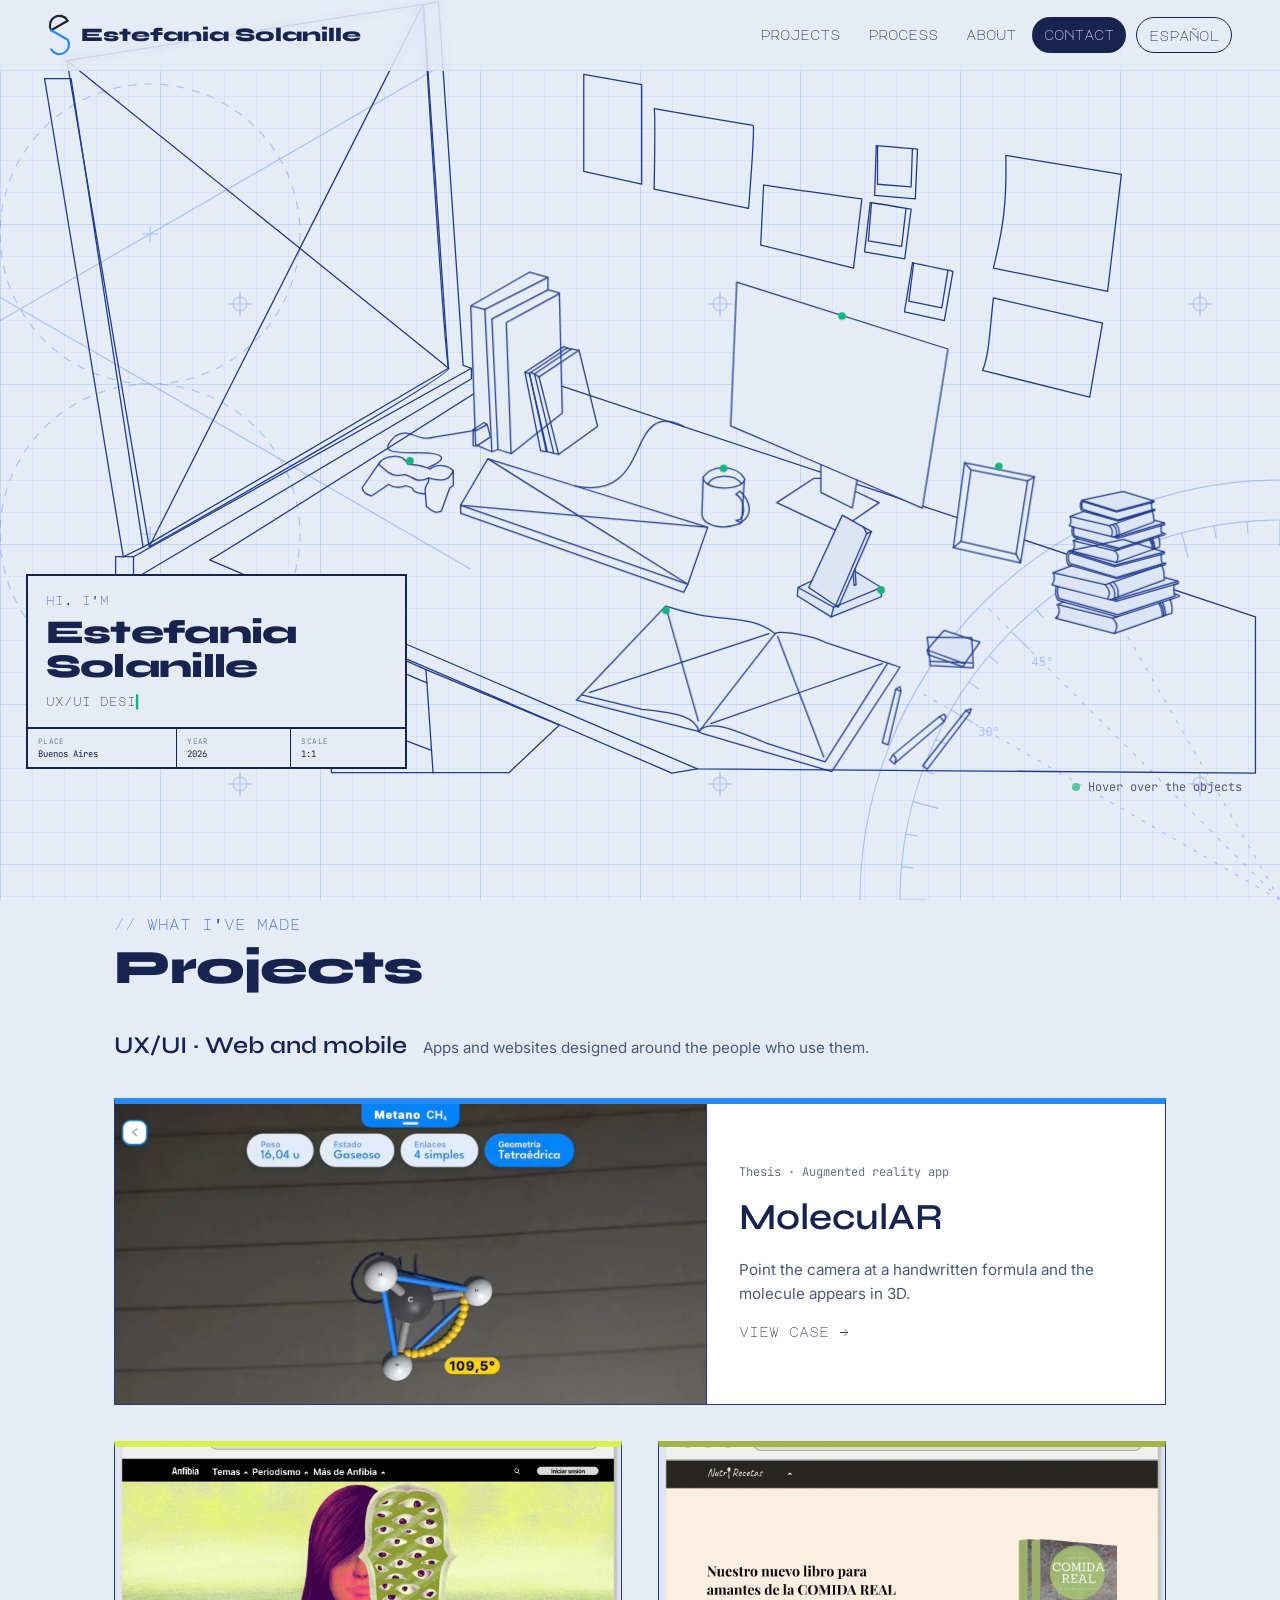
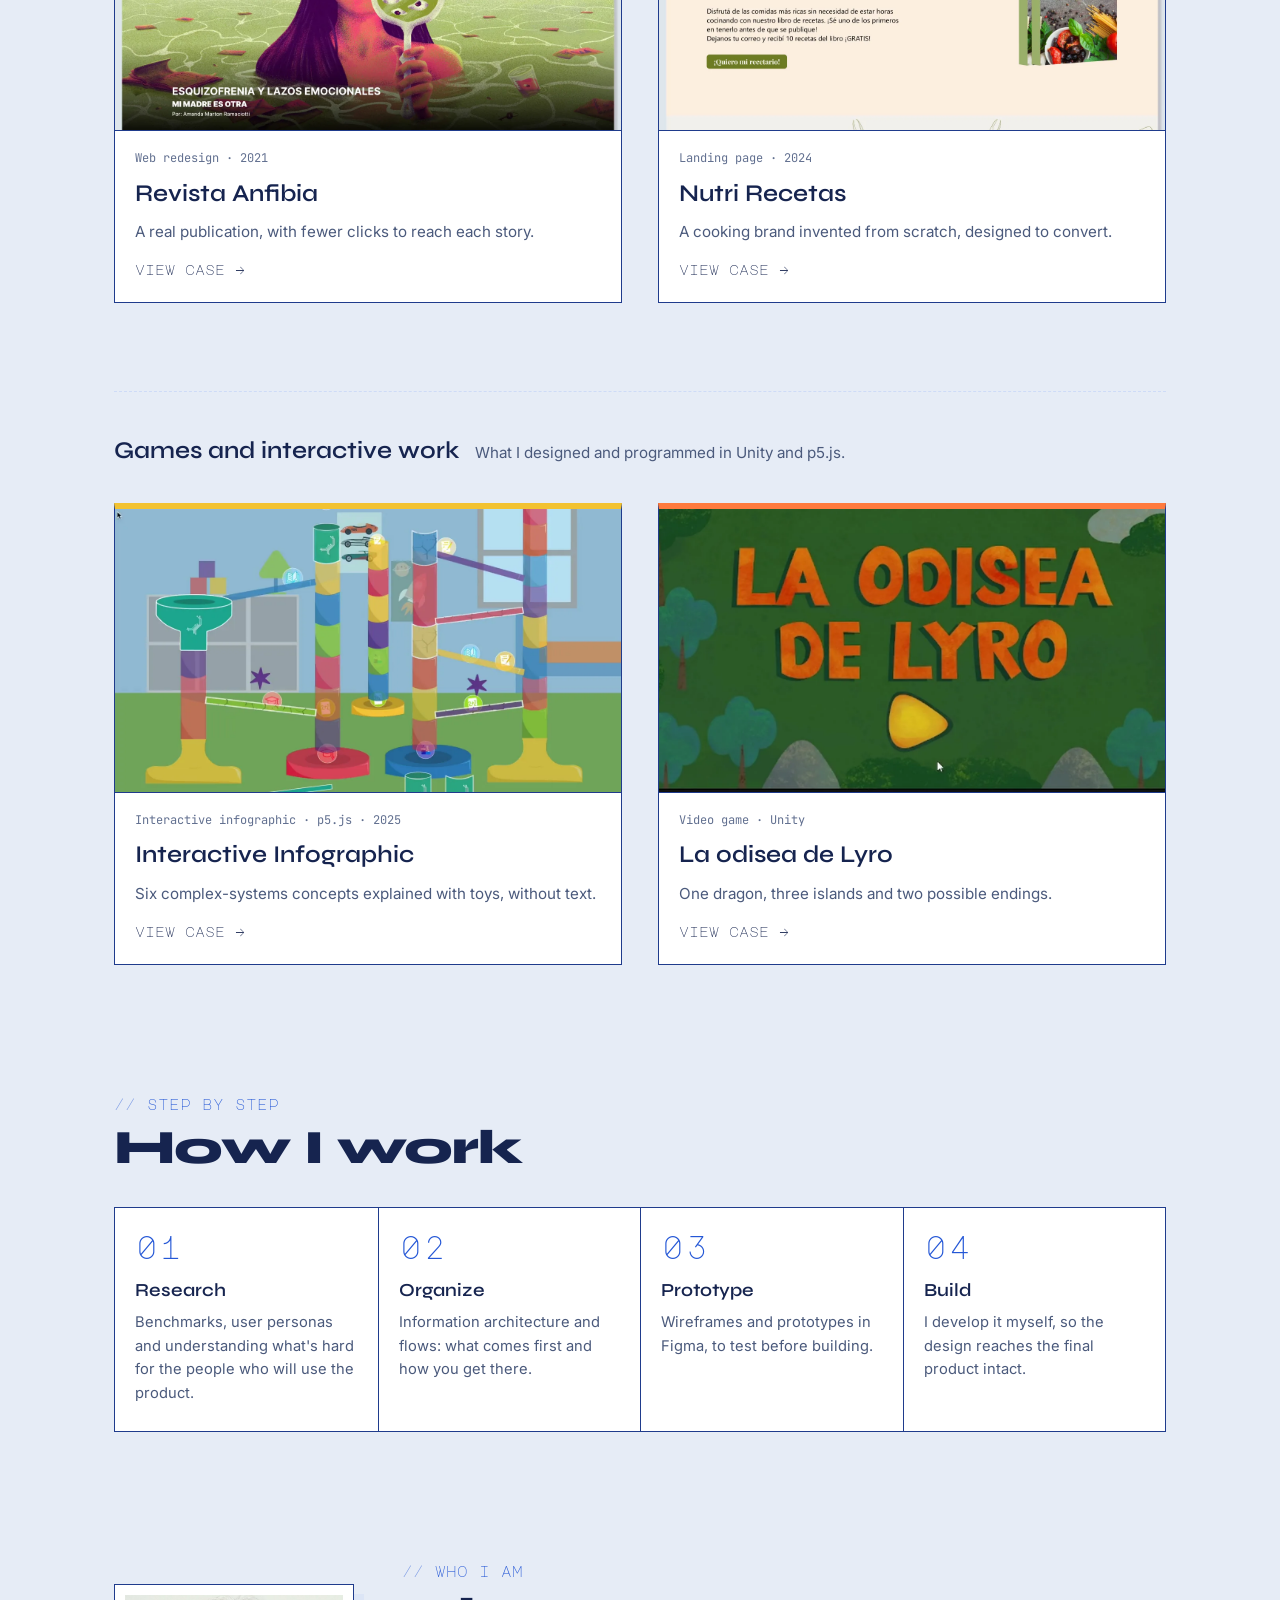
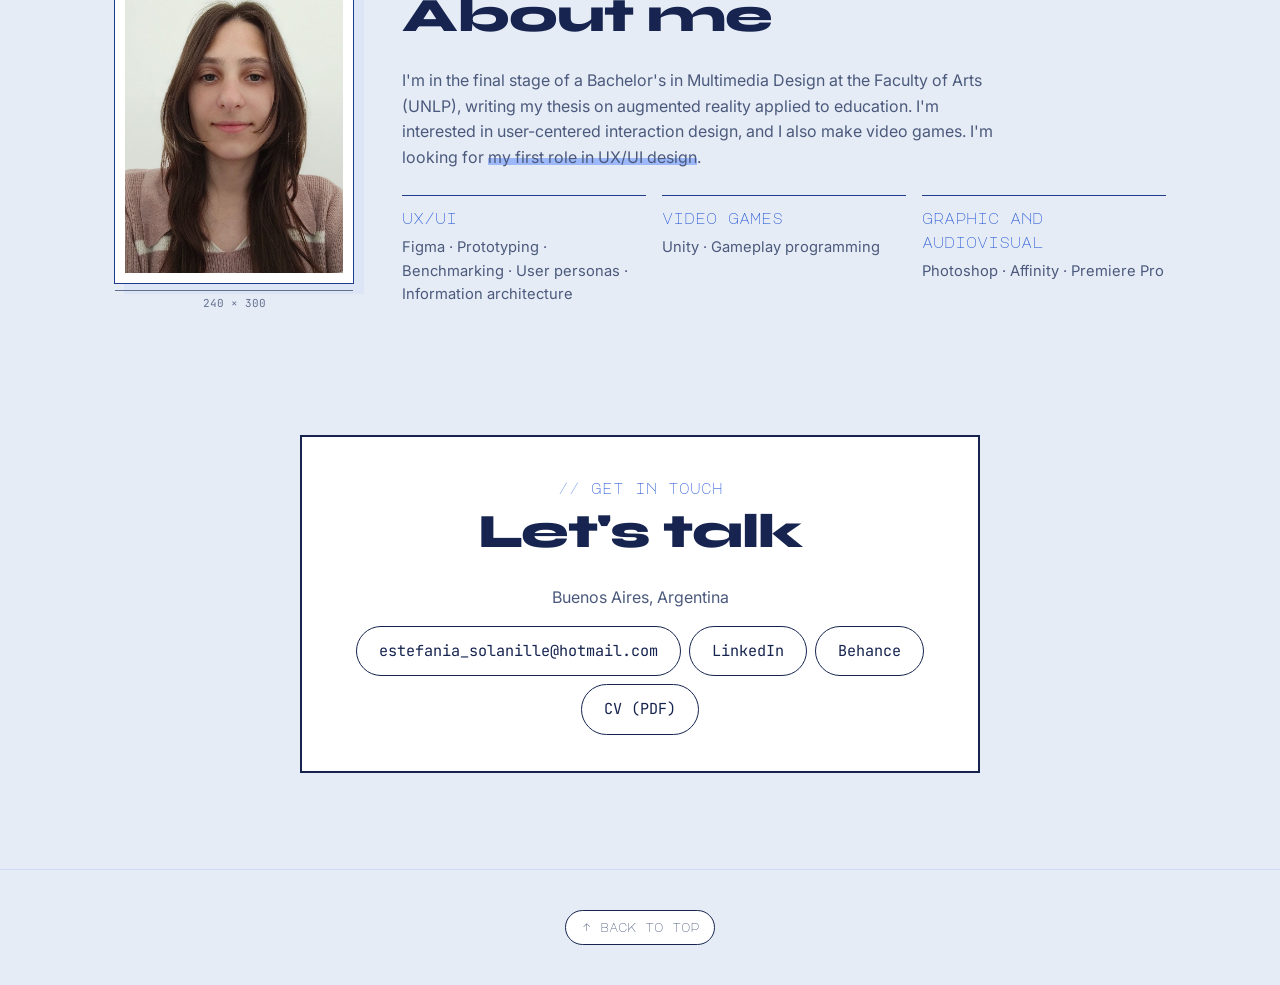
==== en/index.html @ 99b63581 "Rótulo de la portada: año en lugar de número de hoja Co-Authored-By: Claude Opus 5.5 <noreply@anthro" ====
<!doctype html>
<html lang="en">
<head>
  <meta charset="utf-8">
  <meta name="viewport" content="width=device-width, initial-scale=1">
  <title>Estefania Solanille · Portfolio</title>
  <meta name="description" content="Portfolio of Estefania Solanille: UX/UI design for web, mobile and video games. Buenos Aires, Argentina.">
  <link rel="alternate" hreflang="es" href="https://estefaniasolanille.github.io/">
  <link rel="alternate" hreflang="en" href="https://estefaniasolanille.github.io/en/">
  <link rel="icon" type="image/svg+xml" href="../img/favicon.svg">
  <link rel="icon" type="image/png" sizes="32x32" href="../img/favicon-32.png">
  <link rel="apple-touch-icon" href="../img/apple-touch-icon.png">
  <meta property="og:type" content="website">
  <meta property="og:url" content="https://estefaniasolanille.github.io/en/">
  <meta property="og:title" content="Estefania Solanille · Portfolio">
  <meta property="og:description" content="Portfolio of Estefania Solanille: UX/UI design for web, mobile and video games. Buenos Aires, Argentina.">
  <meta property="og:image" content="https://estefaniasolanille.github.io/img/og-portada.jpg">
  <meta property="og:image:width" content="1200">
  <meta property="og:image:height" content="630">
  <meta property="og:locale" content="en_US">
  <meta name="twitter:card" content="summary_large_image">
  <script>document.documentElement.classList.add('js')</script>
  <link rel="preconnect" href="https://fonts.googleapis.com">
  <link rel="preconnect" href="https://fonts.gstatic.com" crossorigin>
  <link href="https://fonts.googleapis.com/css2?family=Inter:wght@400;500;700&family=JetBrains+Mono&family=Major+Mono+Display&family=Syne:wght@600;800&display=swap" rel="stylesheet">
  <link rel="stylesheet" href="../css/styles.css?v=62">
</head>
<body class="page-home">

  <header class="topbar">
    <a href="#inicio" class="logo" aria-label="Estefania Solanille · Home"><svg class="logo-mark" viewBox="14 4 72 132" aria-hidden="true"><path class="guides" d="M20 40a30 30 0 1 0 60 0a30 30 0 1 0 -60 0 M20 100a30 30 0 1 0 60 0a30 30 0 1 0 -60 0 M11.89 62.00L88.11 18.00 M11.89 48.00L88.11 92.00 M6 10H94M6 40H94M6 70H94M6 100H94M6 130H94 M20 0V140M50 0V140M80 0V140"/><path class="lm e" pathLength="1" d="M75.98 25.00A30 30 0 1 0 24.02 55.00L75.98 25.00"/><path class="lm s" pathLength="1" d="M24.02 55.00L75.98 85.00A30 30 0 1 1 24.02 115.00"/></svg><span class="logo-full">Estefania Solanille</span></a>
    <nav aria-label="Sections">
      <a href="#proyectos">Projects</a>
      <a href="#proceso">Process</a>
      <a href="#sobre-mi">About</a>
      <a href="#contacto">Contact</a>
      <a class="lang" href="../index.html" hreflang="es" lang="es">Español</a>
    </nav>
  </header>

  <section id="inicio" class="hero">
    <div class="stage">
      <svg class="desk" viewBox="0 0 1920 1080" style="--done:2643ms" role="group" aria-label="Line drawing of my desk"><defs><clipPath id="clip-monitor-0"><polygon points="1110.5,319 1440.5,423.5 1400.5,672 1298.5,628.2 1242,604 1101,543.5"/></clipPath><clipPath id="clip-telefono-0"><polygon points="1275.5,683 1313.5,712 1265,824.3 1227.88,785.5"/></clipPath><clipPath id="clip-marco-0"><polygon points="1476.5,612.5 1565,629.5 1547,744 1461,724"/></clipPath><clipPath id="clip-cuaderno-0"><polygon points="999.5,825 1170.5,868 1051.5,1021 868,963.57"/></clipPath><clipPath id="clip-cuaderno-1"><polygon points="1170.5,868 1346.5,914.2 1248.5,1068.5 1051.5,1021"/></clipPath></defs><g class="part"><path class="ln" style="--n:0" pathLength="1" d="M625 924.5L454.262 848.5V872L465.652 982L477.5 1085.5H636"/><path class="ln" style="--n:1" pathLength="1" d="M636 1085.5H754.5L833.5 1011L625 924.5"/><path class="ln" style="--n:2" pathLength="1" d="M625 924.5L626.401 945L633.609 1050.5L636 1085.5"/><path class="ln" style="--n:3" pathLength="1" d="M593.5 1035.5L520.5 1002.5L465.652 982"/><path class="ln" style="--n:4" pathLength="1" d="M520.5 1002.5C512.684 1009.29 517.35 1014.24 533 1024L588 1047L593.5 1035.5"/><path class="ln" style="--n:5" pathLength="1" d="M593.5 1035.5L633.609 1050.5"/><path class="ln" style="--n:6" pathLength="1" d="M454.262 872L626.401 945"/><path class="ln" style="--n:7" pathLength="1" d="M183 733L70.5 1H29L152 748"/><path class="ln" style="--n:8" pathLength="1" d="M152 748L183 733L660 453.5L621 -114.5L644.5 -119.5L683 449L696 453.5V470L168 783.5L140 776V748H152Z"/><path class="ln" style="--n:9" pathLength="1" d="M152 748H168"/><path class="ln" style="--n:10" pathLength="1" d="M168 748V783.5"/><path class="ln" style="--n:11" pathLength="1" d="M168 748L696 453.5"/><path class="ln" style="--n:12" pathLength="1" d="M1049 1079.5L1921 1086V842L759.5 455.5C606 553 296.6 749 287 753L1049 1079.5Z"/><path class="ln" style="--n:13" pathLength="1" d="M1049 1079.5L1009 1086L287 775.5"/><path class="ln" style="--n:14" pathLength="1" d="M660.5 453.5C655.7 443.5 631.833 70.3333 620.5 -115L64 -27C68.8 8.6 151.667 494.167 192.5 732.5C350.5 643.667 665.3 463.5 660.5 453.5Z"/><path class="ln" style="--n:15" pathLength="1" d="M64 -27L427.987 266.203"/><path class="ln" style="--n:16" pathLength="1" d="M192.5 732.5L427.987 266.203"/><path class="ln" style="--n:17" pathLength="1" d="M660.5 453.5L427.987 266.203"/><path class="ln" style="--n:18" pathLength="1" d="M620.5 -115L427.987 266.203"/></g><g class="part"><path class="ln" style="--n:19" pathLength="1" d="M1385 110.31C1366.37 108.718 1339.05 106.465 1330.5 106.063C1329.63 106.022 1328.95 106 1328.5 106L1326 183.5L1389.5 189L1393 111C1390.62 110.793 1387.91 110.56 1385 110.31Z"/><path class="ln" style="--n:20" pathLength="1" d="M1328.5 106L1330.5 106.063"/><path class="ln" style="--n:21" pathLength="1" d="M1330.5 106.063V166L1383 170L1385 110.31"/><path class="ln" style="--n:22" pathLength="1" d="M1375.08 203.652C1356.65 200.526 1329.61 196.023 1321.12 194.915C1320.26 194.803 1319.59 194.725 1319.13 194.688L1310.24 271.716L1373.07 282.444L1383 205C1380.64 204.596 1377.97 204.141 1375.08 203.652Z"/><path class="ln" style="--n:23" pathLength="1" d="M1319.13 194.688L1321.12 194.915"/><path class="ln" style="--n:24" pathLength="1" d="M1321.12 194.915L1316.17 254.648L1368.16 262.972L1375.08 203.652"/><path class="ln" style="--n:25" pathLength="1" d="M1440.54 300.326C1422.28 296.347 1395.48 290.592 1387.05 289.091C1386.19 288.938 1385.52 288.829 1385.07 288.771L1372.6 365.302L1434.87 378.94L1448.39 302.041C1446.05 301.528 1443.4 300.949 1440.54 300.326Z"/><path class="ln" style="--n:26" pathLength="1" d="M1385.07 288.771L1387.05 289.091"/><path class="ln" style="--n:27" pathLength="1" d="M1387.05 289.091L1379.32 348.528L1430.87 359.26L1440.54 300.326"/><path class="ln" style="--n:28" pathLength="1" d="M1531 121C1532.39 192.084 1527.92 230.567 1511.5 297L1690 333.5L1711.5 150.5L1531 121Z"/><path class="ln" style="--n:29" pathLength="1" d="M1511.5 343.5L1682 383L1662 498.5L1494.5 457C1504.74 433.821 1505.97 394.323 1511.5 343.5Z"/><path class="ln" style="--n:30" pathLength="1" d="M1152.5 167C1157.3 168.2 1256.83 182.167 1306 189L1293 297L1148 261L1152.5 167Z"/><path class="ln" style="--n:31" pathLength="1" d="M981.5 48C983.1 51.6 982.167 133.167 981.5 173.5L1129 203.652C1132.5 160.435 1138.8 74 1136 74C1133.2 74 1031.83 56.6667 981.5 48Z"/><path class="ln" style="--n:32" pathLength="1" d="M871.5 146L962 166V10.5L871.5 -5.5V146Z"/></g><g class="part"><path class="paper" d="M786.5 303.5L815.5 311.5V331C822.333 332.5 835.5 335.8 833.5 337L838 523.5L758 587L737.5 580.5L728 584L702.5 573L695 356L786.5 303.5Z"/><path class="ln" style="--n:33" pathLength="1" d="M695 356L717 361.5"/><path class="ln" style="--n:34" pathLength="1" d="M737.5 580.5L728 584L702.5 573L695 356L786.5 303.5L815.5 311.5V331"/><path class="ln" style="--n:35" pathLength="1" d="M717 361.5L815.5 311.5"/><path class="ln" style="--n:36" pathLength="1" d="M717 361.5L728 584"/><path class="ln" style="--n:37" pathLength="1" d="M737.5 580.5L728 376.5L815.5 331"/><path class="ln" style="--n:38" pathLength="1" d="M833.5 337L838 523.5L758 587L737.5 580.5"/><path class="ln" style="--n:39" pathLength="1" d="M815.5 331C822.333 332.5 835.5 335.8 833.5 337"/><path class="ln" style="--n:40" pathLength="1" d="M833.5 337C831.5 338.2 777.333 367.5 750.5 382L758 587"/><path class="ln" style="--n:41" pathLength="1" d="M779.5 460L786.5 461.5"/><path class="ln" style="--n:42" pathLength="1" d="M845.5 422L788 460.496"/><path class="ln" style="--n:43" pathLength="1" d="M845.5 422L852 423.5"/><path class="ln" style="--n:44" pathLength="1" d="M786.5 461.5L788 460.496"/><path class="ln" style="--n:45" pathLength="1" d="M788 460.496L794.5 462.5"/><path class="ln" style="--n:46" pathLength="1" d="M794.5 462.5L852 423.5"/><path class="ln" style="--n:47" pathLength="1" d="M794.5 462.5L801.5 467"/><path class="ln" style="--n:48" pathLength="1" d="M864 425.5L801.5 467"/></g><a class="obj" href="index.html#proyectos" aria-label="Web projects"><path class="paper" d="M1101 543.5L1110.5 319L1440.5 423.5L1400.5 672L1298.5 628.237L1295.5 645.75L1333 663.5L1268.5 708L1173 663.5L1230.5 625.75H1242.01V604L1101 543.5Z"/><g class="sk" clip-path="url(#clip-monitor-0)"><g transform="matrix(0.95376 0.30202 -0.04222 0.99778 1110.5 319)"><path style="--k:0" pathLength="1" d="M10 10H336V30H10Z"/><path style="--k:1" pathLength="1" d="M17 20a3 3 0 1 0 6 0a3 3 0 1 0 -6 0M27 20a3 3 0 1 0 6 0a3 3 0 1 0 -6 0M37 20a3 3 0 1 0 6 0a3 3 0 1 0 -6 0"/><path style="--k:2" pathLength="1" d="M20 44H66"/><path style="--k:3" pathLength="1" d="M236 44H262M272 44H298M308 44H326"/><path style="--k:4" pathLength="1" d="M20 56H326V136H20Z"/><path style="--k:5" pathLength="1" d="M172 88a14 14 0 1 0 28 0a14 14 0 1 0 -28 0"/><path style="--k:6" pathLength="1" d="M164 136C166 112 206 112 208 136"/><path style="--k:7" pathLength="1" d="M32 104H112M32 114H96M32 124H80"/><path style="--k:8" pathLength="1" d="M20 148H118V210H20Z"/><path style="--k:9" pathLength="1" d="M124 148H222V210H124Z"/><path style="--k:10" pathLength="1" d="M228 148H326V210H228Z"/><path style="--k:11" pathLength="1" d="M28 196H96M132 196H200M236 196H304"/></g></g><path class="ln" style="--n:49" pathLength="1" d="M1298.5 628.237L1242.01 604L1101 543.5L1110.5 319L1440.5 423.5L1400.5 672L1298.5 628.237Z"/><path class="ln" style="--n:50" pathLength="1" d="M1242.01 604V625.75"/><path class="ln" style="--n:51" pathLength="1" d="M1298.5 628.237L1295.5 645.75"/><path class="ln" style="--n:52" pathLength="1" d="M1242.01 625.75V647.5L1291 672L1295.5 645.75"/><path class="ln" style="--n:53" pathLength="1" d="M1242.01 625.75H1230.5L1173 663.5L1268.5 708L1333 663.5L1295.5 645.75"/><rect class="hit" x="1093.0" y="311.0" width="355.5" height="405.0"/><circle class="dot" cx="1275" cy="372" r="6"/><g class="tag"><path class="lead-line" d="M1275 372 L1000 300"/><rect class="tag-bg" x="902" y="281" width="197" height="38" rx="19"/><text x="1000" y="306" text-anchor="middle">Web projects</text></g></a><g class="part"><path class="ln" style="--n:54" pathLength="1" d="M786.5 461.5L813 584L804 582.5L779.5 460L840 420L845.5 422"/><path class="ln" style="--n:55" pathLength="1" d="M852 423.5L864 425.5L893 544.5L832 588L824.5 586.5L814.5 584L786.5 461.5"/><path class="ln" style="--n:56" pathLength="1" d="M794.5 462.5L824.5 586.5"/><path class="ln" style="--n:57" pathLength="1" d="M801.5 467L832 588"/><path class="ln" style="--n:58" pathLength="1" d="M857.5 637.364L721.5 595L679 667.5V680L1027.5 803.5L1034 791L1065 702L857.5 637.364Z"/><path class="ln" style="--n:59" pathLength="1" d="M721.5 595L863.366 683.978"/><path class="ln" style="--n:60" pathLength="1" d="M679 667.5L1034 791"/><path class="ln" style="--n:61" pathLength="1" d="M679 667.5L863.366 683.978"/><path class="ln" style="--n:62" pathLength="1" d="M1034 791L863.366 683.978"/><path class="ln" style="--n:63" pathLength="1" d="M1065 702L863.366 683.978"/><path class="ln" style="--n:64" pathLength="1" d="M857.5 637.364C982.587 663.815 934 498.5 1028 544.5"/></g><a class="obj" href="lyro.html" aria-label="Games"><path class="ln" style="--n:65" pathLength="1" d="M550.5 603.5L525 640.5C527.8 648.562 531.758 650.596 540 653L566.5 635C576.273 640.961 582.271 640.782 593.5 637L603 640.5C605.647 647.086 611.219 648.663 624 650"/><path class="ln" style="--n:66" pathLength="1" d="M550.5 603.5L566.5 616.5C575.579 622.531 581.416 621.802 592 619.5L600.5 623"/><path class="ln" style="--n:67" pathLength="1" d="M629 625V630.5C624.358 637.442 622.247 641.456 624 650L625.5 669.5C638.835 681.195 642.463 679.519 648.847 676.571L649 676.5L662 640.5L667.5 637V613.5C660 605.5 643 602 631.5 611C629.927 610.358 628.433 609.761 627 609.206C616.17 605.017 608.79 603.292 596.5 603.5C588.5 584.5 558 590 550.5 603.5"/><path class="ln" style="--n:68" pathLength="1" d="M601.5 623.5C612.735 630.607 618.665 629.689 629 625C653.666 631.581 661.169 627.994 667.5 613.5"/><path class="ln" style="--n:69" pathLength="1" d="M627 609.206C659.638 596.154 657 585.5 613.5 585.5C568.282 586.315 551.322 583.765 577.5 559C600.5 545.5 609.906 569.404 638.5 561L698.5 551.233"/><path class="ln" style="--n:70" pathLength="1" d="M698.5 549.5L704 550.5L720.5 541.5"/><path class="ln" style="--n:71" pathLength="1" d="M698.5 551.233V549.5L715.5 538.5L720.5 541.5L725.5 561L704 575L698.5 574.5V551.233Z"/><path class="ln" style="--n:72" pathLength="1" d="M698.5 551.233L703 550.5"/><rect class="hit" x="517.0" y="530.5" width="216.5" height="158.69500000000005"/><circle class="dot" cx="600" cy="598" r="6"/><g class="tag"><path class="lead-line" d="M600 598 L560 505"/><rect class="tag-bg" x="507" y="486" width="106" height="38" rx="19"/><text x="560" y="511" text-anchor="middle">Games</text></g></a><a class="obj" href="index.html#contacto" aria-label="Contact"><path class="ln" style="--n:73" pathLength="1" d="M1118.06 693.63L1118 694.556C1117.33 695.389 1115.5 697.056 1113.5 697.056C1086 707.056 1058 699.056 1056 682.556L1058 623.556C1072.5 602.556 1112 605.056 1122.5 626.056C1122.56 626.82 1122.51 627.556 1122.35 628.265"/><path class="ln" style="--n:74" pathLength="1" d="M1122.35 628.265C1121.86 630.52 1120.31 632.491 1118 634.157C1107.05 642.057 1079.02 643.071 1065.5 634.78C1061.07 632.065 1058.2 628.352 1058 623.556"/><path class="ln" style="--n:75" pathLength="1" d="M1122.5 626.056L1122.35 628.265"/><path class="ln" style="--n:76" pathLength="1" d="M1118.06 693.63L1118.57 685.828"/><path class="ln" style="--n:77" pathLength="1" d="M1118.06 693.63C1117.56 693.946 1117.04 694.254 1116.5 694.556L1109 691.056C1113.36 691.9 1116.57 689.656 1118.57 685.828"/><path class="ln" style="--n:78" pathLength="1" d="M1118.06 693.63C1134.47 683.348 1132.47 666.039 1120.83 651.419"/><path class="ln" style="--n:79" pathLength="1" d="M1118.57 685.828L1119.91 665.542"/><path class="ln" style="--n:80" pathLength="1" d="M1118.57 685.828C1121.25 680.703 1121.75 672.737 1119.91 665.542"/><path class="ln" style="--n:81" pathLength="1" d="M1119.91 665.542L1120.83 651.419"/><path class="ln" style="--n:82" pathLength="1" d="M1119.91 665.542C1118.24 659.014 1114.64 653.119 1109 650.556L1115.5 645.556C1117.45 647.442 1119.23 649.405 1120.83 651.419"/><path class="ln" style="--n:83" pathLength="1" d="M1120.83 651.419L1122.35 628.265"/><path class="ln" style="--n:84" pathLength="1" d="M1065.5 634.78C1070 620.056 1106.5 616.556 1118 634.157"/><rect class="hit" x="1048.0" y="594.556" width="94.47000000000003" height="120.5"/><circle class="dot" cx="1090" cy="610" r="6"/><g class="tag"><path class="lead-line" d="M1090 610 L1090 555"/><rect class="tag-bg" x="1024" y="536" width="132" height="38" rx="19"/><text x="1090" y="561" text-anchor="middle">Contact</text></g></a><a class="obj" href="molecular.html" aria-label="Mobile work"><path class="tint" d="M1275.5 683L1307.5 700.934L1321 708.5L1295.33 767L1295.6 770.971L1336.5 796V810.5L1258 842L1205 809L1206.5 796L1227.88 785.5L1275.5 683Z"/><g class="sk" clip-path="url(#clip-telefono-0)"><g transform="matrix(0.42142 -0.90708 0.68741 0.71852 1227.88 785.5)"><g transform="matrix(0.1091 0.2386 -0.2386 0.1091 84.07 -23.33)"><path style="--k:0;stroke-width:9" pathLength="1" d="M154.813 168.779C151.637 176.715 150.368 183.679 150.358 193.699C150.353 199.326 152.896 204.683 155.114 209.286C157.126 213.462 161.471 215.825 165.12 218.047C168.275 219.97 171.649 220.289 175.765 219.187C191.625 214.942 198.978 194.591 202.341 185.186C203.703 181.375 203.462 177.068 202.99 172.785C202.014 163.94 196.5 151.299 175.513 151.299L175.384 151.299C172.031 151.298 169.581 151.298 167.817 152.391C164.862 155.386 162.492 158.276 159.847 161.281C158.369 163.342 156.618 166.489 154.813 172.594"/><path style="--k:1;stroke-width:9" pathLength="1" d="M201.5 133.781C202.759 128.726 205.945 119.816 220.516 93.0359C224.06 86.4397 225.634 82.9771 226.602 80.7211C227.57 78.4651 227.885 77.5208 228.209 77.5017"/><path style="--k:2;stroke-width:9" pathLength="1" d="M150.703 242.236C147.971 246.085 143.557 254.873 139.262 272.529C137.986 277.158 136.657 280.484 135.193 283.637C133.729 286.79 132.171 289.669 131.5 292.828"/><path style="--k:3;stroke-width:15" pathLength="1" d="M7.5 289.502C7.5 289.097 7.5 288.692 13.0157 276.536C18.5314 264.379 29.5629 240.484 35.4579 227.365C41.3529 214.245 41.7771 212.625 43.5 208.502"/><path style="--k:4;stroke-width:15" pathLength="1" d="M58.5 174.872C59.0203 170.679 61.1172 165.444 64.5305 157.561C66.2771 153.528 67.9439 147.321 70.5689 140.368C74.7706 127.629 80.5567 113.937 82.7994 108.805C83.1975 107.614 83.4577 106.574 83.7257 105.502"/><path style="--k:5;stroke-width:15" pathLength="1" d="M99.7413 76.8624C102.179 72.1853 106.281 64.2364 111.786 54.5934C116.502 46.0006 125.121 29.8969 129.84 20.8546C134.56 11.8123 135.119 10.3193 136.5 7.50175"/></g></g></g><path class="ln" style="--n:85" pathLength="1" d="M1313.5 712C1312.33 708.778 1309.5 702.055 1307.5 700.934L1275.5 683L1227.88 785.5"/><path class="ln" style="--n:86" pathLength="1" d="M1294.01 770L1295.33 767L1321 708.5L1307.5 700.934"/><path class="ln" style="--n:87" pathLength="1" d="M1321 708.5L1313.5 712"/><path class="ln" style="--n:88" pathLength="1" d="M1313.5 712L1265 824.304"/><path class="ln" style="--n:89" pathLength="1" d="M1265 824.304L1223 796L1227.88 785.5"/><path class="ln" style="--n:90" pathLength="1" d="M1265 824.304L1266.33 825.199"/><path class="ln" style="--n:91" pathLength="1" d="M1295.6 770.971L1336.5 796V810.5L1258 842L1205 809L1206.5 796L1227.88 785.5"/><path class="ln" style="--n:92" pathLength="1" d="M1336.5 796L1270.56 823.437"/><path class="ln" style="--n:93" pathLength="1" d="M1258 842L1262 827"/><path class="ln" style="--n:94" pathLength="1" d="M1262 827L1206.5 796"/><path class="ln" style="--n:95" pathLength="1" d="M1262 827L1266.33 825.199"/><path class="ln" style="--n:96" pathLength="1" d="M1295.6 770.971L1294.01 770"/><path class="ln" style="--n:97" pathLength="1" d="M1295.6 770.971L1297 791.5L1294.01 793L1292.26 774"/><path class="ln" style="--n:98" pathLength="1" d="M1295.6 770.971L1295.33 767"/><path class="ln" style="--n:99" pathLength="1" d="M1270.56 823.437L1292.26 774L1294.01 770"/><path class="ln" style="--n:100" pathLength="1" d="M1270.56 823.437L1269 827L1266.33 825.199"/><path class="ln" style="--n:101" pathLength="1" d="M1270.56 823.437L1266.33 825.199"/><rect class="hit" x="1197.0" y="675.0" width="147.5" height="175.0"/><circle class="dot" cx="1336" cy="800" r="6"/><g class="tag"><path class="lead-line" d="M1336 800 L1455 818"/><rect class="tag-bg" x="1344" y="799" width="223" height="38" rx="19"/><text x="1455" y="824" text-anchor="middle">Mobile work</text></g></a><a class="obj" href="index.html#sobre-mi" aria-label="About me"><path class="paper" d="M1466.5 601L1575.5 623L1554 757.5L1449 734L1466.5 601Z"/><g class="sk" clip-path="url(#clip-marco-0)"><g transform="matrix(0.98333 0.18889 -0.13839 0.99554 1476.5 612.5)"><g transform="matrix(0.2535 0 0 0.2535 26.75 7.84)"><path style="--k:0;stroke-width:9" pathLength="1" d="M127.09 62.5a60.5 60.5 0 1 0 -121 0a60.5 60.5 0 1 0 121 0"/><path style="--k:1;stroke-width:9" pathLength="1" d="M68.59 124V199"/><path style="--k:2;stroke-width:9" pathLength="1" d="M1.59 199H141.59"/><path style="--k:3;stroke-width:9" pathLength="1" d="M68.59 199V290.5"/><path style="--k:4;stroke-width:9" pathLength="1" d="M68.59 290.5L141.59 378.5"/><path style="--k:5;stroke-width:9" pathLength="1" d="M68.59 290.5L1.59 378.5"/></g></g></g><path class="ln" style="--n:102" pathLength="1" d="M1476.5 612.5L1565 629.5"/><path class="ln" style="--n:103" pathLength="1" d="M1476.5 612.5L1461 724"/><path class="ln" style="--n:104" pathLength="1" d="M1476.5 612.5L1466.5 601"/><path class="ln" style="--n:105" pathLength="1" d="M1565 629.5L1547 744"/><path class="ln" style="--n:106" pathLength="1" d="M1565 629.5L1575.5 623"/><path class="ln" style="--n:107" pathLength="1" d="M1547 744L1461 724"/><path class="ln" style="--n:108" pathLength="1" d="M1547 744L1554 757.5"/><path class="ln" style="--n:109" pathLength="1" d="M1461 724L1449 734"/><path class="ln" style="--n:110" pathLength="1" d="M1554 757.5L1575.5 623L1466.5 601L1449 734L1554 757.5Z"/><rect class="hit" x="1441.0" y="593.0" width="142.5" height="172.5"/><circle class="dot" cx="1520" cy="607" r="6"/><g class="tag"><path class="lead-line" d="M1520 607 L1520 555"/><rect class="tag-bg" x="1454" y="536" width="132" height="38" rx="19"/><text x="1520" y="561" text-anchor="middle">About me</text></g></a><g class="part"><path class="tint" d="M1700.66 868L1608.53 843.962L1612.67 839.34L1611.29 843.038C1615.32 834.592 1615.73 830.087 1611.29 822.698L1620.97 818.538L1612.67 815.764C1607.51 808.681 1607.61 803.023 1609.91 794.038L1603 791.726C1607.15 786.642 1607.78 779.976 1604.84 772.774L1633.86 762.141L1629.26 761.217C1627.88 760.292 1622.86 748.754 1629.26 739.028L1714.48 721L1778.51 740.415V743.189L1773.9 744.399C1773.06 750.807 1773.31 754.049 1775.74 758.883L1780.35 757.519V760.292L1775.08 761.789C1778.15 768.565 1778.59 772.743 1778.51 780.17L1800.16 786.179V789.877L1794.17 791.726C1792.87 796.519 1793.31 799.769 1794.17 805.594L1802 808.368V810.217L1788.18 814.84C1790.98 824.066 1791.98 828.986 1790.02 836.104L1780.35 839.556L1777.59 840.543L1775.74 841.201L1700.66 868Z"/><path class="tint" d="M1703.61 757L1634.17 738.849L1637.29 735.359L1636.25 738.151C1639.29 731.774 1639.6 728.372 1636.25 722.792L1643.54 719.651L1637.29 717.557C1633.4 712.208 1633.47 707.935 1635.21 701.151L1630 699.406C1633.12 695.566 1633.61 690.533 1631.39 685.094L1653.26 677.066L1649.79 676.368C1648.75 675.67 1644.97 666.957 1649.79 659.613L1714.03 646L1762.29 660.66V662.755L1758.82 663.669C1758.18 668.507 1758.38 670.955 1760.21 674.606L1763.68 673.576V675.67L1759.71 676.8C1762.02 681.917 1762.36 685.072 1762.29 690.679L1778.61 695.217V698.009L1774.1 699.406C1773.12 703.025 1773.45 705.479 1774.1 709.877L1780 711.972V713.368L1769.58 716.859C1771.69 723.826 1772.45 727.541 1770.97 732.915L1763.68 735.522L1761.6 736.267L1760.21 736.764L1703.61 757Z"/><path class="ln" style="--n:111" pathLength="1" d="M1775.74 841.201L1700.66 868L1608.53 843.962L1612.67 839.34L1611.29 843.038C1615.32 834.592 1615.73 830.087 1611.29 822.698L1620.97 818.538"/><path class="ln" style="--n:112" pathLength="1" d="M1700.66 868C1706 857.893 1705.99 852.564 1697.89 843.962"/><path class="ln" style="--n:113" pathLength="1" d="M1788.18 814.84C1790.98 824.066 1791.98 828.986 1790.02 836.104L1780.35 839.556"/><path class="ln" style="--n:114" pathLength="1" d="M1788.18 814.84L1802 810.217V808.368L1794.17 805.594"/><path class="ln" style="--n:115" pathLength="1" d="M1772.06 820.04L1775.74 818.851L1788.18 814.84"/><path class="ln" style="--n:116" pathLength="1" d="M1697.89 843.962L1611.29 822.698"/><path class="ln" style="--n:117" pathLength="1" d="M1697.89 843.962L1705.06 841.651"/><path class="ln" style="--n:118" pathLength="1" d="M1620.97 818.538L1705.06 841.651"/><path class="ln" style="--n:119" pathLength="1" d="M1620.97 818.538L1612.67 815.764C1607.51 808.681 1607.61 803.023 1609.91 794.038"/><path class="ln" style="--n:120" pathLength="1" d="M1705.06 841.651L1769.75 820.783"/><path class="ln" style="--n:121" pathLength="1" d="M1612.67 794.731C1610.9 801.468 1611.07 805.441 1614.06 812.991L1706.19 838.415L1795.55 809.292L1794.17 805.594C1793.31 799.769 1792.87 796.519 1794.17 791.726L1800.16 789.877V786.179L1778.51 780.17"/><path class="ln" style="--n:122" pathLength="1" d="M1694.21 815.186L1703.88 817.613L1800.16 789.877"/><path class="ln" style="--n:123" pathLength="1" d="M1800.16 786.179L1702.5 814.84"/><path class="ln" style="--n:124" pathLength="1" d="M1702.5 814.84L1703.88 817.613"/><path class="ln" style="--n:125" pathLength="1" d="M1702.5 814.84L1698.81 813.5"/><path class="ln" style="--n:126" pathLength="1" d="M1633.86 762.141L1604.84 772.774C1607.78 779.976 1607.15 786.642 1603 791.726L1609.91 794.038"/><path class="ln" style="--n:127" pathLength="1" d="M1609.91 794.038L1612.67 794.731"/><path class="ln" style="--n:128" pathLength="1" d="M1775.08 761.789C1778.15 768.566 1778.59 772.743 1778.51 780.17V784.33L1706.19 810.802"/><path class="ln" style="--n:129" pathLength="1" d="M1612.67 794.731L1690.06 814.146L1694.21 815.186"/><path class="ln" style="--n:130" pathLength="1" d="M1706.19 810.802L1701.12 812.657L1698.81 813.5L1694.21 815.186"/><path class="ln" style="--n:131" pathLength="1" d="M1775.08 761.789C1775 761.6 1774.91 761.41 1774.82 761.217L1764.2 764.881"/><path class="ln" style="--n:132" pathLength="1" d="M1775.08 761.789L1764.2 764.881"/><path class="ln" style="--n:133" pathLength="1" d="M1773.9 744.399L1701.12 763.528L1631.1 741.802C1627.53 748.095 1627.69 751.746 1631.1 758.443L1703.88 780.17L1775.74 758.883L1780.35 757.519V760.292L1775.08 761.789"/><path class="ln" style="--n:134" pathLength="1" d="M1690.06 814.146C1694.61 804.744 1693.26 799.893 1686.38 791.726"/><path class="ln" style="--n:135" pathLength="1" d="M1686.38 791.726L1604.84 772.774"/><path class="ln" style="--n:136" pathLength="1" d="M1698.81 787.436L1693.08 789.415L1686.38 791.726"/><path class="ln" style="--n:137" pathLength="1" d="M1773.9 744.399L1778.51 743.189V740.415L1714.48 721L1629.26 739.028C1622.86 748.754 1627.88 760.292 1629.26 761.217L1633.86 762.141L1703.88 782.019L1764.2 764.881"/><path class="ln" style="--n:138" pathLength="1" d="M1764.2 764.881L1698.81 787.436"/><path class="ln" style="--n:139" pathLength="1" d="M1778.51 740.415L1701.12 761.217L1629.26 739.028"/><path class="ln" style="--n:140" pathLength="1" d="M1775.74 758.883C1773.31 754.049 1773.06 750.807 1773.9 744.399"/><path class="ln" style="--n:141" pathLength="1" d="M1693.08 789.415C1699.86 796.156 1702.41 800.739 1701.12 812.657"/><path class="ln" style="--n:142" pathLength="1" d="M1698.81 787.436C1706.15 794.94 1707.57 800.13 1706.19 810.802"/><path class="ln" style="--n:143" pathLength="1" d="M1772.06 820.04C1777.13 827.07 1778.45 831.522 1777.59 840.543"/><path class="ln" style="--n:144" pathLength="1" d="M1772.06 820.04L1769.75 820.783"/><path class="ln" style="--n:145" pathLength="1" d="M1775.74 841.201L1777.59 840.543L1780.35 839.556"/><path class="ln" style="--n:146" pathLength="1" d="M1775.74 818.851C1779.19 826.627 1781.06 830.998 1780.35 839.556"/><path class="ln" style="--n:147" pathLength="1" d="M1769.75 820.783C1774.22 828.029 1775.68 832.464 1775.74 841.201"/><path class="ln" style="--n:148" pathLength="1" d="M1760.21 736.764L1703.61 757L1634.17 738.849L1637.29 735.359L1636.25 738.151C1639.29 731.774 1639.6 728.372 1636.25 722.792L1643.54 719.651"/><path class="ln" style="--n:149" pathLength="1" d="M1703.61 757C1707.64 749.368 1707.63 745.345 1701.53 738.849"/><path class="ln" style="--n:150" pathLength="1" d="M1761.6 736.267L1763.68 735.522L1770.97 732.915C1772.45 727.541 1771.69 723.826 1769.58 716.859"/><path class="ln" style="--n:151" pathLength="1" d="M1769.58 716.859L1780 713.368V711.972L1774.1 709.877"/><path class="ln" style="--n:152" pathLength="1" d="M1769.58 716.859L1760.21 719.888"/><path class="ln" style="--n:153" pathLength="1" d="M1701.53 738.849L1636.25 722.792"/><path class="ln" style="--n:154" pathLength="1" d="M1701.53 738.849L1706.93 737.104"/><path class="ln" style="--n:155" pathLength="1" d="M1643.54 719.651L1706.93 737.104"/><path class="ln" style="--n:156" pathLength="1" d="M1643.54 719.651L1637.29 717.557C1633.4 712.208 1633.47 707.935 1635.21 701.151"/><path class="ln" style="--n:157" pathLength="1" d="M1706.93 737.104L1755.69 721.346"/><path class="ln" style="--n:158" pathLength="1" d="M1637.29 701.675C1635.95 706.762 1636.08 709.762 1638.33 715.462L1707.78 734.66L1775.14 712.67L1774.1 709.877C1773.45 705.479 1773.12 703.025 1774.1 699.406L1778.61 698.009V695.217L1762.29 690.679"/><path class="ln" style="--n:159" pathLength="1" d="M1695.63 716.335L1698.75 717.12L1706.04 718.953L1778.61 698.009"/><path class="ln" style="--n:160" pathLength="1" d="M1778.61 695.217L1705 716.859"/><path class="ln" style="--n:161" pathLength="1" d="M1705 716.859L1706.04 718.953"/><path class="ln" style="--n:162" pathLength="1" d="M1705 716.859L1702.22 715.847"/><path class="ln" style="--n:163" pathLength="1" d="M1653.26 677.066L1631.39 685.094C1633.61 690.533 1633.13 695.566 1630 699.406L1635.21 701.151"/><path class="ln" style="--n:164" pathLength="1" d="M1695.63 716.335L1637.29 701.675L1635.21 701.151"/><path class="ln" style="--n:165" pathLength="1" d="M1759.71 676.8C1762.02 681.917 1762.36 685.072 1762.29 690.679V693.821L1707.78 713.81"/><path class="ln" style="--n:166" pathLength="1" d="M1707.78 713.81L1703.96 715.211L1702.22 715.847L1698.75 717.12"/><path class="ln" style="--n:167" pathLength="1" d="M1759.71 676.8C1759.65 676.657 1759.58 676.513 1759.51 676.368L1751.51 679.134"/><path class="ln" style="--n:168" pathLength="1" d="M1759.71 676.8L1751.51 679.134"/><path class="ln" style="--n:169" pathLength="1" d="M1759.71 676.8L1763.68 675.67V673.576L1760.21 674.606"/><path class="ln" style="--n:170" pathLength="1" d="M1695.63 716.335C1699.05 709.235 1698.04 705.572 1692.85 699.406"/><path class="ln" style="--n:171" pathLength="1" d="M1692.85 699.406L1631.39 685.094"/><path class="ln" style="--n:172" pathLength="1" d="M1692.85 699.406L1697.9 697.66"/><path class="ln" style="--n:173" pathLength="1" d="M1760.21 674.606L1706.04 690.679L1651.18 674.274C1648.61 669.216 1648.49 666.46 1651.18 661.708L1703.96 678.113L1758.82 663.669L1762.29 662.755V660.66L1714.03 646L1649.79 659.613C1644.97 666.957 1648.75 675.67 1649.79 676.368L1653.26 677.066L1706.04 692.075L1751.51 679.134"/><path class="ln" style="--n:174" pathLength="1" d="M1697.9 697.66L1702.22 696.166L1751.51 679.134"/><path class="ln" style="--n:175" pathLength="1" d="M1762.29 660.66L1703.96 676.368L1649.79 659.613"/><path class="ln" style="--n:176" pathLength="1" d="M1760.21 674.606C1758.38 670.955 1758.18 668.507 1758.82 663.669"/><path class="ln" style="--n:177" pathLength="1" d="M1697.9 697.66C1703.01 702.751 1704.93 706.211 1703.96 715.211"/><path class="ln" style="--n:178" pathLength="1" d="M1702.22 696.166C1707.75 701.832 1708.82 705.751 1707.78 713.81"/><path class="ln" style="--n:179" pathLength="1" d="M1757.43 720.785C1761.25 726.094 1762.25 729.456 1761.6 736.267"/><path class="ln" style="--n:180" pathLength="1" d="M1755.69 721.346L1757.43 720.785L1760.21 719.888"/><path class="ln" style="--n:181" pathLength="1" d="M1761.6 736.267L1760.21 736.764"/><path class="ln" style="--n:182" pathLength="1" d="M1760.21 719.888C1762.81 725.759 1764.22 729.06 1763.68 735.522"/><path class="ln" style="--n:183" pathLength="1" d="M1755.69 721.346C1759.06 726.818 1760.16 730.166 1760.21 736.764"/></g><a class="obj" href="index.html#proceso" aria-label="How I work"><g class="sk" clip-path="url(#clip-cuaderno-0)"><g transform="matrix(0.97159 0.24432 -0.68848 0.72550 999.5 825)"><path style="--k:0" pathLength="1" d="M22 18H86V150H22Z"/><path style="--k:1" pathLength="1" d="M22 34H86"/><path style="--k:2" pathLength="1" d="M30 42H78V74H30Z"/><path style="--k:3" pathLength="1" d="M30 42L78 74M78 42L30 74"/><path style="--k:4" pathLength="1" d="M30 84H74M30 92H66M30 100H70"/><path style="--k:5" pathLength="1" d="M34 124H74V136H34Z"/><path style="--k:6" pathLength="1" d="M94 84H118M112 78L118 84L112 90"/><path style="--k:7" pathLength="1" d="M126 40H162V130H126Z"/><path style="--k:8" pathLength="1" d="M126 52H162"/><path style="--k:9" pathLength="1" d="M132 62H156V86H132Z"/><path style="--k:10" pathLength="1" d="M132 96H154M132 104H148"/></g></g><g class="sk" clip-path="url(#clip-cuaderno-1)"><g transform="matrix(1.00000 0.26250 -0.62304 0.80105 1170.5 868)"><path style="--k:0" pathLength="1" d="M18 20H72V48H18Z"/><path style="--k:1" pathLength="1" d="M24 30H62M24 38H52"/><path style="--k:2" pathLength="1" d="M72 34C92 34 100 50 104 66M97 62L104 66L106 59"/><path style="--k:3" pathLength="1" d="M84 70H150V98H84Z"/><path style="--k:4" pathLength="1" d="M90 80H140M90 88H124"/><path style="--k:5" pathLength="1" d="M117 98V122M111 116L117 122L123 116"/><path style="--k:6" pathLength="1" d="M86 124H148V154H86Z"/><path style="--k:7" pathLength="1" d="M92 134H136M92 142H120"/><path style="--k:8" pathLength="1" d="M18 112C26 106 32 118 40 112C48 106 54 118 62 112"/><path style="--k:9" pathLength="1" d="M18 128C26 122 32 134 40 128C48 122 54 134 62 128"/></g></g><path class="ln" style="--n:184" pathLength="1" d="M1051.5 1021L860 972L868 963.57L999.5 825C1084.5 854 1128.5 835 1170.5 868"/><path class="ln" style="--n:185" pathLength="1" d="M1170.5 868L1051.5 1021"/><path class="ln" style="--n:186" pathLength="1" d="M1051.5 1021L1056 1024L1259 1083.5L1365.5 920.5L1346.5 914.167L1248.5 881.5C1228.1 871.388 1179.04 862.564 1170.5 868"/><path class="ln" style="--n:187" pathLength="1" d="M1051.5 1021C1065.89 1002.94 1096.33 1013.76 1157.5 1039.5L1248.5 1068.5L1346.5 914.167"/><path class="ln" style="--n:188" pathLength="1" d="M1051.5 1021C1046.45 999.433 1024 992.652 962 986.5L868 963.57"/><path class="ln x" style="--n:189" pathLength="1" d="M1174.5 872.5L1208.05 960.337"/><path class="ln x" style="--n:190" pathLength="1" d="M1208.05 960.337L1246.5 1061"/><path class="ln x" style="--n:191" pathLength="1" d="M1208.05 960.337L1070 1008.5"/><path class="ln x" style="--n:192" pathLength="1" d="M1208.05 960.337L1338 915"/><path class="ln x" style="--n:193" pathLength="1" d="M1001.5 832.5L1024.36 912.737"/><path class="ln x" style="--n:194" pathLength="1" d="M1024.36 912.737L1050.5 1004.5"/><path class="ln x" style="--n:195" pathLength="1" d="M1024.36 912.737L880 960"/><path class="ln x" style="--n:196" pathLength="1" d="M1024.36 912.737L1161 868"/><rect class="hit" x="852.0" y="817.0" width="521.5" height="274.5"/><circle class="dot" cx="1000" cy="832" r="6"/><g class="tag"><path class="lead-line" d="M1000 832 L880 790"/><rect class="tag-bg" x="788" y="771" width="184" height="38" rx="19"/><text x="880" y="796" text-anchor="middle">How I work</text></g></a><g class="part"><path class="tint" d="M1410.08 891.101L1408 873.5L1425.16 873.747L1434.5 863L1468.94 874.377L1477.5 874.5L1477.67 877.263L1490.5 881.5L1478.96 897.605L1480 914V921.5L1412.5 918V911.5L1411.33 901.633L1409.5 901L1408 893.5L1410.08 891.101Z"/><path class="ln" style="--n:197" pathLength="1" d="M1410.08 891.101L1408 873.5L1425.16 873.747"/><path class="ln" style="--n:198" pathLength="1" d="M1410.08 891.101L1410.48 894.41"/><path class="ln" style="--n:199" pathLength="1" d="M1410.08 891.101L1425.16 873.747"/><path class="ln" style="--n:200" pathLength="1" d="M1411.33 901.633L1409.5 901L1408 893.5L1410.08 891.101"/><path class="ln" style="--n:201" pathLength="1" d="M1410.48 894.41L1411.33 901.633"/><path class="ln" style="--n:202" pathLength="1" d="M1410.48 894.41L1408 893.5"/><path class="ln" style="--n:203" pathLength="1" d="M1410.48 894.41L1461.96 913.332"/><path class="ln" style="--n:204" pathLength="1" d="M1411.33 901.633L1412.5 911.5"/><path class="ln" style="--n:205" pathLength="1" d="M1411.33 901.633L1443.18 912.636"/><path class="ln" style="--n:206" pathLength="1" d="M1478.96 897.605L1480 914V921.5L1412.5 918V911.5"/><path class="ln" style="--n:207" pathLength="1" d="M1412.5 911.5L1443.18 912.636"/><path class="ln" style="--n:208" pathLength="1" d="M1480 914L1467.55 913.539"/><path class="ln" style="--n:209" pathLength="1" d="M1467.55 913.539L1461.96 913.332"/><path class="ln" style="--n:210" pathLength="1" d="M1467.55 913.539L1466.5 915"/><path class="ln" style="--n:211" pathLength="1" d="M1467.55 913.539L1478.96 897.605"/><path class="ln" style="--n:212" pathLength="1" d="M1461.96 913.332L1443.18 912.636"/><path class="ln" style="--n:213" pathLength="1" d="M1461.96 913.332L1466.5 915"/><path class="ln" style="--n:214" pathLength="1" d="M1443.18 912.636L1464.5 920L1466.5 915"/><path class="ln" style="--n:215" pathLength="1" d="M1478.96 897.605L1477.67 877.263"/><path class="ln" style="--n:216" pathLength="1" d="M1478.96 897.605L1490.5 881.5L1477.67 877.263"/><path class="ln" style="--n:217" pathLength="1" d="M1477.67 877.263L1477.5 874.5L1468.94 874.377"/><path class="ln" style="--n:218" pathLength="1" d="M1477.67 877.263L1468.94 874.377"/><path class="ln" style="--n:219" pathLength="1" d="M1468.94 874.377L1425.16 873.747"/><path class="ln" style="--n:220" pathLength="1" d="M1468.94 874.377L1434.5 863L1425.16 873.747"/></g><g class="part"><path class="ln" style="--n:221" pathLength="1" d="M1474.5 992.5L1477 985.5L1468.5 988.5L1401 1074.5L1408 1080L1474.5 992.5Z"/><path class="ln" style="--n:222" pathLength="1" d="M1468.5 988.5L1474.5 992.5"/><path class="ln" style="--n:223" pathLength="1" d="M1357.5 1072L1349.5 1065.5L1354.5 1057.5L1427.5 997.5L1434.5 994L1437.5 997.5L1434.5 1005.5C1409.33 1026.67 1358.7 1069.3 1357.5 1070.5C1360.58 1064.05 1359.35 1061.39 1354.5 1057.5"/><path class="ln" style="--n:224" pathLength="1" d="M1434.5 1005.5L1427.5 997.5"/><path class="ln" style="--n:225" pathLength="1" d="M1359 955L1367 958"/><path class="ln" style="--n:226" pathLength="1" d="M1367 958L1347 1042L1338 1038.5L1359 955L1365.5 951L1367 958Z"/></g></svg>
      <div class="name-card">
        <div class="name-main">
          <p class="hello">Hi, I'm</p>
          <h1>Estefania Solanille</h1>
          <p class="role">UX/UI Design · Web &amp; Mobile</p>
        </div>
        <div class="cells" aria-hidden="true">
          <span><b>PLACE</b>Buenos Aires</span>
          <span><b>YEAR</b>2026</span>
          <span><b>SCALE</b>1:1</span>
        </div>
      </div>
      <p class="hint">Hover over the objects</p>
    </div>
  </section>

  <main>

    <section id="proyectos" class="section">
      <p class="eyebrow label">What I've made</p>
      <h2>Projects</h2>

      <div class="group-head">
        <h3>UX/UI · Web and mobile</h3>
        <p>Apps and websites designed around the people who use them.</p>
      </div>
      <div class="projects">
        <a class="project featured reveal" href="molecular.html">
          <div class="project-img"><img src="../img/molecular/app-geometria.webp" alt="" loading="lazy"></div>
          <div class="project-body">
            <p class="tag">Thesis · Augmented reality app</p>
            <h3>MoleculAR</h3>
            <p>Point the camera at a handwritten formula and the molecule appears in 3D.</p>
            <span class="more">View case →</span>
          </div>
        </a>
        <a class="project reveal" href="anfibia.html">
          <div class="project-img"><img src="../img/proyectos/anfibia-home.webp" alt="" loading="lazy"></div>
          <div class="project-body">
            <p class="tag">Web redesign · 2021</p>
            <h3>Revista Anfibia</h3>
            <p>A real publication, with fewer clicks to reach each story.</p>
            <span class="more">View case →</span>
          </div>
        </a>
        <a class="project reveal" href="nutri-recetas.html">
          <div class="project-img"><img src="../img/proyectos/nutri-home.webp" alt="" loading="lazy"></div>
          <div class="project-body">
            <p class="tag">Landing page · 2024</p>
            <h3>Nutri Recetas</h3>
            <p>A cooking brand invented from scratch, designed to convert.</p>
            <span class="more">View case →</span>
          </div>
        </a>
      </div>

      <div class="group-head">
        <h3>Games and interactive work</h3>
        <p>What I designed and programmed in Unity and p5.js.</p>
      </div>
      <div class="projects">
        <a class="project reveal" href="infografia.html">
          <div class="project-img"><img src="../img/proyectos/juegos-sin-texto-poster.webp" alt="" loading="lazy"></div>
          <div class="project-body">
            <p class="tag">Interactive infographic · p5.js · 2025</p>
            <h3>Interactive Infographic</h3>
            <p>Six complex-systems concepts explained with toys, without text.</p>
            <span class="more">View case →</span>
          </div>
        </a>
        <a class="project reveal" href="lyro.html">
          <div class="project-img"><img src="../img/lyro/portada.webp" alt="" loading="lazy"></div>
          <div class="project-body">
            <p class="tag">Video game · Unity</p>
            <h3>La odisea de Lyro</h3>
            <p>One dragon, three islands and two possible endings.</p>
            <span class="more">View case →</span>
          </div>
        </a>
      </div>
    </section>

    <section id="proceso" class="section">
      <p class="eyebrow label">Step by step</p>
      <h2>How I work</h2>
      <ol class="process">
        <li class="reveal"><span>01</span><h3>Research</h3><p>Benchmarks, user personas and understanding what's hard for the people who will use the product.</p></li>
        <li class="reveal"><span>02</span><h3>Organize</h3><p>Information architecture and flows: what comes first and how you get there.</p></li>
        <li class="reveal"><span>03</span><h3>Prototype</h3><p>Wireframes and prototypes in Figma, to test before building.</p></li>
        <li class="reveal"><span>04</span><h3>Build</h3><p>I develop it myself, so the design reaches the final product intact.</p></li>
      </ol>
    </section>

    <section id="sobre-mi" class="section about reveal">
      <div class="photo"><img src="../img/foto.jpg?v=2" alt="Photo of Estefania Solanille" loading="lazy"></div>
      <div>
        <p class="eyebrow label">Who I am</p>
        <h2>About me</h2>
        <p class="lead">I'm in the final stage of a Bachelor's in Multimedia Design at the Faculty of Arts (UNLP), writing my thesis on augmented reality applied to education. I'm interested in user-centered interaction design, and I also make video games. I'm looking for <span class="mark">my first role in UX/UI design</span>.</p>
        <div class="skill-groups">
          <div><h3>UX/UI</h3><p>Figma · Prototyping · Benchmarking · User personas · Information architecture</p></div>
          <div><h3>Video games</h3><p>Unity · Gameplay programming</p></div>
          <div><h3>Graphic and audiovisual</h3><p>Photoshop · Affinity · Premiere Pro</p></div>
        </div>
      </div>
    </section>

    <section id="contacto" class="section contact reveal">
      <div class="contact-note">
        <p class="eyebrow label">Get in touch</p>
        <h2>Let's talk</h2>
        <p class="lead center">Buenos Aires, Argentina</p>
        <div class="links big">
          <a href="mailto:estefania_solanille@hotmail.com">estefania_solanille@hotmail.com</a>
          <a href="https://linkedin.com/in/estefania-solanille" target="_blank" rel="noopener">LinkedIn</a>
          <a href="https://behance.net/maddisonalexrose" target="_blank" rel="noopener">Behance</a>
          <a href="../cv-estefania-solanille.pdf" target="_blank" rel="noopener">CV (PDF)</a>
        </div>
      </div>
    </section>
  </main>

  <footer>
    <a class="to-top" href="#">↑ Back to top</a>
  </footer>

  <script src="../js/main.js?v=50"></script>
</body>
</html>
---- css/styles.css ----
:root {
  --paper: #E6ECF6;
  --surface: #FFFFFF;
  --ink: #16244F;
  --line-ink: #1F3B8C;
  --muted: #4B5A7C;
  --soft: #627090;
  --accent: #2F6BFF;
  --accent-ink: #2457D6;
  --on-accent: #FFFFFF;
  --green: #14B57D;
  --tint: #DCE5F6;
  --grid: rgba(47, 107, 255, .07);
  --grid-major: rgba(47, 107, 255, .13);
  --rule: 1.5px solid var(--line-ink);
  --mat: rgba(47, 107, 255, .32);
  --font-title: "Syne", "Inter", sans-serif;
  --font-deco: "Major Mono Display", "JetBrains Mono", monospace;
  --font-mono: "JetBrains Mono", ui-monospace, monospace;
  --font-body: "Inter", system-ui, sans-serif;
}
.theme-molecular { --accent: #278BFB; --accent-ink: #1A66CF; --on-accent: #FFFFFF; }
.theme-anfibia { --accent: #D7F04A; --accent-ink: #4E5C00; --on-accent: #111111; }
.theme-nutri { --accent: #A3B547; --accent-ink: #55661A; --on-accent: #161A06; }
.theme-juegos { --accent: #F2C230; --accent-ink: #8A6400; --on-accent: #1A1405; }
.theme-lyro { --accent: #FF7A3D; --accent-ink: #C2461A; --on-accent: #1A0E08; }
.page-case {
  --grid: color-mix(in srgb, var(--accent) 11%, transparent);
  --grid-major: color-mix(in srgb, var(--accent) 22%, transparent);
  --mat: color-mix(in srgb, var(--accent-ink) 34%, transparent);
  --paper: color-mix(in srgb, var(--accent) 9%, #E9EDF3);
}
* { box-sizing: border-box; }
html { scroll-behavior: smooth; scroll-padding-top: 72px; }
body {
  margin: 0;
  background-color: var(--paper);
  background-image:
    linear-gradient(var(--grid-major) 1px, transparent 1px),
    linear-gradient(90deg, var(--grid-major) 1px, transparent 1px),
    linear-gradient(var(--grid) 1px, transparent 1px),
    linear-gradient(90deg, var(--grid) 1px, transparent 1px);
  background-size: 160px 160px, 160px 160px, 32px 32px, 32px 32px;
  background-position: 0 64px;
  background-attachment: fixed;
  color: var(--ink);
  font-family: var(--font-body);
  line-height: 1.6;
  animation: page-in .5s ease both;
}
body::before {
  content: ""; position: fixed; inset: 64px 0 0 0; z-index: -1; pointer-events: none;
  background: var(--mat);
  -webkit-mask: url("data:image/svg+xml,%3Csvg%20xmlns%3D%27http%3A%2F%2Fwww.w3.org%2F2000%2Fsvg%27%20width%3D%27900%27%20height%3D%27900%27%3E%3Cg%20fill%3D%27none%27%20stroke%3D%27black%27%3E%3Cpath%20stroke-dasharray%3D%278%208%27%20stroke-width%3D%271.2%27%20d%3D%27M0.0%20170.0a150%20150%200%201%200%20300%200a150%20150%200%201%200%20-300%200M0.0%20470.0a150%20150%200%201%200%20300%200a150%20150%200%201%200%20-300%200%27%2F%3E%3Cpath%20stroke-width%3D%271.2%27%20d%3D%27M-170.4%20355.0L470.4%20-15.0M-170.4%20135.0L470.4%20505.0%27%2F%3E%3Cpath%20stroke-width%3D%271.2%27%20d%3D%27M142%20170h16M150%20162v16M142%20470h16M150%20462v16%27%2F%3E%3C%2Fg%3E%3C%2Fsvg%3E") 0 0 no-repeat, url("data:image/svg+xml,%3Csvg%20xmlns%3D%27http%3A%2F%2Fwww.w3.org%2F2000%2Fsvg%27%20width%3D%27560%27%20height%3D%27560%27%3E%3Cg%20fill%3D%27none%27%20stroke%3D%27black%27%20stroke-width%3D%271.2%27%3E%3Cpath%20d%3D%27M180%20560A380%20380%200%200%201%20560%20180M140%20560A420%20420%200%200%201%20560%20140%27%2F%3E%3Cpath%20d%3D%27M180.0%20560.0L206.0%20560.0%20M181.4%20526.9L193.4%20527.9%20M185.8%20494.0L197.6%20496.1%20M192.9%20461.6L218.1%20468.4%20M202.9%20430.0L214.2%20434.1%20M215.6%20399.4L226.5%20404.5%20M230.9%20370.0L253.4%20383.0%20M248.7%20342.0L258.6%20348.9%20M268.9%20315.7L278.1%20323.5%20M291.3%20291.3L309.7%20309.7%20M315.7%20268.9L323.5%20278.1%20M342.0%20248.7L348.9%20258.6%20M370.0%20230.9L383.0%20253.4%20M399.4%20215.6L404.5%20226.5%20M430.0%20202.9L434.1%20214.2%20M461.6%20192.9L468.4%20218.1%20M494.0%20185.8L496.1%20197.6%20M526.9%20181.4L527.9%20193.4%20M560.0%20180.0L560.0%20206.0%27%2F%3E%3Cpath%20stroke-dasharray%3D%274%208%27%20d%3D%27M560%20560L196.3%20350.0M560%20560L263.0%20263.0M560%20560L350.0%20196.3%27%2F%3E%3C%2Fg%3E%3Cg%20font-family%3D%27monospace%27%20font-size%3D%2712%27%20fill%3D%27black%27%3E%3Ctext%20x%3D%27269.0%27%20y%3D%27396.0%27%20text-anchor%3D%27middle%27%3E30%C2%B0%3C%2Ftext%3E%3Ctext%20x%3D%27322.4%27%20y%3D%27326.4%27%20text-anchor%3D%27middle%27%3E45%C2%B0%3C%2Ftext%3E%3Ctext%20x%3D%27392.0%27%20y%3D%27273.0%27%20text-anchor%3D%27middle%27%3E60%C2%B0%3C%2Ftext%3E%3C%2Fg%3E%3C%2Fsvg%3E") 100% 100% no-repeat, url("data:image/svg+xml,%3Csvg%20xmlns%3D%27http%3A%2F%2Fwww.w3.org%2F2000%2Fsvg%27%20width%3D%27480%27%20height%3D%27480%27%3E%3Cg%20fill%3D%27none%27%20stroke%3D%27black%27%20stroke-width%3D%271.2%27%3E%3Cpath%20d%3D%27M240%20228v24M228%20240h24%27%2F%3E%3Cpath%20d%3D%27M233.0%20240.0a7%207%200%201%200%2014%200a7%207%200%201%200%20-14%200%27%2F%3E%3C%2Fg%3E%3C%2Fsvg%3E") 0 0 / 480px 480px repeat;
  mask: url("data:image/svg+xml,%3Csvg%20xmlns%3D%27http%3A%2F%2Fwww.w3.org%2F2000%2Fsvg%27%20width%3D%27900%27%20height%3D%27900%27%3E%3Cg%20fill%3D%27none%27%20stroke%3D%27black%27%3E%3Cpath%20stroke-dasharray%3D%278%208%27%20stroke-width%3D%271.2%27%20d%3D%27M0.0%20170.0a150%20150%200%201%200%20300%200a150%20150%200%201%200%20-300%200M0.0%20470.0a150%20150%200%201%200%20300%200a150%20150%200%201%200%20-300%200%27%2F%3E%3Cpath%20stroke-width%3D%271.2%27%20d%3D%27M-170.4%20355.0L470.4%20-15.0M-170.4%20135.0L470.4%20505.0%27%2F%3E%3Cpath%20stroke-width%3D%271.2%27%20d%3D%27M142%20170h16M150%20162v16M142%20470h16M150%20462v16%27%2F%3E%3C%2Fg%3E%3C%2Fsvg%3E") 0 0 no-repeat, url("data:image/svg+xml,%3Csvg%20xmlns%3D%27http%3A%2F%2Fwww.w3.org%2F2000%2Fsvg%27%20width%3D%27560%27%20height%3D%27560%27%3E%3Cg%20fill%3D%27none%27%20stroke%3D%27black%27%20stroke-width%3D%271.2%27%3E%3Cpath%20d%3D%27M180%20560A380%20380%200%200%201%20560%20180M140%20560A420%20420%200%200%201%20560%20140%27%2F%3E%3Cpath%20d%3D%27M180.0%20560.0L206.0%20560.0%20M181.4%20526.9L193.4%20527.9%20M185.8%20494.0L197.6%20496.1%20M192.9%20461.6L218.1%20468.4%20M202.9%20430.0L214.2%20434.1%20M215.6%20399.4L226.5%20404.5%20M230.9%20370.0L253.4%20383.0%20M248.7%20342.0L258.6%20348.9%20M268.9%20315.7L278.1%20323.5%20M291.3%20291.3L309.7%20309.7%20M315.7%20268.9L323.5%20278.1%20M342.0%20248.7L348.9%20258.6%20M370.0%20230.9L383.0%20253.4%20M399.4%20215.6L404.5%20226.5%20M430.0%20202.9L434.1%20214.2%20M461.6%20192.9L468.4%20218.1%20M494.0%20185.8L496.1%20197.6%20M526.9%20181.4L527.9%20193.4%20M560.0%20180.0L560.0%20206.0%27%2F%3E%3Cpath%20stroke-dasharray%3D%274%208%27%20d%3D%27M560%20560L196.3%20350.0M560%20560L263.0%20263.0M560%20560L350.0%20196.3%27%2F%3E%3C%2Fg%3E%3Cg%20font-family%3D%27monospace%27%20font-size%3D%2712%27%20fill%3D%27black%27%3E%3Ctext%20x%3D%27269.0%27%20y%3D%27396.0%27%20text-anchor%3D%27middle%27%3E30%C2%B0%3C%2Ftext%3E%3Ctext%20x%3D%27322.4%27%20y%3D%27326.4%27%20text-anchor%3D%27middle%27%3E45%C2%B0%3C%2Ftext%3E%3Ctext%20x%3D%27392.0%27%20y%3D%27273.0%27%20text-anchor%3D%27middle%27%3E60%C2%B0%3C%2Ftext%3E%3C%2Fg%3E%3C%2Fsvg%3E") 100% 100% no-repeat, url("data:image/svg+xml,%3Csvg%20xmlns%3D%27http%3A%2F%2Fwww.w3.org%2F2000%2Fsvg%27%20width%3D%27480%27%20height%3D%27480%27%3E%3Cg%20fill%3D%27none%27%20stroke%3D%27black%27%20stroke-width%3D%271.2%27%3E%3Cpath%20d%3D%27M240%20228v24M228%20240h24%27%2F%3E%3Cpath%20d%3D%27M233.0%20240.0a7%207%200%201%200%2014%200a7%207%200%201%200%20-14%200%27%2F%3E%3C%2Fg%3E%3C%2Fsvg%3E") 0 0 / 480px 480px repeat;
}
@keyframes page-in { from { opacity: 0; } to { opacity: 1; } }
@view-transition { navigation: auto; }
@keyframes blink { 50% { opacity: 0; } }
@keyframes fade { to { opacity: 1; } }
a { color: inherit; }
::selection { background: var(--accent); color: var(--on-accent); }

.topbar {
  position: fixed; inset: 0 0 auto 0; z-index: 100;
  display: flex; align-items: center; justify-content: space-between; gap: 16px;
  padding: 14px clamp(16px, 4vw, 48px);
  background: color-mix(in srgb, var(--paper) 86%, transparent);
  backdrop-filter: blur(6px);
  border-bottom: 1px solid var(--grid-major);
}
.logo { display: inline-flex; align-items: center; gap: 10px; font-family: var(--font-title); font-weight: 800; font-size: 1.2rem; text-decoration: none; color: var(--ink); }
.logo-mark { height: 42px; width: auto; flex: none; overflow: visible; }
.logo-mark .lm { fill: none; stroke-width: 7; stroke-linecap: round; stroke-linejoin: round; stroke-dasharray: 1; stroke-dashoffset: 1; animation: draw 1s cubic-bezier(.6, 0, .3, 1) .2s forwards; }
.logo-mark .e { stroke: #1C2536; }
.logo-mark .s { stroke: #268BFB; animation-delay: .9s; }
.logo-mark .guides { fill: none; stroke: var(--ink); stroke-width: 1px; vector-effect: non-scaling-stroke; opacity: 0; transition: opacity .3s; }
.logo:hover .guides, .logo:focus-visible .guides { opacity: .35; }
.topbar nav { display: flex; gap: 4px; flex-wrap: wrap; justify-content: flex-end; }
.topbar nav a {
  text-decoration: none; font-family: var(--font-deco); font-size: .88rem; text-transform: lowercase;
  padding: 6px 12px; border-radius: 999px; transition: background .2s, color .2s;
}
.topbar nav a:hover, .topbar nav a.active { background: var(--ink); color: var(--paper); }
.topbar nav a.lang { margin-left: 6px; border: 1px solid var(--ink); }
.read-progress {
  position: absolute; left: 0; bottom: -1px; width: 100%; height: 3px;
  background: var(--accent); transform: scaleX(0); transform-origin: left; pointer-events: none;
}

main { max-width: 1100px; margin: 0 auto; padding: 0 24px; }
.section { padding: 104px 0 24px; }
.eyebrow {
  margin: 0; font-family: var(--font-deco); font-size: .9rem; text-transform: lowercase; color: var(--accent-ink);
}
.eyebrow::before { content: "// "; opacity: .6; }
h2 {
  font-family: var(--font-title); font-weight: 800; font-size: clamp(2rem, 4.2vw, 3rem);
  margin: .15em 0 .7em; line-height: 1.05; letter-spacing: -.02em;
}
h3 { margin: 0 0 .3em; font-size: 1.15rem; }
.lead { color: var(--muted); max-width: 60ch; margin-top: -.4em; }
.center { margin-left: auto; margin-right: auto; }
.links { display: flex; flex-wrap: wrap; gap: 8px; margin-top: 12px; }
.links a {
  text-decoration: none; font-family: var(--font-mono); font-size: .85rem;
  padding: 8px 16px; border-radius: 999px; border: 1.5px solid var(--ink); background: var(--surface);
  transition: background .2s, color .2s, transform .2s;
}
.links a:hover { background: var(--ink); color: var(--paper); transform: translateY(-2px); }
.links.big a { font-size: .95rem; padding: 12px 22px; }
.mark {
  --mark: color-mix(in srgb, var(--accent) 40%, transparent);
  background: linear-gradient(transparent 55%, var(--mark) 55% 92%, transparent 92%) no-repeat 0 0 / 0% 100%;
  -webkit-box-decoration-break: clone; box-decoration-break: clone;
  transition: background-size 1s cubic-bezier(.6, 0, .2, 1) .25s;
}
.mark.on { background-size: 100% 100%; }
.typing::after { content: "▍"; font-weight: 400; color: var(--green); animation: blink 1s steps(1) infinite; }
.js .reveal { opacity: 0; transform: translateY(28px); transition: opacity .7s ease, transform .7s cubic-bezier(.2, .7, .2, 1); }
.js .reveal.in { opacity: 1; transform: none; }
.process .reveal:nth-child(2), .projects .reveal:nth-child(3) { transition-delay: .1s; }
.process .reveal:nth-child(3) { transition-delay: .2s; }
.process .reveal:nth-child(4) { transition-delay: .3s; }

.hero { position: relative; padding: 78px clamp(8px, 2vw, 32px) 40px; }
.stage { position: relative; margin: 0 auto; width: min(100%, calc((100vh - 120px) * 16 / 9)); aspect-ratio: 16 / 9; }
.desk { position: absolute; inset: 0; width: 100%; height: 100%; overflow: visible; }
.desk .ln {
  fill: none; stroke: var(--line-ink); stroke-width: 2; stroke-linecap: round; stroke-linejoin: round;
  stroke-dasharray: 1; stroke-dashoffset: 1;
  animation: draw 1.2s cubic-bezier(.6, 0, .3, 1) forwards; animation-delay: calc(var(--n) * 9ms);
  transition: stroke .25s, stroke-width .25s, opacity .3s;
}
@keyframes draw { to { stroke-dashoffset: 0; } }
.desk .paper, .desk .tint { opacity: 0; animation: fade .6s ease forwards; animation-delay: var(--done); transition: fill .25s; }
.desk .paper { fill: var(--paper); }
.desk .tint { fill: var(--tint); }
.desk .hit { fill: transparent; }
.desk .obj { cursor: pointer; outline: none; }
.desk .sk path {
  fill: none; stroke: var(--green); stroke-width: 2.4; stroke-linecap: round; stroke-linejoin: round;
  stroke-dasharray: 1; stroke-dashoffset: 1; transition: stroke-dashoffset .5s ease;
}
.desk .obj:hover .sk path, .desk .obj:focus-visible .sk path { stroke-dashoffset: 0; transition-delay: calc(var(--k) * 45ms); }
.desk .tag { opacity: 0; transform: translateY(6px); transition: opacity .25s, transform .25s; pointer-events: none; }
.desk .lead-line { stroke: var(--green); stroke-width: 2; stroke-dasharray: 6 6; fill: none; }
.desk .tag-bg { fill: var(--green); }
.desk .tag text { fill: #FFFFFF; font-family: var(--font-deco); font-size: 24px; text-transform: lowercase; }
.desk .dot {
  fill: var(--green); opacity: 0; transform-box: fill-box; transform-origin: center;
  animation: fade .4s ease forwards, pulse 2.4s ease-in-out infinite;
  animation-delay: calc(var(--done) + .4s), calc(var(--done) + .8s);
}
@keyframes pulse { 0%, 100% { transform: scale(1); } 50% { transform: scale(1.8); } }
.desk .obj:hover .ln, .desk .obj:focus-visible .ln { stroke: var(--green); stroke-width: 3; }
.desk .obj:hover .tint, .desk .obj:focus-visible .tint { fill: #CDEFE2; }
.desk .obj:hover .x, .desk .obj:focus-visible .x { opacity: 0; }
.desk .obj:hover .tag, .desk .obj:focus-visible .tag { opacity: 1; transform: none; }
.name-card {
  position: absolute; left: 0; bottom: 0; width: 31%;
  background: var(--paper); border: 2px solid var(--ink);
  opacity: 0; animation: fade .5s ease forwards .3s;
}
.name-main { padding: clamp(10px, 1.2vw, 18px) clamp(12px, 1.4vw, 20px); }
.name-card .hello { margin: 0 0 6px; font-family: var(--font-deco); font-size: clamp(11px, .9vw, 13px); color: var(--accent-ink); text-transform: lowercase; }
.name-card h1 { margin: 0; font-family: var(--font-title); font-weight: 800; font-size: clamp(22px, 2.6vw, 42px); line-height: 1; letter-spacing: -.02em; }
.name-card .role { margin: 10px 0 0; font-family: var(--font-deco); font-size: clamp(11px, .9vw, 14px); text-transform: lowercase; }
.name-card .role.empty { visibility: hidden; }
.cells { display: grid; grid-template-columns: 1.3fr 1fr 1fr; border-top: 2px solid var(--ink); font-family: var(--font-mono); font-size: clamp(9px, .7vw, 11px); }
.cells span { padding: 6px 10px; border-left: 1px solid var(--ink); }
.cells span:first-child { border-left: 0; }
.cells b { display: block; font-weight: 400; opacity: .55; font-size: .85em; letter-spacing: .06em; }
.hint { position: absolute; right: 1%; bottom: -28px; margin: 0; font-family: var(--font-mono); font-size: 12px; opacity: .7; }
.hint::before { content: ""; display: inline-block; width: 8px; height: 8px; margin-right: 8px; border-radius: 50%; background: var(--green); }

.group-head { display: flex; align-items: baseline; flex-wrap: wrap; gap: 4px 16px; margin: 0 0 32px; }
.group-head h3 { font-family: var(--font-title); font-weight: 600; font-size: 1.5rem; margin: 0; }
.group-head p { margin: 0; color: var(--muted); font-size: .95rem; }
.projects + .group-head { margin-top: 88px; padding-top: 40px; border-top: 1.5px dashed var(--grid-major); }
.projects { display: grid; grid-template-columns: 1fr 1fr; gap: 36px; }
.project {
  --c: var(--accent);
  position: relative; display: flex; flex-direction: column; text-decoration: none;
  background: var(--surface); border: var(--rule); border-top: 6px solid var(--c);
  transition: transform .25s, box-shadow .25s;
}
.project[href="molecular.html"] { --c: #278BFB; }
.project[href="anfibia.html"] { --c: #D7F04A; }
.project[href="nutri-recetas.html"] { --c: #A3B547; }
.project[href="infografia.html"] { --c: #F2C230; }
.project[href="lyro.html"] { --c: #FF7A3D; }
.project:hover, .project:focus-visible { transform: translate(-5px, -5px); box-shadow: 10px 10px 0 var(--c); outline: none; }
.project-img { aspect-ratio: 16 / 9; overflow: hidden; border-bottom: var(--rule); }
.project-img img { width: 100%; height: 100%; object-fit: cover; display: block; transition: transform .6s ease; }
.project:hover .project-img img { transform: scale(1.05); }
.project-body { padding: 18px 20px 20px; }
.project-body h3 { font-family: var(--font-title); font-weight: 600; font-size: 1.5rem; margin-bottom: .3em; }
.project-body p { color: var(--muted); margin: 0 0 .8em; font-size: .95rem; }
.project-body .tag { font-family: var(--font-mono); font-size: .75rem; color: var(--soft); margin-bottom: .5em; }
.more { font-family: var(--font-deco); font-size: .85rem; text-transform: lowercase; }
.project:hover .more { color: var(--accent-ink); }
.project.featured { grid-column: 1 / -1; flex-direction: row; }
.project.featured .project-img { flex: 1.5; aspect-ratio: auto; min-height: 300px; border-bottom: 0; border-right: var(--rule); }
.project.featured .project-body { flex: 1; align-self: center; padding: 24px 32px; }
.project.featured h3 { font-size: 2.3rem; }

.process {
  list-style: none; padding: 0; margin: 0; display: grid; grid-template-columns: repeat(4, 1fr);
  border: var(--rule); background: var(--surface);
}
.process li { padding: 22px 20px 26px; border-left: var(--rule); transition: background .25s; }
.process li:first-child { border-left: 0; }
.js .process li { transition: opacity .7s ease, transform .7s cubic-bezier(.2, .7, .2, 1), background .25s; }
.process li:hover { background: color-mix(in srgb, var(--green) 8%, var(--surface)); }
.process span { display: block; font-family: var(--font-deco); font-size: 2rem; color: var(--accent-ink); line-height: 1; margin-bottom: 14px; }
.process li:hover span { color: var(--green); }
.process h3 { font-family: var(--font-title); font-weight: 600; }
.process p { color: var(--muted); margin: 0; font-size: .92rem; }

.about { display: grid; grid-template-columns: 240px 1fr; gap: 48px; align-items: center; }
.photo { position: relative; aspect-ratio: 4 / 5; padding: 10px; background: var(--surface); border: var(--rule); box-shadow: 10px 10px 0 var(--tint); }
.photo img { display: block; width: 100%; height: 100%; object-fit: cover; }
.photo::after {
  content: "240 × 300"; position: absolute; left: 0; right: 0; bottom: -30px; text-align: center;
  font-family: var(--font-mono); font-size: 11px; color: var(--soft);
  border-top: 1px solid var(--soft); padding-top: 4px;
}
.skill-groups { display: grid; grid-template-columns: repeat(auto-fit, minmax(200px, 1fr)); gap: 16px; margin-top: 24px; }
.skill-groups > div { border-top: var(--rule); padding-top: 10px; }
.skill-groups h3 { margin-bottom: .4em; font-family: var(--font-deco); font-size: .95rem; font-weight: 400; text-transform: lowercase; color: var(--accent-ink); }
.skill-groups p { margin: 0; color: var(--muted); font-size: .92rem; }

.contact { padding-bottom: 96px; }
.contact-note { max-width: 680px; margin: 0 auto; background: var(--surface); border: 2px solid var(--ink); padding: 40px 32px 36px; text-align: center; }
.contact .links { justify-content: center; }
footer {
  display: flex; flex-direction: column; align-items: center; gap: 14px;
  padding: 40px 16px; border-top: 1px solid var(--grid-major); color: var(--muted); font-size: .8rem;
}
footer .to-top {
  padding: .5em 1.2em; border: 1.5px solid var(--ink); border-radius: 999px; background: var(--surface);
  font-family: var(--font-deco); text-transform: lowercase; text-decoration: none; transition: background .2s, color .2s;
}
footer .to-top:hover { background: var(--ink); color: var(--paper); }

.page-case { padding-bottom: 84px; }
.page-case main { padding-top: 96px; }
.page-case footer { padding-bottom: 104px; }
.case-page { max-width: 1000px; }
.back {
  display: inline-block; margin-bottom: 28px; text-decoration: none;
  font-family: var(--font-deco); font-size: .9rem; text-transform: lowercase; color: var(--muted); transition: color .2s, transform .2s;
}
.back:hover { color: var(--accent-ink); transform: translateX(-4px); }
.case-head { margin-bottom: 48px; }
.case-head h1 {
  font-family: var(--font-title); font-weight: 800; font-size: clamp(2.8rem, 7.5vw, 5rem);
  line-height: .95; letter-spacing: -.03em; margin: .2em 0 .35em;
}
.case-head h1::after { content: ""; display: block; width: 72px; height: 8px; margin-top: 18px; background: var(--accent); }
.case-head .lead { font-size: 1.1rem; margin: 0 0 32px; }
.case-head .lead a, .case-head dd a { color: var(--accent-ink); text-decoration-color: var(--accent); text-decoration-thickness: 2px; }
.ficha { max-width: 680px; background: var(--surface); border: 2px solid var(--ink); }
.ficha-title {
  margin: 0; padding: 10px 16px; border-bottom: 2px solid var(--ink); background: var(--accent); color: var(--on-accent);
  font-family: var(--font-deco); font-size: .95rem; text-transform: lowercase;
}
.ficha-fields { margin: 0; }
.ficha-fields div { display: flex; border-bottom: 1px solid var(--grid-major); }
.ficha-fields dt {
  flex: 0 0 120px; padding: 8px 16px; border-right: 1px solid var(--grid-major);
  font-family: var(--font-mono); font-size: .75rem; color: var(--soft); text-transform: uppercase; letter-spacing: .06em;
}
.ficha-fields dd { margin: 0; padding: 7px 16px; font-weight: 500; font-size: .95rem; }
.ficha-checks { display: flex; flex-wrap: wrap; align-items: center; gap: 4px 18px; padding: 8px 16px 8px 0; border-bottom: 1px solid var(--grid-major); }
.ficha-checks:last-child { border-bottom: 0; }
.ficha-label {
  flex: 0 0 120px; align-self: stretch; padding-left: 16px; display: flex; align-items: center;
  font-family: var(--font-mono); font-size: .75rem; color: var(--soft); text-transform: uppercase; letter-spacing: .06em;
}
.check { font-size: .92rem; white-space: nowrap; }
.check:not(.on) { color: var(--soft); }
.check::before {
  content: ""; display: inline-block; width: 14px; height: 14px; margin-right: 7px; vertical-align: -2px;
  border: 1.5px solid currentColor; font-size: 12px; line-height: 11px; text-align: center; font-weight: 800;
}
.check.on::before { content: "✓"; background: var(--accent); color: var(--on-accent); border-color: var(--ink); }
.case-page > figure, .case-page > section, .case-page > .case-grid, .case-page > .bento { margin-bottom: 56px; }
.case-block { max-width: 70ch; }
.case-block h2 { font-size: clamp(1.6rem, 3vw, 2.1rem); margin-bottom: .5em; }
.case-block p { color: var(--muted); }
.case-block strong { color: var(--ink); }
figure { margin: 0; }
figcaption { color: var(--muted); font-size: .85rem; margin-top: 8px; }
figcaption strong { color: var(--ink); }
.case-page figure > figcaption { font-family: var(--font-mono); font-size: .78rem; }
.rounded, .demo-video, .gallery img, .concept-grid img {
  width: 100%; height: auto; display: block; border: var(--rule); background: var(--surface);
}
.demo-video { background: #000; }
.taped { position: relative; }
.case-page > .taped::before {
  content: ""; position: absolute; top: -9px; left: -9px; width: 18px; height: 18px;
  border-top: 2px solid var(--accent-ink); border-left: 2px solid var(--accent-ink);
}
.case-page > .taped::after {
  content: ""; position: absolute; bottom: 22px; right: -9px; width: 18px; height: 18px;
  border-bottom: 2px solid var(--accent-ink); border-right: 2px solid var(--accent-ink);
}
.gallery-title { font-family: var(--font-title); font-weight: 600; font-size: 1.5rem; margin: 8px 0 4px; }
.gallery-title.sub { font-size: 1.15rem; margin-top: 8px; }
.gallery-lead { color: var(--muted); margin: 0 0 16px; }
.gallery { display: grid; gap: 20px; margin-bottom: 36px; }
.gallery figure { display: grid; gap: 8px; }
.gallery.three { grid-template-columns: repeat(3, 1fr); }
.case-grid { display: grid; grid-template-columns: repeat(auto-fit, minmax(240px, 1fr)); gap: 20px; margin-top: 8px; }
.case-grid article { border-top: 4px solid var(--accent); padding-top: 14px; }
.case-grid h3 { font-family: var(--font-title); font-weight: 600; }
.case-grid p { color: var(--muted); font-size: .95rem; margin: 0; }
.concept-grid { display: grid; grid-template-columns: repeat(3, 1fr); gap: 24px; counter-reset: concepto; }
.concept-grid figure { counter-increment: concepto; }
.concept-grid img { aspect-ratio: 3 / 2; object-fit: cover; }
.concept-grid figcaption { margin-top: 10px; display: grid; gap: 4px; }
.concept-grid figcaption strong { font-size: .95rem; line-height: 1.3; }
.concept-grid figcaption strong::before { content: counter(concepto, decimal-leading-zero) " "; font-family: var(--font-mono); color: var(--accent-ink); }
.concept-grid figcaption span { font-size: .85rem; }
.bento { display: grid; grid-template-columns: 1fr 1.5fr; border: var(--rule); background: var(--surface); }
.bento-text { padding: 28px; align-self: start; }
.bento-text h2, .bento-text h3 { font-family: var(--font-title); font-weight: 600; margin: 0 0 .5em; }
.bento-text h2 { font-size: 1.6rem; }
.bento-text p, .bento-text li { color: var(--muted); font-size: .95rem; }
.bento-text strong { color: var(--ink); }
.bento-text ul { padding-left: 1.1em; margin: 0; }
.bento-text li { margin-bottom: .6em; }
.bento-text li::marker { color: var(--accent-ink); }
.shuffle {
  position: relative; isolation: isolate; min-height: 440px; overflow: hidden; cursor: pointer;
  display: grid; place-items: center; border-left: var(--rule);
  background:
    linear-gradient(var(--grid-major) 1px, transparent 1px) 0 0 / 24px 24px,
    linear-gradient(90deg, var(--grid-major) 1px, transparent 1px) 0 0 / 24px 24px,
    var(--paper);
}
.shuffle-card { position: absolute; margin: 0; width: 78%; height: 78%; display: grid; place-items: center; transition: transform .6s cubic-bezier(.3, .7, .2, 1), filter .6s ease; }
.shuffle-card img { max-width: 100%; max-height: 100%; width: auto; height: auto; display: block; border: var(--rule); box-shadow: 8px 8px 0 color-mix(in srgb, var(--ink) 15%, transparent); }
.shuffle-label {
  position: absolute; left: 16px; bottom: 14px; z-index: 50; padding: 4px 12px; border: 1.5px solid var(--ink); border-radius: 999px;
  background: var(--accent); color: var(--on-accent); font-family: var(--font-mono); font-size: .75rem;
}
.shuffle-dots { position: absolute; right: 16px; bottom: 20px; z-index: 50; display: flex; gap: 6px; }
.shuffle-dots span { width: 9px; height: 9px; border: 1.5px solid var(--ink); background: var(--surface); transition: background .3s; }
.shuffle-dots span.on { background: var(--accent); }
.postit {
  float: right; width: 210px; margin: 4px 0 16px 28px; padding: 14px 16px;
  border: 1.5px dashed var(--accent-ink); background: color-mix(in srgb, var(--accent) 14%, var(--surface));
  font-family: var(--font-mono); font-size: .85rem; line-height: 1.4; color: var(--ink);
}
.postit::before { content: "nota"; display: block; margin-bottom: 4px; font-family: var(--font-deco); color: var(--accent-ink); font-size: .8rem; }
.bento-text .postit { float: none; display: inline-block; margin: 18px 0 0; }
.drawings { display: grid; grid-template-columns: 1fr 1fr; gap: 32px 28px; margin: 12px 0 56px; }
.drawings .wide { grid-column: 1 / -1; }
.wireframes { grid-template-columns: 1fr 1fr 2fr; }
.wireframes .tall { grid-row: span 2; }
.sheet { align-self: start; padding: 14px 14px 10px; background: var(--surface); border: var(--rule); }
.sheet img { display: block; width: 100%; height: auto; }
.sheet figcaption { margin-top: 10px; font-family: var(--font-mono); font-size: .78rem; text-align: center; }
.theme-lyro .sheet { background: #EFE5D3; }
.theme-lyro .sheet img { mix-blend-mode: multiply; }
.compare { --pos: 50%; position: relative; aspect-ratio: 1330 / 596; overflow: hidden; border: var(--rule); background: var(--surface); }
.compare img { position: absolute; inset: 0; width: 100%; height: 100%; object-fit: cover; display: block; }
.compare-before { clip-path: inset(0 calc(100% - var(--pos)) 0 0); }
.compare::before {
  content: ""; position: absolute; top: 0; bottom: 0; left: var(--pos); z-index: 2; width: 2px;
  translate: -50% 0; background: var(--ink); pointer-events: none;
}
.compare::after {
  content: "‹ ›"; position: absolute; top: 50%; left: var(--pos); z-index: 3;
  display: grid; place-items: center; width: 44px; height: 44px; translate: -50% -50%;
  border-radius: 50%; border: 2px solid var(--ink); background: var(--accent); color: var(--on-accent);
  font-weight: 700; letter-spacing: .1em; pointer-events: none;
}
.compare input[type="range"] { position: absolute; inset: 0; z-index: 4; width: 100%; height: 100%; margin: 0; opacity: 0; cursor: ew-resize; }
.compare:has(input:focus-visible)::after { outline: 3px solid var(--green); outline-offset: 2px; }
.compare-tag {
  position: absolute; bottom: 14px; z-index: 2; padding: .3em .8em; border: 1.5px solid var(--ink); border-radius: 999px;
  background: var(--surface); font-family: var(--font-mono); font-size: .72rem;
}
.compare-tag.before { left: 14px; }
.compare-tag.after { right: 14px; }
.next-project {
  display: flex; align-items: center; gap: 28px; margin: 72px 0 96px; padding: 28px 32px;
  background: var(--surface); border: 2px solid var(--ink); text-decoration: none;
  transition: transform .25s, box-shadow .25s;
}
.next-project:hover { transform: translate(-5px, -5px); box-shadow: 10px 10px 0 var(--accent); }
.next-text { display: flex; flex-direction: column; gap: 6px; }
.next-text span { font-family: var(--font-deco); font-size: .85rem; text-transform: lowercase; color: var(--soft); }
.next-text strong { font-family: var(--font-title); font-weight: 600; font-size: clamp(1.6rem, 4vw, 2.4rem); line-height: 1.05; }
.game-case {
  position: relative; flex: 0 0 auto; width: 118px; aspect-ratio: 135 / 190;
  padding: 24px 6px 6px; border: var(--rule); background: var(--paper);
  transition: transform .4s cubic-bezier(.3, .7, .2, 1);
}
.game-case img { display: block; width: 100%; height: 100%; object-fit: cover; }
.game-case-band {
  position: absolute; top: 0; left: 0; right: 0; height: 20px; display: grid; place-items: center;
  border-bottom: var(--rule); background: var(--accent); color: var(--on-accent);
  font-family: var(--font-mono); font-size: .6rem; letter-spacing: .1em; text-transform: uppercase;
}
.next-project:hover .game-case { transform: translateY(-6px) rotate(-4deg); }
.dock {
  position: fixed; left: 50%; bottom: 18px; z-index: 100; transform: translateX(-50%);
  display: flex; align-items: center; gap: 6px; padding: 6px;
  background: color-mix(in srgb, var(--paper) 88%, transparent); backdrop-filter: blur(10px);
  border: 1.5px solid var(--ink); border-radius: 999px;
  box-shadow: 6px 6px 0 color-mix(in srgb, var(--ink) 14%, transparent);
}
.dock a {
  display: inline-flex; align-items: center; gap: 7px; height: 38px; padding: 0 14px;
  border-radius: 999px; text-decoration: none; white-space: nowrap;
  font-family: var(--font-mono); font-size: .78rem; color: var(--ink);
  transition: transform .2s, background .2s;
}
.dock a:hover, .dock a:focus-visible { transform: translateY(-3px); background: color-mix(in srgb, var(--ink) 8%, transparent); }
.dock .round { width: 38px; padding: 0; justify-content: center; border: 1px solid color-mix(in srgb, var(--ink) 25%, transparent); }
.dock svg { width: 18px; height: 18px; }
.dock .sep { width: 1px; height: 24px; margin: 0 4px; background: color-mix(in srgb, var(--ink) 25%, transparent); }
.dock .proj::before { content: ""; width: 10px; height: 10px; border-radius: 50%; border: 1px solid var(--ink); background: var(--c); }
.dock .proj[aria-current="page"] { background: var(--c); color: #12161F; box-shadow: inset 0 0 0 1.5px var(--ink); }

@media (hover: none) {
  .desk .tag { opacity: 1; transform: none; }
  .hint { display: none; }
}
@media (max-width: 760px) {
  .topbar { padding: 10px 16px; }
  .topbar nav { min-width: 0; flex-wrap: nowrap; overflow-x: auto; scrollbar-width: none; justify-content: flex-start; }
  .topbar nav a { white-space: nowrap; font-size: .8rem; padding: 6px 8px; }
  .topbar nav a.lang { order: -1; margin: 0 6px 0 0; }
  .logo-full { display: none; }
  .logo-mark { height: 32px; }
  main { padding: 0 16px; }
  .section { padding-top: 72px; }
  .hero { padding: 64px 8px 24px; }
  .stage { width: 100%; aspect-ratio: auto; display: flex; flex-direction: column; }
  .desk { position: relative; inset: auto; height: auto; aspect-ratio: 16 / 9; overflow: hidden; }
  .desk .tag text { font-size: 34px; }
  .name-card { position: relative; width: auto; margin-top: 20px; }
  .projects, .bento { grid-template-columns: 1fr; }
  h2 { font-size: clamp(1.7rem, 9vw, 2.4rem); }
  .case-head h1 { font-size: clamp(2rem, 10.5vw, 3rem); }
  .project.featured h3, .project-body h3 { font-size: 1.45rem; }
  .group-head h3 { font-size: 1.2rem; }
  .contact-note h2 { font-size: 7vw; }
  .next-text { min-width: 0; }
  .next-text strong { font-size: clamp(1.1rem, 6vw, 1.4rem); overflow-wrap: break-word; }
  .projects { gap: 32px; }
  .project.featured { flex-direction: column; }
  .project.featured .project-img { aspect-ratio: 16 / 9; min-height: 0; border-right: 0; border-bottom: var(--rule); }
  .project.featured .project-body { padding: 18px 20px 20px; }
  .projects + .group-head { margin-top: 64px; padding-top: 32px; }
  .process { grid-template-columns: repeat(2, minmax(0, 1fr)); }
  .process li { padding: 18px 14px 20px; }
  .process h3 { font-size: 1rem; }
  .process li:nth-child(3) { border-left: 0; }
  .process li:nth-child(n+3) { border-top: var(--rule); }
  .about { grid-template-columns: 1fr; gap: 20px; }
  .photo { width: 170px; margin-bottom: 30px; }
  .contact-note { padding: 32px 18px 28px; }
  .links.big a { font-size: .8rem; padding: 10px 14px; max-width: 100%; overflow-wrap: anywhere; }
  .page-case main { padding-top: 80px; }
  .gallery.three { grid-template-columns: 1fr; }
  .concept-grid { grid-template-columns: 1fr 1fr; gap: 14px; }
  .shuffle { min-height: 300px; border-left: 0; border-top: var(--rule); }
  .postit { float: none; display: block; width: auto; max-width: 280px; margin: 12px 0 20px; }
  .ficha-fields div, .ficha-checks { flex-wrap: wrap; }
  .ficha-fields dt, .ficha-label { flex-basis: 100%; border-right: 0; padding: 6px 16px 0; }
  .ficha-fields dd { padding: 0 16px 8px; }
  .ficha-checks { padding: 0 16px 10px 0; }
  .ficha-checks .check:first-of-type { margin-left: 16px; }
  .drawings { grid-template-columns: 1fr; gap: 28px; }
  .wireframes { grid-template-columns: 1fr 1fr; }
  .wireframes .tall { grid-row: auto; }
  .wireframes .sheet:not(.tall) { grid-column: 1 / -1; }
  .compare::after { width: 36px; height: 36px; }
  .next-project { gap: 18px; margin: 48px 0 64px; padding: 20px; }
  .game-case { width: 84px; }
  .dock { bottom: 10px; gap: 4px; padding: 5px; }
  .dock .proj span { display: none; }
  .dock .proj { width: 36px; padding: 0; justify-content: center; }
  .dock a { height: 36px; }
  .dock .round { width: 36px; }
}
@media (prefers-reduced-motion: reduce) {
  html { scroll-behavior: auto; }
  body { animation: none; }
  .js .reveal { transform: none; transition: opacity .7s ease; }
  .project:hover, .project:focus-visible, .next-project:hover { transform: none; }
  .project:hover .project-img img, .next-project:hover .game-case { transform: none; }
  .desk .ln, .desk .paper, .desk .tint, .desk .dot, .name-card, .logo-mark .lm { animation: none; stroke-dashoffset: 0; opacity: 1; }
  .mark { transition: none; }
}
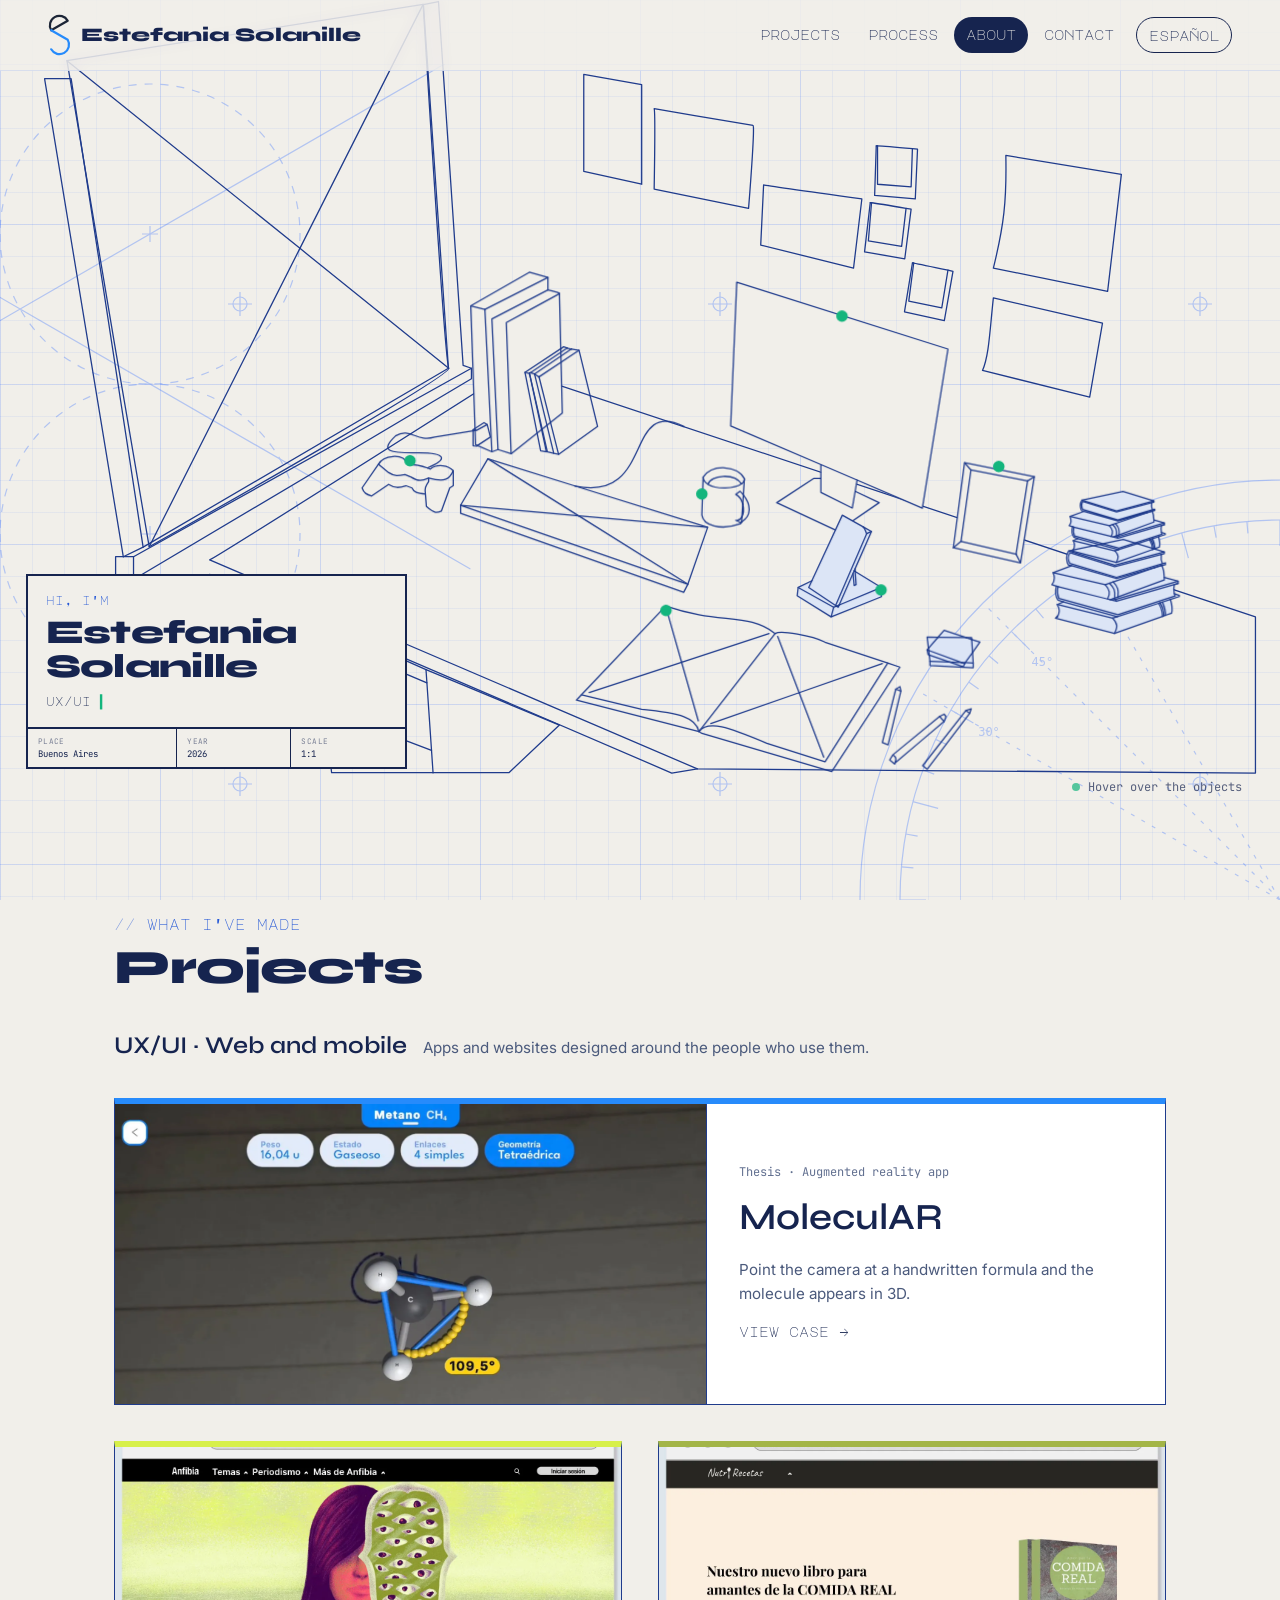
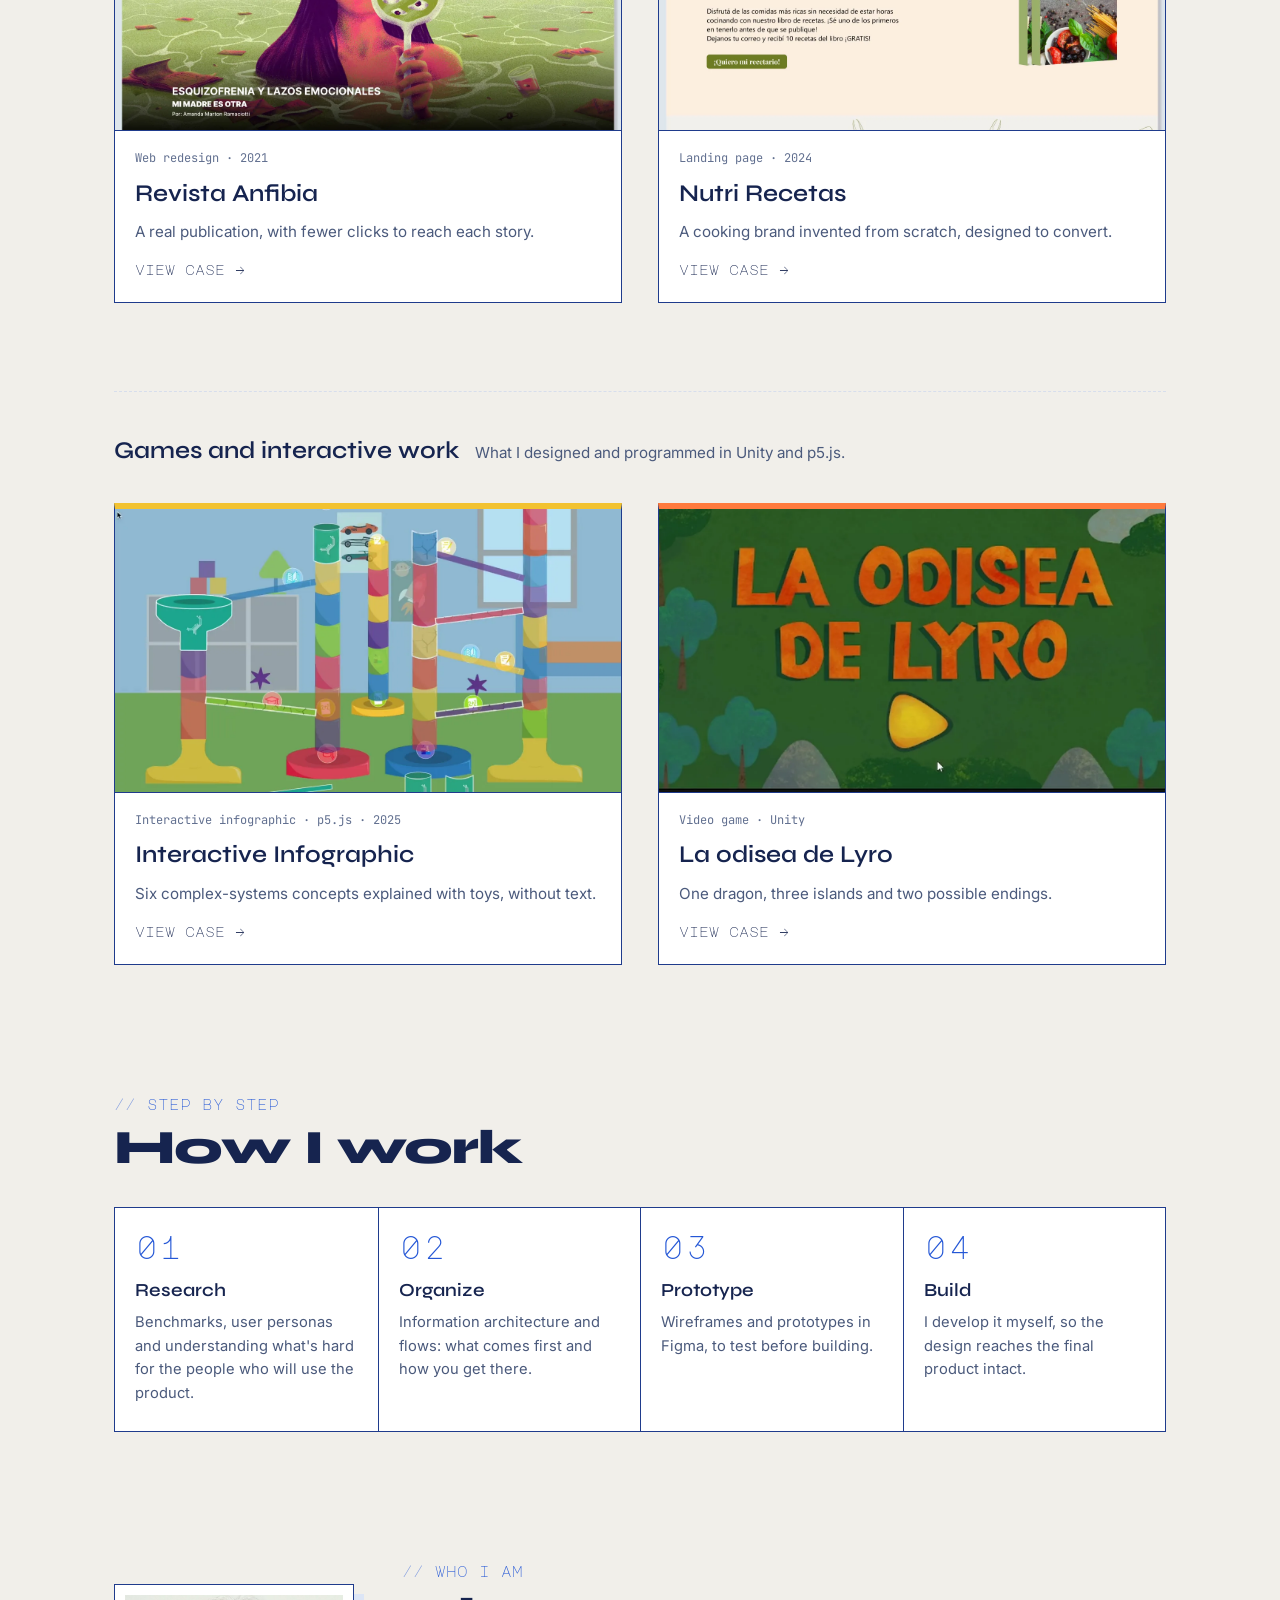
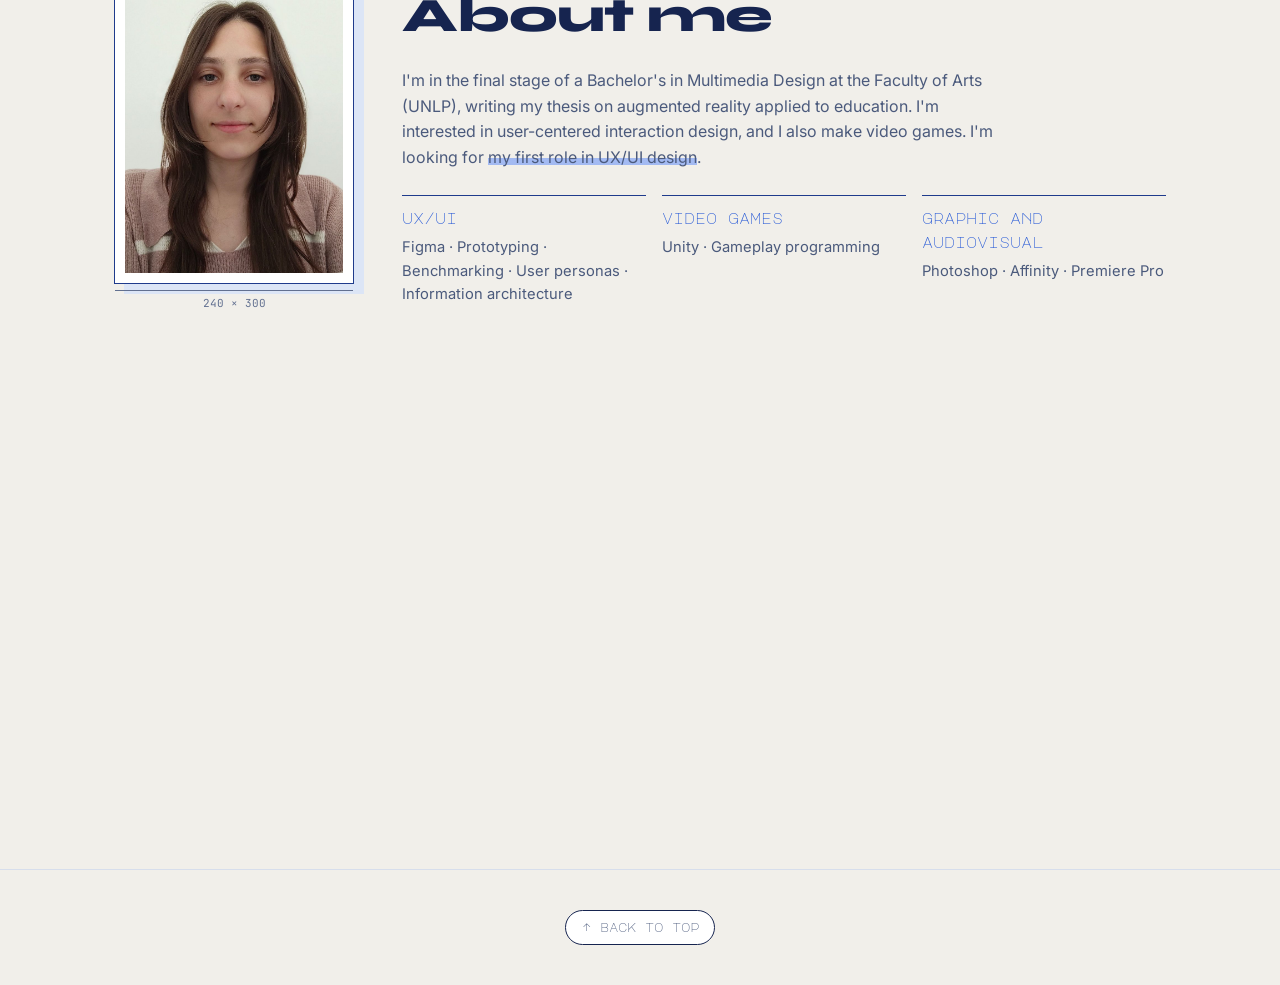
==== commit 201a0dad: "Fondo off-white, puntos con onda, glitch en lo tocable y dibujos en taza y joystick Co-Authored-By: " ====
--- a/en/index.html
+++ b/en/index.html
@@ -23,7 +23,7 @@
   <link rel="preconnect" href="https://fonts.googleapis.com">
   <link rel="preconnect" href="https://fonts.gstatic.com" crossorigin>
   <link href="https://fonts.googleapis.com/css2?family=Inter:wght@400;500;700&family=JetBrains+Mono&family=Major+Mono+Display&family=Syne:wght@600;800&display=swap" rel="stylesheet">
-  <link rel="stylesheet" href="../css/styles.css?v=62">
+  <link rel="stylesheet" href="../css/styles.css?v=63">
 </head>
 <body class="page-home">
 
@@ -40,7 +40,7 @@
 
   <section id="inicio" class="hero">
     <div class="stage">
-      <svg class="desk" viewBox="0 0 1920 1080" style="--done:2643ms" role="group" aria-label="Line drawing of my desk"><defs><clipPath id="clip-monitor-0"><polygon points="1110.5,319 1440.5,423.5 1400.5,672 1298.5,628.2 1242,604 1101,543.5"/></clipPath><clipPath id="clip-telefono-0"><polygon points="1275.5,683 1313.5,712 1265,824.3 1227.88,785.5"/></clipPath><clipPath id="clip-marco-0"><polygon points="1476.5,612.5 1565,629.5 1547,744 1461,724"/></clipPath><clipPath id="clip-cuaderno-0"><polygon points="999.5,825 1170.5,868 1051.5,1021 868,963.57"/></clipPath><clipPath id="clip-cuaderno-1"><polygon points="1170.5,868 1346.5,914.2 1248.5,1068.5 1051.5,1021"/></clipPath></defs><g class="part"><path class="ln" style="--n:0" pathLength="1" d="M625 924.5L454.262 848.5V872L465.652 982L477.5 1085.5H636"/><path class="ln" style="--n:1" pathLength="1" d="M636 1085.5H754.5L833.5 1011L625 924.5"/><path class="ln" style="--n:2" pathLength="1" d="M625 924.5L626.401 945L633.609 1050.5L636 1085.5"/><path class="ln" style="--n:3" pathLength="1" d="M593.5 1035.5L520.5 1002.5L465.652 982"/><path class="ln" style="--n:4" pathLength="1" d="M520.5 1002.5C512.684 1009.29 517.35 1014.24 533 1024L588 1047L593.5 1035.5"/><path class="ln" style="--n:5" pathLength="1" d="M593.5 1035.5L633.609 1050.5"/><path class="ln" style="--n:6" pathLength="1" d="M454.262 872L626.401 945"/><path class="ln" style="--n:7" pathLength="1" d="M183 733L70.5 1H29L152 748"/><path class="ln" style="--n:8" pathLength="1" d="M152 748L183 733L660 453.5L621 -114.5L644.5 -119.5L683 449L696 453.5V470L168 783.5L140 776V748H152Z"/><path class="ln" style="--n:9" pathLength="1" d="M152 748H168"/><path class="ln" style="--n:10" pathLength="1" d="M168 748V783.5"/><path class="ln" style="--n:11" pathLength="1" d="M168 748L696 453.5"/><path class="ln" style="--n:12" pathLength="1" d="M1049 1079.5L1921 1086V842L759.5 455.5C606 553 296.6 749 287 753L1049 1079.5Z"/><path class="ln" style="--n:13" pathLength="1" d="M1049 1079.5L1009 1086L287 775.5"/><path class="ln" style="--n:14" pathLength="1" d="M660.5 453.5C655.7 443.5 631.833 70.3333 620.5 -115L64 -27C68.8 8.6 151.667 494.167 192.5 732.5C350.5 643.667 665.3 463.5 660.5 453.5Z"/><path class="ln" style="--n:15" pathLength="1" d="M64 -27L427.987 266.203"/><path class="ln" style="--n:16" pathLength="1" d="M192.5 732.5L427.987 266.203"/><path class="ln" style="--n:17" pathLength="1" d="M660.5 453.5L427.987 266.203"/><path class="ln" style="--n:18" pathLength="1" d="M620.5 -115L427.987 266.203"/></g><g class="part"><path class="ln" style="--n:19" pathLength="1" d="M1385 110.31C1366.37 108.718 1339.05 106.465 1330.5 106.063C1329.63 106.022 1328.95 106 1328.5 106L1326 183.5L1389.5 189L1393 111C1390.62 110.793 1387.91 110.56 1385 110.31Z"/><path class="ln" style="--n:20" pathLength="1" d="M1328.5 106L1330.5 106.063"/><path class="ln" style="--n:21" pathLength="1" d="M1330.5 106.063V166L1383 170L1385 110.31"/><path class="ln" style="--n:22" pathLength="1" d="M1375.08 203.652C1356.65 200.526 1329.61 196.023 1321.12 194.915C1320.26 194.803 1319.59 194.725 1319.13 194.688L1310.24 271.716L1373.07 282.444L1383 205C1380.64 204.596 1377.97 204.141 1375.08 203.652Z"/><path class="ln" style="--n:23" pathLength="1" d="M1319.13 194.688L1321.12 194.915"/><path class="ln" style="--n:24" pathLength="1" d="M1321.12 194.915L1316.17 254.648L1368.16 262.972L1375.08 203.652"/><path class="ln" style="--n:25" pathLength="1" d="M1440.54 300.326C1422.28 296.347 1395.48 290.592 1387.05 289.091C1386.19 288.938 1385.52 288.829 1385.07 288.771L1372.6 365.302L1434.87 378.94L1448.39 302.041C1446.05 301.528 1443.4 300.949 1440.54 300.326Z"/><path class="ln" style="--n:26" pathLength="1" d="M1385.07 288.771L1387.05 289.091"/><path class="ln" style="--n:27" pathLength="1" d="M1387.05 289.091L1379.32 348.528L1430.87 359.26L1440.54 300.326"/><path class="ln" style="--n:28" pathLength="1" d="M1531 121C1532.39 192.084 1527.92 230.567 1511.5 297L1690 333.5L1711.5 150.5L1531 121Z"/><path class="ln" style="--n:29" pathLength="1" d="M1511.5 343.5L1682 383L1662 498.5L1494.5 457C1504.74 433.821 1505.97 394.323 1511.5 343.5Z"/><path class="ln" style="--n:30" pathLength="1" d="M1152.5 167C1157.3 168.2 1256.83 182.167 1306 189L1293 297L1148 261L1152.5 167Z"/><path class="ln" style="--n:31" pathLength="1" d="M981.5 48C983.1 51.6 982.167 133.167 981.5 173.5L1129 203.652C1132.5 160.435 1138.8 74 1136 74C1133.2 74 1031.83 56.6667 981.5 48Z"/><path class="ln" style="--n:32" pathLength="1" d="M871.5 146L962 166V10.5L871.5 -5.5V146Z"/></g><g class="part"><path class="paper" d="M786.5 303.5L815.5 311.5V331C822.333 332.5 835.5 335.8 833.5 337L838 523.5L758 587L737.5 580.5L728 584L702.5 573L695 356L786.5 303.5Z"/><path class="ln" style="--n:33" pathLength="1" d="M695 356L717 361.5"/><path class="ln" style="--n:34" pathLength="1" d="M737.5 580.5L728 584L702.5 573L695 356L786.5 303.5L815.5 311.5V331"/><path class="ln" style="--n:35" pathLength="1" d="M717 361.5L815.5 311.5"/><path class="ln" style="--n:36" pathLength="1" d="M717 361.5L728 584"/><path class="ln" style="--n:37" pathLength="1" d="M737.5 580.5L728 376.5L815.5 331"/><path class="ln" style="--n:38" pathLength="1" d="M833.5 337L838 523.5L758 587L737.5 580.5"/><path class="ln" style="--n:39" pathLength="1" d="M815.5 331C822.333 332.5 835.5 335.8 833.5 337"/><path class="ln" style="--n:40" pathLength="1" d="M833.5 337C831.5 338.2 777.333 367.5 750.5 382L758 587"/><path class="ln" style="--n:41" pathLength="1" d="M779.5 460L786.5 461.5"/><path class="ln" style="--n:42" pathLength="1" d="M845.5 422L788 460.496"/><path class="ln" style="--n:43" pathLength="1" d="M845.5 422L852 423.5"/><path class="ln" style="--n:44" pathLength="1" d="M786.5 461.5L788 460.496"/><path class="ln" style="--n:45" pathLength="1" d="M788 460.496L794.5 462.5"/><path class="ln" style="--n:46" pathLength="1" d="M794.5 462.5L852 423.5"/><path class="ln" style="--n:47" pathLength="1" d="M794.5 462.5L801.5 467"/><path class="ln" style="--n:48" pathLength="1" d="M864 425.5L801.5 467"/></g><a class="obj" href="index.html#proyectos" aria-label="Web projects"><path class="paper" d="M1101 543.5L1110.5 319L1440.5 423.5L1400.5 672L1298.5 628.237L1295.5 645.75L1333 663.5L1268.5 708L1173 663.5L1230.5 625.75H1242.01V604L1101 543.5Z"/><g class="sk" clip-path="url(#clip-monitor-0)"><g transform="matrix(0.95376 0.30202 -0.04222 0.99778 1110.5 319)"><path style="--k:0" pathLength="1" d="M10 10H336V30H10Z"/><path style="--k:1" pathLength="1" d="M17 20a3 3 0 1 0 6 0a3 3 0 1 0 -6 0M27 20a3 3 0 1 0 6 0a3 3 0 1 0 -6 0M37 20a3 3 0 1 0 6 0a3 3 0 1 0 -6 0"/><path style="--k:2" pathLength="1" d="M20 44H66"/><path style="--k:3" pathLength="1" d="M236 44H262M272 44H298M308 44H326"/><path style="--k:4" pathLength="1" d="M20 56H326V136H20Z"/><path style="--k:5" pathLength="1" d="M172 88a14 14 0 1 0 28 0a14 14 0 1 0 -28 0"/><path style="--k:6" pathLength="1" d="M164 136C166 112 206 112 208 136"/><path style="--k:7" pathLength="1" d="M32 104H112M32 114H96M32 124H80"/><path style="--k:8" pathLength="1" d="M20 148H118V210H20Z"/><path style="--k:9" pathLength="1" d="M124 148H222V210H124Z"/><path style="--k:10" pathLength="1" d="M228 148H326V210H228Z"/><path style="--k:11" pathLength="1" d="M28 196H96M132 196H200M236 196H304"/></g></g><path class="ln" style="--n:49" pathLength="1" d="M1298.5 628.237L1242.01 604L1101 543.5L1110.5 319L1440.5 423.5L1400.5 672L1298.5 628.237Z"/><path class="ln" style="--n:50" pathLength="1" d="M1242.01 604V625.75"/><path class="ln" style="--n:51" pathLength="1" d="M1298.5 628.237L1295.5 645.75"/><path class="ln" style="--n:52" pathLength="1" d="M1242.01 625.75V647.5L1291 672L1295.5 645.75"/><path class="ln" style="--n:53" pathLength="1" d="M1242.01 625.75H1230.5L1173 663.5L1268.5 708L1333 663.5L1295.5 645.75"/><rect class="hit" x="1093.0" y="311.0" width="355.5" height="405.0"/><circle class="dot" cx="1275" cy="372" r="6"/><g class="tag"><path class="lead-line" d="M1275 372 L1000 300"/><rect class="tag-bg" x="902" y="281" width="197" height="38" rx="19"/><text x="1000" y="306" text-anchor="middle">Web projects</text></g></a><g class="part"><path class="ln" style="--n:54" pathLength="1" d="M786.5 461.5L813 584L804 582.5L779.5 460L840 420L845.5 422"/><path class="ln" style="--n:55" pathLength="1" d="M852 423.5L864 425.5L893 544.5L832 588L824.5 586.5L814.5 584L786.5 461.5"/><path class="ln" style="--n:56" pathLength="1" d="M794.5 462.5L824.5 586.5"/><path class="ln" style="--n:57" pathLength="1" d="M801.5 467L832 588"/><path class="ln" style="--n:58" pathLength="1" d="M857.5 637.364L721.5 595L679 667.5V680L1027.5 803.5L1034 791L1065 702L857.5 637.364Z"/><path class="ln" style="--n:59" pathLength="1" d="M721.5 595L863.366 683.978"/><path class="ln" style="--n:60" pathLength="1" d="M679 667.5L1034 791"/><path class="ln" style="--n:61" pathLength="1" d="M679 667.5L863.366 683.978"/><path class="ln" style="--n:62" pathLength="1" d="M1034 791L863.366 683.978"/><path class="ln" style="--n:63" pathLength="1" d="M1065 702L863.366 683.978"/><path class="ln" style="--n:64" pathLength="1" d="M857.5 637.364C982.587 663.815 934 498.5 1028 544.5"/></g><a class="obj" href="lyro.html" aria-label="Games"><path class="ln" style="--n:65" pathLength="1" d="M550.5 603.5L525 640.5C527.8 648.562 531.758 650.596 540 653L566.5 635C576.273 640.961 582.271 640.782 593.5 637L603 640.5C605.647 647.086 611.219 648.663 624 650"/><path class="ln" style="--n:66" pathLength="1" d="M550.5 603.5L566.5 616.5C575.579 622.531 581.416 621.802 592 619.5L600.5 623"/><path class="ln" style="--n:67" pathLength="1" d="M629 625V630.5C624.358 637.442 622.247 641.456 624 650L625.5 669.5C638.835 681.195 642.463 679.519 648.847 676.571L649 676.5L662 640.5L667.5 637V613.5C660 605.5 643 602 631.5 611C629.927 610.358 628.433 609.761 627 609.206C616.17 605.017 608.79 603.292 596.5 603.5C588.5 584.5 558 590 550.5 603.5"/><path class="ln" style="--n:68" pathLength="1" d="M601.5 623.5C612.735 630.607 618.665 629.689 629 625C653.666 631.581 661.169 627.994 667.5 613.5"/><path class="ln" style="--n:69" pathLength="1" d="M627 609.206C659.638 596.154 657 585.5 613.5 585.5C568.282 586.315 551.322 583.765 577.5 559C600.5 545.5 609.906 569.404 638.5 561L698.5 551.233"/><path class="ln" style="--n:70" pathLength="1" d="M698.5 549.5L704 550.5L720.5 541.5"/><path class="ln" style="--n:71" pathLength="1" d="M698.5 551.233V549.5L715.5 538.5L720.5 541.5L725.5 561L704 575L698.5 574.5V551.233Z"/><path class="ln" style="--n:72" pathLength="1" d="M698.5 551.233L703 550.5"/><rect class="hit" x="517.0" y="530.5" width="216.5" height="158.69500000000005"/><circle class="dot" cx="600" cy="598" r="6"/><g class="tag"><path class="lead-line" d="M600 598 L560 505"/><rect class="tag-bg" x="507" y="486" width="106" height="38" rx="19"/><text x="560" y="511" text-anchor="middle">Games</text></g></a><a class="obj" href="index.html#contacto" aria-label="Contact"><path class="ln" style="--n:73" pathLength="1" d="M1118.06 693.63L1118 694.556C1117.33 695.389 1115.5 697.056 1113.5 697.056C1086 707.056 1058 699.056 1056 682.556L1058 623.556C1072.5 602.556 1112 605.056 1122.5 626.056C1122.56 626.82 1122.51 627.556 1122.35 628.265"/><path class="ln" style="--n:74" pathLength="1" d="M1122.35 628.265C1121.86 630.52 1120.31 632.491 1118 634.157C1107.05 642.057 1079.02 643.071 1065.5 634.78C1061.07 632.065 1058.2 628.352 1058 623.556"/><path class="ln" style="--n:75" pathLength="1" d="M1122.5 626.056L1122.35 628.265"/><path class="ln" style="--n:76" pathLength="1" d="M1118.06 693.63L1118.57 685.828"/><path class="ln" style="--n:77" pathLength="1" d="M1118.06 693.63C1117.56 693.946 1117.04 694.254 1116.5 694.556L1109 691.056C1113.36 691.9 1116.57 689.656 1118.57 685.828"/><path class="ln" style="--n:78" pathLength="1" d="M1118.06 693.63C1134.47 683.348 1132.47 666.039 1120.83 651.419"/><path class="ln" style="--n:79" pathLength="1" d="M1118.57 685.828L1119.91 665.542"/><path class="ln" style="--n:80" pathLength="1" d="M1118.57 685.828C1121.25 680.703 1121.75 672.737 1119.91 665.542"/><path class="ln" style="--n:81" pathLength="1" d="M1119.91 665.542L1120.83 651.419"/><path class="ln" style="--n:82" pathLength="1" d="M1119.91 665.542C1118.24 659.014 1114.64 653.119 1109 650.556L1115.5 645.556C1117.45 647.442 1119.23 649.405 1120.83 651.419"/><path class="ln" style="--n:83" pathLength="1" d="M1120.83 651.419L1122.35 628.265"/><path class="ln" style="--n:84" pathLength="1" d="M1065.5 634.78C1070 620.056 1106.5 616.556 1118 634.157"/><rect class="hit" x="1048.0" y="594.556" width="94.47000000000003" height="120.5"/><circle class="dot" cx="1090" cy="610" r="6"/><g class="tag"><path class="lead-line" d="M1090 610 L1090 555"/><rect class="tag-bg" x="1024" y="536" width="132" height="38" rx="19"/><text x="1090" y="561" text-anchor="middle">Contact</text></g></a><a class="obj" href="molecular.html" aria-label="Mobile work"><path class="tint" d="M1275.5 683L1307.5 700.934L1321 708.5L1295.33 767L1295.6 770.971L1336.5 796V810.5L1258 842L1205 809L1206.5 796L1227.88 785.5L1275.5 683Z"/><g class="sk" clip-path="url(#clip-telefono-0)"><g transform="matrix(0.42142 -0.90708 0.68741 0.71852 1227.88 785.5)"><g transform="matrix(0.1091 0.2386 -0.2386 0.1091 84.07 -23.33)"><path style="--k:0;stroke-width:9" pathLength="1" d="M154.813 168.779C151.637 176.715 150.368 183.679 150.358 193.699C150.353 199.326 152.896 204.683 155.114 209.286C157.126 213.462 161.471 215.825 165.12 218.047C168.275 219.97 171.649 220.289 175.765 219.187C191.625 214.942 198.978 194.591 202.341 185.186C203.703 181.375 203.462 177.068 202.99 172.785C202.014 163.94 196.5 151.299 175.513 151.299L175.384 151.299C172.031 151.298 169.581 151.298 167.817 152.391C164.862 155.386 162.492 158.276 159.847 161.281C158.369 163.342 156.618 166.489 154.813 172.594"/><path style="--k:1;stroke-width:9" pathLength="1" d="M201.5 133.781C202.759 128.726 205.945 119.816 220.516 93.0359C224.06 86.4397 225.634 82.9771 226.602 80.7211C227.57 78.4651 227.885 77.5208 228.209 77.5017"/><path style="--k:2;stroke-width:9" pathLength="1" d="M150.703 242.236C147.971 246.085 143.557 254.873 139.262 272.529C137.986 277.158 136.657 280.484 135.193 283.637C133.729 286.79 132.171 289.669 131.5 292.828"/><path style="--k:3;stroke-width:15" pathLength="1" d="M7.5 289.502C7.5 289.097 7.5 288.692 13.0157 276.536C18.5314 264.379 29.5629 240.484 35.4579 227.365C41.3529 214.245 41.7771 212.625 43.5 208.502"/><path style="--k:4;stroke-width:15" pathLength="1" d="M58.5 174.872C59.0203 170.679 61.1172 165.444 64.5305 157.561C66.2771 153.528 67.9439 147.321 70.5689 140.368C74.7706 127.629 80.5567 113.937 82.7994 108.805C83.1975 107.614 83.4577 106.574 83.7257 105.502"/><path style="--k:5;stroke-width:15" pathLength="1" d="M99.7413 76.8624C102.179 72.1853 106.281 64.2364 111.786 54.5934C116.502 46.0006 125.121 29.8969 129.84 20.8546C134.56 11.8123 135.119 10.3193 136.5 7.50175"/></g></g></g><path class="ln" style="--n:85" pathLength="1" d="M1313.5 712C1312.33 708.778 1309.5 702.055 1307.5 700.934L1275.5 683L1227.88 785.5"/><path class="ln" style="--n:86" pathLength="1" d="M1294.01 770L1295.33 767L1321 708.5L1307.5 700.934"/><path class="ln" style="--n:87" pathLength="1" d="M1321 708.5L1313.5 712"/><path class="ln" style="--n:88" pathLength="1" d="M1313.5 712L1265 824.304"/><path class="ln" style="--n:89" pathLength="1" d="M1265 824.304L1223 796L1227.88 785.5"/><path class="ln" style="--n:90" pathLength="1" d="M1265 824.304L1266.33 825.199"/><path class="ln" style="--n:91" pathLength="1" d="M1295.6 770.971L1336.5 796V810.5L1258 842L1205 809L1206.5 796L1227.88 785.5"/><path class="ln" style="--n:92" pathLength="1" d="M1336.5 796L1270.56 823.437"/><path class="ln" style="--n:93" pathLength="1" d="M1258 842L1262 827"/><path class="ln" style="--n:94" pathLength="1" d="M1262 827L1206.5 796"/><path class="ln" style="--n:95" pathLength="1" d="M1262 827L1266.33 825.199"/><path class="ln" style="--n:96" pathLength="1" d="M1295.6 770.971L1294.01 770"/><path class="ln" style="--n:97" pathLength="1" d="M1295.6 770.971L1297 791.5L1294.01 793L1292.26 774"/><path class="ln" style="--n:98" pathLength="1" d="M1295.6 770.971L1295.33 767"/><path class="ln" style="--n:99" pathLength="1" d="M1270.56 823.437L1292.26 774L1294.01 770"/><path class="ln" style="--n:100" pathLength="1" d="M1270.56 823.437L1269 827L1266.33 825.199"/><path class="ln" style="--n:101" pathLength="1" d="M1270.56 823.437L1266.33 825.199"/><rect class="hit" x="1197.0" y="675.0" width="147.5" height="175.0"/><circle class="dot" cx="1336" cy="800" r="6"/><g class="tag"><path class="lead-line" d="M1336 800 L1455 818"/><rect class="tag-bg" x="1344" y="799" width="223" height="38" rx="19"/><text x="1455" y="824" text-anchor="middle">Mobile work</text></g></a><a class="obj" href="index.html#sobre-mi" aria-label="About me"><path class="paper" d="M1466.5 601L1575.5 623L1554 757.5L1449 734L1466.5 601Z"/><g class="sk" clip-path="url(#clip-marco-0)"><g transform="matrix(0.98333 0.18889 -0.13839 0.99554 1476.5 612.5)"><g transform="matrix(0.2535 0 0 0.2535 26.75 7.84)"><path style="--k:0;stroke-width:9" pathLength="1" d="M127.09 62.5a60.5 60.5 0 1 0 -121 0a60.5 60.5 0 1 0 121 0"/><path style="--k:1;stroke-width:9" pathLength="1" d="M68.59 124V199"/><path style="--k:2;stroke-width:9" pathLength="1" d="M1.59 199H141.59"/><path style="--k:3;stroke-width:9" pathLength="1" d="M68.59 199V290.5"/><path style="--k:4;stroke-width:9" pathLength="1" d="M68.59 290.5L141.59 378.5"/><path style="--k:5;stroke-width:9" pathLength="1" d="M68.59 290.5L1.59 378.5"/></g></g></g><path class="ln" style="--n:102" pathLength="1" d="M1476.5 612.5L1565 629.5"/><path class="ln" style="--n:103" pathLength="1" d="M1476.5 612.5L1461 724"/><path class="ln" style="--n:104" pathLength="1" d="M1476.5 612.5L1466.5 601"/><path class="ln" style="--n:105" pathLength="1" d="M1565 629.5L1547 744"/><path class="ln" style="--n:106" pathLength="1" d="M1565 629.5L1575.5 623"/><path class="ln" style="--n:107" pathLength="1" d="M1547 744L1461 724"/><path class="ln" style="--n:108" pathLength="1" d="M1547 744L1554 757.5"/><path class="ln" style="--n:109" pathLength="1" d="M1461 724L1449 734"/><path class="ln" style="--n:110" pathLength="1" d="M1554 757.5L1575.5 623L1466.5 601L1449 734L1554 757.5Z"/><rect class="hit" x="1441.0" y="593.0" width="142.5" height="172.5"/><circle class="dot" cx="1520" cy="607" r="6"/><g class="tag"><path class="lead-line" d="M1520 607 L1520 555"/><rect class="tag-bg" x="1454" y="536" width="132" height="38" rx="19"/><text x="1520" y="561" text-anchor="middle">About me</text></g></a><g class="part"><path class="tint" d="M1700.66 868L1608.53 843.962L1612.67 839.34L1611.29 843.038C1615.32 834.592 1615.73 830.087 1611.29 822.698L1620.97 818.538L1612.67 815.764C1607.51 808.681 1607.61 803.023 1609.91 794.038L1603 791.726C1607.15 786.642 1607.78 779.976 1604.84 772.774L1633.86 762.141L1629.26 761.217C1627.88 760.292 1622.86 748.754 1629.26 739.028L1714.48 721L1778.51 740.415V743.189L1773.9 744.399C1773.06 750.807 1773.31 754.049 1775.74 758.883L1780.35 757.519V760.292L1775.08 761.789C1778.15 768.565 1778.59 772.743 1778.51 780.17L1800.16 786.179V789.877L1794.17 791.726C1792.87 796.519 1793.31 799.769 1794.17 805.594L1802 808.368V810.217L1788.18 814.84C1790.98 824.066 1791.98 828.986 1790.02 836.104L1780.35 839.556L1777.59 840.543L1775.74 841.201L1700.66 868Z"/><path class="tint" d="M1703.61 757L1634.17 738.849L1637.29 735.359L1636.25 738.151C1639.29 731.774 1639.6 728.372 1636.25 722.792L1643.54 719.651L1637.29 717.557C1633.4 712.208 1633.47 707.935 1635.21 701.151L1630 699.406C1633.12 695.566 1633.61 690.533 1631.39 685.094L1653.26 677.066L1649.79 676.368C1648.75 675.67 1644.97 666.957 1649.79 659.613L1714.03 646L1762.29 660.66V662.755L1758.82 663.669C1758.18 668.507 1758.38 670.955 1760.21 674.606L1763.68 673.576V675.67L1759.71 676.8C1762.02 681.917 1762.36 685.072 1762.29 690.679L1778.61 695.217V698.009L1774.1 699.406C1773.12 703.025 1773.45 705.479 1774.1 709.877L1780 711.972V713.368L1769.58 716.859C1771.69 723.826 1772.45 727.541 1770.97 732.915L1763.68 735.522L1761.6 736.267L1760.21 736.764L1703.61 757Z"/><path class="ln" style="--n:111" pathLength="1" d="M1775.74 841.201L1700.66 868L1608.53 843.962L1612.67 839.34L1611.29 843.038C1615.32 834.592 1615.73 830.087 1611.29 822.698L1620.97 818.538"/><path class="ln" style="--n:112" pathLength="1" d="M1700.66 868C1706 857.893 1705.99 852.564 1697.89 843.962"/><path class="ln" style="--n:113" pathLength="1" d="M1788.18 814.84C1790.98 824.066 1791.98 828.986 1790.02 836.104L1780.35 839.556"/><path class="ln" style="--n:114" pathLength="1" d="M1788.18 814.84L1802 810.217V808.368L1794.17 805.594"/><path class="ln" style="--n:115" pathLength="1" d="M1772.06 820.04L1775.74 818.851L1788.18 814.84"/><path class="ln" style="--n:116" pathLength="1" d="M1697.89 843.962L1611.29 822.698"/><path class="ln" style="--n:117" pathLength="1" d="M1697.89 843.962L1705.06 841.651"/><path class="ln" style="--n:118" pathLength="1" d="M1620.97 818.538L1705.06 841.651"/><path class="ln" style="--n:119" pathLength="1" d="M1620.97 818.538L1612.67 815.764C1607.51 808.681 1607.61 803.023 1609.91 794.038"/><path class="ln" style="--n:120" pathLength="1" d="M1705.06 841.651L1769.75 820.783"/><path class="ln" style="--n:121" pathLength="1" d="M1612.67 794.731C1610.9 801.468 1611.07 805.441 1614.06 812.991L1706.19 838.415L1795.55 809.292L1794.17 805.594C1793.31 799.769 1792.87 796.519 1794.17 791.726L1800.16 789.877V786.179L1778.51 780.17"/><path class="ln" style="--n:122" pathLength="1" d="M1694.21 815.186L1703.88 817.613L1800.16 789.877"/><path class="ln" style="--n:123" pathLength="1" d="M1800.16 786.179L1702.5 814.84"/><path class="ln" style="--n:124" pathLength="1" d="M1702.5 814.84L1703.88 817.613"/><path class="ln" style="--n:125" pathLength="1" d="M1702.5 814.84L1698.81 813.5"/><path class="ln" style="--n:126" pathLength="1" d="M1633.86 762.141L1604.84 772.774C1607.78 779.976 1607.15 786.642 1603 791.726L1609.91 794.038"/><path class="ln" style="--n:127" pathLength="1" d="M1609.91 794.038L1612.67 794.731"/><path class="ln" style="--n:128" pathLength="1" d="M1775.08 761.789C1778.15 768.566 1778.59 772.743 1778.51 780.17V784.33L1706.19 810.802"/><path class="ln" style="--n:129" pathLength="1" d="M1612.67 794.731L1690.06 814.146L1694.21 815.186"/><path class="ln" style="--n:130" pathLength="1" d="M1706.19 810.802L1701.12 812.657L1698.81 813.5L1694.21 815.186"/><path class="ln" style="--n:131" pathLength="1" d="M1775.08 761.789C1775 761.6 1774.91 761.41 1774.82 761.217L1764.2 764.881"/><path class="ln" style="--n:132" pathLength="1" d="M1775.08 761.789L1764.2 764.881"/><path class="ln" style="--n:133" pathLength="1" d="M1773.9 744.399L1701.12 763.528L1631.1 741.802C1627.53 748.095 1627.69 751.746 1631.1 758.443L1703.88 780.17L1775.74 758.883L1780.35 757.519V760.292L1775.08 761.789"/><path class="ln" style="--n:134" pathLength="1" d="M1690.06 814.146C1694.61 804.744 1693.26 799.893 1686.38 791.726"/><path class="ln" style="--n:135" pathLength="1" d="M1686.38 791.726L1604.84 772.774"/><path class="ln" style="--n:136" pathLength="1" d="M1698.81 787.436L1693.08 789.415L1686.38 791.726"/><path class="ln" style="--n:137" pathLength="1" d="M1773.9 744.399L1778.51 743.189V740.415L1714.48 721L1629.26 739.028C1622.86 748.754 1627.88 760.292 1629.26 761.217L1633.86 762.141L1703.88 782.019L1764.2 764.881"/><path class="ln" style="--n:138" pathLength="1" d="M1764.2 764.881L1698.81 787.436"/><path class="ln" style="--n:139" pathLength="1" d="M1778.51 740.415L1701.12 761.217L1629.26 739.028"/><path class="ln" style="--n:140" pathLength="1" d="M1775.74 758.883C1773.31 754.049 1773.06 750.807 1773.9 744.399"/><path class="ln" style="--n:141" pathLength="1" d="M1693.08 789.415C1699.86 796.156 1702.41 800.739 1701.12 812.657"/><path class="ln" style="--n:142" pathLength="1" d="M1698.81 787.436C1706.15 794.94 1707.57 800.13 1706.19 810.802"/><path class="ln" style="--n:143" pathLength="1" d="M1772.06 820.04C1777.13 827.07 1778.45 831.522 1777.59 840.543"/><path class="ln" style="--n:144" pathLength="1" d="M1772.06 820.04L1769.75 820.783"/><path class="ln" style="--n:145" pathLength="1" d="M1775.74 841.201L1777.59 840.543L1780.35 839.556"/><path class="ln" style="--n:146" pathLength="1" d="M1775.74 818.851C1779.19 826.627 1781.06 830.998 1780.35 839.556"/><path class="ln" style="--n:147" pathLength="1" d="M1769.75 820.783C1774.22 828.029 1775.68 832.464 1775.74 841.201"/><path class="ln" style="--n:148" pathLength="1" d="M1760.21 736.764L1703.61 757L1634.17 738.849L1637.29 735.359L1636.25 738.151C1639.29 731.774 1639.6 728.372 1636.25 722.792L1643.54 719.651"/><path class="ln" style="--n:149" pathLength="1" d="M1703.61 757C1707.64 749.368 1707.63 745.345 1701.53 738.849"/><path class="ln" style="--n:150" pathLength="1" d="M1761.6 736.267L1763.68 735.522L1770.97 732.915C1772.45 727.541 1771.69 723.826 1769.58 716.859"/><path class="ln" style="--n:151" pathLength="1" d="M1769.58 716.859L1780 713.368V711.972L1774.1 709.877"/><path class="ln" style="--n:152" pathLength="1" d="M1769.58 716.859L1760.21 719.888"/><path class="ln" style="--n:153" pathLength="1" d="M1701.53 738.849L1636.25 722.792"/><path class="ln" style="--n:154" pathLength="1" d="M1701.53 738.849L1706.93 737.104"/><path class="ln" style="--n:155" pathLength="1" d="M1643.54 719.651L1706.93 737.104"/><path class="ln" style="--n:156" pathLength="1" d="M1643.54 719.651L1637.29 717.557C1633.4 712.208 1633.47 707.935 1635.21 701.151"/><path class="ln" style="--n:157" pathLength="1" d="M1706.93 737.104L1755.69 721.346"/><path class="ln" style="--n:158" pathLength="1" d="M1637.29 701.675C1635.95 706.762 1636.08 709.762 1638.33 715.462L1707.78 734.66L1775.14 712.67L1774.1 709.877C1773.45 705.479 1773.12 703.025 1774.1 699.406L1778.61 698.009V695.217L1762.29 690.679"/><path class="ln" style="--n:159" pathLength="1" d="M1695.63 716.335L1698.75 717.12L1706.04 718.953L1778.61 698.009"/><path class="ln" style="--n:160" pathLength="1" d="M1778.61 695.217L1705 716.859"/><path class="ln" style="--n:161" pathLength="1" d="M1705 716.859L1706.04 718.953"/><path class="ln" style="--n:162" pathLength="1" d="M1705 716.859L1702.22 715.847"/><path class="ln" style="--n:163" pathLength="1" d="M1653.26 677.066L1631.39 685.094C1633.61 690.533 1633.13 695.566 1630 699.406L1635.21 701.151"/><path class="ln" style="--n:164" pathLength="1" d="M1695.63 716.335L1637.29 701.675L1635.21 701.151"/><path class="ln" style="--n:165" pathLength="1" d="M1759.71 676.8C1762.02 681.917 1762.36 685.072 1762.29 690.679V693.821L1707.78 713.81"/><path class="ln" style="--n:166" pathLength="1" d="M1707.78 713.81L1703.96 715.211L1702.22 715.847L1698.75 717.12"/><path class="ln" style="--n:167" pathLength="1" d="M1759.71 676.8C1759.65 676.657 1759.58 676.513 1759.51 676.368L1751.51 679.134"/><path class="ln" style="--n:168" pathLength="1" d="M1759.71 676.8L1751.51 679.134"/><path class="ln" style="--n:169" pathLength="1" d="M1759.71 676.8L1763.68 675.67V673.576L1760.21 674.606"/><path class="ln" style="--n:170" pathLength="1" d="M1695.63 716.335C1699.05 709.235 1698.04 705.572 1692.85 699.406"/><path class="ln" style="--n:171" pathLength="1" d="M1692.85 699.406L1631.39 685.094"/><path class="ln" style="--n:172" pathLength="1" d="M1692.85 699.406L1697.9 697.66"/><path class="ln" style="--n:173" pathLength="1" d="M1760.21 674.606L1706.04 690.679L1651.18 674.274C1648.61 669.216 1648.49 666.46 1651.18 661.708L1703.96 678.113L1758.82 663.669L1762.29 662.755V660.66L1714.03 646L1649.79 659.613C1644.97 666.957 1648.75 675.67 1649.79 676.368L1653.26 677.066L1706.04 692.075L1751.51 679.134"/><path class="ln" style="--n:174" pathLength="1" d="M1697.9 697.66L1702.22 696.166L1751.51 679.134"/><path class="ln" style="--n:175" pathLength="1" d="M1762.29 660.66L1703.96 676.368L1649.79 659.613"/><path class="ln" style="--n:176" pathLength="1" d="M1760.21 674.606C1758.38 670.955 1758.18 668.507 1758.82 663.669"/><path class="ln" style="--n:177" pathLength="1" d="M1697.9 697.66C1703.01 702.751 1704.93 706.211 1703.96 715.211"/><path class="ln" style="--n:178" pathLength="1" d="M1702.22 696.166C1707.75 701.832 1708.82 705.751 1707.78 713.81"/><path class="ln" style="--n:179" pathLength="1" d="M1757.43 720.785C1761.25 726.094 1762.25 729.456 1761.6 736.267"/><path class="ln" style="--n:180" pathLength="1" d="M1755.69 721.346L1757.43 720.785L1760.21 719.888"/><path class="ln" style="--n:181" pathLength="1" d="M1761.6 736.267L1760.21 736.764"/><path class="ln" style="--n:182" pathLength="1" d="M1760.21 719.888C1762.81 725.759 1764.22 729.06 1763.68 735.522"/><path class="ln" style="--n:183" pathLength="1" d="M1755.69 721.346C1759.06 726.818 1760.16 730.166 1760.21 736.764"/></g><a class="obj" href="index.html#proceso" aria-label="How I work"><g class="sk" clip-path="url(#clip-cuaderno-0)"><g transform="matrix(0.97159 0.24432 -0.68848 0.72550 999.5 825)"><path style="--k:0" pathLength="1" d="M22 18H86V150H22Z"/><path style="--k:1" pathLength="1" d="M22 34H86"/><path style="--k:2" pathLength="1" d="M30 42H78V74H30Z"/><path style="--k:3" pathLength="1" d="M30 42L78 74M78 42L30 74"/><path style="--k:4" pathLength="1" d="M30 84H74M30 92H66M30 100H70"/><path style="--k:5" pathLength="1" d="M34 124H74V136H34Z"/><path style="--k:6" pathLength="1" d="M94 84H118M112 78L118 84L112 90"/><path style="--k:7" pathLength="1" d="M126 40H162V130H126Z"/><path style="--k:8" pathLength="1" d="M126 52H162"/><path style="--k:9" pathLength="1" d="M132 62H156V86H132Z"/><path style="--k:10" pathLength="1" d="M132 96H154M132 104H148"/></g></g><g class="sk" clip-path="url(#clip-cuaderno-1)"><g transform="matrix(1.00000 0.26250 -0.62304 0.80105 1170.5 868)"><path style="--k:0" pathLength="1" d="M18 20H72V48H18Z"/><path style="--k:1" pathLength="1" d="M24 30H62M24 38H52"/><path style="--k:2" pathLength="1" d="M72 34C92 34 100 50 104 66M97 62L104 66L106 59"/><path style="--k:3" pathLength="1" d="M84 70H150V98H84Z"/><path style="--k:4" pathLength="1" d="M90 80H140M90 88H124"/><path style="--k:5" pathLength="1" d="M117 98V122M111 116L117 122L123 116"/><path style="--k:6" pathLength="1" d="M86 124H148V154H86Z"/><path style="--k:7" pathLength="1" d="M92 134H136M92 142H120"/><path style="--k:8" pathLength="1" d="M18 112C26 106 32 118 40 112C48 106 54 118 62 112"/><path style="--k:9" pathLength="1" d="M18 128C26 122 32 134 40 128C48 122 54 134 62 128"/></g></g><path class="ln" style="--n:184" pathLength="1" d="M1051.5 1021L860 972L868 963.57L999.5 825C1084.5 854 1128.5 835 1170.5 868"/><path class="ln" style="--n:185" pathLength="1" d="M1170.5 868L1051.5 1021"/><path class="ln" style="--n:186" pathLength="1" d="M1051.5 1021L1056 1024L1259 1083.5L1365.5 920.5L1346.5 914.167L1248.5 881.5C1228.1 871.388 1179.04 862.564 1170.5 868"/><path class="ln" style="--n:187" pathLength="1" d="M1051.5 1021C1065.89 1002.94 1096.33 1013.76 1157.5 1039.5L1248.5 1068.5L1346.5 914.167"/><path class="ln" style="--n:188" pathLength="1" d="M1051.5 1021C1046.45 999.433 1024 992.652 962 986.5L868 963.57"/><path class="ln x" style="--n:189" pathLength="1" d="M1174.5 872.5L1208.05 960.337"/><path class="ln x" style="--n:190" pathLength="1" d="M1208.05 960.337L1246.5 1061"/><path class="ln x" style="--n:191" pathLength="1" d="M1208.05 960.337L1070 1008.5"/><path class="ln x" style="--n:192" pathLength="1" d="M1208.05 960.337L1338 915"/><path class="ln x" style="--n:193" pathLength="1" d="M1001.5 832.5L1024.36 912.737"/><path class="ln x" style="--n:194" pathLength="1" d="M1024.36 912.737L1050.5 1004.5"/><path class="ln x" style="--n:195" pathLength="1" d="M1024.36 912.737L880 960"/><path class="ln x" style="--n:196" pathLength="1" d="M1024.36 912.737L1161 868"/><rect class="hit" x="852.0" y="817.0" width="521.5" height="274.5"/><circle class="dot" cx="1000" cy="832" r="6"/><g class="tag"><path class="lead-line" d="M1000 832 L880 790"/><rect class="tag-bg" x="788" y="771" width="184" height="38" rx="19"/><text x="880" y="796" text-anchor="middle">How I work</text></g></a><g class="part"><path class="tint" d="M1410.08 891.101L1408 873.5L1425.16 873.747L1434.5 863L1468.94 874.377L1477.5 874.5L1477.67 877.263L1490.5 881.5L1478.96 897.605L1480 914V921.5L1412.5 918V911.5L1411.33 901.633L1409.5 901L1408 893.5L1410.08 891.101Z"/><path class="ln" style="--n:197" pathLength="1" d="M1410.08 891.101L1408 873.5L1425.16 873.747"/><path class="ln" style="--n:198" pathLength="1" d="M1410.08 891.101L1410.48 894.41"/><path class="ln" style="--n:199" pathLength="1" d="M1410.08 891.101L1425.16 873.747"/><path class="ln" style="--n:200" pathLength="1" d="M1411.33 901.633L1409.5 901L1408 893.5L1410.08 891.101"/><path class="ln" style="--n:201" pathLength="1" d="M1410.48 894.41L1411.33 901.633"/><path class="ln" style="--n:202" pathLength="1" d="M1410.48 894.41L1408 893.5"/><path class="ln" style="--n:203" pathLength="1" d="M1410.48 894.41L1461.96 913.332"/><path class="ln" style="--n:204" pathLength="1" d="M1411.33 901.633L1412.5 911.5"/><path class="ln" style="--n:205" pathLength="1" d="M1411.33 901.633L1443.18 912.636"/><path class="ln" style="--n:206" pathLength="1" d="M1478.96 897.605L1480 914V921.5L1412.5 918V911.5"/><path class="ln" style="--n:207" pathLength="1" d="M1412.5 911.5L1443.18 912.636"/><path class="ln" style="--n:208" pathLength="1" d="M1480 914L1467.55 913.539"/><path class="ln" style="--n:209" pathLength="1" d="M1467.55 913.539L1461.96 913.332"/><path class="ln" style="--n:210" pathLength="1" d="M1467.55 913.539L1466.5 915"/><path class="ln" style="--n:211" pathLength="1" d="M1467.55 913.539L1478.96 897.605"/><path class="ln" style="--n:212" pathLength="1" d="M1461.96 913.332L1443.18 912.636"/><path class="ln" style="--n:213" pathLength="1" d="M1461.96 913.332L1466.5 915"/><path class="ln" style="--n:214" pathLength="1" d="M1443.18 912.636L1464.5 920L1466.5 915"/><path class="ln" style="--n:215" pathLength="1" d="M1478.96 897.605L1477.67 877.263"/><path class="ln" style="--n:216" pathLength="1" d="M1478.96 897.605L1490.5 881.5L1477.67 877.263"/><path class="ln" style="--n:217" pathLength="1" d="M1477.67 877.263L1477.5 874.5L1468.94 874.377"/><path class="ln" style="--n:218" pathLength="1" d="M1477.67 877.263L1468.94 874.377"/><path class="ln" style="--n:219" pathLength="1" d="M1468.94 874.377L1425.16 873.747"/><path class="ln" style="--n:220" pathLength="1" d="M1468.94 874.377L1434.5 863L1425.16 873.747"/></g><g class="part"><path class="ln" style="--n:221" pathLength="1" d="M1474.5 992.5L1477 985.5L1468.5 988.5L1401 1074.5L1408 1080L1474.5 992.5Z"/><path class="ln" style="--n:222" pathLength="1" d="M1468.5 988.5L1474.5 992.5"/><path class="ln" style="--n:223" pathLength="1" d="M1357.5 1072L1349.5 1065.5L1354.5 1057.5L1427.5 997.5L1434.5 994L1437.5 997.5L1434.5 1005.5C1409.33 1026.67 1358.7 1069.3 1357.5 1070.5C1360.58 1064.05 1359.35 1061.39 1354.5 1057.5"/><path class="ln" style="--n:224" pathLength="1" d="M1434.5 1005.5L1427.5 997.5"/><path class="ln" style="--n:225" pathLength="1" d="M1359 955L1367 958"/><path class="ln" style="--n:226" pathLength="1" d="M1367 958L1347 1042L1338 1038.5L1359 955L1365.5 951L1367 958Z"/></g></svg>
+      <svg class="desk" viewBox="0 0 1920 1080" style="--done:2643ms" role="group" aria-label="Line drawing of my desk"><defs><clipPath id="clip-monitor-0"><polygon points="1110.5,319 1440.5,423.5 1400.5,672 1298.5,628.2 1242,604 1101,543.5"/></clipPath><clipPath id="clip-telefono-0"><polygon points="1275.5,683 1313.5,712 1265,824.3 1227.88,785.5"/></clipPath><clipPath id="clip-marco-0"><polygon points="1476.5,612.5 1565,629.5 1547,744 1461,724"/></clipPath><clipPath id="clip-cuaderno-0"><polygon points="999.5,825 1170.5,868 1051.5,1021 868,963.57"/></clipPath><clipPath id="clip-cuaderno-1"><polygon points="1170.5,868 1346.5,914.2 1248.5,1068.5 1051.5,1021"/></clipPath></defs><g class="part"><path class="ln" style="--n:0" pathLength="1" d="M625 924.5L454.262 848.5V872L465.652 982L477.5 1085.5H636"/><path class="ln" style="--n:1" pathLength="1" d="M636 1085.5H754.5L833.5 1011L625 924.5"/><path class="ln" style="--n:2" pathLength="1" d="M625 924.5L626.401 945L633.609 1050.5L636 1085.5"/><path class="ln" style="--n:3" pathLength="1" d="M593.5 1035.5L520.5 1002.5L465.652 982"/><path class="ln" style="--n:4" pathLength="1" d="M520.5 1002.5C512.684 1009.29 517.35 1014.24 533 1024L588 1047L593.5 1035.5"/><path class="ln" style="--n:5" pathLength="1" d="M593.5 1035.5L633.609 1050.5"/><path class="ln" style="--n:6" pathLength="1" d="M454.262 872L626.401 945"/><path class="ln" style="--n:7" pathLength="1" d="M183 733L70.5 1H29L152 748"/><path class="ln" style="--n:8" pathLength="1" d="M152 748L183 733L660 453.5L621 -114.5L644.5 -119.5L683 449L696 453.5V470L168 783.5L140 776V748H152Z"/><path class="ln" style="--n:9" pathLength="1" d="M152 748H168"/><path class="ln" style="--n:10" pathLength="1" d="M168 748V783.5"/><path class="ln" style="--n:11" pathLength="1" d="M168 748L696 453.5"/><path class="ln" style="--n:12" pathLength="1" d="M1049 1079.5L1921 1086V842L759.5 455.5C606 553 296.6 749 287 753L1049 1079.5Z"/><path class="ln" style="--n:13" pathLength="1" d="M1049 1079.5L1009 1086L287 775.5"/><path class="ln" style="--n:14" pathLength="1" d="M660.5 453.5C655.7 443.5 631.833 70.3333 620.5 -115L64 -27C68.8 8.6 151.667 494.167 192.5 732.5C350.5 643.667 665.3 463.5 660.5 453.5Z"/><path class="ln" style="--n:15" pathLength="1" d="M64 -27L427.987 266.203"/><path class="ln" style="--n:16" pathLength="1" d="M192.5 732.5L427.987 266.203"/><path class="ln" style="--n:17" pathLength="1" d="M660.5 453.5L427.987 266.203"/><path class="ln" style="--n:18" pathLength="1" d="M620.5 -115L427.987 266.203"/></g><g class="part"><path class="ln" style="--n:19" pathLength="1" d="M1385 110.31C1366.37 108.718 1339.05 106.465 1330.5 106.063C1329.63 106.022 1328.95 106 1328.5 106L1326 183.5L1389.5 189L1393 111C1390.62 110.793 1387.91 110.56 1385 110.31Z"/><path class="ln" style="--n:20" pathLength="1" d="M1328.5 106L1330.5 106.063"/><path class="ln" style="--n:21" pathLength="1" d="M1330.5 106.063V166L1383 170L1385 110.31"/><path class="ln" style="--n:22" pathLength="1" d="M1375.08 203.652C1356.65 200.526 1329.61 196.023 1321.12 194.915C1320.26 194.803 1319.59 194.725 1319.13 194.688L1310.24 271.716L1373.07 282.444L1383 205C1380.64 204.596 1377.97 204.141 1375.08 203.652Z"/><path class="ln" style="--n:23" pathLength="1" d="M1319.13 194.688L1321.12 194.915"/><path class="ln" style="--n:24" pathLength="1" d="M1321.12 194.915L1316.17 254.648L1368.16 262.972L1375.08 203.652"/><path class="ln" style="--n:25" pathLength="1" d="M1440.54 300.326C1422.28 296.347 1395.48 290.592 1387.05 289.091C1386.19 288.938 1385.52 288.829 1385.07 288.771L1372.6 365.302L1434.87 378.94L1448.39 302.041C1446.05 301.528 1443.4 300.949 1440.54 300.326Z"/><path class="ln" style="--n:26" pathLength="1" d="M1385.07 288.771L1387.05 289.091"/><path class="ln" style="--n:27" pathLength="1" d="M1387.05 289.091L1379.32 348.528L1430.87 359.26L1440.54 300.326"/><path class="ln" style="--n:28" pathLength="1" d="M1531 121C1532.39 192.084 1527.92 230.567 1511.5 297L1690 333.5L1711.5 150.5L1531 121Z"/><path class="ln" style="--n:29" pathLength="1" d="M1511.5 343.5L1682 383L1662 498.5L1494.5 457C1504.74 433.821 1505.97 394.323 1511.5 343.5Z"/><path class="ln" style="--n:30" pathLength="1" d="M1152.5 167C1157.3 168.2 1256.83 182.167 1306 189L1293 297L1148 261L1152.5 167Z"/><path class="ln" style="--n:31" pathLength="1" d="M981.5 48C983.1 51.6 982.167 133.167 981.5 173.5L1129 203.652C1132.5 160.435 1138.8 74 1136 74C1133.2 74 1031.83 56.6667 981.5 48Z"/><path class="ln" style="--n:32" pathLength="1" d="M871.5 146L962 166V10.5L871.5 -5.5V146Z"/></g><g class="part"><path class="paper" d="M786.5 303.5L815.5 311.5V331C822.333 332.5 835.5 335.8 833.5 337L838 523.5L758 587L737.5 580.5L728 584L702.5 573L695 356L786.5 303.5Z"/><path class="ln" style="--n:33" pathLength="1" d="M695 356L717 361.5"/><path class="ln" style="--n:34" pathLength="1" d="M737.5 580.5L728 584L702.5 573L695 356L786.5 303.5L815.5 311.5V331"/><path class="ln" style="--n:35" pathLength="1" d="M717 361.5L815.5 311.5"/><path class="ln" style="--n:36" pathLength="1" d="M717 361.5L728 584"/><path class="ln" style="--n:37" pathLength="1" d="M737.5 580.5L728 376.5L815.5 331"/><path class="ln" style="--n:38" pathLength="1" d="M833.5 337L838 523.5L758 587L737.5 580.5"/><path class="ln" style="--n:39" pathLength="1" d="M815.5 331C822.333 332.5 835.5 335.8 833.5 337"/><path class="ln" style="--n:40" pathLength="1" d="M833.5 337C831.5 338.2 777.333 367.5 750.5 382L758 587"/><path class="ln" style="--n:41" pathLength="1" d="M779.5 460L786.5 461.5"/><path class="ln" style="--n:42" pathLength="1" d="M845.5 422L788 460.496"/><path class="ln" style="--n:43" pathLength="1" d="M845.5 422L852 423.5"/><path class="ln" style="--n:44" pathLength="1" d="M786.5 461.5L788 460.496"/><path class="ln" style="--n:45" pathLength="1" d="M788 460.496L794.5 462.5"/><path class="ln" style="--n:46" pathLength="1" d="M794.5 462.5L852 423.5"/><path class="ln" style="--n:47" pathLength="1" d="M794.5 462.5L801.5 467"/><path class="ln" style="--n:48" pathLength="1" d="M864 425.5L801.5 467"/></g><a class="obj" style="--g:0" href="index.html#proyectos" aria-label="Web projects"><path class="paper" d="M1101 543.5L1110.5 319L1440.5 423.5L1400.5 672L1298.5 628.237L1295.5 645.75L1333 663.5L1268.5 708L1173 663.5L1230.5 625.75H1242.01V604L1101 543.5Z"/><g class="sk" clip-path="url(#clip-monitor-0)"><g transform="matrix(0.95376 0.30202 -0.04222 0.99778 1110.5 319)"><path style="--k:0" pathLength="1" d="M10 10H336V30H10Z"/><path style="--k:1" pathLength="1" d="M17 20a3 3 0 1 0 6 0a3 3 0 1 0 -6 0M27 20a3 3 0 1 0 6 0a3 3 0 1 0 -6 0M37 20a3 3 0 1 0 6 0a3 3 0 1 0 -6 0"/><path style="--k:2" pathLength="1" d="M20 44H66"/><path style="--k:3" pathLength="1" d="M236 44H262M272 44H298M308 44H326"/><path style="--k:4" pathLength="1" d="M20 56H326V136H20Z"/><path style="--k:5" pathLength="1" d="M172 88a14 14 0 1 0 28 0a14 14 0 1 0 -28 0"/><path style="--k:6" pathLength="1" d="M164 136C166 112 206 112 208 136"/><path style="--k:7" pathLength="1" d="M32 104H112M32 114H96M32 124H80"/><path style="--k:8" pathLength="1" d="M20 148H118V210H20Z"/><path style="--k:9" pathLength="1" d="M124 148H222V210H124Z"/><path style="--k:10" pathLength="1" d="M228 148H326V210H228Z"/><path style="--k:11" pathLength="1" d="M28 196H96M132 196H200M236 196H304"/></g></g><path class="ln" style="--n:49" pathLength="1" d="M1298.5 628.237L1242.01 604L1101 543.5L1110.5 319L1440.5 423.5L1400.5 672L1298.5 628.237Z"/><path class="ln" style="--n:50" pathLength="1" d="M1242.01 604V625.75"/><path class="ln" style="--n:51" pathLength="1" d="M1298.5 628.237L1295.5 645.75"/><path class="ln" style="--n:52" pathLength="1" d="M1242.01 625.75V647.5L1291 672L1295.5 645.75"/><path class="ln" style="--n:53" pathLength="1" d="M1242.01 625.75H1230.5L1173 663.5L1268.5 708L1333 663.5L1295.5 645.75"/><rect class="hit" x="1093.0" y="311.0" width="355.5" height="405.0"/><circle class="ring" cx="1275" cy="372" r="9"/><circle class="dot" cx="1275" cy="372" r="9"/><g class="tag"><path class="lead-line" d="M1275 372 L1000 300"/><rect class="tag-bg" x="902" y="281" width="197" height="38" rx="19"/><text x="1000" y="306" text-anchor="middle">Web projects</text></g></a><g class="part"><path class="ln" style="--n:54" pathLength="1" d="M786.5 461.5L813 584L804 582.5L779.5 460L840 420L845.5 422"/><path class="ln" style="--n:55" pathLength="1" d="M852 423.5L864 425.5L893 544.5L832 588L824.5 586.5L814.5 584L786.5 461.5"/><path class="ln" style="--n:56" pathLength="1" d="M794.5 462.5L824.5 586.5"/><path class="ln" style="--n:57" pathLength="1" d="M801.5 467L832 588"/><path class="ln" style="--n:58" pathLength="1" d="M857.5 637.364L721.5 595L679 667.5V680L1027.5 803.5L1034 791L1065 702L857.5 637.364Z"/><path class="ln" style="--n:59" pathLength="1" d="M721.5 595L863.366 683.978"/><path class="ln" style="--n:60" pathLength="1" d="M679 667.5L1034 791"/><path class="ln" style="--n:61" pathLength="1" d="M679 667.5L863.366 683.978"/><path class="ln" style="--n:62" pathLength="1" d="M1034 791L863.366 683.978"/><path class="ln" style="--n:63" pathLength="1" d="M1065 702L863.366 683.978"/><path class="ln" style="--n:64" pathLength="1" d="M857.5 637.364C982.587 663.815 934 498.5 1028 544.5"/></g><a class="obj" style="--g:1" href="lyro.html" aria-label="Games"><path class="ln" style="--n:65" pathLength="1" d="M550.5 603.5L525 640.5C527.8 648.562 531.758 650.596 540 653L566.5 635C576.273 640.961 582.271 640.782 593.5 637L603 640.5C605.647 647.086 611.219 648.663 624 650"/><path class="ln" style="--n:66" pathLength="1" d="M550.5 603.5L566.5 616.5C575.579 622.531 581.416 621.802 592 619.5L600.5 623"/><path class="ln" style="--n:67" pathLength="1" d="M629 625V630.5C624.358 637.442 622.247 641.456 624 650L625.5 669.5C638.835 681.195 642.463 679.519 648.847 676.571L649 676.5L662 640.5L667.5 637V613.5C660 605.5 643 602 631.5 611C629.927 610.358 628.433 609.761 627 609.206C616.17 605.017 608.79 603.292 596.5 603.5C588.5 584.5 558 590 550.5 603.5"/><path class="ln" style="--n:68" pathLength="1" d="M601.5 623.5C612.735 630.607 618.665 629.689 629 625C653.666 631.581 661.169 627.994 667.5 613.5"/><path class="ln" style="--n:69" pathLength="1" d="M627 609.206C659.638 596.154 657 585.5 613.5 585.5C568.282 586.315 551.322 583.765 577.5 559C600.5 545.5 609.906 569.404 638.5 561L698.5 551.233"/><path class="ln" style="--n:70" pathLength="1" d="M698.5 549.5L704 550.5L720.5 541.5"/><path class="ln" style="--n:71" pathLength="1" d="M698.5 551.233V549.5L715.5 538.5L720.5 541.5L725.5 561L704 575L698.5 574.5V551.233Z"/><path class="ln" style="--n:72" pathLength="1" d="M698.5 551.233L703 550.5"/><g class="sk"><path style="--k:0" pathLength="1" d="M572 470L588 498H556Z"/><path style="--k:1" pathLength="1" d="M606 478a12 12 0 1 0 24 0a12 12 0 1 0 -24 0"/><path style="--k:2" pathLength="1" d="M646 492L668 514M668 492L646 514"/><path style="--k:3" pathLength="1" d="M590 518H610V538H590Z"/><path style="--k:4" pathLength="1" d="M548 528C552 520 558 520 562 528"/><path style="--k:5" pathLength="1" d="M676 466C680 458 686 458 690 466"/></g><rect class="hit" x="517.0" y="530.5" width="216.5" height="158.69500000000005"/><circle class="ring" cx="600" cy="598" r="9"/><circle class="dot" cx="600" cy="598" r="9"/><g class="tag"><path class="lead-line" d="M600 598 L455 655"/><rect class="tag-bg" x="402" y="636" width="106" height="38" rx="19"/><text x="455" y="661" text-anchor="middle">Games</text></g></a><a class="obj" style="--g:2" href="index.html#contacto" aria-label="Contact"><path class="ln" style="--n:73" pathLength="1" d="M1118.06 693.63L1118 694.556C1117.33 695.389 1115.5 697.056 1113.5 697.056C1086 707.056 1058 699.056 1056 682.556L1058 623.556C1072.5 602.556 1112 605.056 1122.5 626.056C1122.56 626.82 1122.51 627.556 1122.35 628.265"/><path class="ln" style="--n:74" pathLength="1" d="M1122.35 628.265C1121.86 630.52 1120.31 632.491 1118 634.157C1107.05 642.057 1079.02 643.071 1065.5 634.78C1061.07 632.065 1058.2 628.352 1058 623.556"/><path class="ln" style="--n:75" pathLength="1" d="M1122.5 626.056L1122.35 628.265"/><path class="ln" style="--n:76" pathLength="1" d="M1118.06 693.63L1118.57 685.828"/><path class="ln" style="--n:77" pathLength="1" d="M1118.06 693.63C1117.56 693.946 1117.04 694.254 1116.5 694.556L1109 691.056C1113.36 691.9 1116.57 689.656 1118.57 685.828"/><path class="ln" style="--n:78" pathLength="1" d="M1118.06 693.63C1134.47 683.348 1132.47 666.039 1120.83 651.419"/><path class="ln" style="--n:79" pathLength="1" d="M1118.57 685.828L1119.91 665.542"/><path class="ln" style="--n:80" pathLength="1" d="M1118.57 685.828C1121.25 680.703 1121.75 672.737 1119.91 665.542"/><path class="ln" style="--n:81" pathLength="1" d="M1119.91 665.542L1120.83 651.419"/><path class="ln" style="--n:82" pathLength="1" d="M1119.91 665.542C1118.24 659.014 1114.64 653.119 1109 650.556L1115.5 645.556C1117.45 647.442 1119.23 649.405 1120.83 651.419"/><path class="ln" style="--n:83" pathLength="1" d="M1120.83 651.419L1122.35 628.265"/><path class="ln" style="--n:84" pathLength="1" d="M1065.5 634.78C1070 620.056 1106.5 616.556 1118 634.157"/><g class="sk"><path style="--k:0" pathLength="1" d="M1072 604C1062 590 1082 582 1072 568"/><path style="--k:1" pathLength="1" d="M1092 604C1082 588 1102 578 1092 562"/><path style="--k:2" pathLength="1" d="M1112 604C1102 590 1122 582 1112 568"/><path style="--k:3" pathLength="1" d="M1068 520H1116V552H1068Z"/><path style="--k:4" pathLength="1" d="M1068 520L1092 538L1116 520"/></g><rect class="hit" x="1048.0" y="594.556" width="94.47000000000003" height="120.5"/><circle class="ring" cx="1056" cy="650" r="9"/><circle class="dot" cx="1056" cy="650" r="9"/><g class="tag"><path class="lead-line" d="M1056 650 L965 610"/><rect class="tag-bg" x="899" y="591" width="132" height="38" rx="19"/><text x="965" y="616" text-anchor="middle">Contact</text></g></a><a class="obj" style="--g:3" href="molecular.html" aria-label="Mobile work"><path class="tint" d="M1275.5 683L1307.5 700.934L1321 708.5L1295.33 767L1295.6 770.971L1336.5 796V810.5L1258 842L1205 809L1206.5 796L1227.88 785.5L1275.5 683Z"/><g class="sk" clip-path="url(#clip-telefono-0)"><g transform="matrix(0.42142 -0.90708 0.68741 0.71852 1227.88 785.5)"><g transform="matrix(0.1091 0.2386 -0.2386 0.1091 84.07 -23.33)"><path style="--k:0;stroke-width:9" pathLength="1" d="M154.813 168.779C151.637 176.715 150.368 183.679 150.358 193.699C150.353 199.326 152.896 204.683 155.114 209.286C157.126 213.462 161.471 215.825 165.12 218.047C168.275 219.97 171.649 220.289 175.765 219.187C191.625 214.942 198.978 194.591 202.341 185.186C203.703 181.375 203.462 177.068 202.99 172.785C202.014 163.94 196.5 151.299 175.513 151.299L175.384 151.299C172.031 151.298 169.581 151.298 167.817 152.391C164.862 155.386 162.492 158.276 159.847 161.281C158.369 163.342 156.618 166.489 154.813 172.594"/><path style="--k:1;stroke-width:9" pathLength="1" d="M201.5 133.781C202.759 128.726 205.945 119.816 220.516 93.0359C224.06 86.4397 225.634 82.9771 226.602 80.7211C227.57 78.4651 227.885 77.5208 228.209 77.5017"/><path style="--k:2;stroke-width:9" pathLength="1" d="M150.703 242.236C147.971 246.085 143.557 254.873 139.262 272.529C137.986 277.158 136.657 280.484 135.193 283.637C133.729 286.79 132.171 289.669 131.5 292.828"/><path style="--k:3;stroke-width:15" pathLength="1" d="M7.5 289.502C7.5 289.097 7.5 288.692 13.0157 276.536C18.5314 264.379 29.5629 240.484 35.4579 227.365C41.3529 214.245 41.7771 212.625 43.5 208.502"/><path style="--k:4;stroke-width:15" pathLength="1" d="M58.5 174.872C59.0203 170.679 61.1172 165.444 64.5305 157.561C66.2771 153.528 67.9439 147.321 70.5689 140.368C74.7706 127.629 80.5567 113.937 82.7994 108.805C83.1975 107.614 83.4577 106.574 83.7257 105.502"/><path style="--k:5;stroke-width:15" pathLength="1" d="M99.7413 76.8624C102.179 72.1853 106.281 64.2364 111.786 54.5934C116.502 46.0006 125.121 29.8969 129.84 20.8546C134.56 11.8123 135.119 10.3193 136.5 7.50175"/></g></g></g><path class="ln" style="--n:85" pathLength="1" d="M1313.5 712C1312.33 708.778 1309.5 702.055 1307.5 700.934L1275.5 683L1227.88 785.5"/><path class="ln" style="--n:86" pathLength="1" d="M1294.01 770L1295.33 767L1321 708.5L1307.5 700.934"/><path class="ln" style="--n:87" pathLength="1" d="M1321 708.5L1313.5 712"/><path class="ln" style="--n:88" pathLength="1" d="M1313.5 712L1265 824.304"/><path class="ln" style="--n:89" pathLength="1" d="M1265 824.304L1223 796L1227.88 785.5"/><path class="ln" style="--n:90" pathLength="1" d="M1265 824.304L1266.33 825.199"/><path class="ln" style="--n:91" pathLength="1" d="M1295.6 770.971L1336.5 796V810.5L1258 842L1205 809L1206.5 796L1227.88 785.5"/><path class="ln" style="--n:92" pathLength="1" d="M1336.5 796L1270.56 823.437"/><path class="ln" style="--n:93" pathLength="1" d="M1258 842L1262 827"/><path class="ln" style="--n:94" pathLength="1" d="M1262 827L1206.5 796"/><path class="ln" style="--n:95" pathLength="1" d="M1262 827L1266.33 825.199"/><path class="ln" style="--n:96" pathLength="1" d="M1295.6 770.971L1294.01 770"/><path class="ln" style="--n:97" pathLength="1" d="M1295.6 770.971L1297 791.5L1294.01 793L1292.26 774"/><path class="ln" style="--n:98" pathLength="1" d="M1295.6 770.971L1295.33 767"/><path class="ln" style="--n:99" pathLength="1" d="M1270.56 823.437L1292.26 774L1294.01 770"/><path class="ln" style="--n:100" pathLength="1" d="M1270.56 823.437L1269 827L1266.33 825.199"/><path class="ln" style="--n:101" pathLength="1" d="M1270.56 823.437L1266.33 825.199"/><rect class="hit" x="1197.0" y="675.0" width="147.5" height="175.0"/><circle class="ring" cx="1336" cy="800" r="9"/><circle class="dot" cx="1336" cy="800" r="9"/><g class="tag"><path class="lead-line" d="M1336 800 L1455 818"/><rect class="tag-bg" x="1344" y="799" width="223" height="38" rx="19"/><text x="1455" y="824" text-anchor="middle">Mobile work</text></g></a><a class="obj" style="--g:4" href="index.html#sobre-mi" aria-label="About me"><path class="paper" d="M1466.5 601L1575.5 623L1554 757.5L1449 734L1466.5 601Z"/><g class="sk" clip-path="url(#clip-marco-0)"><g transform="matrix(0.98333 0.18889 -0.13839 0.99554 1476.5 612.5)"><g transform="matrix(0.2535 0 0 0.2535 26.75 7.84)"><path style="--k:0;stroke-width:9" pathLength="1" d="M127.09 62.5a60.5 60.5 0 1 0 -121 0a60.5 60.5 0 1 0 121 0"/><path style="--k:1;stroke-width:9" pathLength="1" d="M68.59 124V199"/><path style="--k:2;stroke-width:9" pathLength="1" d="M1.59 199H141.59"/><path style="--k:3;stroke-width:9" pathLength="1" d="M68.59 199V290.5"/><path style="--k:4;stroke-width:9" pathLength="1" d="M68.59 290.5L141.59 378.5"/><path style="--k:5;stroke-width:9" pathLength="1" d="M68.59 290.5L1.59 378.5"/></g></g></g><path class="ln" style="--n:102" pathLength="1" d="M1476.5 612.5L1565 629.5"/><path class="ln" style="--n:103" pathLength="1" d="M1476.5 612.5L1461 724"/><path class="ln" style="--n:104" pathLength="1" d="M1476.5 612.5L1466.5 601"/><path class="ln" style="--n:105" pathLength="1" d="M1565 629.5L1547 744"/><path class="ln" style="--n:106" pathLength="1" d="M1565 629.5L1575.5 623"/><path class="ln" style="--n:107" pathLength="1" d="M1547 744L1461 724"/><path class="ln" style="--n:108" pathLength="1" d="M1547 744L1554 757.5"/><path class="ln" style="--n:109" pathLength="1" d="M1461 724L1449 734"/><path class="ln" style="--n:110" pathLength="1" d="M1554 757.5L1575.5 623L1466.5 601L1449 734L1554 757.5Z"/><rect class="hit" x="1441.0" y="593.0" width="142.5" height="172.5"/><circle class="ring" cx="1520" cy="607" r="9"/><circle class="dot" cx="1520" cy="607" r="9"/><g class="tag"><path class="lead-line" d="M1520 607 L1520 555"/><rect class="tag-bg" x="1454" y="536" width="132" height="38" rx="19"/><text x="1520" y="561" text-anchor="middle">About me</text></g></a><g class="part"><path class="tint" d="M1700.66 868L1608.53 843.962L1612.67 839.34L1611.29 843.038C1615.32 834.592 1615.73 830.087 1611.29 822.698L1620.97 818.538L1612.67 815.764C1607.51 808.681 1607.61 803.023 1609.91 794.038L1603 791.726C1607.15 786.642 1607.78 779.976 1604.84 772.774L1633.86 762.141L1629.26 761.217C1627.88 760.292 1622.86 748.754 1629.26 739.028L1714.48 721L1778.51 740.415V743.189L1773.9 744.399C1773.06 750.807 1773.31 754.049 1775.74 758.883L1780.35 757.519V760.292L1775.08 761.789C1778.15 768.565 1778.59 772.743 1778.51 780.17L1800.16 786.179V789.877L1794.17 791.726C1792.87 796.519 1793.31 799.769 1794.17 805.594L1802 808.368V810.217L1788.18 814.84C1790.98 824.066 1791.98 828.986 1790.02 836.104L1780.35 839.556L1777.59 840.543L1775.74 841.201L1700.66 868Z"/><path class="tint" d="M1703.61 757L1634.17 738.849L1637.29 735.359L1636.25 738.151C1639.29 731.774 1639.6 728.372 1636.25 722.792L1643.54 719.651L1637.29 717.557C1633.4 712.208 1633.47 707.935 1635.21 701.151L1630 699.406C1633.12 695.566 1633.61 690.533 1631.39 685.094L1653.26 677.066L1649.79 676.368C1648.75 675.67 1644.97 666.957 1649.79 659.613L1714.03 646L1762.29 660.66V662.755L1758.82 663.669C1758.18 668.507 1758.38 670.955 1760.21 674.606L1763.68 673.576V675.67L1759.71 676.8C1762.02 681.917 1762.36 685.072 1762.29 690.679L1778.61 695.217V698.009L1774.1 699.406C1773.12 703.025 1773.45 705.479 1774.1 709.877L1780 711.972V713.368L1769.58 716.859C1771.69 723.826 1772.45 727.541 1770.97 732.915L1763.68 735.522L1761.6 736.267L1760.21 736.764L1703.61 757Z"/><path class="ln" style="--n:111" pathLength="1" d="M1775.74 841.201L1700.66 868L1608.53 843.962L1612.67 839.34L1611.29 843.038C1615.32 834.592 1615.73 830.087 1611.29 822.698L1620.97 818.538"/><path class="ln" style="--n:112" pathLength="1" d="M1700.66 868C1706 857.893 1705.99 852.564 1697.89 843.962"/><path class="ln" style="--n:113" pathLength="1" d="M1788.18 814.84C1790.98 824.066 1791.98 828.986 1790.02 836.104L1780.35 839.556"/><path class="ln" style="--n:114" pathLength="1" d="M1788.18 814.84L1802 810.217V808.368L1794.17 805.594"/><path class="ln" style="--n:115" pathLength="1" d="M1772.06 820.04L1775.74 818.851L1788.18 814.84"/><path class="ln" style="--n:116" pathLength="1" d="M1697.89 843.962L1611.29 822.698"/><path class="ln" style="--n:117" pathLength="1" d="M1697.89 843.962L1705.06 841.651"/><path class="ln" style="--n:118" pathLength="1" d="M1620.97 818.538L1705.06 841.651"/><path class="ln" style="--n:119" pathLength="1" d="M1620.97 818.538L1612.67 815.764C1607.51 808.681 1607.61 803.023 1609.91 794.038"/><path class="ln" style="--n:120" pathLength="1" d="M1705.06 841.651L1769.75 820.783"/><path class="ln" style="--n:121" pathLength="1" d="M1612.67 794.731C1610.9 801.468 1611.07 805.441 1614.06 812.991L1706.19 838.415L1795.55 809.292L1794.17 805.594C1793.31 799.769 1792.87 796.519 1794.17 791.726L1800.16 789.877V786.179L1778.51 780.17"/><path class="ln" style="--n:122" pathLength="1" d="M1694.21 815.186L1703.88 817.613L1800.16 789.877"/><path class="ln" style="--n:123" pathLength="1" d="M1800.16 786.179L1702.5 814.84"/><path class="ln" style="--n:124" pathLength="1" d="M1702.5 814.84L1703.88 817.613"/><path class="ln" style="--n:125" pathLength="1" d="M1702.5 814.84L1698.81 813.5"/><path class="ln" style="--n:126" pathLength="1" d="M1633.86 762.141L1604.84 772.774C1607.78 779.976 1607.15 786.642 1603 791.726L1609.91 794.038"/><path class="ln" style="--n:127" pathLength="1" d="M1609.91 794.038L1612.67 794.731"/><path class="ln" style="--n:128" pathLength="1" d="M1775.08 761.789C1778.15 768.566 1778.59 772.743 1778.51 780.17V784.33L1706.19 810.802"/><path class="ln" style="--n:129" pathLength="1" d="M1612.67 794.731L1690.06 814.146L1694.21 815.186"/><path class="ln" style="--n:130" pathLength="1" d="M1706.19 810.802L1701.12 812.657L1698.81 813.5L1694.21 815.186"/><path class="ln" style="--n:131" pathLength="1" d="M1775.08 761.789C1775 761.6 1774.91 761.41 1774.82 761.217L1764.2 764.881"/><path class="ln" style="--n:132" pathLength="1" d="M1775.08 761.789L1764.2 764.881"/><path class="ln" style="--n:133" pathLength="1" d="M1773.9 744.399L1701.12 763.528L1631.1 741.802C1627.53 748.095 1627.69 751.746 1631.1 758.443L1703.88 780.17L1775.74 758.883L1780.35 757.519V760.292L1775.08 761.789"/><path class="ln" style="--n:134" pathLength="1" d="M1690.06 814.146C1694.61 804.744 1693.26 799.893 1686.38 791.726"/><path class="ln" style="--n:135" pathLength="1" d="M1686.38 791.726L1604.84 772.774"/><path class="ln" style="--n:136" pathLength="1" d="M1698.81 787.436L1693.08 789.415L1686.38 791.726"/><path class="ln" style="--n:137" pathLength="1" d="M1773.9 744.399L1778.51 743.189V740.415L1714.48 721L1629.26 739.028C1622.86 748.754 1627.88 760.292 1629.26 761.217L1633.86 762.141L1703.88 782.019L1764.2 764.881"/><path class="ln" style="--n:138" pathLength="1" d="M1764.2 764.881L1698.81 787.436"/><path class="ln" style="--n:139" pathLength="1" d="M1778.51 740.415L1701.12 761.217L1629.26 739.028"/><path class="ln" style="--n:140" pathLength="1" d="M1775.74 758.883C1773.31 754.049 1773.06 750.807 1773.9 744.399"/><path class="ln" style="--n:141" pathLength="1" d="M1693.08 789.415C1699.86 796.156 1702.41 800.739 1701.12 812.657"/><path class="ln" style="--n:142" pathLength="1" d="M1698.81 787.436C1706.15 794.94 1707.57 800.13 1706.19 810.802"/><path class="ln" style="--n:143" pathLength="1" d="M1772.06 820.04C1777.13 827.07 1778.45 831.522 1777.59 840.543"/><path class="ln" style="--n:144" pathLength="1" d="M1772.06 820.04L1769.75 820.783"/><path class="ln" style="--n:145" pathLength="1" d="M1775.74 841.201L1777.59 840.543L1780.35 839.556"/><path class="ln" style="--n:146" pathLength="1" d="M1775.74 818.851C1779.19 826.627 1781.06 830.998 1780.35 839.556"/><path class="ln" style="--n:147" pathLength="1" d="M1769.75 820.783C1774.22 828.029 1775.68 832.464 1775.74 841.201"/><path class="ln" style="--n:148" pathLength="1" d="M1760.21 736.764L1703.61 757L1634.17 738.849L1637.29 735.359L1636.25 738.151C1639.29 731.774 1639.6 728.372 1636.25 722.792L1643.54 719.651"/><path class="ln" style="--n:149" pathLength="1" d="M1703.61 757C1707.64 749.368 1707.63 745.345 1701.53 738.849"/><path class="ln" style="--n:150" pathLength="1" d="M1761.6 736.267L1763.68 735.522L1770.97 732.915C1772.45 727.541 1771.69 723.826 1769.58 716.859"/><path class="ln" style="--n:151" pathLength="1" d="M1769.58 716.859L1780 713.368V711.972L1774.1 709.877"/><path class="ln" style="--n:152" pathLength="1" d="M1769.58 716.859L1760.21 719.888"/><path class="ln" style="--n:153" pathLength="1" d="M1701.53 738.849L1636.25 722.792"/><path class="ln" style="--n:154" pathLength="1" d="M1701.53 738.849L1706.93 737.104"/><path class="ln" style="--n:155" pathLength="1" d="M1643.54 719.651L1706.93 737.104"/><path class="ln" style="--n:156" pathLength="1" d="M1643.54 719.651L1637.29 717.557C1633.4 712.208 1633.47 707.935 1635.21 701.151"/><path class="ln" style="--n:157" pathLength="1" d="M1706.93 737.104L1755.69 721.346"/><path class="ln" style="--n:158" pathLength="1" d="M1637.29 701.675C1635.95 706.762 1636.08 709.762 1638.33 715.462L1707.78 734.66L1775.14 712.67L1774.1 709.877C1773.45 705.479 1773.12 703.025 1774.1 699.406L1778.61 698.009V695.217L1762.29 690.679"/><path class="ln" style="--n:159" pathLength="1" d="M1695.63 716.335L1698.75 717.12L1706.04 718.953L1778.61 698.009"/><path class="ln" style="--n:160" pathLength="1" d="M1778.61 695.217L1705 716.859"/><path class="ln" style="--n:161" pathLength="1" d="M1705 716.859L1706.04 718.953"/><path class="ln" style="--n:162" pathLength="1" d="M1705 716.859L1702.22 715.847"/><path class="ln" style="--n:163" pathLength="1" d="M1653.26 677.066L1631.39 685.094C1633.61 690.533 1633.13 695.566 1630 699.406L1635.21 701.151"/><path class="ln" style="--n:164" pathLength="1" d="M1695.63 716.335L1637.29 701.675L1635.21 701.151"/><path class="ln" style="--n:165" pathLength="1" d="M1759.71 676.8C1762.02 681.917 1762.36 685.072 1762.29 690.679V693.821L1707.78 713.81"/><path class="ln" style="--n:166" pathLength="1" d="M1707.78 713.81L1703.96 715.211L1702.22 715.847L1698.75 717.12"/><path class="ln" style="--n:167" pathLength="1" d="M1759.71 676.8C1759.65 676.657 1759.58 676.513 1759.51 676.368L1751.51 679.134"/><path class="ln" style="--n:168" pathLength="1" d="M1759.71 676.8L1751.51 679.134"/><path class="ln" style="--n:169" pathLength="1" d="M1759.71 676.8L1763.68 675.67V673.576L1760.21 674.606"/><path class="ln" style="--n:170" pathLength="1" d="M1695.63 716.335C1699.05 709.235 1698.04 705.572 1692.85 699.406"/><path class="ln" style="--n:171" pathLength="1" d="M1692.85 699.406L1631.39 685.094"/><path class="ln" style="--n:172" pathLength="1" d="M1692.85 699.406L1697.9 697.66"/><path class="ln" style="--n:173" pathLength="1" d="M1760.21 674.606L1706.04 690.679L1651.18 674.274C1648.61 669.216 1648.49 666.46 1651.18 661.708L1703.96 678.113L1758.82 663.669L1762.29 662.755V660.66L1714.03 646L1649.79 659.613C1644.97 666.957 1648.75 675.67 1649.79 676.368L1653.26 677.066L1706.04 692.075L1751.51 679.134"/><path class="ln" style="--n:174" pathLength="1" d="M1697.9 697.66L1702.22 696.166L1751.51 679.134"/><path class="ln" style="--n:175" pathLength="1" d="M1762.29 660.66L1703.96 676.368L1649.79 659.613"/><path class="ln" style="--n:176" pathLength="1" d="M1760.21 674.606C1758.38 670.955 1758.18 668.507 1758.82 663.669"/><path class="ln" style="--n:177" pathLength="1" d="M1697.9 697.66C1703.01 702.751 1704.93 706.211 1703.96 715.211"/><path class="ln" style="--n:178" pathLength="1" d="M1702.22 696.166C1707.75 701.832 1708.82 705.751 1707.78 713.81"/><path class="ln" style="--n:179" pathLength="1" d="M1757.43 720.785C1761.25 726.094 1762.25 729.456 1761.6 736.267"/><path class="ln" style="--n:180" pathLength="1" d="M1755.69 721.346L1757.43 720.785L1760.21 719.888"/><path class="ln" style="--n:181" pathLength="1" d="M1761.6 736.267L1760.21 736.764"/><path class="ln" style="--n:182" pathLength="1" d="M1760.21 719.888C1762.81 725.759 1764.22 729.06 1763.68 735.522"/><path class="ln" style="--n:183" pathLength="1" d="M1755.69 721.346C1759.06 726.818 1760.16 730.166 1760.21 736.764"/></g><a class="obj" style="--g:5" href="index.html#proceso" aria-label="How I work"><g class="sk" clip-path="url(#clip-cuaderno-0)"><g transform="matrix(0.97159 0.24432 -0.68848 0.72550 999.5 825)"><path style="--k:0" pathLength="1" d="M22 18H86V150H22Z"/><path style="--k:1" pathLength="1" d="M22 34H86"/><path style="--k:2" pathLength="1" d="M30 42H78V74H30Z"/><path style="--k:3" pathLength="1" d="M30 42L78 74M78 42L30 74"/><path style="--k:4" pathLength="1" d="M30 84H74M30 92H66M30 100H70"/><path style="--k:5" pathLength="1" d="M34 124H74V136H34Z"/><path style="--k:6" pathLength="1" d="M94 84H118M112 78L118 84L112 90"/><path style="--k:7" pathLength="1" d="M126 40H162V130H126Z"/><path style="--k:8" pathLength="1" d="M126 52H162"/><path style="--k:9" pathLength="1" d="M132 62H156V86H132Z"/><path style="--k:10" pathLength="1" d="M132 96H154M132 104H148"/></g></g><g class="sk" clip-path="url(#clip-cuaderno-1)"><g transform="matrix(1.00000 0.26250 -0.62304 0.80105 1170.5 868)"><path style="--k:0" pathLength="1" d="M18 20H72V48H18Z"/><path style="--k:1" pathLength="1" d="M24 30H62M24 38H52"/><path style="--k:2" pathLength="1" d="M72 34C92 34 100 50 104 66M97 62L104 66L106 59"/><path style="--k:3" pathLength="1" d="M84 70H150V98H84Z"/><path style="--k:4" pathLength="1" d="M90 80H140M90 88H124"/><path style="--k:5" pathLength="1" d="M117 98V122M111 116L117 122L123 116"/><path style="--k:6" pathLength="1" d="M86 124H148V154H86Z"/><path style="--k:7" pathLength="1" d="M92 134H136M92 142H120"/><path style="--k:8" pathLength="1" d="M18 112C26 106 32 118 40 112C48 106 54 118 62 112"/><path style="--k:9" pathLength="1" d="M18 128C26 122 32 134 40 128C48 122 54 134 62 128"/></g></g><path class="ln" style="--n:184" pathLength="1" d="M1051.5 1021L860 972L868 963.57L999.5 825C1084.5 854 1128.5 835 1170.5 868"/><path class="ln" style="--n:185" pathLength="1" d="M1170.5 868L1051.5 1021"/><path class="ln" style="--n:186" pathLength="1" d="M1051.5 1021L1056 1024L1259 1083.5L1365.5 920.5L1346.5 914.167L1248.5 881.5C1228.1 871.388 1179.04 862.564 1170.5 868"/><path class="ln" style="--n:187" pathLength="1" d="M1051.5 1021C1065.89 1002.94 1096.33 1013.76 1157.5 1039.5L1248.5 1068.5L1346.5 914.167"/><path class="ln" style="--n:188" pathLength="1" d="M1051.5 1021C1046.45 999.433 1024 992.652 962 986.5L868 963.57"/><path class="ln x" style="--n:189" pathLength="1" d="M1174.5 872.5L1208.05 960.337"/><path class="ln x" style="--n:190" pathLength="1" d="M1208.05 960.337L1246.5 1061"/><path class="ln x" style="--n:191" pathLength="1" d="M1208.05 960.337L1070 1008.5"/><path class="ln x" style="--n:192" pathLength="1" d="M1208.05 960.337L1338 915"/><path class="ln x" style="--n:193" pathLength="1" d="M1001.5 832.5L1024.36 912.737"/><path class="ln x" style="--n:194" pathLength="1" d="M1024.36 912.737L1050.5 1004.5"/><path class="ln x" style="--n:195" pathLength="1" d="M1024.36 912.737L880 960"/><path class="ln x" style="--n:196" pathLength="1" d="M1024.36 912.737L1161 868"/><rect class="hit" x="852.0" y="817.0" width="521.5" height="274.5"/><circle class="ring" cx="1000" cy="832" r="9"/><circle class="dot" cx="1000" cy="832" r="9"/><g class="tag"><path class="lead-line" d="M1000 832 L880 790"/><rect class="tag-bg" x="788" y="771" width="184" height="38" rx="19"/><text x="880" y="796" text-anchor="middle">How I work</text></g></a><g class="part"><path class="tint" d="M1410.08 891.101L1408 873.5L1425.16 873.747L1434.5 863L1468.94 874.377L1477.5 874.5L1477.67 877.263L1490.5 881.5L1478.96 897.605L1480 914V921.5L1412.5 918V911.5L1411.33 901.633L1409.5 901L1408 893.5L1410.08 891.101Z"/><path class="ln" style="--n:197" pathLength="1" d="M1410.08 891.101L1408 873.5L1425.16 873.747"/><path class="ln" style="--n:198" pathLength="1" d="M1410.08 891.101L1410.48 894.41"/><path class="ln" style="--n:199" pathLength="1" d="M1410.08 891.101L1425.16 873.747"/><path class="ln" style="--n:200" pathLength="1" d="M1411.33 901.633L1409.5 901L1408 893.5L1410.08 891.101"/><path class="ln" style="--n:201" pathLength="1" d="M1410.48 894.41L1411.33 901.633"/><path class="ln" style="--n:202" pathLength="1" d="M1410.48 894.41L1408 893.5"/><path class="ln" style="--n:203" pathLength="1" d="M1410.48 894.41L1461.96 913.332"/><path class="ln" style="--n:204" pathLength="1" d="M1411.33 901.633L1412.5 911.5"/><path class="ln" style="--n:205" pathLength="1" d="M1411.33 901.633L1443.18 912.636"/><path class="ln" style="--n:206" pathLength="1" d="M1478.96 897.605L1480 914V921.5L1412.5 918V911.5"/><path class="ln" style="--n:207" pathLength="1" d="M1412.5 911.5L1443.18 912.636"/><path class="ln" style="--n:208" pathLength="1" d="M1480 914L1467.55 913.539"/><path class="ln" style="--n:209" pathLength="1" d="M1467.55 913.539L1461.96 913.332"/><path class="ln" style="--n:210" pathLength="1" d="M1467.55 913.539L1466.5 915"/><path class="ln" style="--n:211" pathLength="1" d="M1467.55 913.539L1478.96 897.605"/><path class="ln" style="--n:212" pathLength="1" d="M1461.96 913.332L1443.18 912.636"/><path class="ln" style="--n:213" pathLength="1" d="M1461.96 913.332L1466.5 915"/><path class="ln" style="--n:214" pathLength="1" d="M1443.18 912.636L1464.5 920L1466.5 915"/><path class="ln" style="--n:215" pathLength="1" d="M1478.96 897.605L1477.67 877.263"/><path class="ln" style="--n:216" pathLength="1" d="M1478.96 897.605L1490.5 881.5L1477.67 877.263"/><path class="ln" style="--n:217" pathLength="1" d="M1477.67 877.263L1477.5 874.5L1468.94 874.377"/><path class="ln" style="--n:218" pathLength="1" d="M1477.67 877.263L1468.94 874.377"/><path class="ln" style="--n:219" pathLength="1" d="M1468.94 874.377L1425.16 873.747"/><path class="ln" style="--n:220" pathLength="1" d="M1468.94 874.377L1434.5 863L1425.16 873.747"/></g><g class="part"><path class="ln" style="--n:221" pathLength="1" d="M1474.5 992.5L1477 985.5L1468.5 988.5L1401 1074.5L1408 1080L1474.5 992.5Z"/><path class="ln" style="--n:222" pathLength="1" d="M1468.5 988.5L1474.5 992.5"/><path class="ln" style="--n:223" pathLength="1" d="M1357.5 1072L1349.5 1065.5L1354.5 1057.5L1427.5 997.5L1434.5 994L1437.5 997.5L1434.5 1005.5C1409.33 1026.67 1358.7 1069.3 1357.5 1070.5C1360.58 1064.05 1359.35 1061.39 1354.5 1057.5"/><path class="ln" style="--n:224" pathLength="1" d="M1434.5 1005.5L1427.5 997.5"/><path class="ln" style="--n:225" pathLength="1" d="M1359 955L1367 958"/><path class="ln" style="--n:226" pathLength="1" d="M1367 958L1347 1042L1338 1038.5L1359 955L1365.5 951L1367 958Z"/></g></svg>
       <div class="name-card">
         <div class="name-main">
           <p class="hello">Hi, I'm</p>
--- a/css/styles.css
+++ b/css/styles.css
@@ -1,5 +1,5 @@
 :root {
-  --paper: #E6ECF6;
+  --paper: #F1EFEA;
   --surface: #FFFFFF;
   --ink: #16244F;
   --line-ink: #1F3B8C;
@@ -28,7 +28,7 @@
   --grid: color-mix(in srgb, var(--accent) 11%, transparent);
   --grid-major: color-mix(in srgb, var(--accent) 22%, transparent);
   --mat: color-mix(in srgb, var(--accent-ink) 34%, transparent);
-  --paper: color-mix(in srgb, var(--accent) 9%, #E9EDF3);
+  --paper: color-mix(in srgb, var(--accent) 6%, #F1EFEA);
 }
 * { box-sizing: border-box; }
 html { scroll-behavior: smooth; scroll-padding-top: 72px; }
@@ -147,12 +147,20 @@
 .desk .lead-line { stroke: var(--green); stroke-width: 2; stroke-dasharray: 6 6; fill: none; }
 .desk .tag-bg { fill: var(--green); }
 .desk .tag text { fill: #FFFFFF; font-family: var(--font-deco); font-size: 24px; text-transform: lowercase; }
-.desk .dot {
-  fill: var(--green); opacity: 0; transform-box: fill-box; transform-origin: center;
-  animation: fade .4s ease forwards, pulse 2.4s ease-in-out infinite;
-  animation-delay: calc(var(--done) + .4s), calc(var(--done) + .8s);
-}
-@keyframes pulse { 0%, 100% { transform: scale(1); } 50% { transform: scale(1.8); } }
+.desk .dot { fill: var(--green); opacity: 0; animation: fade .4s ease forwards; animation-delay: calc(var(--done) + .4s); }
+.desk .ring {
+  fill: none; stroke: var(--green); stroke-width: 3; opacity: 0; transform-box: fill-box; transform-origin: center;
+  animation: ripple 2.2s ease-out infinite; animation-delay: calc(var(--done) + .8s);
+}
+@keyframes ripple { 0% { transform: scale(1); opacity: .9; } 100% { transform: scale(3.4); opacity: 0; } }
+.desk .obj { animation: glitch 9s steps(1) infinite; animation-delay: calc(var(--done) + 1.5s + var(--g) * 1.5s); }
+.desk .obj:hover, .desk .obj:focus-visible { animation: none; }
+@keyframes glitch {
+  0%, 96%, 98.6%, 100% { transform: none; filter: none; }
+  96.5% { transform: translate(5px, -3px); filter: drop-shadow(-5px 0 0 #14B57D) drop-shadow(5px 0 0 #2F6BFF); }
+  97.2% { transform: translate(-4px, 2px); filter: drop-shadow(4px 0 0 #2F6BFF); }
+  97.9% { transform: translate(3px, 0); filter: drop-shadow(-3px 0 0 #14B57D); }
+}
 .desk .obj:hover .ln, .desk .obj:focus-visible .ln { stroke: var(--green); stroke-width: 3; }
 .desk .obj:hover .tint, .desk .obj:focus-visible .tint { fill: #CDEFE2; }
 .desk .obj:hover .x, .desk .obj:focus-visible .x { opacity: 0; }
@@ -499,5 +507,6 @@
   .project:hover, .project:focus-visible, .next-project:hover { transform: none; }
   .project:hover .project-img img, .next-project:hover .game-case { transform: none; }
   .desk .ln, .desk .paper, .desk .tint, .desk .dot, .name-card, .logo-mark .lm { animation: none; stroke-dashoffset: 0; opacity: 1; }
+  .desk .obj, .desk .ring { animation: none; }
   .mark { transition: none; }
 }
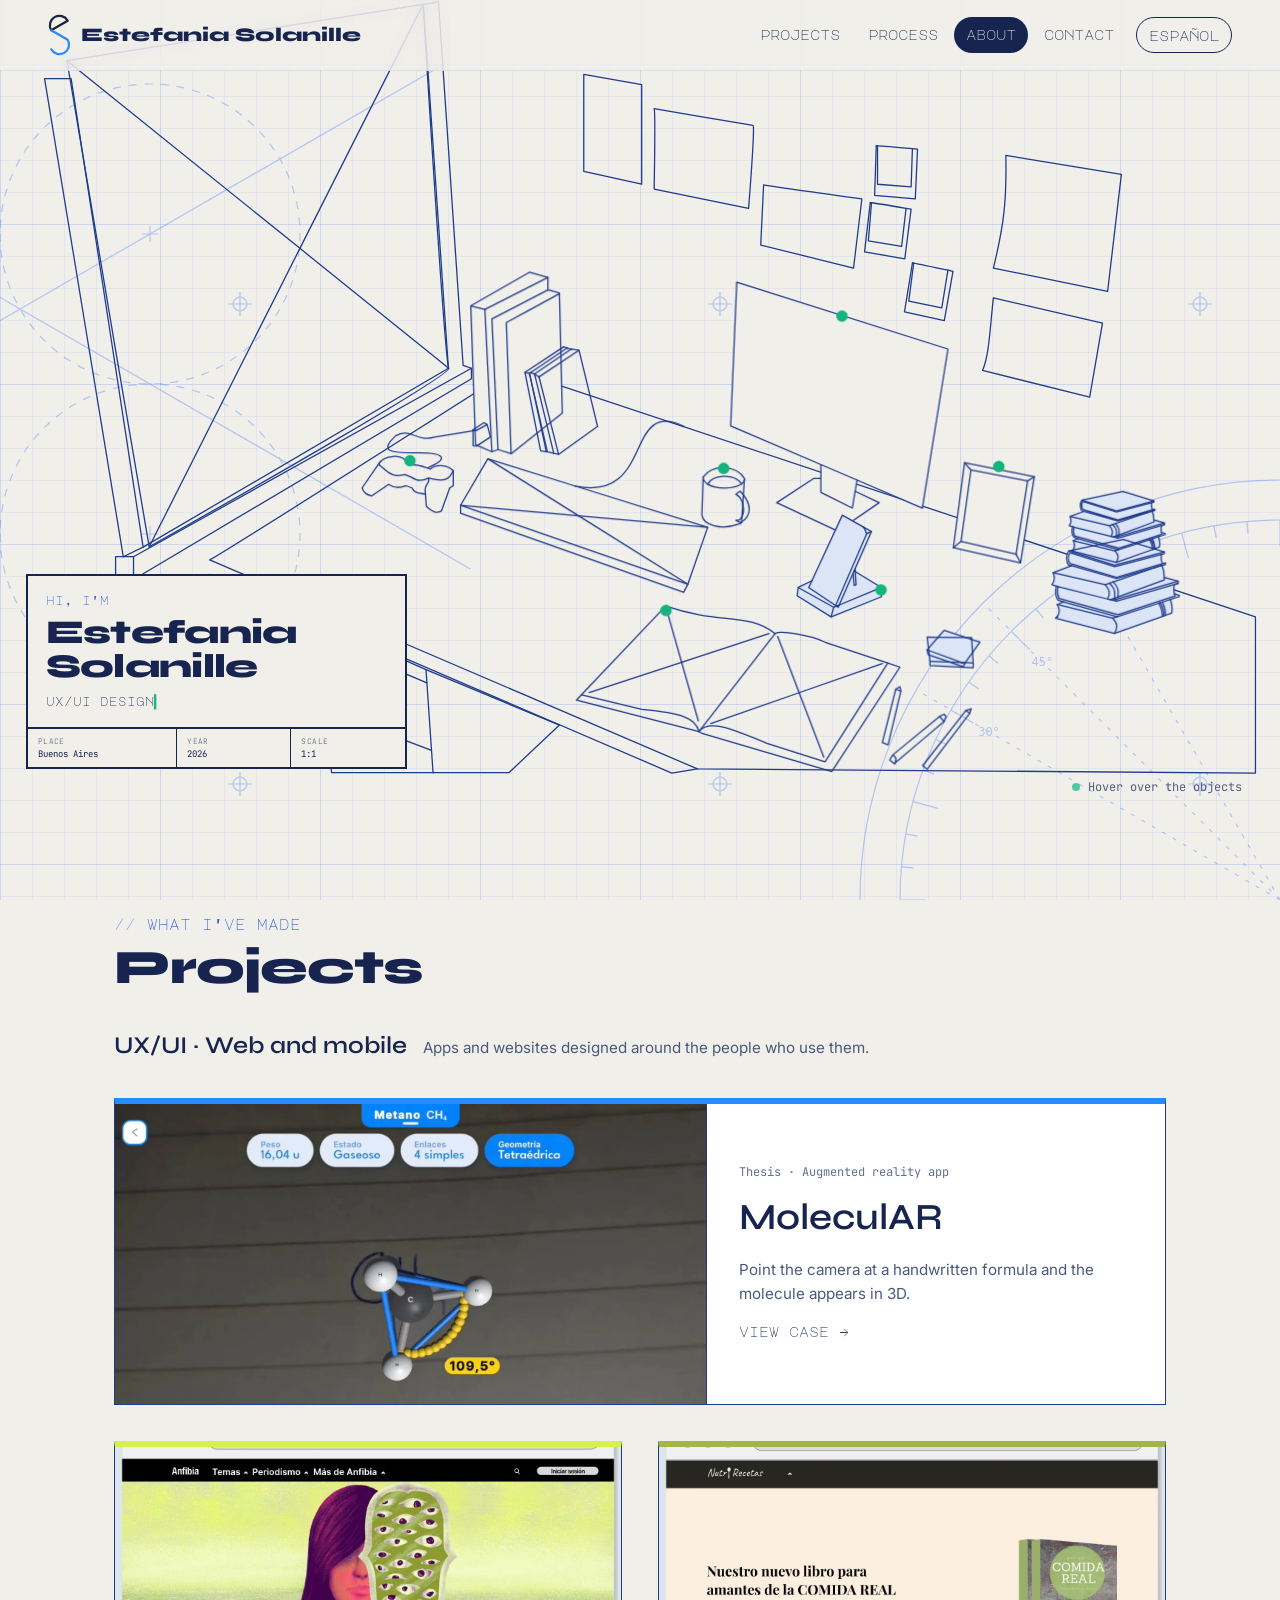
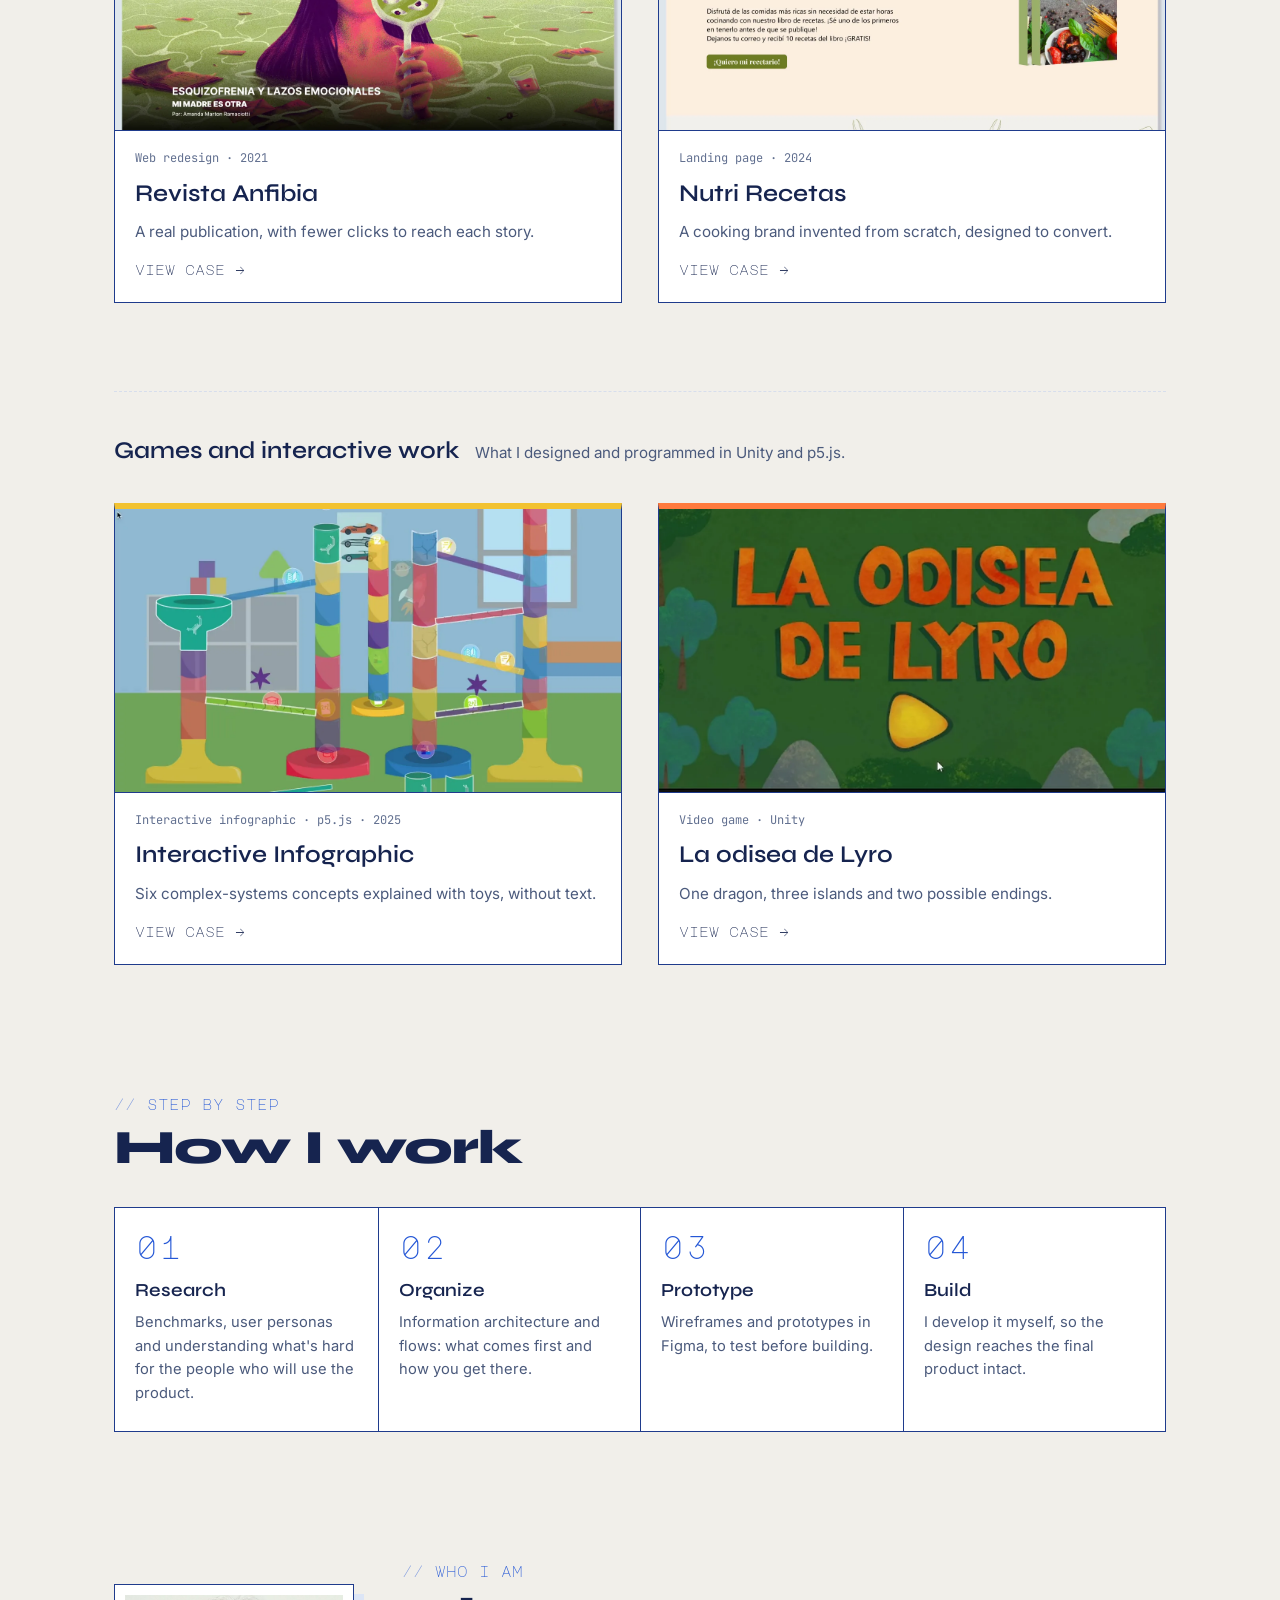
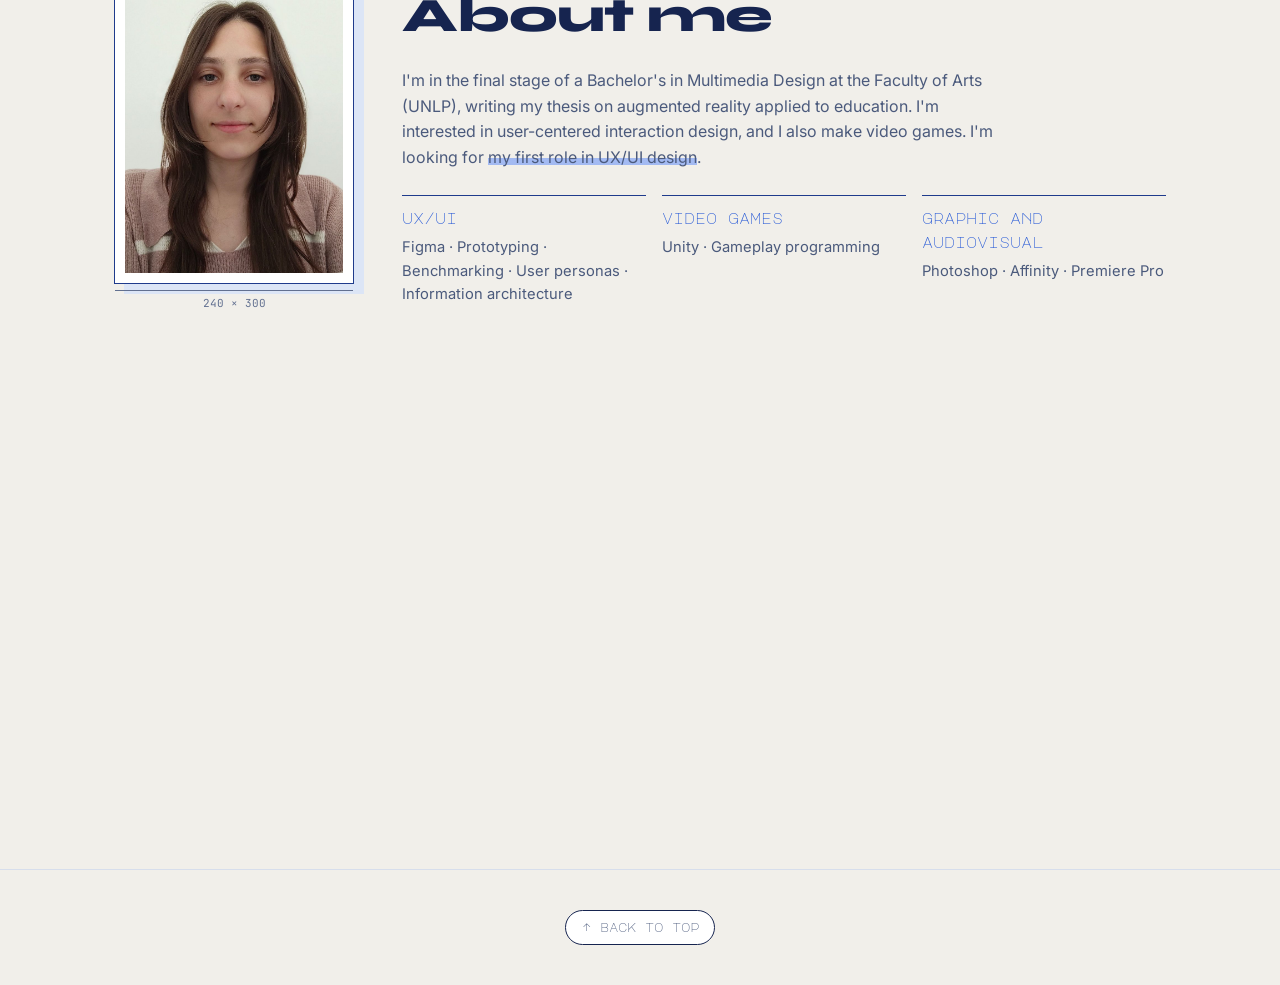
==== commit b02da0b1: "Dibujos de la taza y el joystick adentro de los objetos Co-Authored-By: Claude Opus 5.5 <noreply@ant" ====
--- a/en/index.html
+++ b/en/index.html
@@ -40,7 +40,7 @@
 
   <section id="inicio" class="hero">
     <div class="stage">
-      <svg class="desk" viewBox="0 0 1920 1080" style="--done:2643ms" role="group" aria-label="Line drawing of my desk"><defs><clipPath id="clip-monitor-0"><polygon points="1110.5,319 1440.5,423.5 1400.5,672 1298.5,628.2 1242,604 1101,543.5"/></clipPath><clipPath id="clip-telefono-0"><polygon points="1275.5,683 1313.5,712 1265,824.3 1227.88,785.5"/></clipPath><clipPath id="clip-marco-0"><polygon points="1476.5,612.5 1565,629.5 1547,744 1461,724"/></clipPath><clipPath id="clip-cuaderno-0"><polygon points="999.5,825 1170.5,868 1051.5,1021 868,963.57"/></clipPath><clipPath id="clip-cuaderno-1"><polygon points="1170.5,868 1346.5,914.2 1248.5,1068.5 1051.5,1021"/></clipPath></defs><g class="part"><path class="ln" style="--n:0" pathLength="1" d="M625 924.5L454.262 848.5V872L465.652 982L477.5 1085.5H636"/><path class="ln" style="--n:1" pathLength="1" d="M636 1085.5H754.5L833.5 1011L625 924.5"/><path class="ln" style="--n:2" pathLength="1" d="M625 924.5L626.401 945L633.609 1050.5L636 1085.5"/><path class="ln" style="--n:3" pathLength="1" d="M593.5 1035.5L520.5 1002.5L465.652 982"/><path class="ln" style="--n:4" pathLength="1" d="M520.5 1002.5C512.684 1009.29 517.35 1014.24 533 1024L588 1047L593.5 1035.5"/><path class="ln" style="--n:5" pathLength="1" d="M593.5 1035.5L633.609 1050.5"/><path class="ln" style="--n:6" pathLength="1" d="M454.262 872L626.401 945"/><path class="ln" style="--n:7" pathLength="1" d="M183 733L70.5 1H29L152 748"/><path class="ln" style="--n:8" pathLength="1" d="M152 748L183 733L660 453.5L621 -114.5L644.5 -119.5L683 449L696 453.5V470L168 783.5L140 776V748H152Z"/><path class="ln" style="--n:9" pathLength="1" d="M152 748H168"/><path class="ln" style="--n:10" pathLength="1" d="M168 748V783.5"/><path class="ln" style="--n:11" pathLength="1" d="M168 748L696 453.5"/><path class="ln" style="--n:12" pathLength="1" d="M1049 1079.5L1921 1086V842L759.5 455.5C606 553 296.6 749 287 753L1049 1079.5Z"/><path class="ln" style="--n:13" pathLength="1" d="M1049 1079.5L1009 1086L287 775.5"/><path class="ln" style="--n:14" pathLength="1" d="M660.5 453.5C655.7 443.5 631.833 70.3333 620.5 -115L64 -27C68.8 8.6 151.667 494.167 192.5 732.5C350.5 643.667 665.3 463.5 660.5 453.5Z"/><path class="ln" style="--n:15" pathLength="1" d="M64 -27L427.987 266.203"/><path class="ln" style="--n:16" pathLength="1" d="M192.5 732.5L427.987 266.203"/><path class="ln" style="--n:17" pathLength="1" d="M660.5 453.5L427.987 266.203"/><path class="ln" style="--n:18" pathLength="1" d="M620.5 -115L427.987 266.203"/></g><g class="part"><path class="ln" style="--n:19" pathLength="1" d="M1385 110.31C1366.37 108.718 1339.05 106.465 1330.5 106.063C1329.63 106.022 1328.95 106 1328.5 106L1326 183.5L1389.5 189L1393 111C1390.62 110.793 1387.91 110.56 1385 110.31Z"/><path class="ln" style="--n:20" pathLength="1" d="M1328.5 106L1330.5 106.063"/><path class="ln" style="--n:21" pathLength="1" d="M1330.5 106.063V166L1383 170L1385 110.31"/><path class="ln" style="--n:22" pathLength="1" d="M1375.08 203.652C1356.65 200.526 1329.61 196.023 1321.12 194.915C1320.26 194.803 1319.59 194.725 1319.13 194.688L1310.24 271.716L1373.07 282.444L1383 205C1380.64 204.596 1377.97 204.141 1375.08 203.652Z"/><path class="ln" style="--n:23" pathLength="1" d="M1319.13 194.688L1321.12 194.915"/><path class="ln" style="--n:24" pathLength="1" d="M1321.12 194.915L1316.17 254.648L1368.16 262.972L1375.08 203.652"/><path class="ln" style="--n:25" pathLength="1" d="M1440.54 300.326C1422.28 296.347 1395.48 290.592 1387.05 289.091C1386.19 288.938 1385.52 288.829 1385.07 288.771L1372.6 365.302L1434.87 378.94L1448.39 302.041C1446.05 301.528 1443.4 300.949 1440.54 300.326Z"/><path class="ln" style="--n:26" pathLength="1" d="M1385.07 288.771L1387.05 289.091"/><path class="ln" style="--n:27" pathLength="1" d="M1387.05 289.091L1379.32 348.528L1430.87 359.26L1440.54 300.326"/><path class="ln" style="--n:28" pathLength="1" d="M1531 121C1532.39 192.084 1527.92 230.567 1511.5 297L1690 333.5L1711.5 150.5L1531 121Z"/><path class="ln" style="--n:29" pathLength="1" d="M1511.5 343.5L1682 383L1662 498.5L1494.5 457C1504.74 433.821 1505.97 394.323 1511.5 343.5Z"/><path class="ln" style="--n:30" pathLength="1" d="M1152.5 167C1157.3 168.2 1256.83 182.167 1306 189L1293 297L1148 261L1152.5 167Z"/><path class="ln" style="--n:31" pathLength="1" d="M981.5 48C983.1 51.6 982.167 133.167 981.5 173.5L1129 203.652C1132.5 160.435 1138.8 74 1136 74C1133.2 74 1031.83 56.6667 981.5 48Z"/><path class="ln" style="--n:32" pathLength="1" d="M871.5 146L962 166V10.5L871.5 -5.5V146Z"/></g><g class="part"><path class="paper" d="M786.5 303.5L815.5 311.5V331C822.333 332.5 835.5 335.8 833.5 337L838 523.5L758 587L737.5 580.5L728 584L702.5 573L695 356L786.5 303.5Z"/><path class="ln" style="--n:33" pathLength="1" d="M695 356L717 361.5"/><path class="ln" style="--n:34" pathLength="1" d="M737.5 580.5L728 584L702.5 573L695 356L786.5 303.5L815.5 311.5V331"/><path class="ln" style="--n:35" pathLength="1" d="M717 361.5L815.5 311.5"/><path class="ln" style="--n:36" pathLength="1" d="M717 361.5L728 584"/><path class="ln" style="--n:37" pathLength="1" d="M737.5 580.5L728 376.5L815.5 331"/><path class="ln" style="--n:38" pathLength="1" d="M833.5 337L838 523.5L758 587L737.5 580.5"/><path class="ln" style="--n:39" pathLength="1" d="M815.5 331C822.333 332.5 835.5 335.8 833.5 337"/><path class="ln" style="--n:40" pathLength="1" d="M833.5 337C831.5 338.2 777.333 367.5 750.5 382L758 587"/><path class="ln" style="--n:41" pathLength="1" d="M779.5 460L786.5 461.5"/><path class="ln" style="--n:42" pathLength="1" d="M845.5 422L788 460.496"/><path class="ln" style="--n:43" pathLength="1" d="M845.5 422L852 423.5"/><path class="ln" style="--n:44" pathLength="1" d="M786.5 461.5L788 460.496"/><path class="ln" style="--n:45" pathLength="1" d="M788 460.496L794.5 462.5"/><path class="ln" style="--n:46" pathLength="1" d="M794.5 462.5L852 423.5"/><path class="ln" style="--n:47" pathLength="1" d="M794.5 462.5L801.5 467"/><path class="ln" style="--n:48" pathLength="1" d="M864 425.5L801.5 467"/></g><a class="obj" style="--g:0" href="index.html#proyectos" aria-label="Web projects"><path class="paper" d="M1101 543.5L1110.5 319L1440.5 423.5L1400.5 672L1298.5 628.237L1295.5 645.75L1333 663.5L1268.5 708L1173 663.5L1230.5 625.75H1242.01V604L1101 543.5Z"/><g class="sk" clip-path="url(#clip-monitor-0)"><g transform="matrix(0.95376 0.30202 -0.04222 0.99778 1110.5 319)"><path style="--k:0" pathLength="1" d="M10 10H336V30H10Z"/><path style="--k:1" pathLength="1" d="M17 20a3 3 0 1 0 6 0a3 3 0 1 0 -6 0M27 20a3 3 0 1 0 6 0a3 3 0 1 0 -6 0M37 20a3 3 0 1 0 6 0a3 3 0 1 0 -6 0"/><path style="--k:2" pathLength="1" d="M20 44H66"/><path style="--k:3" pathLength="1" d="M236 44H262M272 44H298M308 44H326"/><path style="--k:4" pathLength="1" d="M20 56H326V136H20Z"/><path style="--k:5" pathLength="1" d="M172 88a14 14 0 1 0 28 0a14 14 0 1 0 -28 0"/><path style="--k:6" pathLength="1" d="M164 136C166 112 206 112 208 136"/><path style="--k:7" pathLength="1" d="M32 104H112M32 114H96M32 124H80"/><path style="--k:8" pathLength="1" d="M20 148H118V210H20Z"/><path style="--k:9" pathLength="1" d="M124 148H222V210H124Z"/><path style="--k:10" pathLength="1" d="M228 148H326V210H228Z"/><path style="--k:11" pathLength="1" d="M28 196H96M132 196H200M236 196H304"/></g></g><path class="ln" style="--n:49" pathLength="1" d="M1298.5 628.237L1242.01 604L1101 543.5L1110.5 319L1440.5 423.5L1400.5 672L1298.5 628.237Z"/><path class="ln" style="--n:50" pathLength="1" d="M1242.01 604V625.75"/><path class="ln" style="--n:51" pathLength="1" d="M1298.5 628.237L1295.5 645.75"/><path class="ln" style="--n:52" pathLength="1" d="M1242.01 625.75V647.5L1291 672L1295.5 645.75"/><path class="ln" style="--n:53" pathLength="1" d="M1242.01 625.75H1230.5L1173 663.5L1268.5 708L1333 663.5L1295.5 645.75"/><rect class="hit" x="1093.0" y="311.0" width="355.5" height="405.0"/><circle class="ring" cx="1275" cy="372" r="9"/><circle class="dot" cx="1275" cy="372" r="9"/><g class="tag"><path class="lead-line" d="M1275 372 L1000 300"/><rect class="tag-bg" x="902" y="281" width="197" height="38" rx="19"/><text x="1000" y="306" text-anchor="middle">Web projects</text></g></a><g class="part"><path class="ln" style="--n:54" pathLength="1" d="M786.5 461.5L813 584L804 582.5L779.5 460L840 420L845.5 422"/><path class="ln" style="--n:55" pathLength="1" d="M852 423.5L864 425.5L893 544.5L832 588L824.5 586.5L814.5 584L786.5 461.5"/><path class="ln" style="--n:56" pathLength="1" d="M794.5 462.5L824.5 586.5"/><path class="ln" style="--n:57" pathLength="1" d="M801.5 467L832 588"/><path class="ln" style="--n:58" pathLength="1" d="M857.5 637.364L721.5 595L679 667.5V680L1027.5 803.5L1034 791L1065 702L857.5 637.364Z"/><path class="ln" style="--n:59" pathLength="1" d="M721.5 595L863.366 683.978"/><path class="ln" style="--n:60" pathLength="1" d="M679 667.5L1034 791"/><path class="ln" style="--n:61" pathLength="1" d="M679 667.5L863.366 683.978"/><path class="ln" style="--n:62" pathLength="1" d="M1034 791L863.366 683.978"/><path class="ln" style="--n:63" pathLength="1" d="M1065 702L863.366 683.978"/><path class="ln" style="--n:64" pathLength="1" d="M857.5 637.364C982.587 663.815 934 498.5 1028 544.5"/></g><a class="obj" style="--g:1" href="lyro.html" aria-label="Games"><path class="ln" style="--n:65" pathLength="1" d="M550.5 603.5L525 640.5C527.8 648.562 531.758 650.596 540 653L566.5 635C576.273 640.961 582.271 640.782 593.5 637L603 640.5C605.647 647.086 611.219 648.663 624 650"/><path class="ln" style="--n:66" pathLength="1" d="M550.5 603.5L566.5 616.5C575.579 622.531 581.416 621.802 592 619.5L600.5 623"/><path class="ln" style="--n:67" pathLength="1" d="M629 625V630.5C624.358 637.442 622.247 641.456 624 650L625.5 669.5C638.835 681.195 642.463 679.519 648.847 676.571L649 676.5L662 640.5L667.5 637V613.5C660 605.5 643 602 631.5 611C629.927 610.358 628.433 609.761 627 609.206C616.17 605.017 608.79 603.292 596.5 603.5C588.5 584.5 558 590 550.5 603.5"/><path class="ln" style="--n:68" pathLength="1" d="M601.5 623.5C612.735 630.607 618.665 629.689 629 625C653.666 631.581 661.169 627.994 667.5 613.5"/><path class="ln" style="--n:69" pathLength="1" d="M627 609.206C659.638 596.154 657 585.5 613.5 585.5C568.282 586.315 551.322 583.765 577.5 559C600.5 545.5 609.906 569.404 638.5 561L698.5 551.233"/><path class="ln" style="--n:70" pathLength="1" d="M698.5 549.5L704 550.5L720.5 541.5"/><path class="ln" style="--n:71" pathLength="1" d="M698.5 551.233V549.5L715.5 538.5L720.5 541.5L725.5 561L704 575L698.5 574.5V551.233Z"/><path class="ln" style="--n:72" pathLength="1" d="M698.5 551.233L703 550.5"/><g class="sk"><path style="--k:0" pathLength="1" d="M572 470L588 498H556Z"/><path style="--k:1" pathLength="1" d="M606 478a12 12 0 1 0 24 0a12 12 0 1 0 -24 0"/><path style="--k:2" pathLength="1" d="M646 492L668 514M668 492L646 514"/><path style="--k:3" pathLength="1" d="M590 518H610V538H590Z"/><path style="--k:4" pathLength="1" d="M548 528C552 520 558 520 562 528"/><path style="--k:5" pathLength="1" d="M676 466C680 458 686 458 690 466"/></g><rect class="hit" x="517.0" y="530.5" width="216.5" height="158.69500000000005"/><circle class="ring" cx="600" cy="598" r="9"/><circle class="dot" cx="600" cy="598" r="9"/><g class="tag"><path class="lead-line" d="M600 598 L455 655"/><rect class="tag-bg" x="402" y="636" width="106" height="38" rx="19"/><text x="455" y="661" text-anchor="middle">Games</text></g></a><a class="obj" style="--g:2" href="index.html#contacto" aria-label="Contact"><path class="ln" style="--n:73" pathLength="1" d="M1118.06 693.63L1118 694.556C1117.33 695.389 1115.5 697.056 1113.5 697.056C1086 707.056 1058 699.056 1056 682.556L1058 623.556C1072.5 602.556 1112 605.056 1122.5 626.056C1122.56 626.82 1122.51 627.556 1122.35 628.265"/><path class="ln" style="--n:74" pathLength="1" d="M1122.35 628.265C1121.86 630.52 1120.31 632.491 1118 634.157C1107.05 642.057 1079.02 643.071 1065.5 634.78C1061.07 632.065 1058.2 628.352 1058 623.556"/><path class="ln" style="--n:75" pathLength="1" d="M1122.5 626.056L1122.35 628.265"/><path class="ln" style="--n:76" pathLength="1" d="M1118.06 693.63L1118.57 685.828"/><path class="ln" style="--n:77" pathLength="1" d="M1118.06 693.63C1117.56 693.946 1117.04 694.254 1116.5 694.556L1109 691.056C1113.36 691.9 1116.57 689.656 1118.57 685.828"/><path class="ln" style="--n:78" pathLength="1" d="M1118.06 693.63C1134.47 683.348 1132.47 666.039 1120.83 651.419"/><path class="ln" style="--n:79" pathLength="1" d="M1118.57 685.828L1119.91 665.542"/><path class="ln" style="--n:80" pathLength="1" d="M1118.57 685.828C1121.25 680.703 1121.75 672.737 1119.91 665.542"/><path class="ln" style="--n:81" pathLength="1" d="M1119.91 665.542L1120.83 651.419"/><path class="ln" style="--n:82" pathLength="1" d="M1119.91 665.542C1118.24 659.014 1114.64 653.119 1109 650.556L1115.5 645.556C1117.45 647.442 1119.23 649.405 1120.83 651.419"/><path class="ln" style="--n:83" pathLength="1" d="M1120.83 651.419L1122.35 628.265"/><path class="ln" style="--n:84" pathLength="1" d="M1065.5 634.78C1070 620.056 1106.5 616.556 1118 634.157"/><g class="sk"><path style="--k:0" pathLength="1" d="M1072 604C1062 590 1082 582 1072 568"/><path style="--k:1" pathLength="1" d="M1092 604C1082 588 1102 578 1092 562"/><path style="--k:2" pathLength="1" d="M1112 604C1102 590 1122 582 1112 568"/><path style="--k:3" pathLength="1" d="M1068 520H1116V552H1068Z"/><path style="--k:4" pathLength="1" d="M1068 520L1092 538L1116 520"/></g><rect class="hit" x="1048.0" y="594.556" width="94.47000000000003" height="120.5"/><circle class="ring" cx="1056" cy="650" r="9"/><circle class="dot" cx="1056" cy="650" r="9"/><g class="tag"><path class="lead-line" d="M1056 650 L965 610"/><rect class="tag-bg" x="899" y="591" width="132" height="38" rx="19"/><text x="965" y="616" text-anchor="middle">Contact</text></g></a><a class="obj" style="--g:3" href="molecular.html" aria-label="Mobile work"><path class="tint" d="M1275.5 683L1307.5 700.934L1321 708.5L1295.33 767L1295.6 770.971L1336.5 796V810.5L1258 842L1205 809L1206.5 796L1227.88 785.5L1275.5 683Z"/><g class="sk" clip-path="url(#clip-telefono-0)"><g transform="matrix(0.42142 -0.90708 0.68741 0.71852 1227.88 785.5)"><g transform="matrix(0.1091 0.2386 -0.2386 0.1091 84.07 -23.33)"><path style="--k:0;stroke-width:9" pathLength="1" d="M154.813 168.779C151.637 176.715 150.368 183.679 150.358 193.699C150.353 199.326 152.896 204.683 155.114 209.286C157.126 213.462 161.471 215.825 165.12 218.047C168.275 219.97 171.649 220.289 175.765 219.187C191.625 214.942 198.978 194.591 202.341 185.186C203.703 181.375 203.462 177.068 202.99 172.785C202.014 163.94 196.5 151.299 175.513 151.299L175.384 151.299C172.031 151.298 169.581 151.298 167.817 152.391C164.862 155.386 162.492 158.276 159.847 161.281C158.369 163.342 156.618 166.489 154.813 172.594"/><path style="--k:1;stroke-width:9" pathLength="1" d="M201.5 133.781C202.759 128.726 205.945 119.816 220.516 93.0359C224.06 86.4397 225.634 82.9771 226.602 80.7211C227.57 78.4651 227.885 77.5208 228.209 77.5017"/><path style="--k:2;stroke-width:9" pathLength="1" d="M150.703 242.236C147.971 246.085 143.557 254.873 139.262 272.529C137.986 277.158 136.657 280.484 135.193 283.637C133.729 286.79 132.171 289.669 131.5 292.828"/><path style="--k:3;stroke-width:15" pathLength="1" d="M7.5 289.502C7.5 289.097 7.5 288.692 13.0157 276.536C18.5314 264.379 29.5629 240.484 35.4579 227.365C41.3529 214.245 41.7771 212.625 43.5 208.502"/><path style="--k:4;stroke-width:15" pathLength="1" d="M58.5 174.872C59.0203 170.679 61.1172 165.444 64.5305 157.561C66.2771 153.528 67.9439 147.321 70.5689 140.368C74.7706 127.629 80.5567 113.937 82.7994 108.805C83.1975 107.614 83.4577 106.574 83.7257 105.502"/><path style="--k:5;stroke-width:15" pathLength="1" d="M99.7413 76.8624C102.179 72.1853 106.281 64.2364 111.786 54.5934C116.502 46.0006 125.121 29.8969 129.84 20.8546C134.56 11.8123 135.119 10.3193 136.5 7.50175"/></g></g></g><path class="ln" style="--n:85" pathLength="1" d="M1313.5 712C1312.33 708.778 1309.5 702.055 1307.5 700.934L1275.5 683L1227.88 785.5"/><path class="ln" style="--n:86" pathLength="1" d="M1294.01 770L1295.33 767L1321 708.5L1307.5 700.934"/><path class="ln" style="--n:87" pathLength="1" d="M1321 708.5L1313.5 712"/><path class="ln" style="--n:88" pathLength="1" d="M1313.5 712L1265 824.304"/><path class="ln" style="--n:89" pathLength="1" d="M1265 824.304L1223 796L1227.88 785.5"/><path class="ln" style="--n:90" pathLength="1" d="M1265 824.304L1266.33 825.199"/><path class="ln" style="--n:91" pathLength="1" d="M1295.6 770.971L1336.5 796V810.5L1258 842L1205 809L1206.5 796L1227.88 785.5"/><path class="ln" style="--n:92" pathLength="1" d="M1336.5 796L1270.56 823.437"/><path class="ln" style="--n:93" pathLength="1" d="M1258 842L1262 827"/><path class="ln" style="--n:94" pathLength="1" d="M1262 827L1206.5 796"/><path class="ln" style="--n:95" pathLength="1" d="M1262 827L1266.33 825.199"/><path class="ln" style="--n:96" pathLength="1" d="M1295.6 770.971L1294.01 770"/><path class="ln" style="--n:97" pathLength="1" d="M1295.6 770.971L1297 791.5L1294.01 793L1292.26 774"/><path class="ln" style="--n:98" pathLength="1" d="M1295.6 770.971L1295.33 767"/><path class="ln" style="--n:99" pathLength="1" d="M1270.56 823.437L1292.26 774L1294.01 770"/><path class="ln" style="--n:100" pathLength="1" d="M1270.56 823.437L1269 827L1266.33 825.199"/><path class="ln" style="--n:101" pathLength="1" d="M1270.56 823.437L1266.33 825.199"/><rect class="hit" x="1197.0" y="675.0" width="147.5" height="175.0"/><circle class="ring" cx="1336" cy="800" r="9"/><circle class="dot" cx="1336" cy="800" r="9"/><g class="tag"><path class="lead-line" d="M1336 800 L1455 818"/><rect class="tag-bg" x="1344" y="799" width="223" height="38" rx="19"/><text x="1455" y="824" text-anchor="middle">Mobile work</text></g></a><a class="obj" style="--g:4" href="index.html#sobre-mi" aria-label="About me"><path class="paper" d="M1466.5 601L1575.5 623L1554 757.5L1449 734L1466.5 601Z"/><g class="sk" clip-path="url(#clip-marco-0)"><g transform="matrix(0.98333 0.18889 -0.13839 0.99554 1476.5 612.5)"><g transform="matrix(0.2535 0 0 0.2535 26.75 7.84)"><path style="--k:0;stroke-width:9" pathLength="1" d="M127.09 62.5a60.5 60.5 0 1 0 -121 0a60.5 60.5 0 1 0 121 0"/><path style="--k:1;stroke-width:9" pathLength="1" d="M68.59 124V199"/><path style="--k:2;stroke-width:9" pathLength="1" d="M1.59 199H141.59"/><path style="--k:3;stroke-width:9" pathLength="1" d="M68.59 199V290.5"/><path style="--k:4;stroke-width:9" pathLength="1" d="M68.59 290.5L141.59 378.5"/><path style="--k:5;stroke-width:9" pathLength="1" d="M68.59 290.5L1.59 378.5"/></g></g></g><path class="ln" style="--n:102" pathLength="1" d="M1476.5 612.5L1565 629.5"/><path class="ln" style="--n:103" pathLength="1" d="M1476.5 612.5L1461 724"/><path class="ln" style="--n:104" pathLength="1" d="M1476.5 612.5L1466.5 601"/><path class="ln" style="--n:105" pathLength="1" d="M1565 629.5L1547 744"/><path class="ln" style="--n:106" pathLength="1" d="M1565 629.5L1575.5 623"/><path class="ln" style="--n:107" pathLength="1" d="M1547 744L1461 724"/><path class="ln" style="--n:108" pathLength="1" d="M1547 744L1554 757.5"/><path class="ln" style="--n:109" pathLength="1" d="M1461 724L1449 734"/><path class="ln" style="--n:110" pathLength="1" d="M1554 757.5L1575.5 623L1466.5 601L1449 734L1554 757.5Z"/><rect class="hit" x="1441.0" y="593.0" width="142.5" height="172.5"/><circle class="ring" cx="1520" cy="607" r="9"/><circle class="dot" cx="1520" cy="607" r="9"/><g class="tag"><path class="lead-line" d="M1520 607 L1520 555"/><rect class="tag-bg" x="1454" y="536" width="132" height="38" rx="19"/><text x="1520" y="561" text-anchor="middle">About me</text></g></a><g class="part"><path class="tint" d="M1700.66 868L1608.53 843.962L1612.67 839.34L1611.29 843.038C1615.32 834.592 1615.73 830.087 1611.29 822.698L1620.97 818.538L1612.67 815.764C1607.51 808.681 1607.61 803.023 1609.91 794.038L1603 791.726C1607.15 786.642 1607.78 779.976 1604.84 772.774L1633.86 762.141L1629.26 761.217C1627.88 760.292 1622.86 748.754 1629.26 739.028L1714.48 721L1778.51 740.415V743.189L1773.9 744.399C1773.06 750.807 1773.31 754.049 1775.74 758.883L1780.35 757.519V760.292L1775.08 761.789C1778.15 768.565 1778.59 772.743 1778.51 780.17L1800.16 786.179V789.877L1794.17 791.726C1792.87 796.519 1793.31 799.769 1794.17 805.594L1802 808.368V810.217L1788.18 814.84C1790.98 824.066 1791.98 828.986 1790.02 836.104L1780.35 839.556L1777.59 840.543L1775.74 841.201L1700.66 868Z"/><path class="tint" d="M1703.61 757L1634.17 738.849L1637.29 735.359L1636.25 738.151C1639.29 731.774 1639.6 728.372 1636.25 722.792L1643.54 719.651L1637.29 717.557C1633.4 712.208 1633.47 707.935 1635.21 701.151L1630 699.406C1633.12 695.566 1633.61 690.533 1631.39 685.094L1653.26 677.066L1649.79 676.368C1648.75 675.67 1644.97 666.957 1649.79 659.613L1714.03 646L1762.29 660.66V662.755L1758.82 663.669C1758.18 668.507 1758.38 670.955 1760.21 674.606L1763.68 673.576V675.67L1759.71 676.8C1762.02 681.917 1762.36 685.072 1762.29 690.679L1778.61 695.217V698.009L1774.1 699.406C1773.12 703.025 1773.45 705.479 1774.1 709.877L1780 711.972V713.368L1769.58 716.859C1771.69 723.826 1772.45 727.541 1770.97 732.915L1763.68 735.522L1761.6 736.267L1760.21 736.764L1703.61 757Z"/><path class="ln" style="--n:111" pathLength="1" d="M1775.74 841.201L1700.66 868L1608.53 843.962L1612.67 839.34L1611.29 843.038C1615.32 834.592 1615.73 830.087 1611.29 822.698L1620.97 818.538"/><path class="ln" style="--n:112" pathLength="1" d="M1700.66 868C1706 857.893 1705.99 852.564 1697.89 843.962"/><path class="ln" style="--n:113" pathLength="1" d="M1788.18 814.84C1790.98 824.066 1791.98 828.986 1790.02 836.104L1780.35 839.556"/><path class="ln" style="--n:114" pathLength="1" d="M1788.18 814.84L1802 810.217V808.368L1794.17 805.594"/><path class="ln" style="--n:115" pathLength="1" d="M1772.06 820.04L1775.74 818.851L1788.18 814.84"/><path class="ln" style="--n:116" pathLength="1" d="M1697.89 843.962L1611.29 822.698"/><path class="ln" style="--n:117" pathLength="1" d="M1697.89 843.962L1705.06 841.651"/><path class="ln" style="--n:118" pathLength="1" d="M1620.97 818.538L1705.06 841.651"/><path class="ln" style="--n:119" pathLength="1" d="M1620.97 818.538L1612.67 815.764C1607.51 808.681 1607.61 803.023 1609.91 794.038"/><path class="ln" style="--n:120" pathLength="1" d="M1705.06 841.651L1769.75 820.783"/><path class="ln" style="--n:121" pathLength="1" d="M1612.67 794.731C1610.9 801.468 1611.07 805.441 1614.06 812.991L1706.19 838.415L1795.55 809.292L1794.17 805.594C1793.31 799.769 1792.87 796.519 1794.17 791.726L1800.16 789.877V786.179L1778.51 780.17"/><path class="ln" style="--n:122" pathLength="1" d="M1694.21 815.186L1703.88 817.613L1800.16 789.877"/><path class="ln" style="--n:123" pathLength="1" d="M1800.16 786.179L1702.5 814.84"/><path class="ln" style="--n:124" pathLength="1" d="M1702.5 814.84L1703.88 817.613"/><path class="ln" style="--n:125" pathLength="1" d="M1702.5 814.84L1698.81 813.5"/><path class="ln" style="--n:126" pathLength="1" d="M1633.86 762.141L1604.84 772.774C1607.78 779.976 1607.15 786.642 1603 791.726L1609.91 794.038"/><path class="ln" style="--n:127" pathLength="1" d="M1609.91 794.038L1612.67 794.731"/><path class="ln" style="--n:128" pathLength="1" d="M1775.08 761.789C1778.15 768.566 1778.59 772.743 1778.51 780.17V784.33L1706.19 810.802"/><path class="ln" style="--n:129" pathLength="1" d="M1612.67 794.731L1690.06 814.146L1694.21 815.186"/><path class="ln" style="--n:130" pathLength="1" d="M1706.19 810.802L1701.12 812.657L1698.81 813.5L1694.21 815.186"/><path class="ln" style="--n:131" pathLength="1" d="M1775.08 761.789C1775 761.6 1774.91 761.41 1774.82 761.217L1764.2 764.881"/><path class="ln" style="--n:132" pathLength="1" d="M1775.08 761.789L1764.2 764.881"/><path class="ln" style="--n:133" pathLength="1" d="M1773.9 744.399L1701.12 763.528L1631.1 741.802C1627.53 748.095 1627.69 751.746 1631.1 758.443L1703.88 780.17L1775.74 758.883L1780.35 757.519V760.292L1775.08 761.789"/><path class="ln" style="--n:134" pathLength="1" d="M1690.06 814.146C1694.61 804.744 1693.26 799.893 1686.38 791.726"/><path class="ln" style="--n:135" pathLength="1" d="M1686.38 791.726L1604.84 772.774"/><path class="ln" style="--n:136" pathLength="1" d="M1698.81 787.436L1693.08 789.415L1686.38 791.726"/><path class="ln" style="--n:137" pathLength="1" d="M1773.9 744.399L1778.51 743.189V740.415L1714.48 721L1629.26 739.028C1622.86 748.754 1627.88 760.292 1629.26 761.217L1633.86 762.141L1703.88 782.019L1764.2 764.881"/><path class="ln" style="--n:138" pathLength="1" d="M1764.2 764.881L1698.81 787.436"/><path class="ln" style="--n:139" pathLength="1" d="M1778.51 740.415L1701.12 761.217L1629.26 739.028"/><path class="ln" style="--n:140" pathLength="1" d="M1775.74 758.883C1773.31 754.049 1773.06 750.807 1773.9 744.399"/><path class="ln" style="--n:141" pathLength="1" d="M1693.08 789.415C1699.86 796.156 1702.41 800.739 1701.12 812.657"/><path class="ln" style="--n:142" pathLength="1" d="M1698.81 787.436C1706.15 794.94 1707.57 800.13 1706.19 810.802"/><path class="ln" style="--n:143" pathLength="1" d="M1772.06 820.04C1777.13 827.07 1778.45 831.522 1777.59 840.543"/><path class="ln" style="--n:144" pathLength="1" d="M1772.06 820.04L1769.75 820.783"/><path class="ln" style="--n:145" pathLength="1" d="M1775.74 841.201L1777.59 840.543L1780.35 839.556"/><path class="ln" style="--n:146" pathLength="1" d="M1775.74 818.851C1779.19 826.627 1781.06 830.998 1780.35 839.556"/><path class="ln" style="--n:147" pathLength="1" d="M1769.75 820.783C1774.22 828.029 1775.68 832.464 1775.74 841.201"/><path class="ln" style="--n:148" pathLength="1" d="M1760.21 736.764L1703.61 757L1634.17 738.849L1637.29 735.359L1636.25 738.151C1639.29 731.774 1639.6 728.372 1636.25 722.792L1643.54 719.651"/><path class="ln" style="--n:149" pathLength="1" d="M1703.61 757C1707.64 749.368 1707.63 745.345 1701.53 738.849"/><path class="ln" style="--n:150" pathLength="1" d="M1761.6 736.267L1763.68 735.522L1770.97 732.915C1772.45 727.541 1771.69 723.826 1769.58 716.859"/><path class="ln" style="--n:151" pathLength="1" d="M1769.58 716.859L1780 713.368V711.972L1774.1 709.877"/><path class="ln" style="--n:152" pathLength="1" d="M1769.58 716.859L1760.21 719.888"/><path class="ln" style="--n:153" pathLength="1" d="M1701.53 738.849L1636.25 722.792"/><path class="ln" style="--n:154" pathLength="1" d="M1701.53 738.849L1706.93 737.104"/><path class="ln" style="--n:155" pathLength="1" d="M1643.54 719.651L1706.93 737.104"/><path class="ln" style="--n:156" pathLength="1" d="M1643.54 719.651L1637.29 717.557C1633.4 712.208 1633.47 707.935 1635.21 701.151"/><path class="ln" style="--n:157" pathLength="1" d="M1706.93 737.104L1755.69 721.346"/><path class="ln" style="--n:158" pathLength="1" d="M1637.29 701.675C1635.95 706.762 1636.08 709.762 1638.33 715.462L1707.78 734.66L1775.14 712.67L1774.1 709.877C1773.45 705.479 1773.12 703.025 1774.1 699.406L1778.61 698.009V695.217L1762.29 690.679"/><path class="ln" style="--n:159" pathLength="1" d="M1695.63 716.335L1698.75 717.12L1706.04 718.953L1778.61 698.009"/><path class="ln" style="--n:160" pathLength="1" d="M1778.61 695.217L1705 716.859"/><path class="ln" style="--n:161" pathLength="1" d="M1705 716.859L1706.04 718.953"/><path class="ln" style="--n:162" pathLength="1" d="M1705 716.859L1702.22 715.847"/><path class="ln" style="--n:163" pathLength="1" d="M1653.26 677.066L1631.39 685.094C1633.61 690.533 1633.13 695.566 1630 699.406L1635.21 701.151"/><path class="ln" style="--n:164" pathLength="1" d="M1695.63 716.335L1637.29 701.675L1635.21 701.151"/><path class="ln" style="--n:165" pathLength="1" d="M1759.71 676.8C1762.02 681.917 1762.36 685.072 1762.29 690.679V693.821L1707.78 713.81"/><path class="ln" style="--n:166" pathLength="1" d="M1707.78 713.81L1703.96 715.211L1702.22 715.847L1698.75 717.12"/><path class="ln" style="--n:167" pathLength="1" d="M1759.71 676.8C1759.65 676.657 1759.58 676.513 1759.51 676.368L1751.51 679.134"/><path class="ln" style="--n:168" pathLength="1" d="M1759.71 676.8L1751.51 679.134"/><path class="ln" style="--n:169" pathLength="1" d="M1759.71 676.8L1763.68 675.67V673.576L1760.21 674.606"/><path class="ln" style="--n:170" pathLength="1" d="M1695.63 716.335C1699.05 709.235 1698.04 705.572 1692.85 699.406"/><path class="ln" style="--n:171" pathLength="1" d="M1692.85 699.406L1631.39 685.094"/><path class="ln" style="--n:172" pathLength="1" d="M1692.85 699.406L1697.9 697.66"/><path class="ln" style="--n:173" pathLength="1" d="M1760.21 674.606L1706.04 690.679L1651.18 674.274C1648.61 669.216 1648.49 666.46 1651.18 661.708L1703.96 678.113L1758.82 663.669L1762.29 662.755V660.66L1714.03 646L1649.79 659.613C1644.97 666.957 1648.75 675.67 1649.79 676.368L1653.26 677.066L1706.04 692.075L1751.51 679.134"/><path class="ln" style="--n:174" pathLength="1" d="M1697.9 697.66L1702.22 696.166L1751.51 679.134"/><path class="ln" style="--n:175" pathLength="1" d="M1762.29 660.66L1703.96 676.368L1649.79 659.613"/><path class="ln" style="--n:176" pathLength="1" d="M1760.21 674.606C1758.38 670.955 1758.18 668.507 1758.82 663.669"/><path class="ln" style="--n:177" pathLength="1" d="M1697.9 697.66C1703.01 702.751 1704.93 706.211 1703.96 715.211"/><path class="ln" style="--n:178" pathLength="1" d="M1702.22 696.166C1707.75 701.832 1708.82 705.751 1707.78 713.81"/><path class="ln" style="--n:179" pathLength="1" d="M1757.43 720.785C1761.25 726.094 1762.25 729.456 1761.6 736.267"/><path class="ln" style="--n:180" pathLength="1" d="M1755.69 721.346L1757.43 720.785L1760.21 719.888"/><path class="ln" style="--n:181" pathLength="1" d="M1761.6 736.267L1760.21 736.764"/><path class="ln" style="--n:182" pathLength="1" d="M1760.21 719.888C1762.81 725.759 1764.22 729.06 1763.68 735.522"/><path class="ln" style="--n:183" pathLength="1" d="M1755.69 721.346C1759.06 726.818 1760.16 730.166 1760.21 736.764"/></g><a class="obj" style="--g:5" href="index.html#proceso" aria-label="How I work"><g class="sk" clip-path="url(#clip-cuaderno-0)"><g transform="matrix(0.97159 0.24432 -0.68848 0.72550 999.5 825)"><path style="--k:0" pathLength="1" d="M22 18H86V150H22Z"/><path style="--k:1" pathLength="1" d="M22 34H86"/><path style="--k:2" pathLength="1" d="M30 42H78V74H30Z"/><path style="--k:3" pathLength="1" d="M30 42L78 74M78 42L30 74"/><path style="--k:4" pathLength="1" d="M30 84H74M30 92H66M30 100H70"/><path style="--k:5" pathLength="1" d="M34 124H74V136H34Z"/><path style="--k:6" pathLength="1" d="M94 84H118M112 78L118 84L112 90"/><path style="--k:7" pathLength="1" d="M126 40H162V130H126Z"/><path style="--k:8" pathLength="1" d="M126 52H162"/><path style="--k:9" pathLength="1" d="M132 62H156V86H132Z"/><path style="--k:10" pathLength="1" d="M132 96H154M132 104H148"/></g></g><g class="sk" clip-path="url(#clip-cuaderno-1)"><g transform="matrix(1.00000 0.26250 -0.62304 0.80105 1170.5 868)"><path style="--k:0" pathLength="1" d="M18 20H72V48H18Z"/><path style="--k:1" pathLength="1" d="M24 30H62M24 38H52"/><path style="--k:2" pathLength="1" d="M72 34C92 34 100 50 104 66M97 62L104 66L106 59"/><path style="--k:3" pathLength="1" d="M84 70H150V98H84Z"/><path style="--k:4" pathLength="1" d="M90 80H140M90 88H124"/><path style="--k:5" pathLength="1" d="M117 98V122M111 116L117 122L123 116"/><path style="--k:6" pathLength="1" d="M86 124H148V154H86Z"/><path style="--k:7" pathLength="1" d="M92 134H136M92 142H120"/><path style="--k:8" pathLength="1" d="M18 112C26 106 32 118 40 112C48 106 54 118 62 112"/><path style="--k:9" pathLength="1" d="M18 128C26 122 32 134 40 128C48 122 54 134 62 128"/></g></g><path class="ln" style="--n:184" pathLength="1" d="M1051.5 1021L860 972L868 963.57L999.5 825C1084.5 854 1128.5 835 1170.5 868"/><path class="ln" style="--n:185" pathLength="1" d="M1170.5 868L1051.5 1021"/><path class="ln" style="--n:186" pathLength="1" d="M1051.5 1021L1056 1024L1259 1083.5L1365.5 920.5L1346.5 914.167L1248.5 881.5C1228.1 871.388 1179.04 862.564 1170.5 868"/><path class="ln" style="--n:187" pathLength="1" d="M1051.5 1021C1065.89 1002.94 1096.33 1013.76 1157.5 1039.5L1248.5 1068.5L1346.5 914.167"/><path class="ln" style="--n:188" pathLength="1" d="M1051.5 1021C1046.45 999.433 1024 992.652 962 986.5L868 963.57"/><path class="ln x" style="--n:189" pathLength="1" d="M1174.5 872.5L1208.05 960.337"/><path class="ln x" style="--n:190" pathLength="1" d="M1208.05 960.337L1246.5 1061"/><path class="ln x" style="--n:191" pathLength="1" d="M1208.05 960.337L1070 1008.5"/><path class="ln x" style="--n:192" pathLength="1" d="M1208.05 960.337L1338 915"/><path class="ln x" style="--n:193" pathLength="1" d="M1001.5 832.5L1024.36 912.737"/><path class="ln x" style="--n:194" pathLength="1" d="M1024.36 912.737L1050.5 1004.5"/><path class="ln x" style="--n:195" pathLength="1" d="M1024.36 912.737L880 960"/><path class="ln x" style="--n:196" pathLength="1" d="M1024.36 912.737L1161 868"/><rect class="hit" x="852.0" y="817.0" width="521.5" height="274.5"/><circle class="ring" cx="1000" cy="832" r="9"/><circle class="dot" cx="1000" cy="832" r="9"/><g class="tag"><path class="lead-line" d="M1000 832 L880 790"/><rect class="tag-bg" x="788" y="771" width="184" height="38" rx="19"/><text x="880" y="796" text-anchor="middle">How I work</text></g></a><g class="part"><path class="tint" d="M1410.08 891.101L1408 873.5L1425.16 873.747L1434.5 863L1468.94 874.377L1477.5 874.5L1477.67 877.263L1490.5 881.5L1478.96 897.605L1480 914V921.5L1412.5 918V911.5L1411.33 901.633L1409.5 901L1408 893.5L1410.08 891.101Z"/><path class="ln" style="--n:197" pathLength="1" d="M1410.08 891.101L1408 873.5L1425.16 873.747"/><path class="ln" style="--n:198" pathLength="1" d="M1410.08 891.101L1410.48 894.41"/><path class="ln" style="--n:199" pathLength="1" d="M1410.08 891.101L1425.16 873.747"/><path class="ln" style="--n:200" pathLength="1" d="M1411.33 901.633L1409.5 901L1408 893.5L1410.08 891.101"/><path class="ln" style="--n:201" pathLength="1" d="M1410.48 894.41L1411.33 901.633"/><path class="ln" style="--n:202" pathLength="1" d="M1410.48 894.41L1408 893.5"/><path class="ln" style="--n:203" pathLength="1" d="M1410.48 894.41L1461.96 913.332"/><path class="ln" style="--n:204" pathLength="1" d="M1411.33 901.633L1412.5 911.5"/><path class="ln" style="--n:205" pathLength="1" d="M1411.33 901.633L1443.18 912.636"/><path class="ln" style="--n:206" pathLength="1" d="M1478.96 897.605L1480 914V921.5L1412.5 918V911.5"/><path class="ln" style="--n:207" pathLength="1" d="M1412.5 911.5L1443.18 912.636"/><path class="ln" style="--n:208" pathLength="1" d="M1480 914L1467.55 913.539"/><path class="ln" style="--n:209" pathLength="1" d="M1467.55 913.539L1461.96 913.332"/><path class="ln" style="--n:210" pathLength="1" d="M1467.55 913.539L1466.5 915"/><path class="ln" style="--n:211" pathLength="1" d="M1467.55 913.539L1478.96 897.605"/><path class="ln" style="--n:212" pathLength="1" d="M1461.96 913.332L1443.18 912.636"/><path class="ln" style="--n:213" pathLength="1" d="M1461.96 913.332L1466.5 915"/><path class="ln" style="--n:214" pathLength="1" d="M1443.18 912.636L1464.5 920L1466.5 915"/><path class="ln" style="--n:215" pathLength="1" d="M1478.96 897.605L1477.67 877.263"/><path class="ln" style="--n:216" pathLength="1" d="M1478.96 897.605L1490.5 881.5L1477.67 877.263"/><path class="ln" style="--n:217" pathLength="1" d="M1477.67 877.263L1477.5 874.5L1468.94 874.377"/><path class="ln" style="--n:218" pathLength="1" d="M1477.67 877.263L1468.94 874.377"/><path class="ln" style="--n:219" pathLength="1" d="M1468.94 874.377L1425.16 873.747"/><path class="ln" style="--n:220" pathLength="1" d="M1468.94 874.377L1434.5 863L1425.16 873.747"/></g><g class="part"><path class="ln" style="--n:221" pathLength="1" d="M1474.5 992.5L1477 985.5L1468.5 988.5L1401 1074.5L1408 1080L1474.5 992.5Z"/><path class="ln" style="--n:222" pathLength="1" d="M1468.5 988.5L1474.5 992.5"/><path class="ln" style="--n:223" pathLength="1" d="M1357.5 1072L1349.5 1065.5L1354.5 1057.5L1427.5 997.5L1434.5 994L1437.5 997.5L1434.5 1005.5C1409.33 1026.67 1358.7 1069.3 1357.5 1070.5C1360.58 1064.05 1359.35 1061.39 1354.5 1057.5"/><path class="ln" style="--n:224" pathLength="1" d="M1434.5 1005.5L1427.5 997.5"/><path class="ln" style="--n:225" pathLength="1" d="M1359 955L1367 958"/><path class="ln" style="--n:226" pathLength="1" d="M1367 958L1347 1042L1338 1038.5L1359 955L1365.5 951L1367 958Z"/></g></svg>
+      <svg class="desk" viewBox="0 0 1920 1080" style="--done:2643ms" role="group" aria-label="Line drawing of my desk"><defs><clipPath id="clip-monitor-0"><polygon points="1110.5,319 1440.5,423.5 1400.5,672 1298.5,628.2 1242,604 1101,543.5"/></clipPath><clipPath id="clip-telefono-0"><polygon points="1275.5,683 1313.5,712 1265,824.3 1227.88,785.5"/></clipPath><clipPath id="clip-marco-0"><polygon points="1476.5,612.5 1565,629.5 1547,744 1461,724"/></clipPath><clipPath id="clip-cuaderno-0"><polygon points="999.5,825 1170.5,868 1051.5,1021 868,963.57"/></clipPath><clipPath id="clip-cuaderno-1"><polygon points="1170.5,868 1346.5,914.2 1248.5,1068.5 1051.5,1021"/></clipPath></defs><g class="part"><path class="ln" style="--n:0" pathLength="1" d="M625 924.5L454.262 848.5V872L465.652 982L477.5 1085.5H636"/><path class="ln" style="--n:1" pathLength="1" d="M636 1085.5H754.5L833.5 1011L625 924.5"/><path class="ln" style="--n:2" pathLength="1" d="M625 924.5L626.401 945L633.609 1050.5L636 1085.5"/><path class="ln" style="--n:3" pathLength="1" d="M593.5 1035.5L520.5 1002.5L465.652 982"/><path class="ln" style="--n:4" pathLength="1" d="M520.5 1002.5C512.684 1009.29 517.35 1014.24 533 1024L588 1047L593.5 1035.5"/><path class="ln" style="--n:5" pathLength="1" d="M593.5 1035.5L633.609 1050.5"/><path class="ln" style="--n:6" pathLength="1" d="M454.262 872L626.401 945"/><path class="ln" style="--n:7" pathLength="1" d="M183 733L70.5 1H29L152 748"/><path class="ln" style="--n:8" pathLength="1" d="M152 748L183 733L660 453.5L621 -114.5L644.5 -119.5L683 449L696 453.5V470L168 783.5L140 776V748H152Z"/><path class="ln" style="--n:9" pathLength="1" d="M152 748H168"/><path class="ln" style="--n:10" pathLength="1" d="M168 748V783.5"/><path class="ln" style="--n:11" pathLength="1" d="M168 748L696 453.5"/><path class="ln" style="--n:12" pathLength="1" d="M1049 1079.5L1921 1086V842L759.5 455.5C606 553 296.6 749 287 753L1049 1079.5Z"/><path class="ln" style="--n:13" pathLength="1" d="M1049 1079.5L1009 1086L287 775.5"/><path class="ln" style="--n:14" pathLength="1" d="M660.5 453.5C655.7 443.5 631.833 70.3333 620.5 -115L64 -27C68.8 8.6 151.667 494.167 192.5 732.5C350.5 643.667 665.3 463.5 660.5 453.5Z"/><path class="ln" style="--n:15" pathLength="1" d="M64 -27L427.987 266.203"/><path class="ln" style="--n:16" pathLength="1" d="M192.5 732.5L427.987 266.203"/><path class="ln" style="--n:17" pathLength="1" d="M660.5 453.5L427.987 266.203"/><path class="ln" style="--n:18" pathLength="1" d="M620.5 -115L427.987 266.203"/></g><g class="part"><path class="ln" style="--n:19" pathLength="1" d="M1385 110.31C1366.37 108.718 1339.05 106.465 1330.5 106.063C1329.63 106.022 1328.95 106 1328.5 106L1326 183.5L1389.5 189L1393 111C1390.62 110.793 1387.91 110.56 1385 110.31Z"/><path class="ln" style="--n:20" pathLength="1" d="M1328.5 106L1330.5 106.063"/><path class="ln" style="--n:21" pathLength="1" d="M1330.5 106.063V166L1383 170L1385 110.31"/><path class="ln" style="--n:22" pathLength="1" d="M1375.08 203.652C1356.65 200.526 1329.61 196.023 1321.12 194.915C1320.26 194.803 1319.59 194.725 1319.13 194.688L1310.24 271.716L1373.07 282.444L1383 205C1380.64 204.596 1377.97 204.141 1375.08 203.652Z"/><path class="ln" style="--n:23" pathLength="1" d="M1319.13 194.688L1321.12 194.915"/><path class="ln" style="--n:24" pathLength="1" d="M1321.12 194.915L1316.17 254.648L1368.16 262.972L1375.08 203.652"/><path class="ln" style="--n:25" pathLength="1" d="M1440.54 300.326C1422.28 296.347 1395.48 290.592 1387.05 289.091C1386.19 288.938 1385.52 288.829 1385.07 288.771L1372.6 365.302L1434.87 378.94L1448.39 302.041C1446.05 301.528 1443.4 300.949 1440.54 300.326Z"/><path class="ln" style="--n:26" pathLength="1" d="M1385.07 288.771L1387.05 289.091"/><path class="ln" style="--n:27" pathLength="1" d="M1387.05 289.091L1379.32 348.528L1430.87 359.26L1440.54 300.326"/><path class="ln" style="--n:28" pathLength="1" d="M1531 121C1532.39 192.084 1527.92 230.567 1511.5 297L1690 333.5L1711.5 150.5L1531 121Z"/><path class="ln" style="--n:29" pathLength="1" d="M1511.5 343.5L1682 383L1662 498.5L1494.5 457C1504.74 433.821 1505.97 394.323 1511.5 343.5Z"/><path class="ln" style="--n:30" pathLength="1" d="M1152.5 167C1157.3 168.2 1256.83 182.167 1306 189L1293 297L1148 261L1152.5 167Z"/><path class="ln" style="--n:31" pathLength="1" d="M981.5 48C983.1 51.6 982.167 133.167 981.5 173.5L1129 203.652C1132.5 160.435 1138.8 74 1136 74C1133.2 74 1031.83 56.6667 981.5 48Z"/><path class="ln" style="--n:32" pathLength="1" d="M871.5 146L962 166V10.5L871.5 -5.5V146Z"/></g><g class="part"><path class="paper" d="M786.5 303.5L815.5 311.5V331C822.333 332.5 835.5 335.8 833.5 337L838 523.5L758 587L737.5 580.5L728 584L702.5 573L695 356L786.5 303.5Z"/><path class="ln" style="--n:33" pathLength="1" d="M695 356L717 361.5"/><path class="ln" style="--n:34" pathLength="1" d="M737.5 580.5L728 584L702.5 573L695 356L786.5 303.5L815.5 311.5V331"/><path class="ln" style="--n:35" pathLength="1" d="M717 361.5L815.5 311.5"/><path class="ln" style="--n:36" pathLength="1" d="M717 361.5L728 584"/><path class="ln" style="--n:37" pathLength="1" d="M737.5 580.5L728 376.5L815.5 331"/><path class="ln" style="--n:38" pathLength="1" d="M833.5 337L838 523.5L758 587L737.5 580.5"/><path class="ln" style="--n:39" pathLength="1" d="M815.5 331C822.333 332.5 835.5 335.8 833.5 337"/><path class="ln" style="--n:40" pathLength="1" d="M833.5 337C831.5 338.2 777.333 367.5 750.5 382L758 587"/><path class="ln" style="--n:41" pathLength="1" d="M779.5 460L786.5 461.5"/><path class="ln" style="--n:42" pathLength="1" d="M845.5 422L788 460.496"/><path class="ln" style="--n:43" pathLength="1" d="M845.5 422L852 423.5"/><path class="ln" style="--n:44" pathLength="1" d="M786.5 461.5L788 460.496"/><path class="ln" style="--n:45" pathLength="1" d="M788 460.496L794.5 462.5"/><path class="ln" style="--n:46" pathLength="1" d="M794.5 462.5L852 423.5"/><path class="ln" style="--n:47" pathLength="1" d="M794.5 462.5L801.5 467"/><path class="ln" style="--n:48" pathLength="1" d="M864 425.5L801.5 467"/></g><a class="obj" style="--g:0" href="index.html#proyectos" aria-label="Web projects"><path class="paper" d="M1101 543.5L1110.5 319L1440.5 423.5L1400.5 672L1298.5 628.237L1295.5 645.75L1333 663.5L1268.5 708L1173 663.5L1230.5 625.75H1242.01V604L1101 543.5Z"/><g class="sk" clip-path="url(#clip-monitor-0)"><g transform="matrix(0.95376 0.30202 -0.04222 0.99778 1110.5 319)"><path style="--k:0" pathLength="1" d="M10 10H336V30H10Z"/><path style="--k:1" pathLength="1" d="M17 20a3 3 0 1 0 6 0a3 3 0 1 0 -6 0M27 20a3 3 0 1 0 6 0a3 3 0 1 0 -6 0M37 20a3 3 0 1 0 6 0a3 3 0 1 0 -6 0"/><path style="--k:2" pathLength="1" d="M20 44H66"/><path style="--k:3" pathLength="1" d="M236 44H262M272 44H298M308 44H326"/><path style="--k:4" pathLength="1" d="M20 56H326V136H20Z"/><path style="--k:5" pathLength="1" d="M172 88a14 14 0 1 0 28 0a14 14 0 1 0 -28 0"/><path style="--k:6" pathLength="1" d="M164 136C166 112 206 112 208 136"/><path style="--k:7" pathLength="1" d="M32 104H112M32 114H96M32 124H80"/><path style="--k:8" pathLength="1" d="M20 148H118V210H20Z"/><path style="--k:9" pathLength="1" d="M124 148H222V210H124Z"/><path style="--k:10" pathLength="1" d="M228 148H326V210H228Z"/><path style="--k:11" pathLength="1" d="M28 196H96M132 196H200M236 196H304"/></g></g><path class="ln" style="--n:49" pathLength="1" d="M1298.5 628.237L1242.01 604L1101 543.5L1110.5 319L1440.5 423.5L1400.5 672L1298.5 628.237Z"/><path class="ln" style="--n:50" pathLength="1" d="M1242.01 604V625.75"/><path class="ln" style="--n:51" pathLength="1" d="M1298.5 628.237L1295.5 645.75"/><path class="ln" style="--n:52" pathLength="1" d="M1242.01 625.75V647.5L1291 672L1295.5 645.75"/><path class="ln" style="--n:53" pathLength="1" d="M1242.01 625.75H1230.5L1173 663.5L1268.5 708L1333 663.5L1295.5 645.75"/><rect class="hit" x="1093.0" y="311.0" width="355.5" height="405.0"/><circle class="ring" cx="1275" cy="372" r="9"/><circle class="dot" cx="1275" cy="372" r="9"/><g class="tag"><path class="lead-line" d="M1275 372 L1000 300"/><rect class="tag-bg" x="902" y="281" width="197" height="38" rx="19"/><text x="1000" y="306" text-anchor="middle">Web projects</text></g></a><g class="part"><path class="ln" style="--n:54" pathLength="1" d="M786.5 461.5L813 584L804 582.5L779.5 460L840 420L845.5 422"/><path class="ln" style="--n:55" pathLength="1" d="M852 423.5L864 425.5L893 544.5L832 588L824.5 586.5L814.5 584L786.5 461.5"/><path class="ln" style="--n:56" pathLength="1" d="M794.5 462.5L824.5 586.5"/><path class="ln" style="--n:57" pathLength="1" d="M801.5 467L832 588"/><path class="ln" style="--n:58" pathLength="1" d="M857.5 637.364L721.5 595L679 667.5V680L1027.5 803.5L1034 791L1065 702L857.5 637.364Z"/><path class="ln" style="--n:59" pathLength="1" d="M721.5 595L863.366 683.978"/><path class="ln" style="--n:60" pathLength="1" d="M679 667.5L1034 791"/><path class="ln" style="--n:61" pathLength="1" d="M679 667.5L863.366 683.978"/><path class="ln" style="--n:62" pathLength="1" d="M1034 791L863.366 683.978"/><path class="ln" style="--n:63" pathLength="1" d="M1065 702L863.366 683.978"/><path class="ln" style="--n:64" pathLength="1" d="M857.5 637.364C982.587 663.815 934 498.5 1028 544.5"/></g><a class="obj" style="--g:1" href="lyro.html" aria-label="Games"><path class="ln" style="--n:65" pathLength="1" d="M550.5 603.5L525 640.5C527.8 648.562 531.758 650.596 540 653L566.5 635C576.273 640.961 582.271 640.782 593.5 637L603 640.5C605.647 647.086 611.219 648.663 624 650"/><path class="ln" style="--n:66" pathLength="1" d="M550.5 603.5L566.5 616.5C575.579 622.531 581.416 621.802 592 619.5L600.5 623"/><path class="ln" style="--n:67" pathLength="1" d="M629 625V630.5C624.358 637.442 622.247 641.456 624 650L625.5 669.5C638.835 681.195 642.463 679.519 648.847 676.571L649 676.5L662 640.5L667.5 637V613.5C660 605.5 643 602 631.5 611C629.927 610.358 628.433 609.761 627 609.206C616.17 605.017 608.79 603.292 596.5 603.5C588.5 584.5 558 590 550.5 603.5"/><path class="ln" style="--n:68" pathLength="1" d="M601.5 623.5C612.735 630.607 618.665 629.689 629 625C653.666 631.581 661.169 627.994 667.5 613.5"/><path class="ln" style="--n:69" pathLength="1" d="M627 609.206C659.638 596.154 657 585.5 613.5 585.5C568.282 586.315 551.322 583.765 577.5 559C600.5 545.5 609.906 569.404 638.5 561L698.5 551.233"/><path class="ln" style="--n:70" pathLength="1" d="M698.5 549.5L704 550.5L720.5 541.5"/><path class="ln" style="--n:71" pathLength="1" d="M698.5 551.233V549.5L715.5 538.5L720.5 541.5L725.5 561L704 575L698.5 574.5V551.233Z"/><path class="ln" style="--n:72" pathLength="1" d="M698.5 551.233L703 550.5"/><g class="sk"><path style="--k:0" pathLength="1" d="M559 612H573M566 605V619"/><path style="--k:1" pathLength="1" d="M648 612L652 619H644Z"/><path style="--k:2" pathLength="1" d="M652 620.5a3 3 0 1 0 6 0a3 3 0 1 0 -6 0"/><path style="--k:3" pathLength="1" d="M645 623.5L651 629.5M651 623.5L645 629.5"/><path style="--k:4" pathLength="1" d="M638.5 617.5H644.5V623.5H638.5Z"/></g><rect class="hit" x="517.0" y="530.5" width="216.5" height="158.69500000000005"/><circle class="ring" cx="600" cy="598" r="9"/><circle class="dot" cx="600" cy="598" r="9"/><g class="tag"><path class="lead-line" d="M600 598 L560 505"/><rect class="tag-bg" x="507" y="486" width="106" height="38" rx="19"/><text x="560" y="511" text-anchor="middle">Games</text></g></a><a class="obj" style="--g:2" href="index.html#contacto" aria-label="Contact"><path class="ln" style="--n:73" pathLength="1" d="M1118.06 693.63L1118 694.556C1117.33 695.389 1115.5 697.056 1113.5 697.056C1086 707.056 1058 699.056 1056 682.556L1058 623.556C1072.5 602.556 1112 605.056 1122.5 626.056C1122.56 626.82 1122.51 627.556 1122.35 628.265"/><path class="ln" style="--n:74" pathLength="1" d="M1122.35 628.265C1121.86 630.52 1120.31 632.491 1118 634.157C1107.05 642.057 1079.02 643.071 1065.5 634.78C1061.07 632.065 1058.2 628.352 1058 623.556"/><path class="ln" style="--n:75" pathLength="1" d="M1122.5 626.056L1122.35 628.265"/><path class="ln" style="--n:76" pathLength="1" d="M1118.06 693.63L1118.57 685.828"/><path class="ln" style="--n:77" pathLength="1" d="M1118.06 693.63C1117.56 693.946 1117.04 694.254 1116.5 694.556L1109 691.056C1113.36 691.9 1116.57 689.656 1118.57 685.828"/><path class="ln" style="--n:78" pathLength="1" d="M1118.06 693.63C1134.47 683.348 1132.47 666.039 1120.83 651.419"/><path class="ln" style="--n:79" pathLength="1" d="M1118.57 685.828L1119.91 665.542"/><path class="ln" style="--n:80" pathLength="1" d="M1118.57 685.828C1121.25 680.703 1121.75 672.737 1119.91 665.542"/><path class="ln" style="--n:81" pathLength="1" d="M1119.91 665.542L1120.83 651.419"/><path class="ln" style="--n:82" pathLength="1" d="M1119.91 665.542C1118.24 659.014 1114.64 653.119 1109 650.556L1115.5 645.556C1117.45 647.442 1119.23 649.405 1120.83 651.419"/><path class="ln" style="--n:83" pathLength="1" d="M1120.83 651.419L1122.35 628.265"/><path class="ln" style="--n:84" pathLength="1" d="M1065.5 634.78C1070 620.056 1106.5 616.556 1118 634.157"/><g class="sk"><path style="--k:0" pathLength="1" d="M1072 652H1104V674H1072Z"/><path style="--k:1" pathLength="1" d="M1072 652L1088 664L1104 652"/></g><rect class="hit" x="1048.0" y="594.556" width="94.47000000000003" height="120.5"/><circle class="ring" cx="1090" cy="610" r="9"/><circle class="dot" cx="1090" cy="610" r="9"/><g class="tag"><path class="lead-line" d="M1090 610 L1090 555"/><rect class="tag-bg" x="1024" y="536" width="132" height="38" rx="19"/><text x="1090" y="561" text-anchor="middle">Contact</text></g></a><a class="obj" style="--g:3" href="molecular.html" aria-label="Mobile work"><path class="tint" d="M1275.5 683L1307.5 700.934L1321 708.5L1295.33 767L1295.6 770.971L1336.5 796V810.5L1258 842L1205 809L1206.5 796L1227.88 785.5L1275.5 683Z"/><g class="sk" clip-path="url(#clip-telefono-0)"><g transform="matrix(0.42142 -0.90708 0.68741 0.71852 1227.88 785.5)"><g transform="matrix(0.1091 0.2386 -0.2386 0.1091 84.07 -23.33)"><path style="--k:0;stroke-width:9" pathLength="1" d="M154.813 168.779C151.637 176.715 150.368 183.679 150.358 193.699C150.353 199.326 152.896 204.683 155.114 209.286C157.126 213.462 161.471 215.825 165.12 218.047C168.275 219.97 171.649 220.289 175.765 219.187C191.625 214.942 198.978 194.591 202.341 185.186C203.703 181.375 203.462 177.068 202.99 172.785C202.014 163.94 196.5 151.299 175.513 151.299L175.384 151.299C172.031 151.298 169.581 151.298 167.817 152.391C164.862 155.386 162.492 158.276 159.847 161.281C158.369 163.342 156.618 166.489 154.813 172.594"/><path style="--k:1;stroke-width:9" pathLength="1" d="M201.5 133.781C202.759 128.726 205.945 119.816 220.516 93.0359C224.06 86.4397 225.634 82.9771 226.602 80.7211C227.57 78.4651 227.885 77.5208 228.209 77.5017"/><path style="--k:2;stroke-width:9" pathLength="1" d="M150.703 242.236C147.971 246.085 143.557 254.873 139.262 272.529C137.986 277.158 136.657 280.484 135.193 283.637C133.729 286.79 132.171 289.669 131.5 292.828"/><path style="--k:3;stroke-width:15" pathLength="1" d="M7.5 289.502C7.5 289.097 7.5 288.692 13.0157 276.536C18.5314 264.379 29.5629 240.484 35.4579 227.365C41.3529 214.245 41.7771 212.625 43.5 208.502"/><path style="--k:4;stroke-width:15" pathLength="1" d="M58.5 174.872C59.0203 170.679 61.1172 165.444 64.5305 157.561C66.2771 153.528 67.9439 147.321 70.5689 140.368C74.7706 127.629 80.5567 113.937 82.7994 108.805C83.1975 107.614 83.4577 106.574 83.7257 105.502"/><path style="--k:5;stroke-width:15" pathLength="1" d="M99.7413 76.8624C102.179 72.1853 106.281 64.2364 111.786 54.5934C116.502 46.0006 125.121 29.8969 129.84 20.8546C134.56 11.8123 135.119 10.3193 136.5 7.50175"/></g></g></g><path class="ln" style="--n:85" pathLength="1" d="M1313.5 712C1312.33 708.778 1309.5 702.055 1307.5 700.934L1275.5 683L1227.88 785.5"/><path class="ln" style="--n:86" pathLength="1" d="M1294.01 770L1295.33 767L1321 708.5L1307.5 700.934"/><path class="ln" style="--n:87" pathLength="1" d="M1321 708.5L1313.5 712"/><path class="ln" style="--n:88" pathLength="1" d="M1313.5 712L1265 824.304"/><path class="ln" style="--n:89" pathLength="1" d="M1265 824.304L1223 796L1227.88 785.5"/><path class="ln" style="--n:90" pathLength="1" d="M1265 824.304L1266.33 825.199"/><path class="ln" style="--n:91" pathLength="1" d="M1295.6 770.971L1336.5 796V810.5L1258 842L1205 809L1206.5 796L1227.88 785.5"/><path class="ln" style="--n:92" pathLength="1" d="M1336.5 796L1270.56 823.437"/><path class="ln" style="--n:93" pathLength="1" d="M1258 842L1262 827"/><path class="ln" style="--n:94" pathLength="1" d="M1262 827L1206.5 796"/><path class="ln" style="--n:95" pathLength="1" d="M1262 827L1266.33 825.199"/><path class="ln" style="--n:96" pathLength="1" d="M1295.6 770.971L1294.01 770"/><path class="ln" style="--n:97" pathLength="1" d="M1295.6 770.971L1297 791.5L1294.01 793L1292.26 774"/><path class="ln" style="--n:98" pathLength="1" d="M1295.6 770.971L1295.33 767"/><path class="ln" style="--n:99" pathLength="1" d="M1270.56 823.437L1292.26 774L1294.01 770"/><path class="ln" style="--n:100" pathLength="1" d="M1270.56 823.437L1269 827L1266.33 825.199"/><path class="ln" style="--n:101" pathLength="1" d="M1270.56 823.437L1266.33 825.199"/><rect class="hit" x="1197.0" y="675.0" width="147.5" height="175.0"/><circle class="ring" cx="1336" cy="800" r="9"/><circle class="dot" cx="1336" cy="800" r="9"/><g class="tag"><path class="lead-line" d="M1336 800 L1455 818"/><rect class="tag-bg" x="1344" y="799" width="223" height="38" rx="19"/><text x="1455" y="824" text-anchor="middle">Mobile work</text></g></a><a class="obj" style="--g:4" href="index.html#sobre-mi" aria-label="About me"><path class="paper" d="M1466.5 601L1575.5 623L1554 757.5L1449 734L1466.5 601Z"/><g class="sk" clip-path="url(#clip-marco-0)"><g transform="matrix(0.98333 0.18889 -0.13839 0.99554 1476.5 612.5)"><g transform="matrix(0.2535 0 0 0.2535 26.75 7.84)"><path style="--k:0;stroke-width:9" pathLength="1" d="M127.09 62.5a60.5 60.5 0 1 0 -121 0a60.5 60.5 0 1 0 121 0"/><path style="--k:1;stroke-width:9" pathLength="1" d="M68.59 124V199"/><path style="--k:2;stroke-width:9" pathLength="1" d="M1.59 199H141.59"/><path style="--k:3;stroke-width:9" pathLength="1" d="M68.59 199V290.5"/><path style="--k:4;stroke-width:9" pathLength="1" d="M68.59 290.5L141.59 378.5"/><path style="--k:5;stroke-width:9" pathLength="1" d="M68.59 290.5L1.59 378.5"/></g></g></g><path class="ln" style="--n:102" pathLength="1" d="M1476.5 612.5L1565 629.5"/><path class="ln" style="--n:103" pathLength="1" d="M1476.5 612.5L1461 724"/><path class="ln" style="--n:104" pathLength="1" d="M1476.5 612.5L1466.5 601"/><path class="ln" style="--n:105" pathLength="1" d="M1565 629.5L1547 744"/><path class="ln" style="--n:106" pathLength="1" d="M1565 629.5L1575.5 623"/><path class="ln" style="--n:107" pathLength="1" d="M1547 744L1461 724"/><path class="ln" style="--n:108" pathLength="1" d="M1547 744L1554 757.5"/><path class="ln" style="--n:109" pathLength="1" d="M1461 724L1449 734"/><path class="ln" style="--n:110" pathLength="1" d="M1554 757.5L1575.5 623L1466.5 601L1449 734L1554 757.5Z"/><rect class="hit" x="1441.0" y="593.0" width="142.5" height="172.5"/><circle class="ring" cx="1520" cy="607" r="9"/><circle class="dot" cx="1520" cy="607" r="9"/><g class="tag"><path class="lead-line" d="M1520 607 L1520 555"/><rect class="tag-bg" x="1454" y="536" width="132" height="38" rx="19"/><text x="1520" y="561" text-anchor="middle">About me</text></g></a><g class="part"><path class="tint" d="M1700.66 868L1608.53 843.962L1612.67 839.34L1611.29 843.038C1615.32 834.592 1615.73 830.087 1611.29 822.698L1620.97 818.538L1612.67 815.764C1607.51 808.681 1607.61 803.023 1609.91 794.038L1603 791.726C1607.15 786.642 1607.78 779.976 1604.84 772.774L1633.86 762.141L1629.26 761.217C1627.88 760.292 1622.86 748.754 1629.26 739.028L1714.48 721L1778.51 740.415V743.189L1773.9 744.399C1773.06 750.807 1773.31 754.049 1775.74 758.883L1780.35 757.519V760.292L1775.08 761.789C1778.15 768.565 1778.59 772.743 1778.51 780.17L1800.16 786.179V789.877L1794.17 791.726C1792.87 796.519 1793.31 799.769 1794.17 805.594L1802 808.368V810.217L1788.18 814.84C1790.98 824.066 1791.98 828.986 1790.02 836.104L1780.35 839.556L1777.59 840.543L1775.74 841.201L1700.66 868Z"/><path class="tint" d="M1703.61 757L1634.17 738.849L1637.29 735.359L1636.25 738.151C1639.29 731.774 1639.6 728.372 1636.25 722.792L1643.54 719.651L1637.29 717.557C1633.4 712.208 1633.47 707.935 1635.21 701.151L1630 699.406C1633.12 695.566 1633.61 690.533 1631.39 685.094L1653.26 677.066L1649.79 676.368C1648.75 675.67 1644.97 666.957 1649.79 659.613L1714.03 646L1762.29 660.66V662.755L1758.82 663.669C1758.18 668.507 1758.38 670.955 1760.21 674.606L1763.68 673.576V675.67L1759.71 676.8C1762.02 681.917 1762.36 685.072 1762.29 690.679L1778.61 695.217V698.009L1774.1 699.406C1773.12 703.025 1773.45 705.479 1774.1 709.877L1780 711.972V713.368L1769.58 716.859C1771.69 723.826 1772.45 727.541 1770.97 732.915L1763.68 735.522L1761.6 736.267L1760.21 736.764L1703.61 757Z"/><path class="ln" style="--n:111" pathLength="1" d="M1775.74 841.201L1700.66 868L1608.53 843.962L1612.67 839.34L1611.29 843.038C1615.32 834.592 1615.73 830.087 1611.29 822.698L1620.97 818.538"/><path class="ln" style="--n:112" pathLength="1" d="M1700.66 868C1706 857.893 1705.99 852.564 1697.89 843.962"/><path class="ln" style="--n:113" pathLength="1" d="M1788.18 814.84C1790.98 824.066 1791.98 828.986 1790.02 836.104L1780.35 839.556"/><path class="ln" style="--n:114" pathLength="1" d="M1788.18 814.84L1802 810.217V808.368L1794.17 805.594"/><path class="ln" style="--n:115" pathLength="1" d="M1772.06 820.04L1775.74 818.851L1788.18 814.84"/><path class="ln" style="--n:116" pathLength="1" d="M1697.89 843.962L1611.29 822.698"/><path class="ln" style="--n:117" pathLength="1" d="M1697.89 843.962L1705.06 841.651"/><path class="ln" style="--n:118" pathLength="1" d="M1620.97 818.538L1705.06 841.651"/><path class="ln" style="--n:119" pathLength="1" d="M1620.97 818.538L1612.67 815.764C1607.51 808.681 1607.61 803.023 1609.91 794.038"/><path class="ln" style="--n:120" pathLength="1" d="M1705.06 841.651L1769.75 820.783"/><path class="ln" style="--n:121" pathLength="1" d="M1612.67 794.731C1610.9 801.468 1611.07 805.441 1614.06 812.991L1706.19 838.415L1795.55 809.292L1794.17 805.594C1793.31 799.769 1792.87 796.519 1794.17 791.726L1800.16 789.877V786.179L1778.51 780.17"/><path class="ln" style="--n:122" pathLength="1" d="M1694.21 815.186L1703.88 817.613L1800.16 789.877"/><path class="ln" style="--n:123" pathLength="1" d="M1800.16 786.179L1702.5 814.84"/><path class="ln" style="--n:124" pathLength="1" d="M1702.5 814.84L1703.88 817.613"/><path class="ln" style="--n:125" pathLength="1" d="M1702.5 814.84L1698.81 813.5"/><path class="ln" style="--n:126" pathLength="1" d="M1633.86 762.141L1604.84 772.774C1607.78 779.976 1607.15 786.642 1603 791.726L1609.91 794.038"/><path class="ln" style="--n:127" pathLength="1" d="M1609.91 794.038L1612.67 794.731"/><path class="ln" style="--n:128" pathLength="1" d="M1775.08 761.789C1778.15 768.566 1778.59 772.743 1778.51 780.17V784.33L1706.19 810.802"/><path class="ln" style="--n:129" pathLength="1" d="M1612.67 794.731L1690.06 814.146L1694.21 815.186"/><path class="ln" style="--n:130" pathLength="1" d="M1706.19 810.802L1701.12 812.657L1698.81 813.5L1694.21 815.186"/><path class="ln" style="--n:131" pathLength="1" d="M1775.08 761.789C1775 761.6 1774.91 761.41 1774.82 761.217L1764.2 764.881"/><path class="ln" style="--n:132" pathLength="1" d="M1775.08 761.789L1764.2 764.881"/><path class="ln" style="--n:133" pathLength="1" d="M1773.9 744.399L1701.12 763.528L1631.1 741.802C1627.53 748.095 1627.69 751.746 1631.1 758.443L1703.88 780.17L1775.74 758.883L1780.35 757.519V760.292L1775.08 761.789"/><path class="ln" style="--n:134" pathLength="1" d="M1690.06 814.146C1694.61 804.744 1693.26 799.893 1686.38 791.726"/><path class="ln" style="--n:135" pathLength="1" d="M1686.38 791.726L1604.84 772.774"/><path class="ln" style="--n:136" pathLength="1" d="M1698.81 787.436L1693.08 789.415L1686.38 791.726"/><path class="ln" style="--n:137" pathLength="1" d="M1773.9 744.399L1778.51 743.189V740.415L1714.48 721L1629.26 739.028C1622.86 748.754 1627.88 760.292 1629.26 761.217L1633.86 762.141L1703.88 782.019L1764.2 764.881"/><path class="ln" style="--n:138" pathLength="1" d="M1764.2 764.881L1698.81 787.436"/><path class="ln" style="--n:139" pathLength="1" d="M1778.51 740.415L1701.12 761.217L1629.26 739.028"/><path class="ln" style="--n:140" pathLength="1" d="M1775.74 758.883C1773.31 754.049 1773.06 750.807 1773.9 744.399"/><path class="ln" style="--n:141" pathLength="1" d="M1693.08 789.415C1699.86 796.156 1702.41 800.739 1701.12 812.657"/><path class="ln" style="--n:142" pathLength="1" d="M1698.81 787.436C1706.15 794.94 1707.57 800.13 1706.19 810.802"/><path class="ln" style="--n:143" pathLength="1" d="M1772.06 820.04C1777.13 827.07 1778.45 831.522 1777.59 840.543"/><path class="ln" style="--n:144" pathLength="1" d="M1772.06 820.04L1769.75 820.783"/><path class="ln" style="--n:145" pathLength="1" d="M1775.74 841.201L1777.59 840.543L1780.35 839.556"/><path class="ln" style="--n:146" pathLength="1" d="M1775.74 818.851C1779.19 826.627 1781.06 830.998 1780.35 839.556"/><path class="ln" style="--n:147" pathLength="1" d="M1769.75 820.783C1774.22 828.029 1775.68 832.464 1775.74 841.201"/><path class="ln" style="--n:148" pathLength="1" d="M1760.21 736.764L1703.61 757L1634.17 738.849L1637.29 735.359L1636.25 738.151C1639.29 731.774 1639.6 728.372 1636.25 722.792L1643.54 719.651"/><path class="ln" style="--n:149" pathLength="1" d="M1703.61 757C1707.64 749.368 1707.63 745.345 1701.53 738.849"/><path class="ln" style="--n:150" pathLength="1" d="M1761.6 736.267L1763.68 735.522L1770.97 732.915C1772.45 727.541 1771.69 723.826 1769.58 716.859"/><path class="ln" style="--n:151" pathLength="1" d="M1769.58 716.859L1780 713.368V711.972L1774.1 709.877"/><path class="ln" style="--n:152" pathLength="1" d="M1769.58 716.859L1760.21 719.888"/><path class="ln" style="--n:153" pathLength="1" d="M1701.53 738.849L1636.25 722.792"/><path class="ln" style="--n:154" pathLength="1" d="M1701.53 738.849L1706.93 737.104"/><path class="ln" style="--n:155" pathLength="1" d="M1643.54 719.651L1706.93 737.104"/><path class="ln" style="--n:156" pathLength="1" d="M1643.54 719.651L1637.29 717.557C1633.4 712.208 1633.47 707.935 1635.21 701.151"/><path class="ln" style="--n:157" pathLength="1" d="M1706.93 737.104L1755.69 721.346"/><path class="ln" style="--n:158" pathLength="1" d="M1637.29 701.675C1635.95 706.762 1636.08 709.762 1638.33 715.462L1707.78 734.66L1775.14 712.67L1774.1 709.877C1773.45 705.479 1773.12 703.025 1774.1 699.406L1778.61 698.009V695.217L1762.29 690.679"/><path class="ln" style="--n:159" pathLength="1" d="M1695.63 716.335L1698.75 717.12L1706.04 718.953L1778.61 698.009"/><path class="ln" style="--n:160" pathLength="1" d="M1778.61 695.217L1705 716.859"/><path class="ln" style="--n:161" pathLength="1" d="M1705 716.859L1706.04 718.953"/><path class="ln" style="--n:162" pathLength="1" d="M1705 716.859L1702.22 715.847"/><path class="ln" style="--n:163" pathLength="1" d="M1653.26 677.066L1631.39 685.094C1633.61 690.533 1633.13 695.566 1630 699.406L1635.21 701.151"/><path class="ln" style="--n:164" pathLength="1" d="M1695.63 716.335L1637.29 701.675L1635.21 701.151"/><path class="ln" style="--n:165" pathLength="1" d="M1759.71 676.8C1762.02 681.917 1762.36 685.072 1762.29 690.679V693.821L1707.78 713.81"/><path class="ln" style="--n:166" pathLength="1" d="M1707.78 713.81L1703.96 715.211L1702.22 715.847L1698.75 717.12"/><path class="ln" style="--n:167" pathLength="1" d="M1759.71 676.8C1759.65 676.657 1759.58 676.513 1759.51 676.368L1751.51 679.134"/><path class="ln" style="--n:168" pathLength="1" d="M1759.71 676.8L1751.51 679.134"/><path class="ln" style="--n:169" pathLength="1" d="M1759.71 676.8L1763.68 675.67V673.576L1760.21 674.606"/><path class="ln" style="--n:170" pathLength="1" d="M1695.63 716.335C1699.05 709.235 1698.04 705.572 1692.85 699.406"/><path class="ln" style="--n:171" pathLength="1" d="M1692.85 699.406L1631.39 685.094"/><path class="ln" style="--n:172" pathLength="1" d="M1692.85 699.406L1697.9 697.66"/><path class="ln" style="--n:173" pathLength="1" d="M1760.21 674.606L1706.04 690.679L1651.18 674.274C1648.61 669.216 1648.49 666.46 1651.18 661.708L1703.96 678.113L1758.82 663.669L1762.29 662.755V660.66L1714.03 646L1649.79 659.613C1644.97 666.957 1648.75 675.67 1649.79 676.368L1653.26 677.066L1706.04 692.075L1751.51 679.134"/><path class="ln" style="--n:174" pathLength="1" d="M1697.9 697.66L1702.22 696.166L1751.51 679.134"/><path class="ln" style="--n:175" pathLength="1" d="M1762.29 660.66L1703.96 676.368L1649.79 659.613"/><path class="ln" style="--n:176" pathLength="1" d="M1760.21 674.606C1758.38 670.955 1758.18 668.507 1758.82 663.669"/><path class="ln" style="--n:177" pathLength="1" d="M1697.9 697.66C1703.01 702.751 1704.93 706.211 1703.96 715.211"/><path class="ln" style="--n:178" pathLength="1" d="M1702.22 696.166C1707.75 701.832 1708.82 705.751 1707.78 713.81"/><path class="ln" style="--n:179" pathLength="1" d="M1757.43 720.785C1761.25 726.094 1762.25 729.456 1761.6 736.267"/><path class="ln" style="--n:180" pathLength="1" d="M1755.69 721.346L1757.43 720.785L1760.21 719.888"/><path class="ln" style="--n:181" pathLength="1" d="M1761.6 736.267L1760.21 736.764"/><path class="ln" style="--n:182" pathLength="1" d="M1760.21 719.888C1762.81 725.759 1764.22 729.06 1763.68 735.522"/><path class="ln" style="--n:183" pathLength="1" d="M1755.69 721.346C1759.06 726.818 1760.16 730.166 1760.21 736.764"/></g><a class="obj" style="--g:5" href="index.html#proceso" aria-label="How I work"><g class="sk" clip-path="url(#clip-cuaderno-0)"><g transform="matrix(0.97159 0.24432 -0.68848 0.72550 999.5 825)"><path style="--k:0" pathLength="1" d="M22 18H86V150H22Z"/><path style="--k:1" pathLength="1" d="M22 34H86"/><path style="--k:2" pathLength="1" d="M30 42H78V74H30Z"/><path style="--k:3" pathLength="1" d="M30 42L78 74M78 42L30 74"/><path style="--k:4" pathLength="1" d="M30 84H74M30 92H66M30 100H70"/><path style="--k:5" pathLength="1" d="M34 124H74V136H34Z"/><path style="--k:6" pathLength="1" d="M94 84H118M112 78L118 84L112 90"/><path style="--k:7" pathLength="1" d="M126 40H162V130H126Z"/><path style="--k:8" pathLength="1" d="M126 52H162"/><path style="--k:9" pathLength="1" d="M132 62H156V86H132Z"/><path style="--k:10" pathLength="1" d="M132 96H154M132 104H148"/></g></g><g class="sk" clip-path="url(#clip-cuaderno-1)"><g transform="matrix(1.00000 0.26250 -0.62304 0.80105 1170.5 868)"><path style="--k:0" pathLength="1" d="M18 20H72V48H18Z"/><path style="--k:1" pathLength="1" d="M24 30H62M24 38H52"/><path style="--k:2" pathLength="1" d="M72 34C92 34 100 50 104 66M97 62L104 66L106 59"/><path style="--k:3" pathLength="1" d="M84 70H150V98H84Z"/><path style="--k:4" pathLength="1" d="M90 80H140M90 88H124"/><path style="--k:5" pathLength="1" d="M117 98V122M111 116L117 122L123 116"/><path style="--k:6" pathLength="1" d="M86 124H148V154H86Z"/><path style="--k:7" pathLength="1" d="M92 134H136M92 142H120"/><path style="--k:8" pathLength="1" d="M18 112C26 106 32 118 40 112C48 106 54 118 62 112"/><path style="--k:9" pathLength="1" d="M18 128C26 122 32 134 40 128C48 122 54 134 62 128"/></g></g><path class="ln" style="--n:184" pathLength="1" d="M1051.5 1021L860 972L868 963.57L999.5 825C1084.5 854 1128.5 835 1170.5 868"/><path class="ln" style="--n:185" pathLength="1" d="M1170.5 868L1051.5 1021"/><path class="ln" style="--n:186" pathLength="1" d="M1051.5 1021L1056 1024L1259 1083.5L1365.5 920.5L1346.5 914.167L1248.5 881.5C1228.1 871.388 1179.04 862.564 1170.5 868"/><path class="ln" style="--n:187" pathLength="1" d="M1051.5 1021C1065.89 1002.94 1096.33 1013.76 1157.5 1039.5L1248.5 1068.5L1346.5 914.167"/><path class="ln" style="--n:188" pathLength="1" d="M1051.5 1021C1046.45 999.433 1024 992.652 962 986.5L868 963.57"/><path class="ln x" style="--n:189" pathLength="1" d="M1174.5 872.5L1208.05 960.337"/><path class="ln x" style="--n:190" pathLength="1" d="M1208.05 960.337L1246.5 1061"/><path class="ln x" style="--n:191" pathLength="1" d="M1208.05 960.337L1070 1008.5"/><path class="ln x" style="--n:192" pathLength="1" d="M1208.05 960.337L1338 915"/><path class="ln x" style="--n:193" pathLength="1" d="M1001.5 832.5L1024.36 912.737"/><path class="ln x" style="--n:194" pathLength="1" d="M1024.36 912.737L1050.5 1004.5"/><path class="ln x" style="--n:195" pathLength="1" d="M1024.36 912.737L880 960"/><path class="ln x" style="--n:196" pathLength="1" d="M1024.36 912.737L1161 868"/><rect class="hit" x="852.0" y="817.0" width="521.5" height="274.5"/><circle class="ring" cx="1000" cy="832" r="9"/><circle class="dot" cx="1000" cy="832" r="9"/><g class="tag"><path class="lead-line" d="M1000 832 L880 790"/><rect class="tag-bg" x="788" y="771" width="184" height="38" rx="19"/><text x="880" y="796" text-anchor="middle">How I work</text></g></a><g class="part"><path class="tint" d="M1410.08 891.101L1408 873.5L1425.16 873.747L1434.5 863L1468.94 874.377L1477.5 874.5L1477.67 877.263L1490.5 881.5L1478.96 897.605L1480 914V921.5L1412.5 918V911.5L1411.33 901.633L1409.5 901L1408 893.5L1410.08 891.101Z"/><path class="ln" style="--n:197" pathLength="1" d="M1410.08 891.101L1408 873.5L1425.16 873.747"/><path class="ln" style="--n:198" pathLength="1" d="M1410.08 891.101L1410.48 894.41"/><path class="ln" style="--n:199" pathLength="1" d="M1410.08 891.101L1425.16 873.747"/><path class="ln" style="--n:200" pathLength="1" d="M1411.33 901.633L1409.5 901L1408 893.5L1410.08 891.101"/><path class="ln" style="--n:201" pathLength="1" d="M1410.48 894.41L1411.33 901.633"/><path class="ln" style="--n:202" pathLength="1" d="M1410.48 894.41L1408 893.5"/><path class="ln" style="--n:203" pathLength="1" d="M1410.48 894.41L1461.96 913.332"/><path class="ln" style="--n:204" pathLength="1" d="M1411.33 901.633L1412.5 911.5"/><path class="ln" style="--n:205" pathLength="1" d="M1411.33 901.633L1443.18 912.636"/><path class="ln" style="--n:206" pathLength="1" d="M1478.96 897.605L1480 914V921.5L1412.5 918V911.5"/><path class="ln" style="--n:207" pathLength="1" d="M1412.5 911.5L1443.18 912.636"/><path class="ln" style="--n:208" pathLength="1" d="M1480 914L1467.55 913.539"/><path class="ln" style="--n:209" pathLength="1" d="M1467.55 913.539L1461.96 913.332"/><path class="ln" style="--n:210" pathLength="1" d="M1467.55 913.539L1466.5 915"/><path class="ln" style="--n:211" pathLength="1" d="M1467.55 913.539L1478.96 897.605"/><path class="ln" style="--n:212" pathLength="1" d="M1461.96 913.332L1443.18 912.636"/><path class="ln" style="--n:213" pathLength="1" d="M1461.96 913.332L1466.5 915"/><path class="ln" style="--n:214" pathLength="1" d="M1443.18 912.636L1464.5 920L1466.5 915"/><path class="ln" style="--n:215" pathLength="1" d="M1478.96 897.605L1477.67 877.263"/><path class="ln" style="--n:216" pathLength="1" d="M1478.96 897.605L1490.5 881.5L1477.67 877.263"/><path class="ln" style="--n:217" pathLength="1" d="M1477.67 877.263L1477.5 874.5L1468.94 874.377"/><path class="ln" style="--n:218" pathLength="1" d="M1477.67 877.263L1468.94 874.377"/><path class="ln" style="--n:219" pathLength="1" d="M1468.94 874.377L1425.16 873.747"/><path class="ln" style="--n:220" pathLength="1" d="M1468.94 874.377L1434.5 863L1425.16 873.747"/></g><g class="part"><path class="ln" style="--n:221" pathLength="1" d="M1474.5 992.5L1477 985.5L1468.5 988.5L1401 1074.5L1408 1080L1474.5 992.5Z"/><path class="ln" style="--n:222" pathLength="1" d="M1468.5 988.5L1474.5 992.5"/><path class="ln" style="--n:223" pathLength="1" d="M1357.5 1072L1349.5 1065.5L1354.5 1057.5L1427.5 997.5L1434.5 994L1437.5 997.5L1434.5 1005.5C1409.33 1026.67 1358.7 1069.3 1357.5 1070.5C1360.58 1064.05 1359.35 1061.39 1354.5 1057.5"/><path class="ln" style="--n:224" pathLength="1" d="M1434.5 1005.5L1427.5 997.5"/><path class="ln" style="--n:225" pathLength="1" d="M1359 955L1367 958"/><path class="ln" style="--n:226" pathLength="1" d="M1367 958L1347 1042L1338 1038.5L1359 955L1365.5 951L1367 958Z"/></g></svg>
       <div class="name-card">
         <div class="name-main">
           <p class="hello">Hi, I'm</p>
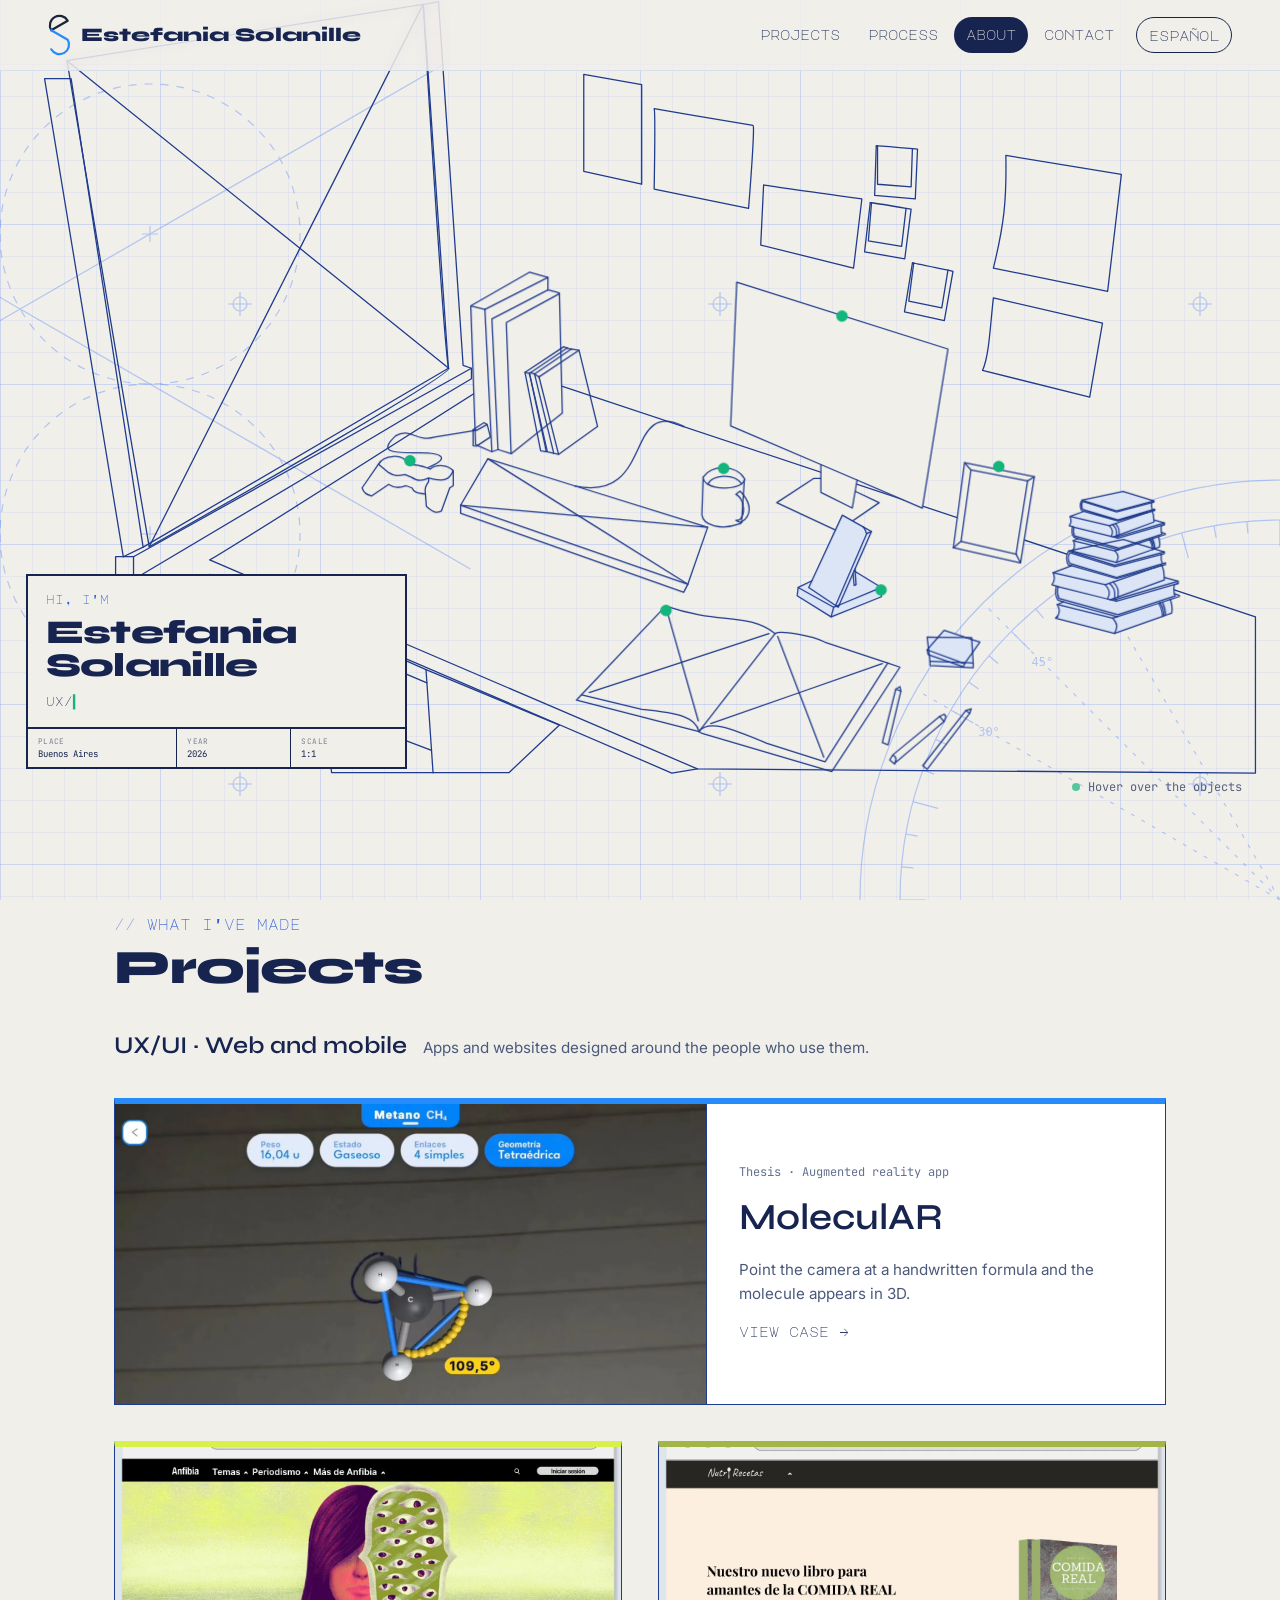
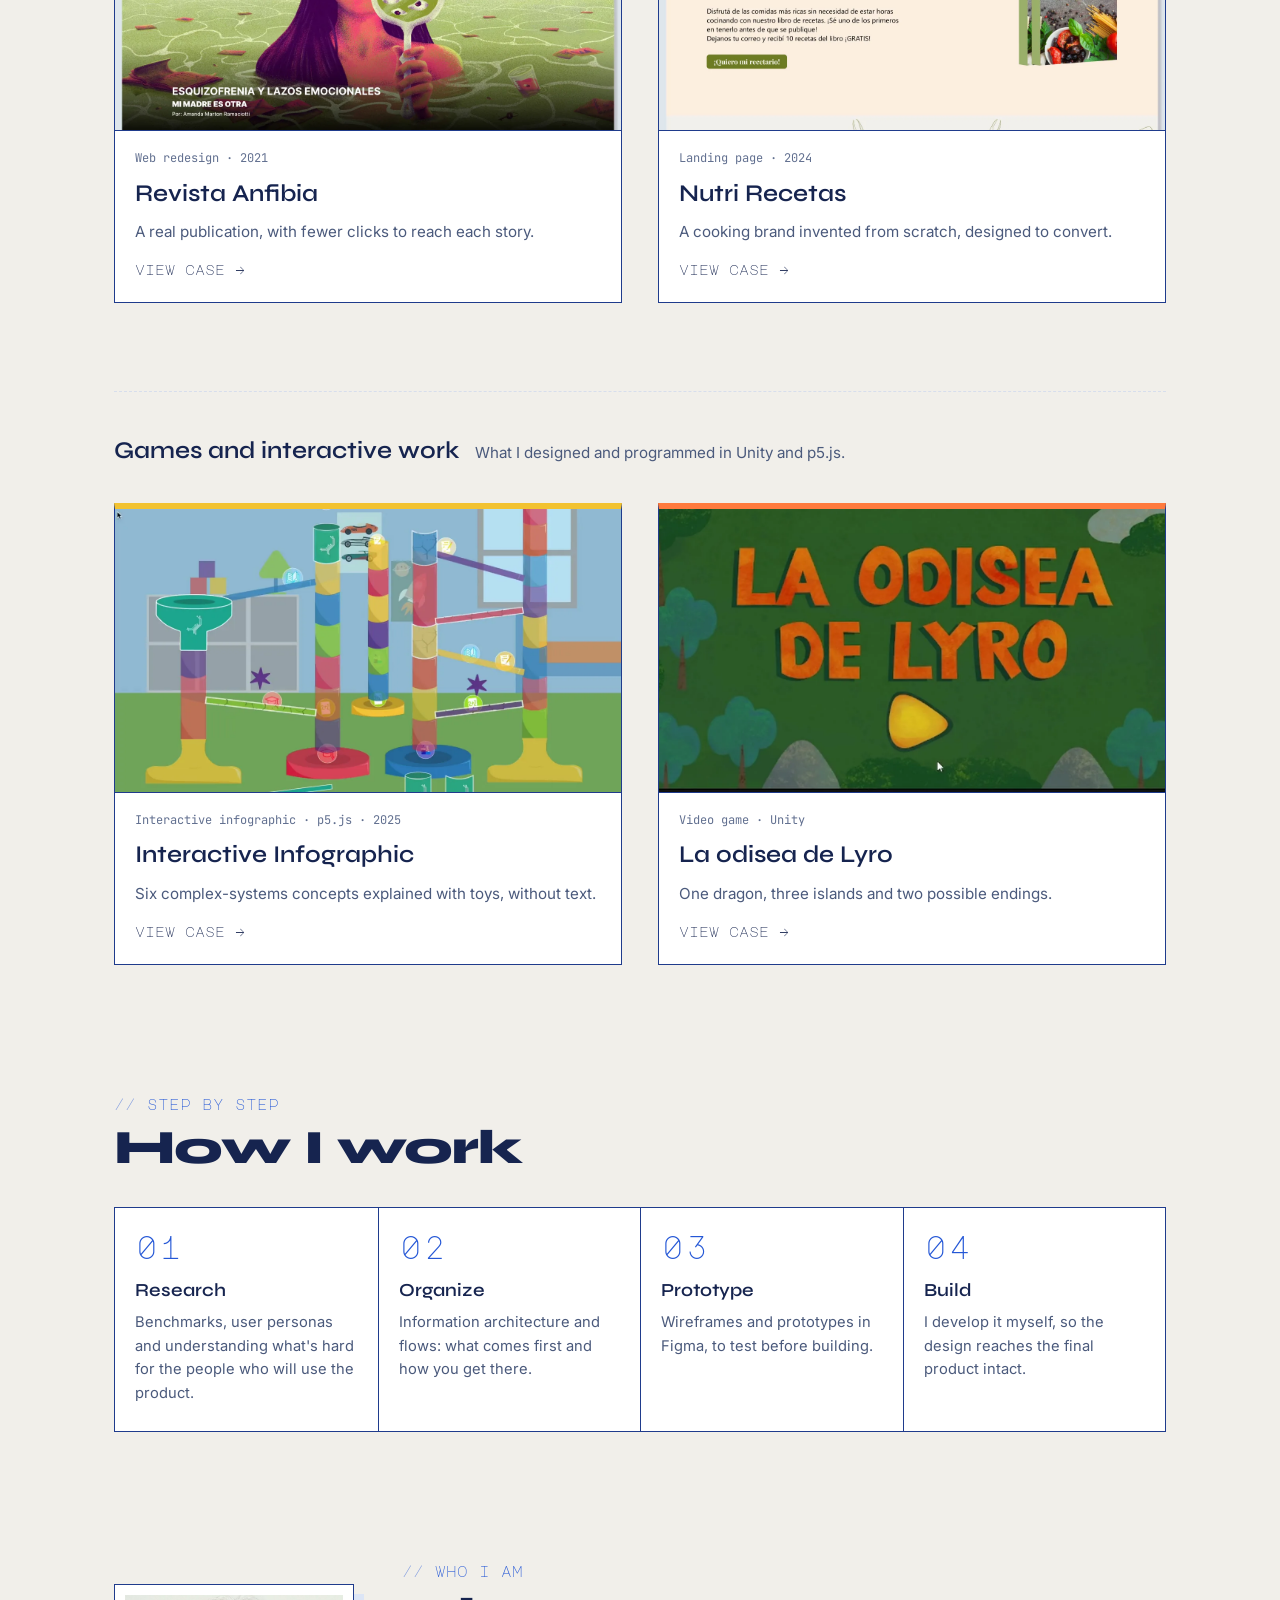
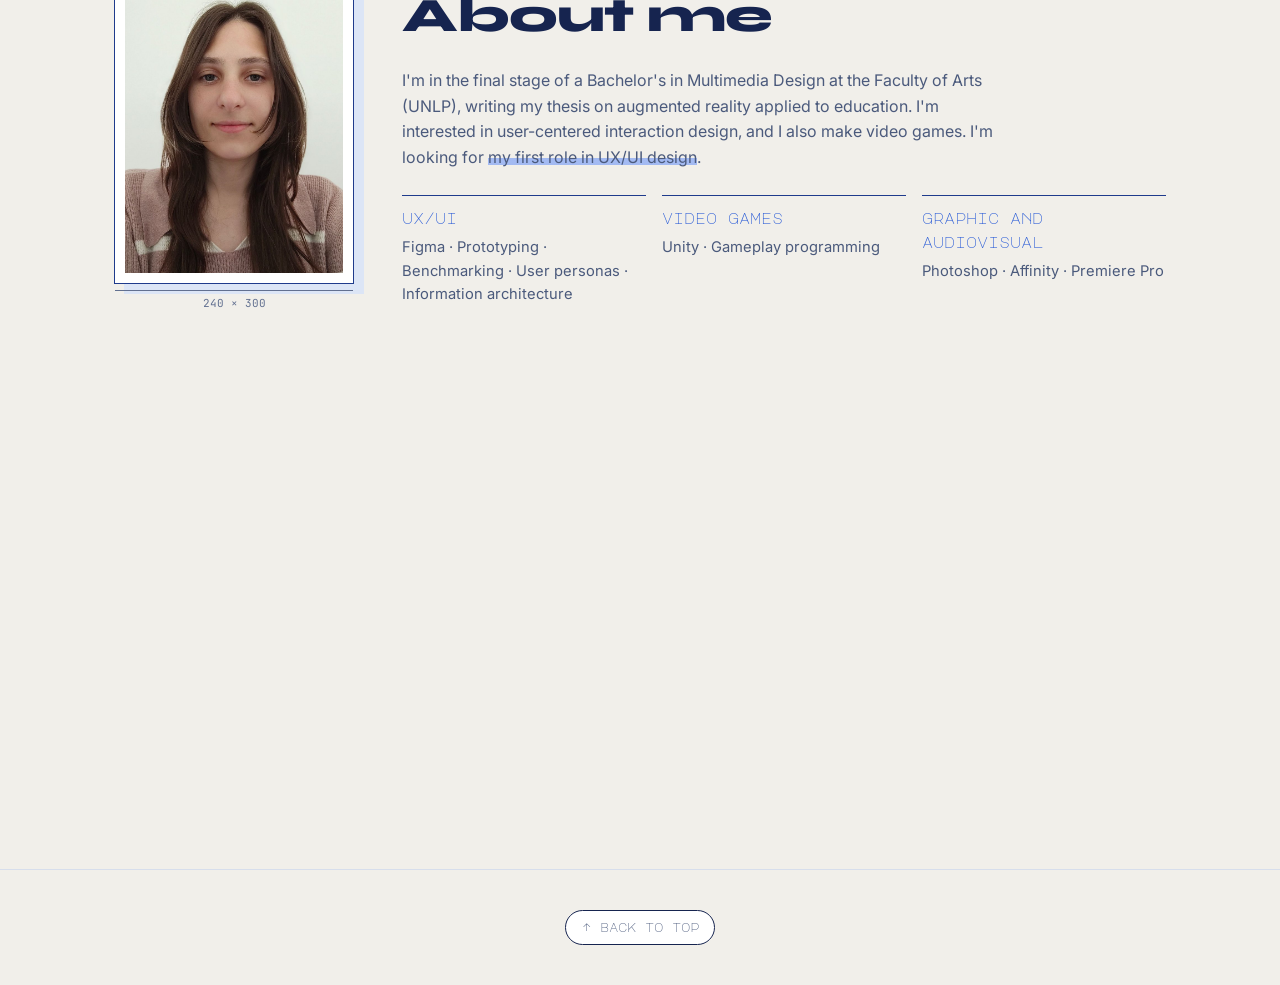
==== commit cd6fe056: "Joystick: cruz y botones mejor ubicados Co-Authored-By: Claude Opus 5.5 <noreply@anthropic.com>" ====
--- a/en/index.html
+++ b/en/index.html
@@ -40,7 +40,7 @@
 
   <section id="inicio" class="hero">
     <div class="stage">
-      <svg class="desk" viewBox="0 0 1920 1080" style="--done:2643ms" role="group" aria-label="Line drawing of my desk"><defs><clipPath id="clip-monitor-0"><polygon points="1110.5,319 1440.5,423.5 1400.5,672 1298.5,628.2 1242,604 1101,543.5"/></clipPath><clipPath id="clip-telefono-0"><polygon points="1275.5,683 1313.5,712 1265,824.3 1227.88,785.5"/></clipPath><clipPath id="clip-marco-0"><polygon points="1476.5,612.5 1565,629.5 1547,744 1461,724"/></clipPath><clipPath id="clip-cuaderno-0"><polygon points="999.5,825 1170.5,868 1051.5,1021 868,963.57"/></clipPath><clipPath id="clip-cuaderno-1"><polygon points="1170.5,868 1346.5,914.2 1248.5,1068.5 1051.5,1021"/></clipPath></defs><g class="part"><path class="ln" style="--n:0" pathLength="1" d="M625 924.5L454.262 848.5V872L465.652 982L477.5 1085.5H636"/><path class="ln" style="--n:1" pathLength="1" d="M636 1085.5H754.5L833.5 1011L625 924.5"/><path class="ln" style="--n:2" pathLength="1" d="M625 924.5L626.401 945L633.609 1050.5L636 1085.5"/><path class="ln" style="--n:3" pathLength="1" d="M593.5 1035.5L520.5 1002.5L465.652 982"/><path class="ln" style="--n:4" pathLength="1" d="M520.5 1002.5C512.684 1009.29 517.35 1014.24 533 1024L588 1047L593.5 1035.5"/><path class="ln" style="--n:5" pathLength="1" d="M593.5 1035.5L633.609 1050.5"/><path class="ln" style="--n:6" pathLength="1" d="M454.262 872L626.401 945"/><path class="ln" style="--n:7" pathLength="1" d="M183 733L70.5 1H29L152 748"/><path class="ln" style="--n:8" pathLength="1" d="M152 748L183 733L660 453.5L621 -114.5L644.5 -119.5L683 449L696 453.5V470L168 783.5L140 776V748H152Z"/><path class="ln" style="--n:9" pathLength="1" d="M152 748H168"/><path class="ln" style="--n:10" pathLength="1" d="M168 748V783.5"/><path class="ln" style="--n:11" pathLength="1" d="M168 748L696 453.5"/><path class="ln" style="--n:12" pathLength="1" d="M1049 1079.5L1921 1086V842L759.5 455.5C606 553 296.6 749 287 753L1049 1079.5Z"/><path class="ln" style="--n:13" pathLength="1" d="M1049 1079.5L1009 1086L287 775.5"/><path class="ln" style="--n:14" pathLength="1" d="M660.5 453.5C655.7 443.5 631.833 70.3333 620.5 -115L64 -27C68.8 8.6 151.667 494.167 192.5 732.5C350.5 643.667 665.3 463.5 660.5 453.5Z"/><path class="ln" style="--n:15" pathLength="1" d="M64 -27L427.987 266.203"/><path class="ln" style="--n:16" pathLength="1" d="M192.5 732.5L427.987 266.203"/><path class="ln" style="--n:17" pathLength="1" d="M660.5 453.5L427.987 266.203"/><path class="ln" style="--n:18" pathLength="1" d="M620.5 -115L427.987 266.203"/></g><g class="part"><path class="ln" style="--n:19" pathLength="1" d="M1385 110.31C1366.37 108.718 1339.05 106.465 1330.5 106.063C1329.63 106.022 1328.95 106 1328.5 106L1326 183.5L1389.5 189L1393 111C1390.62 110.793 1387.91 110.56 1385 110.31Z"/><path class="ln" style="--n:20" pathLength="1" d="M1328.5 106L1330.5 106.063"/><path class="ln" style="--n:21" pathLength="1" d="M1330.5 106.063V166L1383 170L1385 110.31"/><path class="ln" style="--n:22" pathLength="1" d="M1375.08 203.652C1356.65 200.526 1329.61 196.023 1321.12 194.915C1320.26 194.803 1319.59 194.725 1319.13 194.688L1310.24 271.716L1373.07 282.444L1383 205C1380.64 204.596 1377.97 204.141 1375.08 203.652Z"/><path class="ln" style="--n:23" pathLength="1" d="M1319.13 194.688L1321.12 194.915"/><path class="ln" style="--n:24" pathLength="1" d="M1321.12 194.915L1316.17 254.648L1368.16 262.972L1375.08 203.652"/><path class="ln" style="--n:25" pathLength="1" d="M1440.54 300.326C1422.28 296.347 1395.48 290.592 1387.05 289.091C1386.19 288.938 1385.52 288.829 1385.07 288.771L1372.6 365.302L1434.87 378.94L1448.39 302.041C1446.05 301.528 1443.4 300.949 1440.54 300.326Z"/><path class="ln" style="--n:26" pathLength="1" d="M1385.07 288.771L1387.05 289.091"/><path class="ln" style="--n:27" pathLength="1" d="M1387.05 289.091L1379.32 348.528L1430.87 359.26L1440.54 300.326"/><path class="ln" style="--n:28" pathLength="1" d="M1531 121C1532.39 192.084 1527.92 230.567 1511.5 297L1690 333.5L1711.5 150.5L1531 121Z"/><path class="ln" style="--n:29" pathLength="1" d="M1511.5 343.5L1682 383L1662 498.5L1494.5 457C1504.74 433.821 1505.97 394.323 1511.5 343.5Z"/><path class="ln" style="--n:30" pathLength="1" d="M1152.5 167C1157.3 168.2 1256.83 182.167 1306 189L1293 297L1148 261L1152.5 167Z"/><path class="ln" style="--n:31" pathLength="1" d="M981.5 48C983.1 51.6 982.167 133.167 981.5 173.5L1129 203.652C1132.5 160.435 1138.8 74 1136 74C1133.2 74 1031.83 56.6667 981.5 48Z"/><path class="ln" style="--n:32" pathLength="1" d="M871.5 146L962 166V10.5L871.5 -5.5V146Z"/></g><g class="part"><path class="paper" d="M786.5 303.5L815.5 311.5V331C822.333 332.5 835.5 335.8 833.5 337L838 523.5L758 587L737.5 580.5L728 584L702.5 573L695 356L786.5 303.5Z"/><path class="ln" style="--n:33" pathLength="1" d="M695 356L717 361.5"/><path class="ln" style="--n:34" pathLength="1" d="M737.5 580.5L728 584L702.5 573L695 356L786.5 303.5L815.5 311.5V331"/><path class="ln" style="--n:35" pathLength="1" d="M717 361.5L815.5 311.5"/><path class="ln" style="--n:36" pathLength="1" d="M717 361.5L728 584"/><path class="ln" style="--n:37" pathLength="1" d="M737.5 580.5L728 376.5L815.5 331"/><path class="ln" style="--n:38" pathLength="1" d="M833.5 337L838 523.5L758 587L737.5 580.5"/><path class="ln" style="--n:39" pathLength="1" d="M815.5 331C822.333 332.5 835.5 335.8 833.5 337"/><path class="ln" style="--n:40" pathLength="1" d="M833.5 337C831.5 338.2 777.333 367.5 750.5 382L758 587"/><path class="ln" style="--n:41" pathLength="1" d="M779.5 460L786.5 461.5"/><path class="ln" style="--n:42" pathLength="1" d="M845.5 422L788 460.496"/><path class="ln" style="--n:43" pathLength="1" d="M845.5 422L852 423.5"/><path class="ln" style="--n:44" pathLength="1" d="M786.5 461.5L788 460.496"/><path class="ln" style="--n:45" pathLength="1" d="M788 460.496L794.5 462.5"/><path class="ln" style="--n:46" pathLength="1" d="M794.5 462.5L852 423.5"/><path class="ln" style="--n:47" pathLength="1" d="M794.5 462.5L801.5 467"/><path class="ln" style="--n:48" pathLength="1" d="M864 425.5L801.5 467"/></g><a class="obj" style="--g:0" href="index.html#proyectos" aria-label="Web projects"><path class="paper" d="M1101 543.5L1110.5 319L1440.5 423.5L1400.5 672L1298.5 628.237L1295.5 645.75L1333 663.5L1268.5 708L1173 663.5L1230.5 625.75H1242.01V604L1101 543.5Z"/><g class="sk" clip-path="url(#clip-monitor-0)"><g transform="matrix(0.95376 0.30202 -0.04222 0.99778 1110.5 319)"><path style="--k:0" pathLength="1" d="M10 10H336V30H10Z"/><path style="--k:1" pathLength="1" d="M17 20a3 3 0 1 0 6 0a3 3 0 1 0 -6 0M27 20a3 3 0 1 0 6 0a3 3 0 1 0 -6 0M37 20a3 3 0 1 0 6 0a3 3 0 1 0 -6 0"/><path style="--k:2" pathLength="1" d="M20 44H66"/><path style="--k:3" pathLength="1" d="M236 44H262M272 44H298M308 44H326"/><path style="--k:4" pathLength="1" d="M20 56H326V136H20Z"/><path style="--k:5" pathLength="1" d="M172 88a14 14 0 1 0 28 0a14 14 0 1 0 -28 0"/><path style="--k:6" pathLength="1" d="M164 136C166 112 206 112 208 136"/><path style="--k:7" pathLength="1" d="M32 104H112M32 114H96M32 124H80"/><path style="--k:8" pathLength="1" d="M20 148H118V210H20Z"/><path style="--k:9" pathLength="1" d="M124 148H222V210H124Z"/><path style="--k:10" pathLength="1" d="M228 148H326V210H228Z"/><path style="--k:11" pathLength="1" d="M28 196H96M132 196H200M236 196H304"/></g></g><path class="ln" style="--n:49" pathLength="1" d="M1298.5 628.237L1242.01 604L1101 543.5L1110.5 319L1440.5 423.5L1400.5 672L1298.5 628.237Z"/><path class="ln" style="--n:50" pathLength="1" d="M1242.01 604V625.75"/><path class="ln" style="--n:51" pathLength="1" d="M1298.5 628.237L1295.5 645.75"/><path class="ln" style="--n:52" pathLength="1" d="M1242.01 625.75V647.5L1291 672L1295.5 645.75"/><path class="ln" style="--n:53" pathLength="1" d="M1242.01 625.75H1230.5L1173 663.5L1268.5 708L1333 663.5L1295.5 645.75"/><rect class="hit" x="1093.0" y="311.0" width="355.5" height="405.0"/><circle class="ring" cx="1275" cy="372" r="9"/><circle class="dot" cx="1275" cy="372" r="9"/><g class="tag"><path class="lead-line" d="M1275 372 L1000 300"/><rect class="tag-bg" x="902" y="281" width="197" height="38" rx="19"/><text x="1000" y="306" text-anchor="middle">Web projects</text></g></a><g class="part"><path class="ln" style="--n:54" pathLength="1" d="M786.5 461.5L813 584L804 582.5L779.5 460L840 420L845.5 422"/><path class="ln" style="--n:55" pathLength="1" d="M852 423.5L864 425.5L893 544.5L832 588L824.5 586.5L814.5 584L786.5 461.5"/><path class="ln" style="--n:56" pathLength="1" d="M794.5 462.5L824.5 586.5"/><path class="ln" style="--n:57" pathLength="1" d="M801.5 467L832 588"/><path class="ln" style="--n:58" pathLength="1" d="M857.5 637.364L721.5 595L679 667.5V680L1027.5 803.5L1034 791L1065 702L857.5 637.364Z"/><path class="ln" style="--n:59" pathLength="1" d="M721.5 595L863.366 683.978"/><path class="ln" style="--n:60" pathLength="1" d="M679 667.5L1034 791"/><path class="ln" style="--n:61" pathLength="1" d="M679 667.5L863.366 683.978"/><path class="ln" style="--n:62" pathLength="1" d="M1034 791L863.366 683.978"/><path class="ln" style="--n:63" pathLength="1" d="M1065 702L863.366 683.978"/><path class="ln" style="--n:64" pathLength="1" d="M857.5 637.364C982.587 663.815 934 498.5 1028 544.5"/></g><a class="obj" style="--g:1" href="lyro.html" aria-label="Games"><path class="ln" style="--n:65" pathLength="1" d="M550.5 603.5L525 640.5C527.8 648.562 531.758 650.596 540 653L566.5 635C576.273 640.961 582.271 640.782 593.5 637L603 640.5C605.647 647.086 611.219 648.663 624 650"/><path class="ln" style="--n:66" pathLength="1" d="M550.5 603.5L566.5 616.5C575.579 622.531 581.416 621.802 592 619.5L600.5 623"/><path class="ln" style="--n:67" pathLength="1" d="M629 625V630.5C624.358 637.442 622.247 641.456 624 650L625.5 669.5C638.835 681.195 642.463 679.519 648.847 676.571L649 676.5L662 640.5L667.5 637V613.5C660 605.5 643 602 631.5 611C629.927 610.358 628.433 609.761 627 609.206C616.17 605.017 608.79 603.292 596.5 603.5C588.5 584.5 558 590 550.5 603.5"/><path class="ln" style="--n:68" pathLength="1" d="M601.5 623.5C612.735 630.607 618.665 629.689 629 625C653.666 631.581 661.169 627.994 667.5 613.5"/><path class="ln" style="--n:69" pathLength="1" d="M627 609.206C659.638 596.154 657 585.5 613.5 585.5C568.282 586.315 551.322 583.765 577.5 559C600.5 545.5 609.906 569.404 638.5 561L698.5 551.233"/><path class="ln" style="--n:70" pathLength="1" d="M698.5 549.5L704 550.5L720.5 541.5"/><path class="ln" style="--n:71" pathLength="1" d="M698.5 551.233V549.5L715.5 538.5L720.5 541.5L725.5 561L704 575L698.5 574.5V551.233Z"/><path class="ln" style="--n:72" pathLength="1" d="M698.5 551.233L703 550.5"/><g class="sk"><path style="--k:0" pathLength="1" d="M559 612H573M566 605V619"/><path style="--k:1" pathLength="1" d="M648 612L652 619H644Z"/><path style="--k:2" pathLength="1" d="M652 620.5a3 3 0 1 0 6 0a3 3 0 1 0 -6 0"/><path style="--k:3" pathLength="1" d="M645 623.5L651 629.5M651 623.5L645 629.5"/><path style="--k:4" pathLength="1" d="M638.5 617.5H644.5V623.5H638.5Z"/></g><rect class="hit" x="517.0" y="530.5" width="216.5" height="158.69500000000005"/><circle class="ring" cx="600" cy="598" r="9"/><circle class="dot" cx="600" cy="598" r="9"/><g class="tag"><path class="lead-line" d="M600 598 L560 505"/><rect class="tag-bg" x="507" y="486" width="106" height="38" rx="19"/><text x="560" y="511" text-anchor="middle">Games</text></g></a><a class="obj" style="--g:2" href="index.html#contacto" aria-label="Contact"><path class="ln" style="--n:73" pathLength="1" d="M1118.06 693.63L1118 694.556C1117.33 695.389 1115.5 697.056 1113.5 697.056C1086 707.056 1058 699.056 1056 682.556L1058 623.556C1072.5 602.556 1112 605.056 1122.5 626.056C1122.56 626.82 1122.51 627.556 1122.35 628.265"/><path class="ln" style="--n:74" pathLength="1" d="M1122.35 628.265C1121.86 630.52 1120.31 632.491 1118 634.157C1107.05 642.057 1079.02 643.071 1065.5 634.78C1061.07 632.065 1058.2 628.352 1058 623.556"/><path class="ln" style="--n:75" pathLength="1" d="M1122.5 626.056L1122.35 628.265"/><path class="ln" style="--n:76" pathLength="1" d="M1118.06 693.63L1118.57 685.828"/><path class="ln" style="--n:77" pathLength="1" d="M1118.06 693.63C1117.56 693.946 1117.04 694.254 1116.5 694.556L1109 691.056C1113.36 691.9 1116.57 689.656 1118.57 685.828"/><path class="ln" style="--n:78" pathLength="1" d="M1118.06 693.63C1134.47 683.348 1132.47 666.039 1120.83 651.419"/><path class="ln" style="--n:79" pathLength="1" d="M1118.57 685.828L1119.91 665.542"/><path class="ln" style="--n:80" pathLength="1" d="M1118.57 685.828C1121.25 680.703 1121.75 672.737 1119.91 665.542"/><path class="ln" style="--n:81" pathLength="1" d="M1119.91 665.542L1120.83 651.419"/><path class="ln" style="--n:82" pathLength="1" d="M1119.91 665.542C1118.24 659.014 1114.64 653.119 1109 650.556L1115.5 645.556C1117.45 647.442 1119.23 649.405 1120.83 651.419"/><path class="ln" style="--n:83" pathLength="1" d="M1120.83 651.419L1122.35 628.265"/><path class="ln" style="--n:84" pathLength="1" d="M1065.5 634.78C1070 620.056 1106.5 616.556 1118 634.157"/><g class="sk"><path style="--k:0" pathLength="1" d="M1072 652H1104V674H1072Z"/><path style="--k:1" pathLength="1" d="M1072 652L1088 664L1104 652"/></g><rect class="hit" x="1048.0" y="594.556" width="94.47000000000003" height="120.5"/><circle class="ring" cx="1090" cy="610" r="9"/><circle class="dot" cx="1090" cy="610" r="9"/><g class="tag"><path class="lead-line" d="M1090 610 L1090 555"/><rect class="tag-bg" x="1024" y="536" width="132" height="38" rx="19"/><text x="1090" y="561" text-anchor="middle">Contact</text></g></a><a class="obj" style="--g:3" href="molecular.html" aria-label="Mobile work"><path class="tint" d="M1275.5 683L1307.5 700.934L1321 708.5L1295.33 767L1295.6 770.971L1336.5 796V810.5L1258 842L1205 809L1206.5 796L1227.88 785.5L1275.5 683Z"/><g class="sk" clip-path="url(#clip-telefono-0)"><g transform="matrix(0.42142 -0.90708 0.68741 0.71852 1227.88 785.5)"><g transform="matrix(0.1091 0.2386 -0.2386 0.1091 84.07 -23.33)"><path style="--k:0;stroke-width:9" pathLength="1" d="M154.813 168.779C151.637 176.715 150.368 183.679 150.358 193.699C150.353 199.326 152.896 204.683 155.114 209.286C157.126 213.462 161.471 215.825 165.12 218.047C168.275 219.97 171.649 220.289 175.765 219.187C191.625 214.942 198.978 194.591 202.341 185.186C203.703 181.375 203.462 177.068 202.99 172.785C202.014 163.94 196.5 151.299 175.513 151.299L175.384 151.299C172.031 151.298 169.581 151.298 167.817 152.391C164.862 155.386 162.492 158.276 159.847 161.281C158.369 163.342 156.618 166.489 154.813 172.594"/><path style="--k:1;stroke-width:9" pathLength="1" d="M201.5 133.781C202.759 128.726 205.945 119.816 220.516 93.0359C224.06 86.4397 225.634 82.9771 226.602 80.7211C227.57 78.4651 227.885 77.5208 228.209 77.5017"/><path style="--k:2;stroke-width:9" pathLength="1" d="M150.703 242.236C147.971 246.085 143.557 254.873 139.262 272.529C137.986 277.158 136.657 280.484 135.193 283.637C133.729 286.79 132.171 289.669 131.5 292.828"/><path style="--k:3;stroke-width:15" pathLength="1" d="M7.5 289.502C7.5 289.097 7.5 288.692 13.0157 276.536C18.5314 264.379 29.5629 240.484 35.4579 227.365C41.3529 214.245 41.7771 212.625 43.5 208.502"/><path style="--k:4;stroke-width:15" pathLength="1" d="M58.5 174.872C59.0203 170.679 61.1172 165.444 64.5305 157.561C66.2771 153.528 67.9439 147.321 70.5689 140.368C74.7706 127.629 80.5567 113.937 82.7994 108.805C83.1975 107.614 83.4577 106.574 83.7257 105.502"/><path style="--k:5;stroke-width:15" pathLength="1" d="M99.7413 76.8624C102.179 72.1853 106.281 64.2364 111.786 54.5934C116.502 46.0006 125.121 29.8969 129.84 20.8546C134.56 11.8123 135.119 10.3193 136.5 7.50175"/></g></g></g><path class="ln" style="--n:85" pathLength="1" d="M1313.5 712C1312.33 708.778 1309.5 702.055 1307.5 700.934L1275.5 683L1227.88 785.5"/><path class="ln" style="--n:86" pathLength="1" d="M1294.01 770L1295.33 767L1321 708.5L1307.5 700.934"/><path class="ln" style="--n:87" pathLength="1" d="M1321 708.5L1313.5 712"/><path class="ln" style="--n:88" pathLength="1" d="M1313.5 712L1265 824.304"/><path class="ln" style="--n:89" pathLength="1" d="M1265 824.304L1223 796L1227.88 785.5"/><path class="ln" style="--n:90" pathLength="1" d="M1265 824.304L1266.33 825.199"/><path class="ln" style="--n:91" pathLength="1" d="M1295.6 770.971L1336.5 796V810.5L1258 842L1205 809L1206.5 796L1227.88 785.5"/><path class="ln" style="--n:92" pathLength="1" d="M1336.5 796L1270.56 823.437"/><path class="ln" style="--n:93" pathLength="1" d="M1258 842L1262 827"/><path class="ln" style="--n:94" pathLength="1" d="M1262 827L1206.5 796"/><path class="ln" style="--n:95" pathLength="1" d="M1262 827L1266.33 825.199"/><path class="ln" style="--n:96" pathLength="1" d="M1295.6 770.971L1294.01 770"/><path class="ln" style="--n:97" pathLength="1" d="M1295.6 770.971L1297 791.5L1294.01 793L1292.26 774"/><path class="ln" style="--n:98" pathLength="1" d="M1295.6 770.971L1295.33 767"/><path class="ln" style="--n:99" pathLength="1" d="M1270.56 823.437L1292.26 774L1294.01 770"/><path class="ln" style="--n:100" pathLength="1" d="M1270.56 823.437L1269 827L1266.33 825.199"/><path class="ln" style="--n:101" pathLength="1" d="M1270.56 823.437L1266.33 825.199"/><rect class="hit" x="1197.0" y="675.0" width="147.5" height="175.0"/><circle class="ring" cx="1336" cy="800" r="9"/><circle class="dot" cx="1336" cy="800" r="9"/><g class="tag"><path class="lead-line" d="M1336 800 L1455 818"/><rect class="tag-bg" x="1344" y="799" width="223" height="38" rx="19"/><text x="1455" y="824" text-anchor="middle">Mobile work</text></g></a><a class="obj" style="--g:4" href="index.html#sobre-mi" aria-label="About me"><path class="paper" d="M1466.5 601L1575.5 623L1554 757.5L1449 734L1466.5 601Z"/><g class="sk" clip-path="url(#clip-marco-0)"><g transform="matrix(0.98333 0.18889 -0.13839 0.99554 1476.5 612.5)"><g transform="matrix(0.2535 0 0 0.2535 26.75 7.84)"><path style="--k:0;stroke-width:9" pathLength="1" d="M127.09 62.5a60.5 60.5 0 1 0 -121 0a60.5 60.5 0 1 0 121 0"/><path style="--k:1;stroke-width:9" pathLength="1" d="M68.59 124V199"/><path style="--k:2;stroke-width:9" pathLength="1" d="M1.59 199H141.59"/><path style="--k:3;stroke-width:9" pathLength="1" d="M68.59 199V290.5"/><path style="--k:4;stroke-width:9" pathLength="1" d="M68.59 290.5L141.59 378.5"/><path style="--k:5;stroke-width:9" pathLength="1" d="M68.59 290.5L1.59 378.5"/></g></g></g><path class="ln" style="--n:102" pathLength="1" d="M1476.5 612.5L1565 629.5"/><path class="ln" style="--n:103" pathLength="1" d="M1476.5 612.5L1461 724"/><path class="ln" style="--n:104" pathLength="1" d="M1476.5 612.5L1466.5 601"/><path class="ln" style="--n:105" pathLength="1" d="M1565 629.5L1547 744"/><path class="ln" style="--n:106" pathLength="1" d="M1565 629.5L1575.5 623"/><path class="ln" style="--n:107" pathLength="1" d="M1547 744L1461 724"/><path class="ln" style="--n:108" pathLength="1" d="M1547 744L1554 757.5"/><path class="ln" style="--n:109" pathLength="1" d="M1461 724L1449 734"/><path class="ln" style="--n:110" pathLength="1" d="M1554 757.5L1575.5 623L1466.5 601L1449 734L1554 757.5Z"/><rect class="hit" x="1441.0" y="593.0" width="142.5" height="172.5"/><circle class="ring" cx="1520" cy="607" r="9"/><circle class="dot" cx="1520" cy="607" r="9"/><g class="tag"><path class="lead-line" d="M1520 607 L1520 555"/><rect class="tag-bg" x="1454" y="536" width="132" height="38" rx="19"/><text x="1520" y="561" text-anchor="middle">About me</text></g></a><g class="part"><path class="tint" d="M1700.66 868L1608.53 843.962L1612.67 839.34L1611.29 843.038C1615.32 834.592 1615.73 830.087 1611.29 822.698L1620.97 818.538L1612.67 815.764C1607.51 808.681 1607.61 803.023 1609.91 794.038L1603 791.726C1607.15 786.642 1607.78 779.976 1604.84 772.774L1633.86 762.141L1629.26 761.217C1627.88 760.292 1622.86 748.754 1629.26 739.028L1714.48 721L1778.51 740.415V743.189L1773.9 744.399C1773.06 750.807 1773.31 754.049 1775.74 758.883L1780.35 757.519V760.292L1775.08 761.789C1778.15 768.565 1778.59 772.743 1778.51 780.17L1800.16 786.179V789.877L1794.17 791.726C1792.87 796.519 1793.31 799.769 1794.17 805.594L1802 808.368V810.217L1788.18 814.84C1790.98 824.066 1791.98 828.986 1790.02 836.104L1780.35 839.556L1777.59 840.543L1775.74 841.201L1700.66 868Z"/><path class="tint" d="M1703.61 757L1634.17 738.849L1637.29 735.359L1636.25 738.151C1639.29 731.774 1639.6 728.372 1636.25 722.792L1643.54 719.651L1637.29 717.557C1633.4 712.208 1633.47 707.935 1635.21 701.151L1630 699.406C1633.12 695.566 1633.61 690.533 1631.39 685.094L1653.26 677.066L1649.79 676.368C1648.75 675.67 1644.97 666.957 1649.79 659.613L1714.03 646L1762.29 660.66V662.755L1758.82 663.669C1758.18 668.507 1758.38 670.955 1760.21 674.606L1763.68 673.576V675.67L1759.71 676.8C1762.02 681.917 1762.36 685.072 1762.29 690.679L1778.61 695.217V698.009L1774.1 699.406C1773.12 703.025 1773.45 705.479 1774.1 709.877L1780 711.972V713.368L1769.58 716.859C1771.69 723.826 1772.45 727.541 1770.97 732.915L1763.68 735.522L1761.6 736.267L1760.21 736.764L1703.61 757Z"/><path class="ln" style="--n:111" pathLength="1" d="M1775.74 841.201L1700.66 868L1608.53 843.962L1612.67 839.34L1611.29 843.038C1615.32 834.592 1615.73 830.087 1611.29 822.698L1620.97 818.538"/><path class="ln" style="--n:112" pathLength="1" d="M1700.66 868C1706 857.893 1705.99 852.564 1697.89 843.962"/><path class="ln" style="--n:113" pathLength="1" d="M1788.18 814.84C1790.98 824.066 1791.98 828.986 1790.02 836.104L1780.35 839.556"/><path class="ln" style="--n:114" pathLength="1" d="M1788.18 814.84L1802 810.217V808.368L1794.17 805.594"/><path class="ln" style="--n:115" pathLength="1" d="M1772.06 820.04L1775.74 818.851L1788.18 814.84"/><path class="ln" style="--n:116" pathLength="1" d="M1697.89 843.962L1611.29 822.698"/><path class="ln" style="--n:117" pathLength="1" d="M1697.89 843.962L1705.06 841.651"/><path class="ln" style="--n:118" pathLength="1" d="M1620.97 818.538L1705.06 841.651"/><path class="ln" style="--n:119" pathLength="1" d="M1620.97 818.538L1612.67 815.764C1607.51 808.681 1607.61 803.023 1609.91 794.038"/><path class="ln" style="--n:120" pathLength="1" d="M1705.06 841.651L1769.75 820.783"/><path class="ln" style="--n:121" pathLength="1" d="M1612.67 794.731C1610.9 801.468 1611.07 805.441 1614.06 812.991L1706.19 838.415L1795.55 809.292L1794.17 805.594C1793.31 799.769 1792.87 796.519 1794.17 791.726L1800.16 789.877V786.179L1778.51 780.17"/><path class="ln" style="--n:122" pathLength="1" d="M1694.21 815.186L1703.88 817.613L1800.16 789.877"/><path class="ln" style="--n:123" pathLength="1" d="M1800.16 786.179L1702.5 814.84"/><path class="ln" style="--n:124" pathLength="1" d="M1702.5 814.84L1703.88 817.613"/><path class="ln" style="--n:125" pathLength="1" d="M1702.5 814.84L1698.81 813.5"/><path class="ln" style="--n:126" pathLength="1" d="M1633.86 762.141L1604.84 772.774C1607.78 779.976 1607.15 786.642 1603 791.726L1609.91 794.038"/><path class="ln" style="--n:127" pathLength="1" d="M1609.91 794.038L1612.67 794.731"/><path class="ln" style="--n:128" pathLength="1" d="M1775.08 761.789C1778.15 768.566 1778.59 772.743 1778.51 780.17V784.33L1706.19 810.802"/><path class="ln" style="--n:129" pathLength="1" d="M1612.67 794.731L1690.06 814.146L1694.21 815.186"/><path class="ln" style="--n:130" pathLength="1" d="M1706.19 810.802L1701.12 812.657L1698.81 813.5L1694.21 815.186"/><path class="ln" style="--n:131" pathLength="1" d="M1775.08 761.789C1775 761.6 1774.91 761.41 1774.82 761.217L1764.2 764.881"/><path class="ln" style="--n:132" pathLength="1" d="M1775.08 761.789L1764.2 764.881"/><path class="ln" style="--n:133" pathLength="1" d="M1773.9 744.399L1701.12 763.528L1631.1 741.802C1627.53 748.095 1627.69 751.746 1631.1 758.443L1703.88 780.17L1775.74 758.883L1780.35 757.519V760.292L1775.08 761.789"/><path class="ln" style="--n:134" pathLength="1" d="M1690.06 814.146C1694.61 804.744 1693.26 799.893 1686.38 791.726"/><path class="ln" style="--n:135" pathLength="1" d="M1686.38 791.726L1604.84 772.774"/><path class="ln" style="--n:136" pathLength="1" d="M1698.81 787.436L1693.08 789.415L1686.38 791.726"/><path class="ln" style="--n:137" pathLength="1" d="M1773.9 744.399L1778.51 743.189V740.415L1714.48 721L1629.26 739.028C1622.86 748.754 1627.88 760.292 1629.26 761.217L1633.86 762.141L1703.88 782.019L1764.2 764.881"/><path class="ln" style="--n:138" pathLength="1" d="M1764.2 764.881L1698.81 787.436"/><path class="ln" style="--n:139" pathLength="1" d="M1778.51 740.415L1701.12 761.217L1629.26 739.028"/><path class="ln" style="--n:140" pathLength="1" d="M1775.74 758.883C1773.31 754.049 1773.06 750.807 1773.9 744.399"/><path class="ln" style="--n:141" pathLength="1" d="M1693.08 789.415C1699.86 796.156 1702.41 800.739 1701.12 812.657"/><path class="ln" style="--n:142" pathLength="1" d="M1698.81 787.436C1706.15 794.94 1707.57 800.13 1706.19 810.802"/><path class="ln" style="--n:143" pathLength="1" d="M1772.06 820.04C1777.13 827.07 1778.45 831.522 1777.59 840.543"/><path class="ln" style="--n:144" pathLength="1" d="M1772.06 820.04L1769.75 820.783"/><path class="ln" style="--n:145" pathLength="1" d="M1775.74 841.201L1777.59 840.543L1780.35 839.556"/><path class="ln" style="--n:146" pathLength="1" d="M1775.74 818.851C1779.19 826.627 1781.06 830.998 1780.35 839.556"/><path class="ln" style="--n:147" pathLength="1" d="M1769.75 820.783C1774.22 828.029 1775.68 832.464 1775.74 841.201"/><path class="ln" style="--n:148" pathLength="1" d="M1760.21 736.764L1703.61 757L1634.17 738.849L1637.29 735.359L1636.25 738.151C1639.29 731.774 1639.6 728.372 1636.25 722.792L1643.54 719.651"/><path class="ln" style="--n:149" pathLength="1" d="M1703.61 757C1707.64 749.368 1707.63 745.345 1701.53 738.849"/><path class="ln" style="--n:150" pathLength="1" d="M1761.6 736.267L1763.68 735.522L1770.97 732.915C1772.45 727.541 1771.69 723.826 1769.58 716.859"/><path class="ln" style="--n:151" pathLength="1" d="M1769.58 716.859L1780 713.368V711.972L1774.1 709.877"/><path class="ln" style="--n:152" pathLength="1" d="M1769.58 716.859L1760.21 719.888"/><path class="ln" style="--n:153" pathLength="1" d="M1701.53 738.849L1636.25 722.792"/><path class="ln" style="--n:154" pathLength="1" d="M1701.53 738.849L1706.93 737.104"/><path class="ln" style="--n:155" pathLength="1" d="M1643.54 719.651L1706.93 737.104"/><path class="ln" style="--n:156" pathLength="1" d="M1643.54 719.651L1637.29 717.557C1633.4 712.208 1633.47 707.935 1635.21 701.151"/><path class="ln" style="--n:157" pathLength="1" d="M1706.93 737.104L1755.69 721.346"/><path class="ln" style="--n:158" pathLength="1" d="M1637.29 701.675C1635.95 706.762 1636.08 709.762 1638.33 715.462L1707.78 734.66L1775.14 712.67L1774.1 709.877C1773.45 705.479 1773.12 703.025 1774.1 699.406L1778.61 698.009V695.217L1762.29 690.679"/><path class="ln" style="--n:159" pathLength="1" d="M1695.63 716.335L1698.75 717.12L1706.04 718.953L1778.61 698.009"/><path class="ln" style="--n:160" pathLength="1" d="M1778.61 695.217L1705 716.859"/><path class="ln" style="--n:161" pathLength="1" d="M1705 716.859L1706.04 718.953"/><path class="ln" style="--n:162" pathLength="1" d="M1705 716.859L1702.22 715.847"/><path class="ln" style="--n:163" pathLength="1" d="M1653.26 677.066L1631.39 685.094C1633.61 690.533 1633.13 695.566 1630 699.406L1635.21 701.151"/><path class="ln" style="--n:164" pathLength="1" d="M1695.63 716.335L1637.29 701.675L1635.21 701.151"/><path class="ln" style="--n:165" pathLength="1" d="M1759.71 676.8C1762.02 681.917 1762.36 685.072 1762.29 690.679V693.821L1707.78 713.81"/><path class="ln" style="--n:166" pathLength="1" d="M1707.78 713.81L1703.96 715.211L1702.22 715.847L1698.75 717.12"/><path class="ln" style="--n:167" pathLength="1" d="M1759.71 676.8C1759.65 676.657 1759.58 676.513 1759.51 676.368L1751.51 679.134"/><path class="ln" style="--n:168" pathLength="1" d="M1759.71 676.8L1751.51 679.134"/><path class="ln" style="--n:169" pathLength="1" d="M1759.71 676.8L1763.68 675.67V673.576L1760.21 674.606"/><path class="ln" style="--n:170" pathLength="1" d="M1695.63 716.335C1699.05 709.235 1698.04 705.572 1692.85 699.406"/><path class="ln" style="--n:171" pathLength="1" d="M1692.85 699.406L1631.39 685.094"/><path class="ln" style="--n:172" pathLength="1" d="M1692.85 699.406L1697.9 697.66"/><path class="ln" style="--n:173" pathLength="1" d="M1760.21 674.606L1706.04 690.679L1651.18 674.274C1648.61 669.216 1648.49 666.46 1651.18 661.708L1703.96 678.113L1758.82 663.669L1762.29 662.755V660.66L1714.03 646L1649.79 659.613C1644.97 666.957 1648.75 675.67 1649.79 676.368L1653.26 677.066L1706.04 692.075L1751.51 679.134"/><path class="ln" style="--n:174" pathLength="1" d="M1697.9 697.66L1702.22 696.166L1751.51 679.134"/><path class="ln" style="--n:175" pathLength="1" d="M1762.29 660.66L1703.96 676.368L1649.79 659.613"/><path class="ln" style="--n:176" pathLength="1" d="M1760.21 674.606C1758.38 670.955 1758.18 668.507 1758.82 663.669"/><path class="ln" style="--n:177" pathLength="1" d="M1697.9 697.66C1703.01 702.751 1704.93 706.211 1703.96 715.211"/><path class="ln" style="--n:178" pathLength="1" d="M1702.22 696.166C1707.75 701.832 1708.82 705.751 1707.78 713.81"/><path class="ln" style="--n:179" pathLength="1" d="M1757.43 720.785C1761.25 726.094 1762.25 729.456 1761.6 736.267"/><path class="ln" style="--n:180" pathLength="1" d="M1755.69 721.346L1757.43 720.785L1760.21 719.888"/><path class="ln" style="--n:181" pathLength="1" d="M1761.6 736.267L1760.21 736.764"/><path class="ln" style="--n:182" pathLength="1" d="M1760.21 719.888C1762.81 725.759 1764.22 729.06 1763.68 735.522"/><path class="ln" style="--n:183" pathLength="1" d="M1755.69 721.346C1759.06 726.818 1760.16 730.166 1760.21 736.764"/></g><a class="obj" style="--g:5" href="index.html#proceso" aria-label="How I work"><g class="sk" clip-path="url(#clip-cuaderno-0)"><g transform="matrix(0.97159 0.24432 -0.68848 0.72550 999.5 825)"><path style="--k:0" pathLength="1" d="M22 18H86V150H22Z"/><path style="--k:1" pathLength="1" d="M22 34H86"/><path style="--k:2" pathLength="1" d="M30 42H78V74H30Z"/><path style="--k:3" pathLength="1" d="M30 42L78 74M78 42L30 74"/><path style="--k:4" pathLength="1" d="M30 84H74M30 92H66M30 100H70"/><path style="--k:5" pathLength="1" d="M34 124H74V136H34Z"/><path style="--k:6" pathLength="1" d="M94 84H118M112 78L118 84L112 90"/><path style="--k:7" pathLength="1" d="M126 40H162V130H126Z"/><path style="--k:8" pathLength="1" d="M126 52H162"/><path style="--k:9" pathLength="1" d="M132 62H156V86H132Z"/><path style="--k:10" pathLength="1" d="M132 96H154M132 104H148"/></g></g><g class="sk" clip-path="url(#clip-cuaderno-1)"><g transform="matrix(1.00000 0.26250 -0.62304 0.80105 1170.5 868)"><path style="--k:0" pathLength="1" d="M18 20H72V48H18Z"/><path style="--k:1" pathLength="1" d="M24 30H62M24 38H52"/><path style="--k:2" pathLength="1" d="M72 34C92 34 100 50 104 66M97 62L104 66L106 59"/><path style="--k:3" pathLength="1" d="M84 70H150V98H84Z"/><path style="--k:4" pathLength="1" d="M90 80H140M90 88H124"/><path style="--k:5" pathLength="1" d="M117 98V122M111 116L117 122L123 116"/><path style="--k:6" pathLength="1" d="M86 124H148V154H86Z"/><path style="--k:7" pathLength="1" d="M92 134H136M92 142H120"/><path style="--k:8" pathLength="1" d="M18 112C26 106 32 118 40 112C48 106 54 118 62 112"/><path style="--k:9" pathLength="1" d="M18 128C26 122 32 134 40 128C48 122 54 134 62 128"/></g></g><path class="ln" style="--n:184" pathLength="1" d="M1051.5 1021L860 972L868 963.57L999.5 825C1084.5 854 1128.5 835 1170.5 868"/><path class="ln" style="--n:185" pathLength="1" d="M1170.5 868L1051.5 1021"/><path class="ln" style="--n:186" pathLength="1" d="M1051.5 1021L1056 1024L1259 1083.5L1365.5 920.5L1346.5 914.167L1248.5 881.5C1228.1 871.388 1179.04 862.564 1170.5 868"/><path class="ln" style="--n:187" pathLength="1" d="M1051.5 1021C1065.89 1002.94 1096.33 1013.76 1157.5 1039.5L1248.5 1068.5L1346.5 914.167"/><path class="ln" style="--n:188" pathLength="1" d="M1051.5 1021C1046.45 999.433 1024 992.652 962 986.5L868 963.57"/><path class="ln x" style="--n:189" pathLength="1" d="M1174.5 872.5L1208.05 960.337"/><path class="ln x" style="--n:190" pathLength="1" d="M1208.05 960.337L1246.5 1061"/><path class="ln x" style="--n:191" pathLength="1" d="M1208.05 960.337L1070 1008.5"/><path class="ln x" style="--n:192" pathLength="1" d="M1208.05 960.337L1338 915"/><path class="ln x" style="--n:193" pathLength="1" d="M1001.5 832.5L1024.36 912.737"/><path class="ln x" style="--n:194" pathLength="1" d="M1024.36 912.737L1050.5 1004.5"/><path class="ln x" style="--n:195" pathLength="1" d="M1024.36 912.737L880 960"/><path class="ln x" style="--n:196" pathLength="1" d="M1024.36 912.737L1161 868"/><rect class="hit" x="852.0" y="817.0" width="521.5" height="274.5"/><circle class="ring" cx="1000" cy="832" r="9"/><circle class="dot" cx="1000" cy="832" r="9"/><g class="tag"><path class="lead-line" d="M1000 832 L880 790"/><rect class="tag-bg" x="788" y="771" width="184" height="38" rx="19"/><text x="880" y="796" text-anchor="middle">How I work</text></g></a><g class="part"><path class="tint" d="M1410.08 891.101L1408 873.5L1425.16 873.747L1434.5 863L1468.94 874.377L1477.5 874.5L1477.67 877.263L1490.5 881.5L1478.96 897.605L1480 914V921.5L1412.5 918V911.5L1411.33 901.633L1409.5 901L1408 893.5L1410.08 891.101Z"/><path class="ln" style="--n:197" pathLength="1" d="M1410.08 891.101L1408 873.5L1425.16 873.747"/><path class="ln" style="--n:198" pathLength="1" d="M1410.08 891.101L1410.48 894.41"/><path class="ln" style="--n:199" pathLength="1" d="M1410.08 891.101L1425.16 873.747"/><path class="ln" style="--n:200" pathLength="1" d="M1411.33 901.633L1409.5 901L1408 893.5L1410.08 891.101"/><path class="ln" style="--n:201" pathLength="1" d="M1410.48 894.41L1411.33 901.633"/><path class="ln" style="--n:202" pathLength="1" d="M1410.48 894.41L1408 893.5"/><path class="ln" style="--n:203" pathLength="1" d="M1410.48 894.41L1461.96 913.332"/><path class="ln" style="--n:204" pathLength="1" d="M1411.33 901.633L1412.5 911.5"/><path class="ln" style="--n:205" pathLength="1" d="M1411.33 901.633L1443.18 912.636"/><path class="ln" style="--n:206" pathLength="1" d="M1478.96 897.605L1480 914V921.5L1412.5 918V911.5"/><path class="ln" style="--n:207" pathLength="1" d="M1412.5 911.5L1443.18 912.636"/><path class="ln" style="--n:208" pathLength="1" d="M1480 914L1467.55 913.539"/><path class="ln" style="--n:209" pathLength="1" d="M1467.55 913.539L1461.96 913.332"/><path class="ln" style="--n:210" pathLength="1" d="M1467.55 913.539L1466.5 915"/><path class="ln" style="--n:211" pathLength="1" d="M1467.55 913.539L1478.96 897.605"/><path class="ln" style="--n:212" pathLength="1" d="M1461.96 913.332L1443.18 912.636"/><path class="ln" style="--n:213" pathLength="1" d="M1461.96 913.332L1466.5 915"/><path class="ln" style="--n:214" pathLength="1" d="M1443.18 912.636L1464.5 920L1466.5 915"/><path class="ln" style="--n:215" pathLength="1" d="M1478.96 897.605L1477.67 877.263"/><path class="ln" style="--n:216" pathLength="1" d="M1478.96 897.605L1490.5 881.5L1477.67 877.263"/><path class="ln" style="--n:217" pathLength="1" d="M1477.67 877.263L1477.5 874.5L1468.94 874.377"/><path class="ln" style="--n:218" pathLength="1" d="M1477.67 877.263L1468.94 874.377"/><path class="ln" style="--n:219" pathLength="1" d="M1468.94 874.377L1425.16 873.747"/><path class="ln" style="--n:220" pathLength="1" d="M1468.94 874.377L1434.5 863L1425.16 873.747"/></g><g class="part"><path class="ln" style="--n:221" pathLength="1" d="M1474.5 992.5L1477 985.5L1468.5 988.5L1401 1074.5L1408 1080L1474.5 992.5Z"/><path class="ln" style="--n:222" pathLength="1" d="M1468.5 988.5L1474.5 992.5"/><path class="ln" style="--n:223" pathLength="1" d="M1357.5 1072L1349.5 1065.5L1354.5 1057.5L1427.5 997.5L1434.5 994L1437.5 997.5L1434.5 1005.5C1409.33 1026.67 1358.7 1069.3 1357.5 1070.5C1360.58 1064.05 1359.35 1061.39 1354.5 1057.5"/><path class="ln" style="--n:224" pathLength="1" d="M1434.5 1005.5L1427.5 997.5"/><path class="ln" style="--n:225" pathLength="1" d="M1359 955L1367 958"/><path class="ln" style="--n:226" pathLength="1" d="M1367 958L1347 1042L1338 1038.5L1359 955L1365.5 951L1367 958Z"/></g></svg>
+      <svg class="desk" viewBox="0 0 1920 1080" style="--done:2643ms" role="group" aria-label="Line drawing of my desk"><defs><clipPath id="clip-monitor-0"><polygon points="1110.5,319 1440.5,423.5 1400.5,672 1298.5,628.2 1242,604 1101,543.5"/></clipPath><clipPath id="clip-telefono-0"><polygon points="1275.5,683 1313.5,712 1265,824.3 1227.88,785.5"/></clipPath><clipPath id="clip-marco-0"><polygon points="1476.5,612.5 1565,629.5 1547,744 1461,724"/></clipPath><clipPath id="clip-cuaderno-0"><polygon points="999.5,825 1170.5,868 1051.5,1021 868,963.57"/></clipPath><clipPath id="clip-cuaderno-1"><polygon points="1170.5,868 1346.5,914.2 1248.5,1068.5 1051.5,1021"/></clipPath></defs><g class="part"><path class="ln" style="--n:0" pathLength="1" d="M625 924.5L454.262 848.5V872L465.652 982L477.5 1085.5H636"/><path class="ln" style="--n:1" pathLength="1" d="M636 1085.5H754.5L833.5 1011L625 924.5"/><path class="ln" style="--n:2" pathLength="1" d="M625 924.5L626.401 945L633.609 1050.5L636 1085.5"/><path class="ln" style="--n:3" pathLength="1" d="M593.5 1035.5L520.5 1002.5L465.652 982"/><path class="ln" style="--n:4" pathLength="1" d="M520.5 1002.5C512.684 1009.29 517.35 1014.24 533 1024L588 1047L593.5 1035.5"/><path class="ln" style="--n:5" pathLength="1" d="M593.5 1035.5L633.609 1050.5"/><path class="ln" style="--n:6" pathLength="1" d="M454.262 872L626.401 945"/><path class="ln" style="--n:7" pathLength="1" d="M183 733L70.5 1H29L152 748"/><path class="ln" style="--n:8" pathLength="1" d="M152 748L183 733L660 453.5L621 -114.5L644.5 -119.5L683 449L696 453.5V470L168 783.5L140 776V748H152Z"/><path class="ln" style="--n:9" pathLength="1" d="M152 748H168"/><path class="ln" style="--n:10" pathLength="1" d="M168 748V783.5"/><path class="ln" style="--n:11" pathLength="1" d="M168 748L696 453.5"/><path class="ln" style="--n:12" pathLength="1" d="M1049 1079.5L1921 1086V842L759.5 455.5C606 553 296.6 749 287 753L1049 1079.5Z"/><path class="ln" style="--n:13" pathLength="1" d="M1049 1079.5L1009 1086L287 775.5"/><path class="ln" style="--n:14" pathLength="1" d="M660.5 453.5C655.7 443.5 631.833 70.3333 620.5 -115L64 -27C68.8 8.6 151.667 494.167 192.5 732.5C350.5 643.667 665.3 463.5 660.5 453.5Z"/><path class="ln" style="--n:15" pathLength="1" d="M64 -27L427.987 266.203"/><path class="ln" style="--n:16" pathLength="1" d="M192.5 732.5L427.987 266.203"/><path class="ln" style="--n:17" pathLength="1" d="M660.5 453.5L427.987 266.203"/><path class="ln" style="--n:18" pathLength="1" d="M620.5 -115L427.987 266.203"/></g><g class="part"><path class="ln" style="--n:19" pathLength="1" d="M1385 110.31C1366.37 108.718 1339.05 106.465 1330.5 106.063C1329.63 106.022 1328.95 106 1328.5 106L1326 183.5L1389.5 189L1393 111C1390.62 110.793 1387.91 110.56 1385 110.31Z"/><path class="ln" style="--n:20" pathLength="1" d="M1328.5 106L1330.5 106.063"/><path class="ln" style="--n:21" pathLength="1" d="M1330.5 106.063V166L1383 170L1385 110.31"/><path class="ln" style="--n:22" pathLength="1" d="M1375.08 203.652C1356.65 200.526 1329.61 196.023 1321.12 194.915C1320.26 194.803 1319.59 194.725 1319.13 194.688L1310.24 271.716L1373.07 282.444L1383 205C1380.64 204.596 1377.97 204.141 1375.08 203.652Z"/><path class="ln" style="--n:23" pathLength="1" d="M1319.13 194.688L1321.12 194.915"/><path class="ln" style="--n:24" pathLength="1" d="M1321.12 194.915L1316.17 254.648L1368.16 262.972L1375.08 203.652"/><path class="ln" style="--n:25" pathLength="1" d="M1440.54 300.326C1422.28 296.347 1395.48 290.592 1387.05 289.091C1386.19 288.938 1385.52 288.829 1385.07 288.771L1372.6 365.302L1434.87 378.94L1448.39 302.041C1446.05 301.528 1443.4 300.949 1440.54 300.326Z"/><path class="ln" style="--n:26" pathLength="1" d="M1385.07 288.771L1387.05 289.091"/><path class="ln" style="--n:27" pathLength="1" d="M1387.05 289.091L1379.32 348.528L1430.87 359.26L1440.54 300.326"/><path class="ln" style="--n:28" pathLength="1" d="M1531 121C1532.39 192.084 1527.92 230.567 1511.5 297L1690 333.5L1711.5 150.5L1531 121Z"/><path class="ln" style="--n:29" pathLength="1" d="M1511.5 343.5L1682 383L1662 498.5L1494.5 457C1504.74 433.821 1505.97 394.323 1511.5 343.5Z"/><path class="ln" style="--n:30" pathLength="1" d="M1152.5 167C1157.3 168.2 1256.83 182.167 1306 189L1293 297L1148 261L1152.5 167Z"/><path class="ln" style="--n:31" pathLength="1" d="M981.5 48C983.1 51.6 982.167 133.167 981.5 173.5L1129 203.652C1132.5 160.435 1138.8 74 1136 74C1133.2 74 1031.83 56.6667 981.5 48Z"/><path class="ln" style="--n:32" pathLength="1" d="M871.5 146L962 166V10.5L871.5 -5.5V146Z"/></g><g class="part"><path class="paper" d="M786.5 303.5L815.5 311.5V331C822.333 332.5 835.5 335.8 833.5 337L838 523.5L758 587L737.5 580.5L728 584L702.5 573L695 356L786.5 303.5Z"/><path class="ln" style="--n:33" pathLength="1" d="M695 356L717 361.5"/><path class="ln" style="--n:34" pathLength="1" d="M737.5 580.5L728 584L702.5 573L695 356L786.5 303.5L815.5 311.5V331"/><path class="ln" style="--n:35" pathLength="1" d="M717 361.5L815.5 311.5"/><path class="ln" style="--n:36" pathLength="1" d="M717 361.5L728 584"/><path class="ln" style="--n:37" pathLength="1" d="M737.5 580.5L728 376.5L815.5 331"/><path class="ln" style="--n:38" pathLength="1" d="M833.5 337L838 523.5L758 587L737.5 580.5"/><path class="ln" style="--n:39" pathLength="1" d="M815.5 331C822.333 332.5 835.5 335.8 833.5 337"/><path class="ln" style="--n:40" pathLength="1" d="M833.5 337C831.5 338.2 777.333 367.5 750.5 382L758 587"/><path class="ln" style="--n:41" pathLength="1" d="M779.5 460L786.5 461.5"/><path class="ln" style="--n:42" pathLength="1" d="M845.5 422L788 460.496"/><path class="ln" style="--n:43" pathLength="1" d="M845.5 422L852 423.5"/><path class="ln" style="--n:44" pathLength="1" d="M786.5 461.5L788 460.496"/><path class="ln" style="--n:45" pathLength="1" d="M788 460.496L794.5 462.5"/><path class="ln" style="--n:46" pathLength="1" d="M794.5 462.5L852 423.5"/><path class="ln" style="--n:47" pathLength="1" d="M794.5 462.5L801.5 467"/><path class="ln" style="--n:48" pathLength="1" d="M864 425.5L801.5 467"/></g><a class="obj" style="--g:0" href="index.html#proyectos" aria-label="Web projects"><path class="paper" d="M1101 543.5L1110.5 319L1440.5 423.5L1400.5 672L1298.5 628.237L1295.5 645.75L1333 663.5L1268.5 708L1173 663.5L1230.5 625.75H1242.01V604L1101 543.5Z"/><g class="sk" clip-path="url(#clip-monitor-0)"><g transform="matrix(0.95376 0.30202 -0.04222 0.99778 1110.5 319)"><path style="--k:0" pathLength="1" d="M10 10H336V30H10Z"/><path style="--k:1" pathLength="1" d="M17 20a3 3 0 1 0 6 0a3 3 0 1 0 -6 0M27 20a3 3 0 1 0 6 0a3 3 0 1 0 -6 0M37 20a3 3 0 1 0 6 0a3 3 0 1 0 -6 0"/><path style="--k:2" pathLength="1" d="M20 44H66"/><path style="--k:3" pathLength="1" d="M236 44H262M272 44H298M308 44H326"/><path style="--k:4" pathLength="1" d="M20 56H326V136H20Z"/><path style="--k:5" pathLength="1" d="M172 88a14 14 0 1 0 28 0a14 14 0 1 0 -28 0"/><path style="--k:6" pathLength="1" d="M164 136C166 112 206 112 208 136"/><path style="--k:7" pathLength="1" d="M32 104H112M32 114H96M32 124H80"/><path style="--k:8" pathLength="1" d="M20 148H118V210H20Z"/><path style="--k:9" pathLength="1" d="M124 148H222V210H124Z"/><path style="--k:10" pathLength="1" d="M228 148H326V210H228Z"/><path style="--k:11" pathLength="1" d="M28 196H96M132 196H200M236 196H304"/></g></g><path class="ln" style="--n:49" pathLength="1" d="M1298.5 628.237L1242.01 604L1101 543.5L1110.5 319L1440.5 423.5L1400.5 672L1298.5 628.237Z"/><path class="ln" style="--n:50" pathLength="1" d="M1242.01 604V625.75"/><path class="ln" style="--n:51" pathLength="1" d="M1298.5 628.237L1295.5 645.75"/><path class="ln" style="--n:52" pathLength="1" d="M1242.01 625.75V647.5L1291 672L1295.5 645.75"/><path class="ln" style="--n:53" pathLength="1" d="M1242.01 625.75H1230.5L1173 663.5L1268.5 708L1333 663.5L1295.5 645.75"/><rect class="hit" x="1093.0" y="311.0" width="355.5" height="405.0"/><circle class="ring" cx="1275" cy="372" r="9"/><circle class="dot" cx="1275" cy="372" r="9"/><g class="tag"><path class="lead-line" d="M1275 372 L1000 300"/><rect class="tag-bg" x="902" y="281" width="197" height="38" rx="19"/><text x="1000" y="306" text-anchor="middle">Web projects</text></g></a><g class="part"><path class="ln" style="--n:54" pathLength="1" d="M786.5 461.5L813 584L804 582.5L779.5 460L840 420L845.5 422"/><path class="ln" style="--n:55" pathLength="1" d="M852 423.5L864 425.5L893 544.5L832 588L824.5 586.5L814.5 584L786.5 461.5"/><path class="ln" style="--n:56" pathLength="1" d="M794.5 462.5L824.5 586.5"/><path class="ln" style="--n:57" pathLength="1" d="M801.5 467L832 588"/><path class="ln" style="--n:58" pathLength="1" d="M857.5 637.364L721.5 595L679 667.5V680L1027.5 803.5L1034 791L1065 702L857.5 637.364Z"/><path class="ln" style="--n:59" pathLength="1" d="M721.5 595L863.366 683.978"/><path class="ln" style="--n:60" pathLength="1" d="M679 667.5L1034 791"/><path class="ln" style="--n:61" pathLength="1" d="M679 667.5L863.366 683.978"/><path class="ln" style="--n:62" pathLength="1" d="M1034 791L863.366 683.978"/><path class="ln" style="--n:63" pathLength="1" d="M1065 702L863.366 683.978"/><path class="ln" style="--n:64" pathLength="1" d="M857.5 637.364C982.587 663.815 934 498.5 1028 544.5"/></g><a class="obj" style="--g:1" href="lyro.html" aria-label="Games"><path class="ln" style="--n:65" pathLength="1" d="M550.5 603.5L525 640.5C527.8 648.562 531.758 650.596 540 653L566.5 635C576.273 640.961 582.271 640.782 593.5 637L603 640.5C605.647 647.086 611.219 648.663 624 650"/><path class="ln" style="--n:66" pathLength="1" d="M550.5 603.5L566.5 616.5C575.579 622.531 581.416 621.802 592 619.5L600.5 623"/><path class="ln" style="--n:67" pathLength="1" d="M629 625V630.5C624.358 637.442 622.247 641.456 624 650L625.5 669.5C638.835 681.195 642.463 679.519 648.847 676.571L649 676.5L662 640.5L667.5 637V613.5C660 605.5 643 602 631.5 611C629.927 610.358 628.433 609.761 627 609.206C616.17 605.017 608.79 603.292 596.5 603.5C588.5 584.5 558 590 550.5 603.5"/><path class="ln" style="--n:68" pathLength="1" d="M601.5 623.5C612.735 630.607 618.665 629.689 629 625C653.666 631.581 661.169 627.994 667.5 613.5"/><path class="ln" style="--n:69" pathLength="1" d="M627 609.206C659.638 596.154 657 585.5 613.5 585.5C568.282 586.315 551.322 583.765 577.5 559C600.5 545.5 609.906 569.404 638.5 561L698.5 551.233"/><path class="ln" style="--n:70" pathLength="1" d="M698.5 549.5L704 550.5L720.5 541.5"/><path class="ln" style="--n:71" pathLength="1" d="M698.5 551.233V549.5L715.5 538.5L720.5 541.5L725.5 561L704 575L698.5 574.5V551.233Z"/><path class="ln" style="--n:72" pathLength="1" d="M698.5 551.233L703 550.5"/><g class="sk"><path style="--k:0" pathLength="1" d="M559 603H573M566 596V610"/><path style="--k:1" pathLength="1" d="M648 606L652 613H644Z"/><path style="--k:2" pathLength="1" d="M652 614.5a3 3 0 1 0 6 0a3 3 0 1 0 -6 0"/><path style="--k:3" pathLength="1" d="M645 617.5L651 623.5M651 617.5L645 623.5"/><path style="--k:4" pathLength="1" d="M638.5 611.5H644.5V617.5H638.5Z"/></g><rect class="hit" x="517.0" y="530.5" width="216.5" height="158.69500000000005"/><circle class="ring" cx="600" cy="598" r="9"/><circle class="dot" cx="600" cy="598" r="9"/><g class="tag"><path class="lead-line" d="M600 598 L560 505"/><rect class="tag-bg" x="507" y="486" width="106" height="38" rx="19"/><text x="560" y="511" text-anchor="middle">Games</text></g></a><a class="obj" style="--g:2" href="index.html#contacto" aria-label="Contact"><path class="ln" style="--n:73" pathLength="1" d="M1118.06 693.63L1118 694.556C1117.33 695.389 1115.5 697.056 1113.5 697.056C1086 707.056 1058 699.056 1056 682.556L1058 623.556C1072.5 602.556 1112 605.056 1122.5 626.056C1122.56 626.82 1122.51 627.556 1122.35 628.265"/><path class="ln" style="--n:74" pathLength="1" d="M1122.35 628.265C1121.86 630.52 1120.31 632.491 1118 634.157C1107.05 642.057 1079.02 643.071 1065.5 634.78C1061.07 632.065 1058.2 628.352 1058 623.556"/><path class="ln" style="--n:75" pathLength="1" d="M1122.5 626.056L1122.35 628.265"/><path class="ln" style="--n:76" pathLength="1" d="M1118.06 693.63L1118.57 685.828"/><path class="ln" style="--n:77" pathLength="1" d="M1118.06 693.63C1117.56 693.946 1117.04 694.254 1116.5 694.556L1109 691.056C1113.36 691.9 1116.57 689.656 1118.57 685.828"/><path class="ln" style="--n:78" pathLength="1" d="M1118.06 693.63C1134.47 683.348 1132.47 666.039 1120.83 651.419"/><path class="ln" style="--n:79" pathLength="1" d="M1118.57 685.828L1119.91 665.542"/><path class="ln" style="--n:80" pathLength="1" d="M1118.57 685.828C1121.25 680.703 1121.75 672.737 1119.91 665.542"/><path class="ln" style="--n:81" pathLength="1" d="M1119.91 665.542L1120.83 651.419"/><path class="ln" style="--n:82" pathLength="1" d="M1119.91 665.542C1118.24 659.014 1114.64 653.119 1109 650.556L1115.5 645.556C1117.45 647.442 1119.23 649.405 1120.83 651.419"/><path class="ln" style="--n:83" pathLength="1" d="M1120.83 651.419L1122.35 628.265"/><path class="ln" style="--n:84" pathLength="1" d="M1065.5 634.78C1070 620.056 1106.5 616.556 1118 634.157"/><g class="sk"><path style="--k:0" pathLength="1" d="M1072 652H1104V674H1072Z"/><path style="--k:1" pathLength="1" d="M1072 652L1088 664L1104 652"/></g><rect class="hit" x="1048.0" y="594.556" width="94.47000000000003" height="120.5"/><circle class="ring" cx="1090" cy="610" r="9"/><circle class="dot" cx="1090" cy="610" r="9"/><g class="tag"><path class="lead-line" d="M1090 610 L1090 555"/><rect class="tag-bg" x="1024" y="536" width="132" height="38" rx="19"/><text x="1090" y="561" text-anchor="middle">Contact</text></g></a><a class="obj" style="--g:3" href="molecular.html" aria-label="Mobile work"><path class="tint" d="M1275.5 683L1307.5 700.934L1321 708.5L1295.33 767L1295.6 770.971L1336.5 796V810.5L1258 842L1205 809L1206.5 796L1227.88 785.5L1275.5 683Z"/><g class="sk" clip-path="url(#clip-telefono-0)"><g transform="matrix(0.42142 -0.90708 0.68741 0.71852 1227.88 785.5)"><g transform="matrix(0.1091 0.2386 -0.2386 0.1091 84.07 -23.33)"><path style="--k:0;stroke-width:9" pathLength="1" d="M154.813 168.779C151.637 176.715 150.368 183.679 150.358 193.699C150.353 199.326 152.896 204.683 155.114 209.286C157.126 213.462 161.471 215.825 165.12 218.047C168.275 219.97 171.649 220.289 175.765 219.187C191.625 214.942 198.978 194.591 202.341 185.186C203.703 181.375 203.462 177.068 202.99 172.785C202.014 163.94 196.5 151.299 175.513 151.299L175.384 151.299C172.031 151.298 169.581 151.298 167.817 152.391C164.862 155.386 162.492 158.276 159.847 161.281C158.369 163.342 156.618 166.489 154.813 172.594"/><path style="--k:1;stroke-width:9" pathLength="1" d="M201.5 133.781C202.759 128.726 205.945 119.816 220.516 93.0359C224.06 86.4397 225.634 82.9771 226.602 80.7211C227.57 78.4651 227.885 77.5208 228.209 77.5017"/><path style="--k:2;stroke-width:9" pathLength="1" d="M150.703 242.236C147.971 246.085 143.557 254.873 139.262 272.529C137.986 277.158 136.657 280.484 135.193 283.637C133.729 286.79 132.171 289.669 131.5 292.828"/><path style="--k:3;stroke-width:15" pathLength="1" d="M7.5 289.502C7.5 289.097 7.5 288.692 13.0157 276.536C18.5314 264.379 29.5629 240.484 35.4579 227.365C41.3529 214.245 41.7771 212.625 43.5 208.502"/><path style="--k:4;stroke-width:15" pathLength="1" d="M58.5 174.872C59.0203 170.679 61.1172 165.444 64.5305 157.561C66.2771 153.528 67.9439 147.321 70.5689 140.368C74.7706 127.629 80.5567 113.937 82.7994 108.805C83.1975 107.614 83.4577 106.574 83.7257 105.502"/><path style="--k:5;stroke-width:15" pathLength="1" d="M99.7413 76.8624C102.179 72.1853 106.281 64.2364 111.786 54.5934C116.502 46.0006 125.121 29.8969 129.84 20.8546C134.56 11.8123 135.119 10.3193 136.5 7.50175"/></g></g></g><path class="ln" style="--n:85" pathLength="1" d="M1313.5 712C1312.33 708.778 1309.5 702.055 1307.5 700.934L1275.5 683L1227.88 785.5"/><path class="ln" style="--n:86" pathLength="1" d="M1294.01 770L1295.33 767L1321 708.5L1307.5 700.934"/><path class="ln" style="--n:87" pathLength="1" d="M1321 708.5L1313.5 712"/><path class="ln" style="--n:88" pathLength="1" d="M1313.5 712L1265 824.304"/><path class="ln" style="--n:89" pathLength="1" d="M1265 824.304L1223 796L1227.88 785.5"/><path class="ln" style="--n:90" pathLength="1" d="M1265 824.304L1266.33 825.199"/><path class="ln" style="--n:91" pathLength="1" d="M1295.6 770.971L1336.5 796V810.5L1258 842L1205 809L1206.5 796L1227.88 785.5"/><path class="ln" style="--n:92" pathLength="1" d="M1336.5 796L1270.56 823.437"/><path class="ln" style="--n:93" pathLength="1" d="M1258 842L1262 827"/><path class="ln" style="--n:94" pathLength="1" d="M1262 827L1206.5 796"/><path class="ln" style="--n:95" pathLength="1" d="M1262 827L1266.33 825.199"/><path class="ln" style="--n:96" pathLength="1" d="M1295.6 770.971L1294.01 770"/><path class="ln" style="--n:97" pathLength="1" d="M1295.6 770.971L1297 791.5L1294.01 793L1292.26 774"/><path class="ln" style="--n:98" pathLength="1" d="M1295.6 770.971L1295.33 767"/><path class="ln" style="--n:99" pathLength="1" d="M1270.56 823.437L1292.26 774L1294.01 770"/><path class="ln" style="--n:100" pathLength="1" d="M1270.56 823.437L1269 827L1266.33 825.199"/><path class="ln" style="--n:101" pathLength="1" d="M1270.56 823.437L1266.33 825.199"/><rect class="hit" x="1197.0" y="675.0" width="147.5" height="175.0"/><circle class="ring" cx="1336" cy="800" r="9"/><circle class="dot" cx="1336" cy="800" r="9"/><g class="tag"><path class="lead-line" d="M1336 800 L1455 818"/><rect class="tag-bg" x="1344" y="799" width="223" height="38" rx="19"/><text x="1455" y="824" text-anchor="middle">Mobile work</text></g></a><a class="obj" style="--g:4" href="index.html#sobre-mi" aria-label="About me"><path class="paper" d="M1466.5 601L1575.5 623L1554 757.5L1449 734L1466.5 601Z"/><g class="sk" clip-path="url(#clip-marco-0)"><g transform="matrix(0.98333 0.18889 -0.13839 0.99554 1476.5 612.5)"><g transform="matrix(0.2535 0 0 0.2535 26.75 7.84)"><path style="--k:0;stroke-width:9" pathLength="1" d="M127.09 62.5a60.5 60.5 0 1 0 -121 0a60.5 60.5 0 1 0 121 0"/><path style="--k:1;stroke-width:9" pathLength="1" d="M68.59 124V199"/><path style="--k:2;stroke-width:9" pathLength="1" d="M1.59 199H141.59"/><path style="--k:3;stroke-width:9" pathLength="1" d="M68.59 199V290.5"/><path style="--k:4;stroke-width:9" pathLength="1" d="M68.59 290.5L141.59 378.5"/><path style="--k:5;stroke-width:9" pathLength="1" d="M68.59 290.5L1.59 378.5"/></g></g></g><path class="ln" style="--n:102" pathLength="1" d="M1476.5 612.5L1565 629.5"/><path class="ln" style="--n:103" pathLength="1" d="M1476.5 612.5L1461 724"/><path class="ln" style="--n:104" pathLength="1" d="M1476.5 612.5L1466.5 601"/><path class="ln" style="--n:105" pathLength="1" d="M1565 629.5L1547 744"/><path class="ln" style="--n:106" pathLength="1" d="M1565 629.5L1575.5 623"/><path class="ln" style="--n:107" pathLength="1" d="M1547 744L1461 724"/><path class="ln" style="--n:108" pathLength="1" d="M1547 744L1554 757.5"/><path class="ln" style="--n:109" pathLength="1" d="M1461 724L1449 734"/><path class="ln" style="--n:110" pathLength="1" d="M1554 757.5L1575.5 623L1466.5 601L1449 734L1554 757.5Z"/><rect class="hit" x="1441.0" y="593.0" width="142.5" height="172.5"/><circle class="ring" cx="1520" cy="607" r="9"/><circle class="dot" cx="1520" cy="607" r="9"/><g class="tag"><path class="lead-line" d="M1520 607 L1520 555"/><rect class="tag-bg" x="1454" y="536" width="132" height="38" rx="19"/><text x="1520" y="561" text-anchor="middle">About me</text></g></a><g class="part"><path class="tint" d="M1700.66 868L1608.53 843.962L1612.67 839.34L1611.29 843.038C1615.32 834.592 1615.73 830.087 1611.29 822.698L1620.97 818.538L1612.67 815.764C1607.51 808.681 1607.61 803.023 1609.91 794.038L1603 791.726C1607.15 786.642 1607.78 779.976 1604.84 772.774L1633.86 762.141L1629.26 761.217C1627.88 760.292 1622.86 748.754 1629.26 739.028L1714.48 721L1778.51 740.415V743.189L1773.9 744.399C1773.06 750.807 1773.31 754.049 1775.74 758.883L1780.35 757.519V760.292L1775.08 761.789C1778.15 768.565 1778.59 772.743 1778.51 780.17L1800.16 786.179V789.877L1794.17 791.726C1792.87 796.519 1793.31 799.769 1794.17 805.594L1802 808.368V810.217L1788.18 814.84C1790.98 824.066 1791.98 828.986 1790.02 836.104L1780.35 839.556L1777.59 840.543L1775.74 841.201L1700.66 868Z"/><path class="tint" d="M1703.61 757L1634.17 738.849L1637.29 735.359L1636.25 738.151C1639.29 731.774 1639.6 728.372 1636.25 722.792L1643.54 719.651L1637.29 717.557C1633.4 712.208 1633.47 707.935 1635.21 701.151L1630 699.406C1633.12 695.566 1633.61 690.533 1631.39 685.094L1653.26 677.066L1649.79 676.368C1648.75 675.67 1644.97 666.957 1649.79 659.613L1714.03 646L1762.29 660.66V662.755L1758.82 663.669C1758.18 668.507 1758.38 670.955 1760.21 674.606L1763.68 673.576V675.67L1759.71 676.8C1762.02 681.917 1762.36 685.072 1762.29 690.679L1778.61 695.217V698.009L1774.1 699.406C1773.12 703.025 1773.45 705.479 1774.1 709.877L1780 711.972V713.368L1769.58 716.859C1771.69 723.826 1772.45 727.541 1770.97 732.915L1763.68 735.522L1761.6 736.267L1760.21 736.764L1703.61 757Z"/><path class="ln" style="--n:111" pathLength="1" d="M1775.74 841.201L1700.66 868L1608.53 843.962L1612.67 839.34L1611.29 843.038C1615.32 834.592 1615.73 830.087 1611.29 822.698L1620.97 818.538"/><path class="ln" style="--n:112" pathLength="1" d="M1700.66 868C1706 857.893 1705.99 852.564 1697.89 843.962"/><path class="ln" style="--n:113" pathLength="1" d="M1788.18 814.84C1790.98 824.066 1791.98 828.986 1790.02 836.104L1780.35 839.556"/><path class="ln" style="--n:114" pathLength="1" d="M1788.18 814.84L1802 810.217V808.368L1794.17 805.594"/><path class="ln" style="--n:115" pathLength="1" d="M1772.06 820.04L1775.74 818.851L1788.18 814.84"/><path class="ln" style="--n:116" pathLength="1" d="M1697.89 843.962L1611.29 822.698"/><path class="ln" style="--n:117" pathLength="1" d="M1697.89 843.962L1705.06 841.651"/><path class="ln" style="--n:118" pathLength="1" d="M1620.97 818.538L1705.06 841.651"/><path class="ln" style="--n:119" pathLength="1" d="M1620.97 818.538L1612.67 815.764C1607.51 808.681 1607.61 803.023 1609.91 794.038"/><path class="ln" style="--n:120" pathLength="1" d="M1705.06 841.651L1769.75 820.783"/><path class="ln" style="--n:121" pathLength="1" d="M1612.67 794.731C1610.9 801.468 1611.07 805.441 1614.06 812.991L1706.19 838.415L1795.55 809.292L1794.17 805.594C1793.31 799.769 1792.87 796.519 1794.17 791.726L1800.16 789.877V786.179L1778.51 780.17"/><path class="ln" style="--n:122" pathLength="1" d="M1694.21 815.186L1703.88 817.613L1800.16 789.877"/><path class="ln" style="--n:123" pathLength="1" d="M1800.16 786.179L1702.5 814.84"/><path class="ln" style="--n:124" pathLength="1" d="M1702.5 814.84L1703.88 817.613"/><path class="ln" style="--n:125" pathLength="1" d="M1702.5 814.84L1698.81 813.5"/><path class="ln" style="--n:126" pathLength="1" d="M1633.86 762.141L1604.84 772.774C1607.78 779.976 1607.15 786.642 1603 791.726L1609.91 794.038"/><path class="ln" style="--n:127" pathLength="1" d="M1609.91 794.038L1612.67 794.731"/><path class="ln" style="--n:128" pathLength="1" d="M1775.08 761.789C1778.15 768.566 1778.59 772.743 1778.51 780.17V784.33L1706.19 810.802"/><path class="ln" style="--n:129" pathLength="1" d="M1612.67 794.731L1690.06 814.146L1694.21 815.186"/><path class="ln" style="--n:130" pathLength="1" d="M1706.19 810.802L1701.12 812.657L1698.81 813.5L1694.21 815.186"/><path class="ln" style="--n:131" pathLength="1" d="M1775.08 761.789C1775 761.6 1774.91 761.41 1774.82 761.217L1764.2 764.881"/><path class="ln" style="--n:132" pathLength="1" d="M1775.08 761.789L1764.2 764.881"/><path class="ln" style="--n:133" pathLength="1" d="M1773.9 744.399L1701.12 763.528L1631.1 741.802C1627.53 748.095 1627.69 751.746 1631.1 758.443L1703.88 780.17L1775.74 758.883L1780.35 757.519V760.292L1775.08 761.789"/><path class="ln" style="--n:134" pathLength="1" d="M1690.06 814.146C1694.61 804.744 1693.26 799.893 1686.38 791.726"/><path class="ln" style="--n:135" pathLength="1" d="M1686.38 791.726L1604.84 772.774"/><path class="ln" style="--n:136" pathLength="1" d="M1698.81 787.436L1693.08 789.415L1686.38 791.726"/><path class="ln" style="--n:137" pathLength="1" d="M1773.9 744.399L1778.51 743.189V740.415L1714.48 721L1629.26 739.028C1622.86 748.754 1627.88 760.292 1629.26 761.217L1633.86 762.141L1703.88 782.019L1764.2 764.881"/><path class="ln" style="--n:138" pathLength="1" d="M1764.2 764.881L1698.81 787.436"/><path class="ln" style="--n:139" pathLength="1" d="M1778.51 740.415L1701.12 761.217L1629.26 739.028"/><path class="ln" style="--n:140" pathLength="1" d="M1775.74 758.883C1773.31 754.049 1773.06 750.807 1773.9 744.399"/><path class="ln" style="--n:141" pathLength="1" d="M1693.08 789.415C1699.86 796.156 1702.41 800.739 1701.12 812.657"/><path class="ln" style="--n:142" pathLength="1" d="M1698.81 787.436C1706.15 794.94 1707.57 800.13 1706.19 810.802"/><path class="ln" style="--n:143" pathLength="1" d="M1772.06 820.04C1777.13 827.07 1778.45 831.522 1777.59 840.543"/><path class="ln" style="--n:144" pathLength="1" d="M1772.06 820.04L1769.75 820.783"/><path class="ln" style="--n:145" pathLength="1" d="M1775.74 841.201L1777.59 840.543L1780.35 839.556"/><path class="ln" style="--n:146" pathLength="1" d="M1775.74 818.851C1779.19 826.627 1781.06 830.998 1780.35 839.556"/><path class="ln" style="--n:147" pathLength="1" d="M1769.75 820.783C1774.22 828.029 1775.68 832.464 1775.74 841.201"/><path class="ln" style="--n:148" pathLength="1" d="M1760.21 736.764L1703.61 757L1634.17 738.849L1637.29 735.359L1636.25 738.151C1639.29 731.774 1639.6 728.372 1636.25 722.792L1643.54 719.651"/><path class="ln" style="--n:149" pathLength="1" d="M1703.61 757C1707.64 749.368 1707.63 745.345 1701.53 738.849"/><path class="ln" style="--n:150" pathLength="1" d="M1761.6 736.267L1763.68 735.522L1770.97 732.915C1772.45 727.541 1771.69 723.826 1769.58 716.859"/><path class="ln" style="--n:151" pathLength="1" d="M1769.58 716.859L1780 713.368V711.972L1774.1 709.877"/><path class="ln" style="--n:152" pathLength="1" d="M1769.58 716.859L1760.21 719.888"/><path class="ln" style="--n:153" pathLength="1" d="M1701.53 738.849L1636.25 722.792"/><path class="ln" style="--n:154" pathLength="1" d="M1701.53 738.849L1706.93 737.104"/><path class="ln" style="--n:155" pathLength="1" d="M1643.54 719.651L1706.93 737.104"/><path class="ln" style="--n:156" pathLength="1" d="M1643.54 719.651L1637.29 717.557C1633.4 712.208 1633.47 707.935 1635.21 701.151"/><path class="ln" style="--n:157" pathLength="1" d="M1706.93 737.104L1755.69 721.346"/><path class="ln" style="--n:158" pathLength="1" d="M1637.29 701.675C1635.95 706.762 1636.08 709.762 1638.33 715.462L1707.78 734.66L1775.14 712.67L1774.1 709.877C1773.45 705.479 1773.12 703.025 1774.1 699.406L1778.61 698.009V695.217L1762.29 690.679"/><path class="ln" style="--n:159" pathLength="1" d="M1695.63 716.335L1698.75 717.12L1706.04 718.953L1778.61 698.009"/><path class="ln" style="--n:160" pathLength="1" d="M1778.61 695.217L1705 716.859"/><path class="ln" style="--n:161" pathLength="1" d="M1705 716.859L1706.04 718.953"/><path class="ln" style="--n:162" pathLength="1" d="M1705 716.859L1702.22 715.847"/><path class="ln" style="--n:163" pathLength="1" d="M1653.26 677.066L1631.39 685.094C1633.61 690.533 1633.13 695.566 1630 699.406L1635.21 701.151"/><path class="ln" style="--n:164" pathLength="1" d="M1695.63 716.335L1637.29 701.675L1635.21 701.151"/><path class="ln" style="--n:165" pathLength="1" d="M1759.71 676.8C1762.02 681.917 1762.36 685.072 1762.29 690.679V693.821L1707.78 713.81"/><path class="ln" style="--n:166" pathLength="1" d="M1707.78 713.81L1703.96 715.211L1702.22 715.847L1698.75 717.12"/><path class="ln" style="--n:167" pathLength="1" d="M1759.71 676.8C1759.65 676.657 1759.58 676.513 1759.51 676.368L1751.51 679.134"/><path class="ln" style="--n:168" pathLength="1" d="M1759.71 676.8L1751.51 679.134"/><path class="ln" style="--n:169" pathLength="1" d="M1759.71 676.8L1763.68 675.67V673.576L1760.21 674.606"/><path class="ln" style="--n:170" pathLength="1" d="M1695.63 716.335C1699.05 709.235 1698.04 705.572 1692.85 699.406"/><path class="ln" style="--n:171" pathLength="1" d="M1692.85 699.406L1631.39 685.094"/><path class="ln" style="--n:172" pathLength="1" d="M1692.85 699.406L1697.9 697.66"/><path class="ln" style="--n:173" pathLength="1" d="M1760.21 674.606L1706.04 690.679L1651.18 674.274C1648.61 669.216 1648.49 666.46 1651.18 661.708L1703.96 678.113L1758.82 663.669L1762.29 662.755V660.66L1714.03 646L1649.79 659.613C1644.97 666.957 1648.75 675.67 1649.79 676.368L1653.26 677.066L1706.04 692.075L1751.51 679.134"/><path class="ln" style="--n:174" pathLength="1" d="M1697.9 697.66L1702.22 696.166L1751.51 679.134"/><path class="ln" style="--n:175" pathLength="1" d="M1762.29 660.66L1703.96 676.368L1649.79 659.613"/><path class="ln" style="--n:176" pathLength="1" d="M1760.21 674.606C1758.38 670.955 1758.18 668.507 1758.82 663.669"/><path class="ln" style="--n:177" pathLength="1" d="M1697.9 697.66C1703.01 702.751 1704.93 706.211 1703.96 715.211"/><path class="ln" style="--n:178" pathLength="1" d="M1702.22 696.166C1707.75 701.832 1708.82 705.751 1707.78 713.81"/><path class="ln" style="--n:179" pathLength="1" d="M1757.43 720.785C1761.25 726.094 1762.25 729.456 1761.6 736.267"/><path class="ln" style="--n:180" pathLength="1" d="M1755.69 721.346L1757.43 720.785L1760.21 719.888"/><path class="ln" style="--n:181" pathLength="1" d="M1761.6 736.267L1760.21 736.764"/><path class="ln" style="--n:182" pathLength="1" d="M1760.21 719.888C1762.81 725.759 1764.22 729.06 1763.68 735.522"/><path class="ln" style="--n:183" pathLength="1" d="M1755.69 721.346C1759.06 726.818 1760.16 730.166 1760.21 736.764"/></g><a class="obj" style="--g:5" href="index.html#proceso" aria-label="How I work"><g class="sk" clip-path="url(#clip-cuaderno-0)"><g transform="matrix(0.97159 0.24432 -0.68848 0.72550 999.5 825)"><path style="--k:0" pathLength="1" d="M22 18H86V150H22Z"/><path style="--k:1" pathLength="1" d="M22 34H86"/><path style="--k:2" pathLength="1" d="M30 42H78V74H30Z"/><path style="--k:3" pathLength="1" d="M30 42L78 74M78 42L30 74"/><path style="--k:4" pathLength="1" d="M30 84H74M30 92H66M30 100H70"/><path style="--k:5" pathLength="1" d="M34 124H74V136H34Z"/><path style="--k:6" pathLength="1" d="M94 84H118M112 78L118 84L112 90"/><path style="--k:7" pathLength="1" d="M126 40H162V130H126Z"/><path style="--k:8" pathLength="1" d="M126 52H162"/><path style="--k:9" pathLength="1" d="M132 62H156V86H132Z"/><path style="--k:10" pathLength="1" d="M132 96H154M132 104H148"/></g></g><g class="sk" clip-path="url(#clip-cuaderno-1)"><g transform="matrix(1.00000 0.26250 -0.62304 0.80105 1170.5 868)"><path style="--k:0" pathLength="1" d="M18 20H72V48H18Z"/><path style="--k:1" pathLength="1" d="M24 30H62M24 38H52"/><path style="--k:2" pathLength="1" d="M72 34C92 34 100 50 104 66M97 62L104 66L106 59"/><path style="--k:3" pathLength="1" d="M84 70H150V98H84Z"/><path style="--k:4" pathLength="1" d="M90 80H140M90 88H124"/><path style="--k:5" pathLength="1" d="M117 98V122M111 116L117 122L123 116"/><path style="--k:6" pathLength="1" d="M86 124H148V154H86Z"/><path style="--k:7" pathLength="1" d="M92 134H136M92 142H120"/><path style="--k:8" pathLength="1" d="M18 112C26 106 32 118 40 112C48 106 54 118 62 112"/><path style="--k:9" pathLength="1" d="M18 128C26 122 32 134 40 128C48 122 54 134 62 128"/></g></g><path class="ln" style="--n:184" pathLength="1" d="M1051.5 1021L860 972L868 963.57L999.5 825C1084.5 854 1128.5 835 1170.5 868"/><path class="ln" style="--n:185" pathLength="1" d="M1170.5 868L1051.5 1021"/><path class="ln" style="--n:186" pathLength="1" d="M1051.5 1021L1056 1024L1259 1083.5L1365.5 920.5L1346.5 914.167L1248.5 881.5C1228.1 871.388 1179.04 862.564 1170.5 868"/><path class="ln" style="--n:187" pathLength="1" d="M1051.5 1021C1065.89 1002.94 1096.33 1013.76 1157.5 1039.5L1248.5 1068.5L1346.5 914.167"/><path class="ln" style="--n:188" pathLength="1" d="M1051.5 1021C1046.45 999.433 1024 992.652 962 986.5L868 963.57"/><path class="ln x" style="--n:189" pathLength="1" d="M1174.5 872.5L1208.05 960.337"/><path class="ln x" style="--n:190" pathLength="1" d="M1208.05 960.337L1246.5 1061"/><path class="ln x" style="--n:191" pathLength="1" d="M1208.05 960.337L1070 1008.5"/><path class="ln x" style="--n:192" pathLength="1" d="M1208.05 960.337L1338 915"/><path class="ln x" style="--n:193" pathLength="1" d="M1001.5 832.5L1024.36 912.737"/><path class="ln x" style="--n:194" pathLength="1" d="M1024.36 912.737L1050.5 1004.5"/><path class="ln x" style="--n:195" pathLength="1" d="M1024.36 912.737L880 960"/><path class="ln x" style="--n:196" pathLength="1" d="M1024.36 912.737L1161 868"/><rect class="hit" x="852.0" y="817.0" width="521.5" height="274.5"/><circle class="ring" cx="1000" cy="832" r="9"/><circle class="dot" cx="1000" cy="832" r="9"/><g class="tag"><path class="lead-line" d="M1000 832 L880 790"/><rect class="tag-bg" x="788" y="771" width="184" height="38" rx="19"/><text x="880" y="796" text-anchor="middle">How I work</text></g></a><g class="part"><path class="tint" d="M1410.08 891.101L1408 873.5L1425.16 873.747L1434.5 863L1468.94 874.377L1477.5 874.5L1477.67 877.263L1490.5 881.5L1478.96 897.605L1480 914V921.5L1412.5 918V911.5L1411.33 901.633L1409.5 901L1408 893.5L1410.08 891.101Z"/><path class="ln" style="--n:197" pathLength="1" d="M1410.08 891.101L1408 873.5L1425.16 873.747"/><path class="ln" style="--n:198" pathLength="1" d="M1410.08 891.101L1410.48 894.41"/><path class="ln" style="--n:199" pathLength="1" d="M1410.08 891.101L1425.16 873.747"/><path class="ln" style="--n:200" pathLength="1" d="M1411.33 901.633L1409.5 901L1408 893.5L1410.08 891.101"/><path class="ln" style="--n:201" pathLength="1" d="M1410.48 894.41L1411.33 901.633"/><path class="ln" style="--n:202" pathLength="1" d="M1410.48 894.41L1408 893.5"/><path class="ln" style="--n:203" pathLength="1" d="M1410.48 894.41L1461.96 913.332"/><path class="ln" style="--n:204" pathLength="1" d="M1411.33 901.633L1412.5 911.5"/><path class="ln" style="--n:205" pathLength="1" d="M1411.33 901.633L1443.18 912.636"/><path class="ln" style="--n:206" pathLength="1" d="M1478.96 897.605L1480 914V921.5L1412.5 918V911.5"/><path class="ln" style="--n:207" pathLength="1" d="M1412.5 911.5L1443.18 912.636"/><path class="ln" style="--n:208" pathLength="1" d="M1480 914L1467.55 913.539"/><path class="ln" style="--n:209" pathLength="1" d="M1467.55 913.539L1461.96 913.332"/><path class="ln" style="--n:210" pathLength="1" d="M1467.55 913.539L1466.5 915"/><path class="ln" style="--n:211" pathLength="1" d="M1467.55 913.539L1478.96 897.605"/><path class="ln" style="--n:212" pathLength="1" d="M1461.96 913.332L1443.18 912.636"/><path class="ln" style="--n:213" pathLength="1" d="M1461.96 913.332L1466.5 915"/><path class="ln" style="--n:214" pathLength="1" d="M1443.18 912.636L1464.5 920L1466.5 915"/><path class="ln" style="--n:215" pathLength="1" d="M1478.96 897.605L1477.67 877.263"/><path class="ln" style="--n:216" pathLength="1" d="M1478.96 897.605L1490.5 881.5L1477.67 877.263"/><path class="ln" style="--n:217" pathLength="1" d="M1477.67 877.263L1477.5 874.5L1468.94 874.377"/><path class="ln" style="--n:218" pathLength="1" d="M1477.67 877.263L1468.94 874.377"/><path class="ln" style="--n:219" pathLength="1" d="M1468.94 874.377L1425.16 873.747"/><path class="ln" style="--n:220" pathLength="1" d="M1468.94 874.377L1434.5 863L1425.16 873.747"/></g><g class="part"><path class="ln" style="--n:221" pathLength="1" d="M1474.5 992.5L1477 985.5L1468.5 988.5L1401 1074.5L1408 1080L1474.5 992.5Z"/><path class="ln" style="--n:222" pathLength="1" d="M1468.5 988.5L1474.5 992.5"/><path class="ln" style="--n:223" pathLength="1" d="M1357.5 1072L1349.5 1065.5L1354.5 1057.5L1427.5 997.5L1434.5 994L1437.5 997.5L1434.5 1005.5C1409.33 1026.67 1358.7 1069.3 1357.5 1070.5C1360.58 1064.05 1359.35 1061.39 1354.5 1057.5"/><path class="ln" style="--n:224" pathLength="1" d="M1434.5 1005.5L1427.5 997.5"/><path class="ln" style="--n:225" pathLength="1" d="M1359 955L1367 958"/><path class="ln" style="--n:226" pathLength="1" d="M1367 958L1347 1042L1338 1038.5L1359 955L1365.5 951L1367 958Z"/></g></svg>
       <div class="name-card">
         <div class="name-main">
           <p class="hello">Hi, I'm</p>
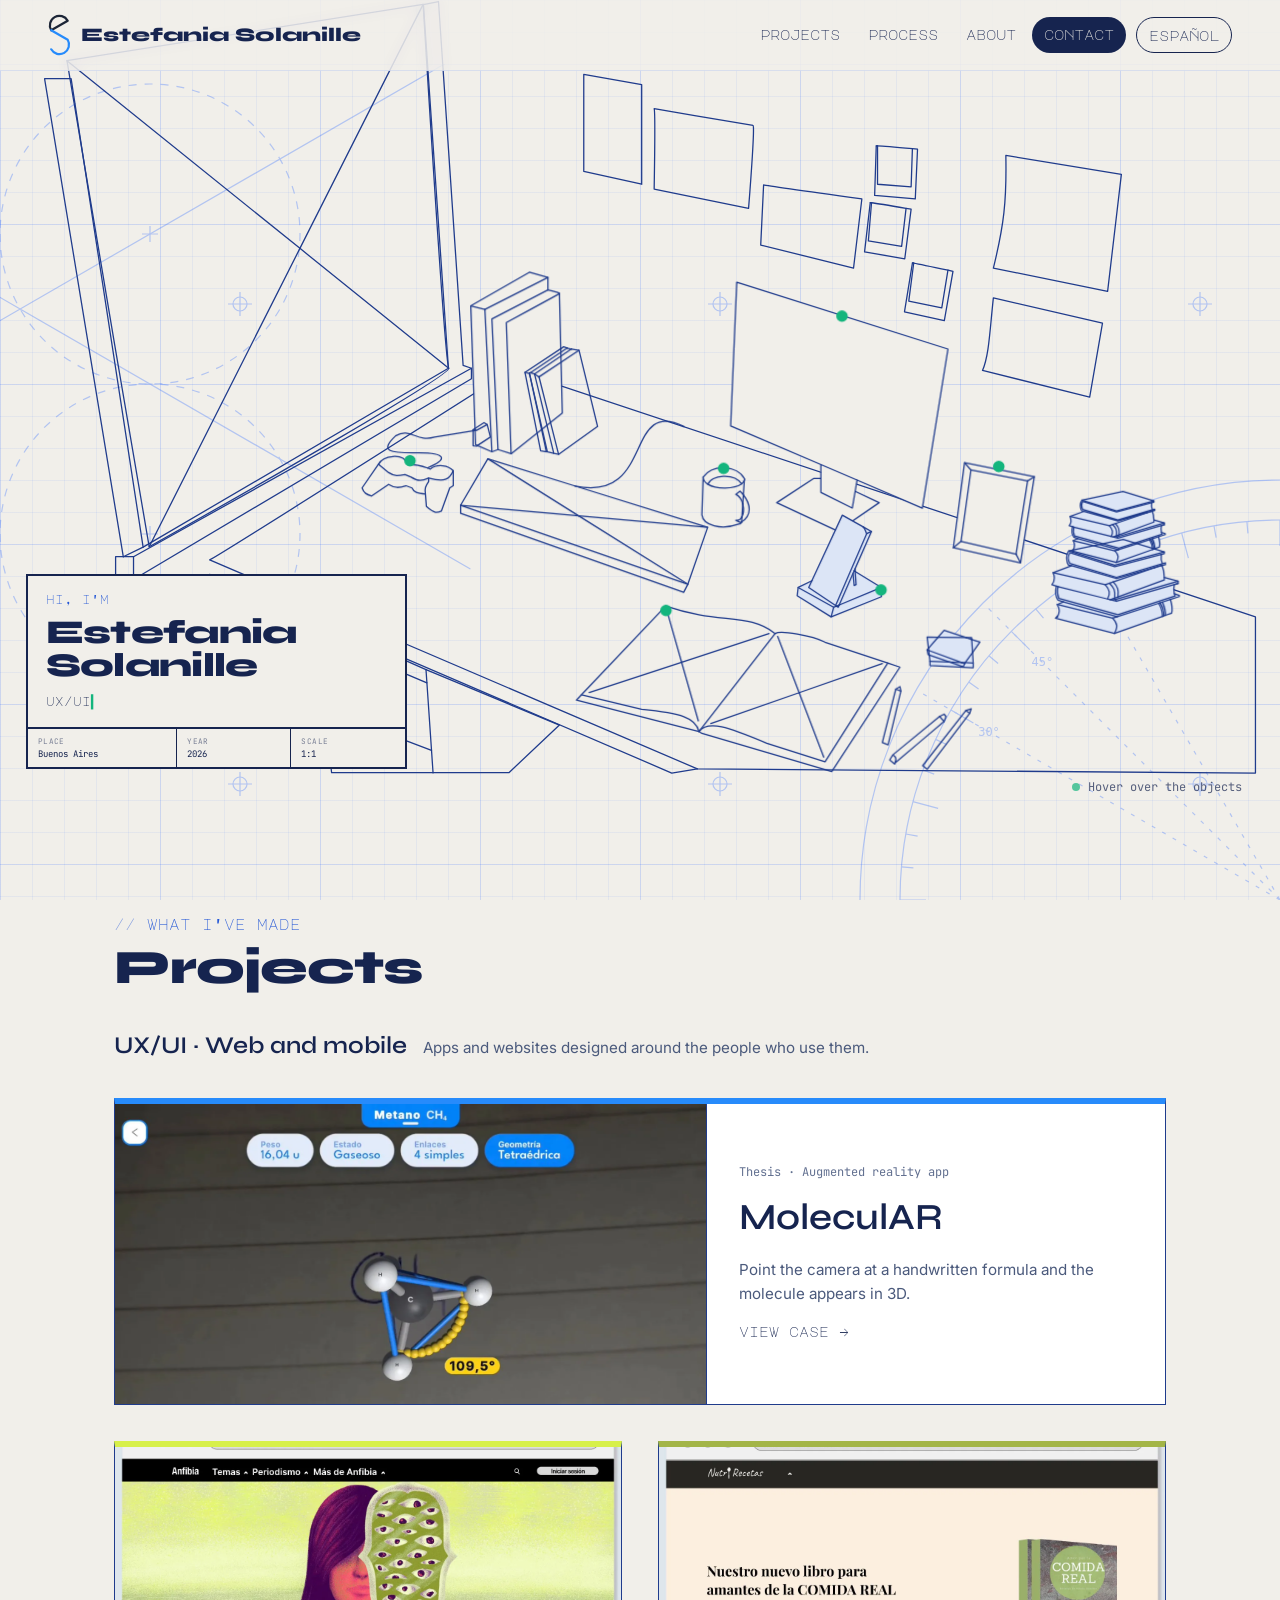
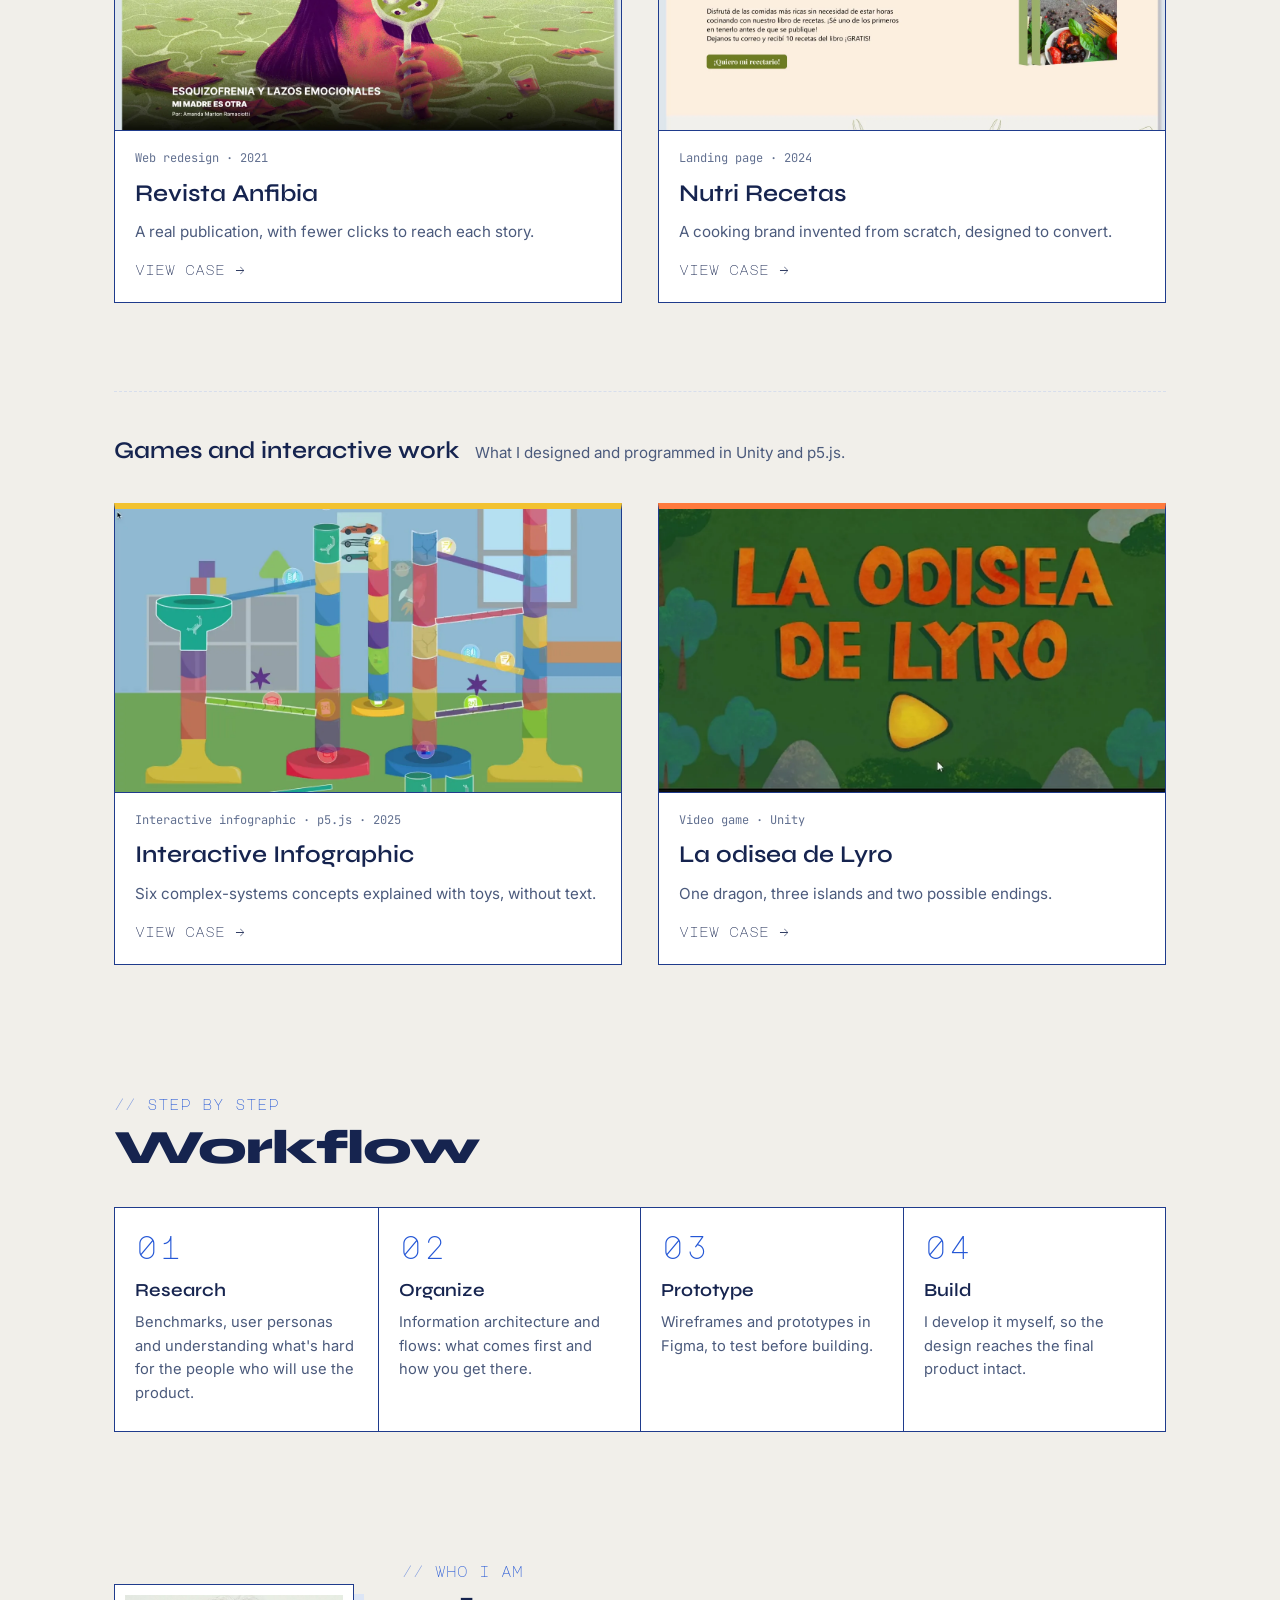
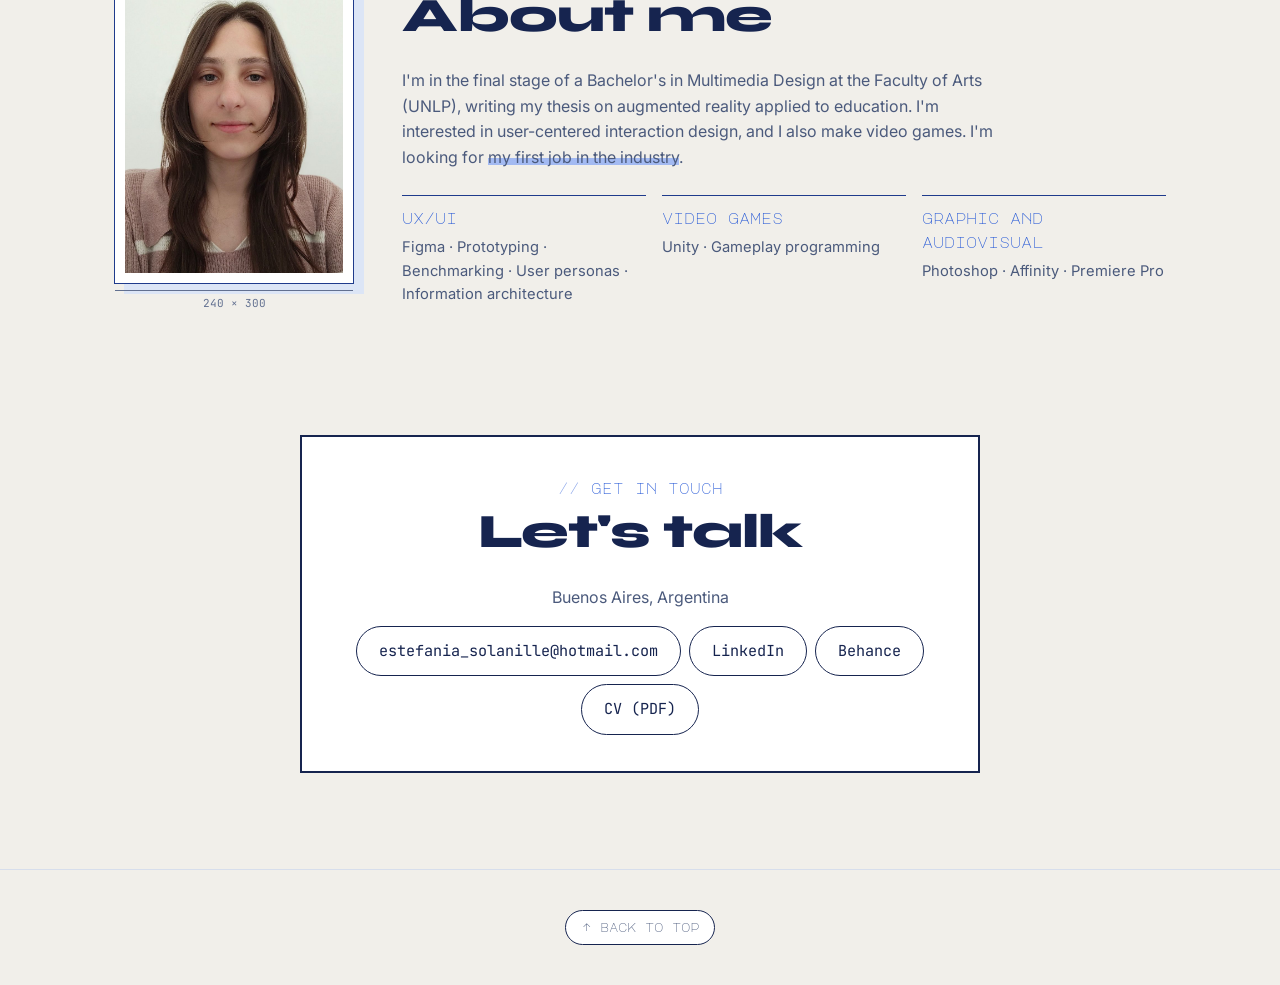
==== commit bb92084f: ""Primer trabajo en la industria" y "Workflow" en inglés Co-Authored-By: Claude Opus 5.5 <noreply@ant" ====
--- a/en/index.html
+++ b/en/index.html
@@ -40,7 +40,7 @@
 
   <section id="inicio" class="hero">
     <div class="stage">
-      <svg class="desk" viewBox="0 0 1920 1080" style="--done:2643ms" role="group" aria-label="Line drawing of my desk"><defs><clipPath id="clip-monitor-0"><polygon points="1110.5,319 1440.5,423.5 1400.5,672 1298.5,628.2 1242,604 1101,543.5"/></clipPath><clipPath id="clip-telefono-0"><polygon points="1275.5,683 1313.5,712 1265,824.3 1227.88,785.5"/></clipPath><clipPath id="clip-marco-0"><polygon points="1476.5,612.5 1565,629.5 1547,744 1461,724"/></clipPath><clipPath id="clip-cuaderno-0"><polygon points="999.5,825 1170.5,868 1051.5,1021 868,963.57"/></clipPath><clipPath id="clip-cuaderno-1"><polygon points="1170.5,868 1346.5,914.2 1248.5,1068.5 1051.5,1021"/></clipPath></defs><g class="part"><path class="ln" style="--n:0" pathLength="1" d="M625 924.5L454.262 848.5V872L465.652 982L477.5 1085.5H636"/><path class="ln" style="--n:1" pathLength="1" d="M636 1085.5H754.5L833.5 1011L625 924.5"/><path class="ln" style="--n:2" pathLength="1" d="M625 924.5L626.401 945L633.609 1050.5L636 1085.5"/><path class="ln" style="--n:3" pathLength="1" d="M593.5 1035.5L520.5 1002.5L465.652 982"/><path class="ln" style="--n:4" pathLength="1" d="M520.5 1002.5C512.684 1009.29 517.35 1014.24 533 1024L588 1047L593.5 1035.5"/><path class="ln" style="--n:5" pathLength="1" d="M593.5 1035.5L633.609 1050.5"/><path class="ln" style="--n:6" pathLength="1" d="M454.262 872L626.401 945"/><path class="ln" style="--n:7" pathLength="1" d="M183 733L70.5 1H29L152 748"/><path class="ln" style="--n:8" pathLength="1" d="M152 748L183 733L660 453.5L621 -114.5L644.5 -119.5L683 449L696 453.5V470L168 783.5L140 776V748H152Z"/><path class="ln" style="--n:9" pathLength="1" d="M152 748H168"/><path class="ln" style="--n:10" pathLength="1" d="M168 748V783.5"/><path class="ln" style="--n:11" pathLength="1" d="M168 748L696 453.5"/><path class="ln" style="--n:12" pathLength="1" d="M1049 1079.5L1921 1086V842L759.5 455.5C606 553 296.6 749 287 753L1049 1079.5Z"/><path class="ln" style="--n:13" pathLength="1" d="M1049 1079.5L1009 1086L287 775.5"/><path class="ln" style="--n:14" pathLength="1" d="M660.5 453.5C655.7 443.5 631.833 70.3333 620.5 -115L64 -27C68.8 8.6 151.667 494.167 192.5 732.5C350.5 643.667 665.3 463.5 660.5 453.5Z"/><path class="ln" style="--n:15" pathLength="1" d="M64 -27L427.987 266.203"/><path class="ln" style="--n:16" pathLength="1" d="M192.5 732.5L427.987 266.203"/><path class="ln" style="--n:17" pathLength="1" d="M660.5 453.5L427.987 266.203"/><path class="ln" style="--n:18" pathLength="1" d="M620.5 -115L427.987 266.203"/></g><g class="part"><path class="ln" style="--n:19" pathLength="1" d="M1385 110.31C1366.37 108.718 1339.05 106.465 1330.5 106.063C1329.63 106.022 1328.95 106 1328.5 106L1326 183.5L1389.5 189L1393 111C1390.62 110.793 1387.91 110.56 1385 110.31Z"/><path class="ln" style="--n:20" pathLength="1" d="M1328.5 106L1330.5 106.063"/><path class="ln" style="--n:21" pathLength="1" d="M1330.5 106.063V166L1383 170L1385 110.31"/><path class="ln" style="--n:22" pathLength="1" d="M1375.08 203.652C1356.65 200.526 1329.61 196.023 1321.12 194.915C1320.26 194.803 1319.59 194.725 1319.13 194.688L1310.24 271.716L1373.07 282.444L1383 205C1380.64 204.596 1377.97 204.141 1375.08 203.652Z"/><path class="ln" style="--n:23" pathLength="1" d="M1319.13 194.688L1321.12 194.915"/><path class="ln" style="--n:24" pathLength="1" d="M1321.12 194.915L1316.17 254.648L1368.16 262.972L1375.08 203.652"/><path class="ln" style="--n:25" pathLength="1" d="M1440.54 300.326C1422.28 296.347 1395.48 290.592 1387.05 289.091C1386.19 288.938 1385.52 288.829 1385.07 288.771L1372.6 365.302L1434.87 378.94L1448.39 302.041C1446.05 301.528 1443.4 300.949 1440.54 300.326Z"/><path class="ln" style="--n:26" pathLength="1" d="M1385.07 288.771L1387.05 289.091"/><path class="ln" style="--n:27" pathLength="1" d="M1387.05 289.091L1379.32 348.528L1430.87 359.26L1440.54 300.326"/><path class="ln" style="--n:28" pathLength="1" d="M1531 121C1532.39 192.084 1527.92 230.567 1511.5 297L1690 333.5L1711.5 150.5L1531 121Z"/><path class="ln" style="--n:29" pathLength="1" d="M1511.5 343.5L1682 383L1662 498.5L1494.5 457C1504.74 433.821 1505.97 394.323 1511.5 343.5Z"/><path class="ln" style="--n:30" pathLength="1" d="M1152.5 167C1157.3 168.2 1256.83 182.167 1306 189L1293 297L1148 261L1152.5 167Z"/><path class="ln" style="--n:31" pathLength="1" d="M981.5 48C983.1 51.6 982.167 133.167 981.5 173.5L1129 203.652C1132.5 160.435 1138.8 74 1136 74C1133.2 74 1031.83 56.6667 981.5 48Z"/><path class="ln" style="--n:32" pathLength="1" d="M871.5 146L962 166V10.5L871.5 -5.5V146Z"/></g><g class="part"><path class="paper" d="M786.5 303.5L815.5 311.5V331C822.333 332.5 835.5 335.8 833.5 337L838 523.5L758 587L737.5 580.5L728 584L702.5 573L695 356L786.5 303.5Z"/><path class="ln" style="--n:33" pathLength="1" d="M695 356L717 361.5"/><path class="ln" style="--n:34" pathLength="1" d="M737.5 580.5L728 584L702.5 573L695 356L786.5 303.5L815.5 311.5V331"/><path class="ln" style="--n:35" pathLength="1" d="M717 361.5L815.5 311.5"/><path class="ln" style="--n:36" pathLength="1" d="M717 361.5L728 584"/><path class="ln" style="--n:37" pathLength="1" d="M737.5 580.5L728 376.5L815.5 331"/><path class="ln" style="--n:38" pathLength="1" d="M833.5 337L838 523.5L758 587L737.5 580.5"/><path class="ln" style="--n:39" pathLength="1" d="M815.5 331C822.333 332.5 835.5 335.8 833.5 337"/><path class="ln" style="--n:40" pathLength="1" d="M833.5 337C831.5 338.2 777.333 367.5 750.5 382L758 587"/><path class="ln" style="--n:41" pathLength="1" d="M779.5 460L786.5 461.5"/><path class="ln" style="--n:42" pathLength="1" d="M845.5 422L788 460.496"/><path class="ln" style="--n:43" pathLength="1" d="M845.5 422L852 423.5"/><path class="ln" style="--n:44" pathLength="1" d="M786.5 461.5L788 460.496"/><path class="ln" style="--n:45" pathLength="1" d="M788 460.496L794.5 462.5"/><path class="ln" style="--n:46" pathLength="1" d="M794.5 462.5L852 423.5"/><path class="ln" style="--n:47" pathLength="1" d="M794.5 462.5L801.5 467"/><path class="ln" style="--n:48" pathLength="1" d="M864 425.5L801.5 467"/></g><a class="obj" style="--g:0" href="index.html#proyectos" aria-label="Web projects"><path class="paper" d="M1101 543.5L1110.5 319L1440.5 423.5L1400.5 672L1298.5 628.237L1295.5 645.75L1333 663.5L1268.5 708L1173 663.5L1230.5 625.75H1242.01V604L1101 543.5Z"/><g class="sk" clip-path="url(#clip-monitor-0)"><g transform="matrix(0.95376 0.30202 -0.04222 0.99778 1110.5 319)"><path style="--k:0" pathLength="1" d="M10 10H336V30H10Z"/><path style="--k:1" pathLength="1" d="M17 20a3 3 0 1 0 6 0a3 3 0 1 0 -6 0M27 20a3 3 0 1 0 6 0a3 3 0 1 0 -6 0M37 20a3 3 0 1 0 6 0a3 3 0 1 0 -6 0"/><path style="--k:2" pathLength="1" d="M20 44H66"/><path style="--k:3" pathLength="1" d="M236 44H262M272 44H298M308 44H326"/><path style="--k:4" pathLength="1" d="M20 56H326V136H20Z"/><path style="--k:5" pathLength="1" d="M172 88a14 14 0 1 0 28 0a14 14 0 1 0 -28 0"/><path style="--k:6" pathLength="1" d="M164 136C166 112 206 112 208 136"/><path style="--k:7" pathLength="1" d="M32 104H112M32 114H96M32 124H80"/><path style="--k:8" pathLength="1" d="M20 148H118V210H20Z"/><path style="--k:9" pathLength="1" d="M124 148H222V210H124Z"/><path style="--k:10" pathLength="1" d="M228 148H326V210H228Z"/><path style="--k:11" pathLength="1" d="M28 196H96M132 196H200M236 196H304"/></g></g><path class="ln" style="--n:49" pathLength="1" d="M1298.5 628.237L1242.01 604L1101 543.5L1110.5 319L1440.5 423.5L1400.5 672L1298.5 628.237Z"/><path class="ln" style="--n:50" pathLength="1" d="M1242.01 604V625.75"/><path class="ln" style="--n:51" pathLength="1" d="M1298.5 628.237L1295.5 645.75"/><path class="ln" style="--n:52" pathLength="1" d="M1242.01 625.75V647.5L1291 672L1295.5 645.75"/><path class="ln" style="--n:53" pathLength="1" d="M1242.01 625.75H1230.5L1173 663.5L1268.5 708L1333 663.5L1295.5 645.75"/><rect class="hit" x="1093.0" y="311.0" width="355.5" height="405.0"/><circle class="ring" cx="1275" cy="372" r="9"/><circle class="dot" cx="1275" cy="372" r="9"/><g class="tag"><path class="lead-line" d="M1275 372 L1000 300"/><rect class="tag-bg" x="902" y="281" width="197" height="38" rx="19"/><text x="1000" y="306" text-anchor="middle">Web projects</text></g></a><g class="part"><path class="ln" style="--n:54" pathLength="1" d="M786.5 461.5L813 584L804 582.5L779.5 460L840 420L845.5 422"/><path class="ln" style="--n:55" pathLength="1" d="M852 423.5L864 425.5L893 544.5L832 588L824.5 586.5L814.5 584L786.5 461.5"/><path class="ln" style="--n:56" pathLength="1" d="M794.5 462.5L824.5 586.5"/><path class="ln" style="--n:57" pathLength="1" d="M801.5 467L832 588"/><path class="ln" style="--n:58" pathLength="1" d="M857.5 637.364L721.5 595L679 667.5V680L1027.5 803.5L1034 791L1065 702L857.5 637.364Z"/><path class="ln" style="--n:59" pathLength="1" d="M721.5 595L863.366 683.978"/><path class="ln" style="--n:60" pathLength="1" d="M679 667.5L1034 791"/><path class="ln" style="--n:61" pathLength="1" d="M679 667.5L863.366 683.978"/><path class="ln" style="--n:62" pathLength="1" d="M1034 791L863.366 683.978"/><path class="ln" style="--n:63" pathLength="1" d="M1065 702L863.366 683.978"/><path class="ln" style="--n:64" pathLength="1" d="M857.5 637.364C982.587 663.815 934 498.5 1028 544.5"/></g><a class="obj" style="--g:1" href="lyro.html" aria-label="Games"><path class="ln" style="--n:65" pathLength="1" d="M550.5 603.5L525 640.5C527.8 648.562 531.758 650.596 540 653L566.5 635C576.273 640.961 582.271 640.782 593.5 637L603 640.5C605.647 647.086 611.219 648.663 624 650"/><path class="ln" style="--n:66" pathLength="1" d="M550.5 603.5L566.5 616.5C575.579 622.531 581.416 621.802 592 619.5L600.5 623"/><path class="ln" style="--n:67" pathLength="1" d="M629 625V630.5C624.358 637.442 622.247 641.456 624 650L625.5 669.5C638.835 681.195 642.463 679.519 648.847 676.571L649 676.5L662 640.5L667.5 637V613.5C660 605.5 643 602 631.5 611C629.927 610.358 628.433 609.761 627 609.206C616.17 605.017 608.79 603.292 596.5 603.5C588.5 584.5 558 590 550.5 603.5"/><path class="ln" style="--n:68" pathLength="1" d="M601.5 623.5C612.735 630.607 618.665 629.689 629 625C653.666 631.581 661.169 627.994 667.5 613.5"/><path class="ln" style="--n:69" pathLength="1" d="M627 609.206C659.638 596.154 657 585.5 613.5 585.5C568.282 586.315 551.322 583.765 577.5 559C600.5 545.5 609.906 569.404 638.5 561L698.5 551.233"/><path class="ln" style="--n:70" pathLength="1" d="M698.5 549.5L704 550.5L720.5 541.5"/><path class="ln" style="--n:71" pathLength="1" d="M698.5 551.233V549.5L715.5 538.5L720.5 541.5L725.5 561L704 575L698.5 574.5V551.233Z"/><path class="ln" style="--n:72" pathLength="1" d="M698.5 551.233L703 550.5"/><g class="sk"><path style="--k:0" pathLength="1" d="M559 603H573M566 596V610"/><path style="--k:1" pathLength="1" d="M648 606L652 613H644Z"/><path style="--k:2" pathLength="1" d="M652 614.5a3 3 0 1 0 6 0a3 3 0 1 0 -6 0"/><path style="--k:3" pathLength="1" d="M645 617.5L651 623.5M651 617.5L645 623.5"/><path style="--k:4" pathLength="1" d="M638.5 611.5H644.5V617.5H638.5Z"/></g><rect class="hit" x="517.0" y="530.5" width="216.5" height="158.69500000000005"/><circle class="ring" cx="600" cy="598" r="9"/><circle class="dot" cx="600" cy="598" r="9"/><g class="tag"><path class="lead-line" d="M600 598 L560 505"/><rect class="tag-bg" x="507" y="486" width="106" height="38" rx="19"/><text x="560" y="511" text-anchor="middle">Games</text></g></a><a class="obj" style="--g:2" href="index.html#contacto" aria-label="Contact"><path class="ln" style="--n:73" pathLength="1" d="M1118.06 693.63L1118 694.556C1117.33 695.389 1115.5 697.056 1113.5 697.056C1086 707.056 1058 699.056 1056 682.556L1058 623.556C1072.5 602.556 1112 605.056 1122.5 626.056C1122.56 626.82 1122.51 627.556 1122.35 628.265"/><path class="ln" style="--n:74" pathLength="1" d="M1122.35 628.265C1121.86 630.52 1120.31 632.491 1118 634.157C1107.05 642.057 1079.02 643.071 1065.5 634.78C1061.07 632.065 1058.2 628.352 1058 623.556"/><path class="ln" style="--n:75" pathLength="1" d="M1122.5 626.056L1122.35 628.265"/><path class="ln" style="--n:76" pathLength="1" d="M1118.06 693.63L1118.57 685.828"/><path class="ln" style="--n:77" pathLength="1" d="M1118.06 693.63C1117.56 693.946 1117.04 694.254 1116.5 694.556L1109 691.056C1113.36 691.9 1116.57 689.656 1118.57 685.828"/><path class="ln" style="--n:78" pathLength="1" d="M1118.06 693.63C1134.47 683.348 1132.47 666.039 1120.83 651.419"/><path class="ln" style="--n:79" pathLength="1" d="M1118.57 685.828L1119.91 665.542"/><path class="ln" style="--n:80" pathLength="1" d="M1118.57 685.828C1121.25 680.703 1121.75 672.737 1119.91 665.542"/><path class="ln" style="--n:81" pathLength="1" d="M1119.91 665.542L1120.83 651.419"/><path class="ln" style="--n:82" pathLength="1" d="M1119.91 665.542C1118.24 659.014 1114.64 653.119 1109 650.556L1115.5 645.556C1117.45 647.442 1119.23 649.405 1120.83 651.419"/><path class="ln" style="--n:83" pathLength="1" d="M1120.83 651.419L1122.35 628.265"/><path class="ln" style="--n:84" pathLength="1" d="M1065.5 634.78C1070 620.056 1106.5 616.556 1118 634.157"/><g class="sk"><path style="--k:0" pathLength="1" d="M1072 652H1104V674H1072Z"/><path style="--k:1" pathLength="1" d="M1072 652L1088 664L1104 652"/></g><rect class="hit" x="1048.0" y="594.556" width="94.47000000000003" height="120.5"/><circle class="ring" cx="1090" cy="610" r="9"/><circle class="dot" cx="1090" cy="610" r="9"/><g class="tag"><path class="lead-line" d="M1090 610 L1090 555"/><rect class="tag-bg" x="1024" y="536" width="132" height="38" rx="19"/><text x="1090" y="561" text-anchor="middle">Contact</text></g></a><a class="obj" style="--g:3" href="molecular.html" aria-label="Mobile work"><path class="tint" d="M1275.5 683L1307.5 700.934L1321 708.5L1295.33 767L1295.6 770.971L1336.5 796V810.5L1258 842L1205 809L1206.5 796L1227.88 785.5L1275.5 683Z"/><g class="sk" clip-path="url(#clip-telefono-0)"><g transform="matrix(0.42142 -0.90708 0.68741 0.71852 1227.88 785.5)"><g transform="matrix(0.1091 0.2386 -0.2386 0.1091 84.07 -23.33)"><path style="--k:0;stroke-width:9" pathLength="1" d="M154.813 168.779C151.637 176.715 150.368 183.679 150.358 193.699C150.353 199.326 152.896 204.683 155.114 209.286C157.126 213.462 161.471 215.825 165.12 218.047C168.275 219.97 171.649 220.289 175.765 219.187C191.625 214.942 198.978 194.591 202.341 185.186C203.703 181.375 203.462 177.068 202.99 172.785C202.014 163.94 196.5 151.299 175.513 151.299L175.384 151.299C172.031 151.298 169.581 151.298 167.817 152.391C164.862 155.386 162.492 158.276 159.847 161.281C158.369 163.342 156.618 166.489 154.813 172.594"/><path style="--k:1;stroke-width:9" pathLength="1" d="M201.5 133.781C202.759 128.726 205.945 119.816 220.516 93.0359C224.06 86.4397 225.634 82.9771 226.602 80.7211C227.57 78.4651 227.885 77.5208 228.209 77.5017"/><path style="--k:2;stroke-width:9" pathLength="1" d="M150.703 242.236C147.971 246.085 143.557 254.873 139.262 272.529C137.986 277.158 136.657 280.484 135.193 283.637C133.729 286.79 132.171 289.669 131.5 292.828"/><path style="--k:3;stroke-width:15" pathLength="1" d="M7.5 289.502C7.5 289.097 7.5 288.692 13.0157 276.536C18.5314 264.379 29.5629 240.484 35.4579 227.365C41.3529 214.245 41.7771 212.625 43.5 208.502"/><path style="--k:4;stroke-width:15" pathLength="1" d="M58.5 174.872C59.0203 170.679 61.1172 165.444 64.5305 157.561C66.2771 153.528 67.9439 147.321 70.5689 140.368C74.7706 127.629 80.5567 113.937 82.7994 108.805C83.1975 107.614 83.4577 106.574 83.7257 105.502"/><path style="--k:5;stroke-width:15" pathLength="1" d="M99.7413 76.8624C102.179 72.1853 106.281 64.2364 111.786 54.5934C116.502 46.0006 125.121 29.8969 129.84 20.8546C134.56 11.8123 135.119 10.3193 136.5 7.50175"/></g></g></g><path class="ln" style="--n:85" pathLength="1" d="M1313.5 712C1312.33 708.778 1309.5 702.055 1307.5 700.934L1275.5 683L1227.88 785.5"/><path class="ln" style="--n:86" pathLength="1" d="M1294.01 770L1295.33 767L1321 708.5L1307.5 700.934"/><path class="ln" style="--n:87" pathLength="1" d="M1321 708.5L1313.5 712"/><path class="ln" style="--n:88" pathLength="1" d="M1313.5 712L1265 824.304"/><path class="ln" style="--n:89" pathLength="1" d="M1265 824.304L1223 796L1227.88 785.5"/><path class="ln" style="--n:90" pathLength="1" d="M1265 824.304L1266.33 825.199"/><path class="ln" style="--n:91" pathLength="1" d="M1295.6 770.971L1336.5 796V810.5L1258 842L1205 809L1206.5 796L1227.88 785.5"/><path class="ln" style="--n:92" pathLength="1" d="M1336.5 796L1270.56 823.437"/><path class="ln" style="--n:93" pathLength="1" d="M1258 842L1262 827"/><path class="ln" style="--n:94" pathLength="1" d="M1262 827L1206.5 796"/><path class="ln" style="--n:95" pathLength="1" d="M1262 827L1266.33 825.199"/><path class="ln" style="--n:96" pathLength="1" d="M1295.6 770.971L1294.01 770"/><path class="ln" style="--n:97" pathLength="1" d="M1295.6 770.971L1297 791.5L1294.01 793L1292.26 774"/><path class="ln" style="--n:98" pathLength="1" d="M1295.6 770.971L1295.33 767"/><path class="ln" style="--n:99" pathLength="1" d="M1270.56 823.437L1292.26 774L1294.01 770"/><path class="ln" style="--n:100" pathLength="1" d="M1270.56 823.437L1269 827L1266.33 825.199"/><path class="ln" style="--n:101" pathLength="1" d="M1270.56 823.437L1266.33 825.199"/><rect class="hit" x="1197.0" y="675.0" width="147.5" height="175.0"/><circle class="ring" cx="1336" cy="800" r="9"/><circle class="dot" cx="1336" cy="800" r="9"/><g class="tag"><path class="lead-line" d="M1336 800 L1455 818"/><rect class="tag-bg" x="1344" y="799" width="223" height="38" rx="19"/><text x="1455" y="824" text-anchor="middle">Mobile work</text></g></a><a class="obj" style="--g:4" href="index.html#sobre-mi" aria-label="About me"><path class="paper" d="M1466.5 601L1575.5 623L1554 757.5L1449 734L1466.5 601Z"/><g class="sk" clip-path="url(#clip-marco-0)"><g transform="matrix(0.98333 0.18889 -0.13839 0.99554 1476.5 612.5)"><g transform="matrix(0.2535 0 0 0.2535 26.75 7.84)"><path style="--k:0;stroke-width:9" pathLength="1" d="M127.09 62.5a60.5 60.5 0 1 0 -121 0a60.5 60.5 0 1 0 121 0"/><path style="--k:1;stroke-width:9" pathLength="1" d="M68.59 124V199"/><path style="--k:2;stroke-width:9" pathLength="1" d="M1.59 199H141.59"/><path style="--k:3;stroke-width:9" pathLength="1" d="M68.59 199V290.5"/><path style="--k:4;stroke-width:9" pathLength="1" d="M68.59 290.5L141.59 378.5"/><path style="--k:5;stroke-width:9" pathLength="1" d="M68.59 290.5L1.59 378.5"/></g></g></g><path class="ln" style="--n:102" pathLength="1" d="M1476.5 612.5L1565 629.5"/><path class="ln" style="--n:103" pathLength="1" d="M1476.5 612.5L1461 724"/><path class="ln" style="--n:104" pathLength="1" d="M1476.5 612.5L1466.5 601"/><path class="ln" style="--n:105" pathLength="1" d="M1565 629.5L1547 744"/><path class="ln" style="--n:106" pathLength="1" d="M1565 629.5L1575.5 623"/><path class="ln" style="--n:107" pathLength="1" d="M1547 744L1461 724"/><path class="ln" style="--n:108" pathLength="1" d="M1547 744L1554 757.5"/><path class="ln" style="--n:109" pathLength="1" d="M1461 724L1449 734"/><path class="ln" style="--n:110" pathLength="1" d="M1554 757.5L1575.5 623L1466.5 601L1449 734L1554 757.5Z"/><rect class="hit" x="1441.0" y="593.0" width="142.5" height="172.5"/><circle class="ring" cx="1520" cy="607" r="9"/><circle class="dot" cx="1520" cy="607" r="9"/><g class="tag"><path class="lead-line" d="M1520 607 L1520 555"/><rect class="tag-bg" x="1454" y="536" width="132" height="38" rx="19"/><text x="1520" y="561" text-anchor="middle">About me</text></g></a><g class="part"><path class="tint" d="M1700.66 868L1608.53 843.962L1612.67 839.34L1611.29 843.038C1615.32 834.592 1615.73 830.087 1611.29 822.698L1620.97 818.538L1612.67 815.764C1607.51 808.681 1607.61 803.023 1609.91 794.038L1603 791.726C1607.15 786.642 1607.78 779.976 1604.84 772.774L1633.86 762.141L1629.26 761.217C1627.88 760.292 1622.86 748.754 1629.26 739.028L1714.48 721L1778.51 740.415V743.189L1773.9 744.399C1773.06 750.807 1773.31 754.049 1775.74 758.883L1780.35 757.519V760.292L1775.08 761.789C1778.15 768.565 1778.59 772.743 1778.51 780.17L1800.16 786.179V789.877L1794.17 791.726C1792.87 796.519 1793.31 799.769 1794.17 805.594L1802 808.368V810.217L1788.18 814.84C1790.98 824.066 1791.98 828.986 1790.02 836.104L1780.35 839.556L1777.59 840.543L1775.74 841.201L1700.66 868Z"/><path class="tint" d="M1703.61 757L1634.17 738.849L1637.29 735.359L1636.25 738.151C1639.29 731.774 1639.6 728.372 1636.25 722.792L1643.54 719.651L1637.29 717.557C1633.4 712.208 1633.47 707.935 1635.21 701.151L1630 699.406C1633.12 695.566 1633.61 690.533 1631.39 685.094L1653.26 677.066L1649.79 676.368C1648.75 675.67 1644.97 666.957 1649.79 659.613L1714.03 646L1762.29 660.66V662.755L1758.82 663.669C1758.18 668.507 1758.38 670.955 1760.21 674.606L1763.68 673.576V675.67L1759.71 676.8C1762.02 681.917 1762.36 685.072 1762.29 690.679L1778.61 695.217V698.009L1774.1 699.406C1773.12 703.025 1773.45 705.479 1774.1 709.877L1780 711.972V713.368L1769.58 716.859C1771.69 723.826 1772.45 727.541 1770.97 732.915L1763.68 735.522L1761.6 736.267L1760.21 736.764L1703.61 757Z"/><path class="ln" style="--n:111" pathLength="1" d="M1775.74 841.201L1700.66 868L1608.53 843.962L1612.67 839.34L1611.29 843.038C1615.32 834.592 1615.73 830.087 1611.29 822.698L1620.97 818.538"/><path class="ln" style="--n:112" pathLength="1" d="M1700.66 868C1706 857.893 1705.99 852.564 1697.89 843.962"/><path class="ln" style="--n:113" pathLength="1" d="M1788.18 814.84C1790.98 824.066 1791.98 828.986 1790.02 836.104L1780.35 839.556"/><path class="ln" style="--n:114" pathLength="1" d="M1788.18 814.84L1802 810.217V808.368L1794.17 805.594"/><path class="ln" style="--n:115" pathLength="1" d="M1772.06 820.04L1775.74 818.851L1788.18 814.84"/><path class="ln" style="--n:116" pathLength="1" d="M1697.89 843.962L1611.29 822.698"/><path class="ln" style="--n:117" pathLength="1" d="M1697.89 843.962L1705.06 841.651"/><path class="ln" style="--n:118" pathLength="1" d="M1620.97 818.538L1705.06 841.651"/><path class="ln" style="--n:119" pathLength="1" d="M1620.97 818.538L1612.67 815.764C1607.51 808.681 1607.61 803.023 1609.91 794.038"/><path class="ln" style="--n:120" pathLength="1" d="M1705.06 841.651L1769.75 820.783"/><path class="ln" style="--n:121" pathLength="1" d="M1612.67 794.731C1610.9 801.468 1611.07 805.441 1614.06 812.991L1706.19 838.415L1795.55 809.292L1794.17 805.594C1793.31 799.769 1792.87 796.519 1794.17 791.726L1800.16 789.877V786.179L1778.51 780.17"/><path class="ln" style="--n:122" pathLength="1" d="M1694.21 815.186L1703.88 817.613L1800.16 789.877"/><path class="ln" style="--n:123" pathLength="1" d="M1800.16 786.179L1702.5 814.84"/><path class="ln" style="--n:124" pathLength="1" d="M1702.5 814.84L1703.88 817.613"/><path class="ln" style="--n:125" pathLength="1" d="M1702.5 814.84L1698.81 813.5"/><path class="ln" style="--n:126" pathLength="1" d="M1633.86 762.141L1604.84 772.774C1607.78 779.976 1607.15 786.642 1603 791.726L1609.91 794.038"/><path class="ln" style="--n:127" pathLength="1" d="M1609.91 794.038L1612.67 794.731"/><path class="ln" style="--n:128" pathLength="1" d="M1775.08 761.789C1778.15 768.566 1778.59 772.743 1778.51 780.17V784.33L1706.19 810.802"/><path class="ln" style="--n:129" pathLength="1" d="M1612.67 794.731L1690.06 814.146L1694.21 815.186"/><path class="ln" style="--n:130" pathLength="1" d="M1706.19 810.802L1701.12 812.657L1698.81 813.5L1694.21 815.186"/><path class="ln" style="--n:131" pathLength="1" d="M1775.08 761.789C1775 761.6 1774.91 761.41 1774.82 761.217L1764.2 764.881"/><path class="ln" style="--n:132" pathLength="1" d="M1775.08 761.789L1764.2 764.881"/><path class="ln" style="--n:133" pathLength="1" d="M1773.9 744.399L1701.12 763.528L1631.1 741.802C1627.53 748.095 1627.69 751.746 1631.1 758.443L1703.88 780.17L1775.74 758.883L1780.35 757.519V760.292L1775.08 761.789"/><path class="ln" style="--n:134" pathLength="1" d="M1690.06 814.146C1694.61 804.744 1693.26 799.893 1686.38 791.726"/><path class="ln" style="--n:135" pathLength="1" d="M1686.38 791.726L1604.84 772.774"/><path class="ln" style="--n:136" pathLength="1" d="M1698.81 787.436L1693.08 789.415L1686.38 791.726"/><path class="ln" style="--n:137" pathLength="1" d="M1773.9 744.399L1778.51 743.189V740.415L1714.48 721L1629.26 739.028C1622.86 748.754 1627.88 760.292 1629.26 761.217L1633.86 762.141L1703.88 782.019L1764.2 764.881"/><path class="ln" style="--n:138" pathLength="1" d="M1764.2 764.881L1698.81 787.436"/><path class="ln" style="--n:139" pathLength="1" d="M1778.51 740.415L1701.12 761.217L1629.26 739.028"/><path class="ln" style="--n:140" pathLength="1" d="M1775.74 758.883C1773.31 754.049 1773.06 750.807 1773.9 744.399"/><path class="ln" style="--n:141" pathLength="1" d="M1693.08 789.415C1699.86 796.156 1702.41 800.739 1701.12 812.657"/><path class="ln" style="--n:142" pathLength="1" d="M1698.81 787.436C1706.15 794.94 1707.57 800.13 1706.19 810.802"/><path class="ln" style="--n:143" pathLength="1" d="M1772.06 820.04C1777.13 827.07 1778.45 831.522 1777.59 840.543"/><path class="ln" style="--n:144" pathLength="1" d="M1772.06 820.04L1769.75 820.783"/><path class="ln" style="--n:145" pathLength="1" d="M1775.74 841.201L1777.59 840.543L1780.35 839.556"/><path class="ln" style="--n:146" pathLength="1" d="M1775.74 818.851C1779.19 826.627 1781.06 830.998 1780.35 839.556"/><path class="ln" style="--n:147" pathLength="1" d="M1769.75 820.783C1774.22 828.029 1775.68 832.464 1775.74 841.201"/><path class="ln" style="--n:148" pathLength="1" d="M1760.21 736.764L1703.61 757L1634.17 738.849L1637.29 735.359L1636.25 738.151C1639.29 731.774 1639.6 728.372 1636.25 722.792L1643.54 719.651"/><path class="ln" style="--n:149" pathLength="1" d="M1703.61 757C1707.64 749.368 1707.63 745.345 1701.53 738.849"/><path class="ln" style="--n:150" pathLength="1" d="M1761.6 736.267L1763.68 735.522L1770.97 732.915C1772.45 727.541 1771.69 723.826 1769.58 716.859"/><path class="ln" style="--n:151" pathLength="1" d="M1769.58 716.859L1780 713.368V711.972L1774.1 709.877"/><path class="ln" style="--n:152" pathLength="1" d="M1769.58 716.859L1760.21 719.888"/><path class="ln" style="--n:153" pathLength="1" d="M1701.53 738.849L1636.25 722.792"/><path class="ln" style="--n:154" pathLength="1" d="M1701.53 738.849L1706.93 737.104"/><path class="ln" style="--n:155" pathLength="1" d="M1643.54 719.651L1706.93 737.104"/><path class="ln" style="--n:156" pathLength="1" d="M1643.54 719.651L1637.29 717.557C1633.4 712.208 1633.47 707.935 1635.21 701.151"/><path class="ln" style="--n:157" pathLength="1" d="M1706.93 737.104L1755.69 721.346"/><path class="ln" style="--n:158" pathLength="1" d="M1637.29 701.675C1635.95 706.762 1636.08 709.762 1638.33 715.462L1707.78 734.66L1775.14 712.67L1774.1 709.877C1773.45 705.479 1773.12 703.025 1774.1 699.406L1778.61 698.009V695.217L1762.29 690.679"/><path class="ln" style="--n:159" pathLength="1" d="M1695.63 716.335L1698.75 717.12L1706.04 718.953L1778.61 698.009"/><path class="ln" style="--n:160" pathLength="1" d="M1778.61 695.217L1705 716.859"/><path class="ln" style="--n:161" pathLength="1" d="M1705 716.859L1706.04 718.953"/><path class="ln" style="--n:162" pathLength="1" d="M1705 716.859L1702.22 715.847"/><path class="ln" style="--n:163" pathLength="1" d="M1653.26 677.066L1631.39 685.094C1633.61 690.533 1633.13 695.566 1630 699.406L1635.21 701.151"/><path class="ln" style="--n:164" pathLength="1" d="M1695.63 716.335L1637.29 701.675L1635.21 701.151"/><path class="ln" style="--n:165" pathLength="1" d="M1759.71 676.8C1762.02 681.917 1762.36 685.072 1762.29 690.679V693.821L1707.78 713.81"/><path class="ln" style="--n:166" pathLength="1" d="M1707.78 713.81L1703.96 715.211L1702.22 715.847L1698.75 717.12"/><path class="ln" style="--n:167" pathLength="1" d="M1759.71 676.8C1759.65 676.657 1759.58 676.513 1759.51 676.368L1751.51 679.134"/><path class="ln" style="--n:168" pathLength="1" d="M1759.71 676.8L1751.51 679.134"/><path class="ln" style="--n:169" pathLength="1" d="M1759.71 676.8L1763.68 675.67V673.576L1760.21 674.606"/><path class="ln" style="--n:170" pathLength="1" d="M1695.63 716.335C1699.05 709.235 1698.04 705.572 1692.85 699.406"/><path class="ln" style="--n:171" pathLength="1" d="M1692.85 699.406L1631.39 685.094"/><path class="ln" style="--n:172" pathLength="1" d="M1692.85 699.406L1697.9 697.66"/><path class="ln" style="--n:173" pathLength="1" d="M1760.21 674.606L1706.04 690.679L1651.18 674.274C1648.61 669.216 1648.49 666.46 1651.18 661.708L1703.96 678.113L1758.82 663.669L1762.29 662.755V660.66L1714.03 646L1649.79 659.613C1644.97 666.957 1648.75 675.67 1649.79 676.368L1653.26 677.066L1706.04 692.075L1751.51 679.134"/><path class="ln" style="--n:174" pathLength="1" d="M1697.9 697.66L1702.22 696.166L1751.51 679.134"/><path class="ln" style="--n:175" pathLength="1" d="M1762.29 660.66L1703.96 676.368L1649.79 659.613"/><path class="ln" style="--n:176" pathLength="1" d="M1760.21 674.606C1758.38 670.955 1758.18 668.507 1758.82 663.669"/><path class="ln" style="--n:177" pathLength="1" d="M1697.9 697.66C1703.01 702.751 1704.93 706.211 1703.96 715.211"/><path class="ln" style="--n:178" pathLength="1" d="M1702.22 696.166C1707.75 701.832 1708.82 705.751 1707.78 713.81"/><path class="ln" style="--n:179" pathLength="1" d="M1757.43 720.785C1761.25 726.094 1762.25 729.456 1761.6 736.267"/><path class="ln" style="--n:180" pathLength="1" d="M1755.69 721.346L1757.43 720.785L1760.21 719.888"/><path class="ln" style="--n:181" pathLength="1" d="M1761.6 736.267L1760.21 736.764"/><path class="ln" style="--n:182" pathLength="1" d="M1760.21 719.888C1762.81 725.759 1764.22 729.06 1763.68 735.522"/><path class="ln" style="--n:183" pathLength="1" d="M1755.69 721.346C1759.06 726.818 1760.16 730.166 1760.21 736.764"/></g><a class="obj" style="--g:5" href="index.html#proceso" aria-label="How I work"><g class="sk" clip-path="url(#clip-cuaderno-0)"><g transform="matrix(0.97159 0.24432 -0.68848 0.72550 999.5 825)"><path style="--k:0" pathLength="1" d="M22 18H86V150H22Z"/><path style="--k:1" pathLength="1" d="M22 34H86"/><path style="--k:2" pathLength="1" d="M30 42H78V74H30Z"/><path style="--k:3" pathLength="1" d="M30 42L78 74M78 42L30 74"/><path style="--k:4" pathLength="1" d="M30 84H74M30 92H66M30 100H70"/><path style="--k:5" pathLength="1" d="M34 124H74V136H34Z"/><path style="--k:6" pathLength="1" d="M94 84H118M112 78L118 84L112 90"/><path style="--k:7" pathLength="1" d="M126 40H162V130H126Z"/><path style="--k:8" pathLength="1" d="M126 52H162"/><path style="--k:9" pathLength="1" d="M132 62H156V86H132Z"/><path style="--k:10" pathLength="1" d="M132 96H154M132 104H148"/></g></g><g class="sk" clip-path="url(#clip-cuaderno-1)"><g transform="matrix(1.00000 0.26250 -0.62304 0.80105 1170.5 868)"><path style="--k:0" pathLength="1" d="M18 20H72V48H18Z"/><path style="--k:1" pathLength="1" d="M24 30H62M24 38H52"/><path style="--k:2" pathLength="1" d="M72 34C92 34 100 50 104 66M97 62L104 66L106 59"/><path style="--k:3" pathLength="1" d="M84 70H150V98H84Z"/><path style="--k:4" pathLength="1" d="M90 80H140M90 88H124"/><path style="--k:5" pathLength="1" d="M117 98V122M111 116L117 122L123 116"/><path style="--k:6" pathLength="1" d="M86 124H148V154H86Z"/><path style="--k:7" pathLength="1" d="M92 134H136M92 142H120"/><path style="--k:8" pathLength="1" d="M18 112C26 106 32 118 40 112C48 106 54 118 62 112"/><path style="--k:9" pathLength="1" d="M18 128C26 122 32 134 40 128C48 122 54 134 62 128"/></g></g><path class="ln" style="--n:184" pathLength="1" d="M1051.5 1021L860 972L868 963.57L999.5 825C1084.5 854 1128.5 835 1170.5 868"/><path class="ln" style="--n:185" pathLength="1" d="M1170.5 868L1051.5 1021"/><path class="ln" style="--n:186" pathLength="1" d="M1051.5 1021L1056 1024L1259 1083.5L1365.5 920.5L1346.5 914.167L1248.5 881.5C1228.1 871.388 1179.04 862.564 1170.5 868"/><path class="ln" style="--n:187" pathLength="1" d="M1051.5 1021C1065.89 1002.94 1096.33 1013.76 1157.5 1039.5L1248.5 1068.5L1346.5 914.167"/><path class="ln" style="--n:188" pathLength="1" d="M1051.5 1021C1046.45 999.433 1024 992.652 962 986.5L868 963.57"/><path class="ln x" style="--n:189" pathLength="1" d="M1174.5 872.5L1208.05 960.337"/><path class="ln x" style="--n:190" pathLength="1" d="M1208.05 960.337L1246.5 1061"/><path class="ln x" style="--n:191" pathLength="1" d="M1208.05 960.337L1070 1008.5"/><path class="ln x" style="--n:192" pathLength="1" d="M1208.05 960.337L1338 915"/><path class="ln x" style="--n:193" pathLength="1" d="M1001.5 832.5L1024.36 912.737"/><path class="ln x" style="--n:194" pathLength="1" d="M1024.36 912.737L1050.5 1004.5"/><path class="ln x" style="--n:195" pathLength="1" d="M1024.36 912.737L880 960"/><path class="ln x" style="--n:196" pathLength="1" d="M1024.36 912.737L1161 868"/><rect class="hit" x="852.0" y="817.0" width="521.5" height="274.5"/><circle class="ring" cx="1000" cy="832" r="9"/><circle class="dot" cx="1000" cy="832" r="9"/><g class="tag"><path class="lead-line" d="M1000 832 L880 790"/><rect class="tag-bg" x="788" y="771" width="184" height="38" rx="19"/><text x="880" y="796" text-anchor="middle">How I work</text></g></a><g class="part"><path class="tint" d="M1410.08 891.101L1408 873.5L1425.16 873.747L1434.5 863L1468.94 874.377L1477.5 874.5L1477.67 877.263L1490.5 881.5L1478.96 897.605L1480 914V921.5L1412.5 918V911.5L1411.33 901.633L1409.5 901L1408 893.5L1410.08 891.101Z"/><path class="ln" style="--n:197" pathLength="1" d="M1410.08 891.101L1408 873.5L1425.16 873.747"/><path class="ln" style="--n:198" pathLength="1" d="M1410.08 891.101L1410.48 894.41"/><path class="ln" style="--n:199" pathLength="1" d="M1410.08 891.101L1425.16 873.747"/><path class="ln" style="--n:200" pathLength="1" d="M1411.33 901.633L1409.5 901L1408 893.5L1410.08 891.101"/><path class="ln" style="--n:201" pathLength="1" d="M1410.48 894.41L1411.33 901.633"/><path class="ln" style="--n:202" pathLength="1" d="M1410.48 894.41L1408 893.5"/><path class="ln" style="--n:203" pathLength="1" d="M1410.48 894.41L1461.96 913.332"/><path class="ln" style="--n:204" pathLength="1" d="M1411.33 901.633L1412.5 911.5"/><path class="ln" style="--n:205" pathLength="1" d="M1411.33 901.633L1443.18 912.636"/><path class="ln" style="--n:206" pathLength="1" d="M1478.96 897.605L1480 914V921.5L1412.5 918V911.5"/><path class="ln" style="--n:207" pathLength="1" d="M1412.5 911.5L1443.18 912.636"/><path class="ln" style="--n:208" pathLength="1" d="M1480 914L1467.55 913.539"/><path class="ln" style="--n:209" pathLength="1" d="M1467.55 913.539L1461.96 913.332"/><path class="ln" style="--n:210" pathLength="1" d="M1467.55 913.539L1466.5 915"/><path class="ln" style="--n:211" pathLength="1" d="M1467.55 913.539L1478.96 897.605"/><path class="ln" style="--n:212" pathLength="1" d="M1461.96 913.332L1443.18 912.636"/><path class="ln" style="--n:213" pathLength="1" d="M1461.96 913.332L1466.5 915"/><path class="ln" style="--n:214" pathLength="1" d="M1443.18 912.636L1464.5 920L1466.5 915"/><path class="ln" style="--n:215" pathLength="1" d="M1478.96 897.605L1477.67 877.263"/><path class="ln" style="--n:216" pathLength="1" d="M1478.96 897.605L1490.5 881.5L1477.67 877.263"/><path class="ln" style="--n:217" pathLength="1" d="M1477.67 877.263L1477.5 874.5L1468.94 874.377"/><path class="ln" style="--n:218" pathLength="1" d="M1477.67 877.263L1468.94 874.377"/><path class="ln" style="--n:219" pathLength="1" d="M1468.94 874.377L1425.16 873.747"/><path class="ln" style="--n:220" pathLength="1" d="M1468.94 874.377L1434.5 863L1425.16 873.747"/></g><g class="part"><path class="ln" style="--n:221" pathLength="1" d="M1474.5 992.5L1477 985.5L1468.5 988.5L1401 1074.5L1408 1080L1474.5 992.5Z"/><path class="ln" style="--n:222" pathLength="1" d="M1468.5 988.5L1474.5 992.5"/><path class="ln" style="--n:223" pathLength="1" d="M1357.5 1072L1349.5 1065.5L1354.5 1057.5L1427.5 997.5L1434.5 994L1437.5 997.5L1434.5 1005.5C1409.33 1026.67 1358.7 1069.3 1357.5 1070.5C1360.58 1064.05 1359.35 1061.39 1354.5 1057.5"/><path class="ln" style="--n:224" pathLength="1" d="M1434.5 1005.5L1427.5 997.5"/><path class="ln" style="--n:225" pathLength="1" d="M1359 955L1367 958"/><path class="ln" style="--n:226" pathLength="1" d="M1367 958L1347 1042L1338 1038.5L1359 955L1365.5 951L1367 958Z"/></g></svg>
+      <svg class="desk" viewBox="0 0 1920 1080" style="--done:2643ms" role="group" aria-label="Line drawing of my desk"><defs><clipPath id="clip-monitor-0"><polygon points="1110.5,319 1440.5,423.5 1400.5,672 1298.5,628.2 1242,604 1101,543.5"/></clipPath><clipPath id="clip-telefono-0"><polygon points="1275.5,683 1313.5,712 1265,824.3 1227.88,785.5"/></clipPath><clipPath id="clip-marco-0"><polygon points="1476.5,612.5 1565,629.5 1547,744 1461,724"/></clipPath><clipPath id="clip-cuaderno-0"><polygon points="999.5,825 1170.5,868 1051.5,1021 868,963.57"/></clipPath><clipPath id="clip-cuaderno-1"><polygon points="1170.5,868 1346.5,914.2 1248.5,1068.5 1051.5,1021"/></clipPath></defs><g class="part"><path class="ln" style="--n:0" pathLength="1" d="M625 924.5L454.262 848.5V872L465.652 982L477.5 1085.5H636"/><path class="ln" style="--n:1" pathLength="1" d="M636 1085.5H754.5L833.5 1011L625 924.5"/><path class="ln" style="--n:2" pathLength="1" d="M625 924.5L626.401 945L633.609 1050.5L636 1085.5"/><path class="ln" style="--n:3" pathLength="1" d="M593.5 1035.5L520.5 1002.5L465.652 982"/><path class="ln" style="--n:4" pathLength="1" d="M520.5 1002.5C512.684 1009.29 517.35 1014.24 533 1024L588 1047L593.5 1035.5"/><path class="ln" style="--n:5" pathLength="1" d="M593.5 1035.5L633.609 1050.5"/><path class="ln" style="--n:6" pathLength="1" d="M454.262 872L626.401 945"/><path class="ln" style="--n:7" pathLength="1" d="M183 733L70.5 1H29L152 748"/><path class="ln" style="--n:8" pathLength="1" d="M152 748L183 733L660 453.5L621 -114.5L644.5 -119.5L683 449L696 453.5V470L168 783.5L140 776V748H152Z"/><path class="ln" style="--n:9" pathLength="1" d="M152 748H168"/><path class="ln" style="--n:10" pathLength="1" d="M168 748V783.5"/><path class="ln" style="--n:11" pathLength="1" d="M168 748L696 453.5"/><path class="ln" style="--n:12" pathLength="1" d="M1049 1079.5L1921 1086V842L759.5 455.5C606 553 296.6 749 287 753L1049 1079.5Z"/><path class="ln" style="--n:13" pathLength="1" d="M1049 1079.5L1009 1086L287 775.5"/><path class="ln" style="--n:14" pathLength="1" d="M660.5 453.5C655.7 443.5 631.833 70.3333 620.5 -115L64 -27C68.8 8.6 151.667 494.167 192.5 732.5C350.5 643.667 665.3 463.5 660.5 453.5Z"/><path class="ln" style="--n:15" pathLength="1" d="M64 -27L427.987 266.203"/><path class="ln" style="--n:16" pathLength="1" d="M192.5 732.5L427.987 266.203"/><path class="ln" style="--n:17" pathLength="1" d="M660.5 453.5L427.987 266.203"/><path class="ln" style="--n:18" pathLength="1" d="M620.5 -115L427.987 266.203"/></g><g class="part"><path class="ln" style="--n:19" pathLength="1" d="M1385 110.31C1366.37 108.718 1339.05 106.465 1330.5 106.063C1329.63 106.022 1328.95 106 1328.5 106L1326 183.5L1389.5 189L1393 111C1390.62 110.793 1387.91 110.56 1385 110.31Z"/><path class="ln" style="--n:20" pathLength="1" d="M1328.5 106L1330.5 106.063"/><path class="ln" style="--n:21" pathLength="1" d="M1330.5 106.063V166L1383 170L1385 110.31"/><path class="ln" style="--n:22" pathLength="1" d="M1375.08 203.652C1356.65 200.526 1329.61 196.023 1321.12 194.915C1320.26 194.803 1319.59 194.725 1319.13 194.688L1310.24 271.716L1373.07 282.444L1383 205C1380.64 204.596 1377.97 204.141 1375.08 203.652Z"/><path class="ln" style="--n:23" pathLength="1" d="M1319.13 194.688L1321.12 194.915"/><path class="ln" style="--n:24" pathLength="1" d="M1321.12 194.915L1316.17 254.648L1368.16 262.972L1375.08 203.652"/><path class="ln" style="--n:25" pathLength="1" d="M1440.54 300.326C1422.28 296.347 1395.48 290.592 1387.05 289.091C1386.19 288.938 1385.52 288.829 1385.07 288.771L1372.6 365.302L1434.87 378.94L1448.39 302.041C1446.05 301.528 1443.4 300.949 1440.54 300.326Z"/><path class="ln" style="--n:26" pathLength="1" d="M1385.07 288.771L1387.05 289.091"/><path class="ln" style="--n:27" pathLength="1" d="M1387.05 289.091L1379.32 348.528L1430.87 359.26L1440.54 300.326"/><path class="ln" style="--n:28" pathLength="1" d="M1531 121C1532.39 192.084 1527.92 230.567 1511.5 297L1690 333.5L1711.5 150.5L1531 121Z"/><path class="ln" style="--n:29" pathLength="1" d="M1511.5 343.5L1682 383L1662 498.5L1494.5 457C1504.74 433.821 1505.97 394.323 1511.5 343.5Z"/><path class="ln" style="--n:30" pathLength="1" d="M1152.5 167C1157.3 168.2 1256.83 182.167 1306 189L1293 297L1148 261L1152.5 167Z"/><path class="ln" style="--n:31" pathLength="1" d="M981.5 48C983.1 51.6 982.167 133.167 981.5 173.5L1129 203.652C1132.5 160.435 1138.8 74 1136 74C1133.2 74 1031.83 56.6667 981.5 48Z"/><path class="ln" style="--n:32" pathLength="1" d="M871.5 146L962 166V10.5L871.5 -5.5V146Z"/></g><g class="part"><path class="paper" d="M786.5 303.5L815.5 311.5V331C822.333 332.5 835.5 335.8 833.5 337L838 523.5L758 587L737.5 580.5L728 584L702.5 573L695 356L786.5 303.5Z"/><path class="ln" style="--n:33" pathLength="1" d="M695 356L717 361.5"/><path class="ln" style="--n:34" pathLength="1" d="M737.5 580.5L728 584L702.5 573L695 356L786.5 303.5L815.5 311.5V331"/><path class="ln" style="--n:35" pathLength="1" d="M717 361.5L815.5 311.5"/><path class="ln" style="--n:36" pathLength="1" d="M717 361.5L728 584"/><path class="ln" style="--n:37" pathLength="1" d="M737.5 580.5L728 376.5L815.5 331"/><path class="ln" style="--n:38" pathLength="1" d="M833.5 337L838 523.5L758 587L737.5 580.5"/><path class="ln" style="--n:39" pathLength="1" d="M815.5 331C822.333 332.5 835.5 335.8 833.5 337"/><path class="ln" style="--n:40" pathLength="1" d="M833.5 337C831.5 338.2 777.333 367.5 750.5 382L758 587"/><path class="ln" style="--n:41" pathLength="1" d="M779.5 460L786.5 461.5"/><path class="ln" style="--n:42" pathLength="1" d="M845.5 422L788 460.496"/><path class="ln" style="--n:43" pathLength="1" d="M845.5 422L852 423.5"/><path class="ln" style="--n:44" pathLength="1" d="M786.5 461.5L788 460.496"/><path class="ln" style="--n:45" pathLength="1" d="M788 460.496L794.5 462.5"/><path class="ln" style="--n:46" pathLength="1" d="M794.5 462.5L852 423.5"/><path class="ln" style="--n:47" pathLength="1" d="M794.5 462.5L801.5 467"/><path class="ln" style="--n:48" pathLength="1" d="M864 425.5L801.5 467"/></g><a class="obj" style="--g:0" href="index.html#proyectos" aria-label="Web projects"><path class="paper" d="M1101 543.5L1110.5 319L1440.5 423.5L1400.5 672L1298.5 628.237L1295.5 645.75L1333 663.5L1268.5 708L1173 663.5L1230.5 625.75H1242.01V604L1101 543.5Z"/><g class="sk" clip-path="url(#clip-monitor-0)"><g transform="matrix(0.95376 0.30202 -0.04222 0.99778 1110.5 319)"><path style="--k:0" pathLength="1" d="M10 10H336V30H10Z"/><path style="--k:1" pathLength="1" d="M17 20a3 3 0 1 0 6 0a3 3 0 1 0 -6 0M27 20a3 3 0 1 0 6 0a3 3 0 1 0 -6 0M37 20a3 3 0 1 0 6 0a3 3 0 1 0 -6 0"/><path style="--k:2" pathLength="1" d="M20 44H66"/><path style="--k:3" pathLength="1" d="M236 44H262M272 44H298M308 44H326"/><path style="--k:4" pathLength="1" d="M20 56H326V136H20Z"/><path style="--k:5" pathLength="1" d="M172 88a14 14 0 1 0 28 0a14 14 0 1 0 -28 0"/><path style="--k:6" pathLength="1" d="M164 136C166 112 206 112 208 136"/><path style="--k:7" pathLength="1" d="M32 104H112M32 114H96M32 124H80"/><path style="--k:8" pathLength="1" d="M20 148H118V210H20Z"/><path style="--k:9" pathLength="1" d="M124 148H222V210H124Z"/><path style="--k:10" pathLength="1" d="M228 148H326V210H228Z"/><path style="--k:11" pathLength="1" d="M28 196H96M132 196H200M236 196H304"/></g></g><path class="ln" style="--n:49" pathLength="1" d="M1298.5 628.237L1242.01 604L1101 543.5L1110.5 319L1440.5 423.5L1400.5 672L1298.5 628.237Z"/><path class="ln" style="--n:50" pathLength="1" d="M1242.01 604V625.75"/><path class="ln" style="--n:51" pathLength="1" d="M1298.5 628.237L1295.5 645.75"/><path class="ln" style="--n:52" pathLength="1" d="M1242.01 625.75V647.5L1291 672L1295.5 645.75"/><path class="ln" style="--n:53" pathLength="1" d="M1242.01 625.75H1230.5L1173 663.5L1268.5 708L1333 663.5L1295.5 645.75"/><rect class="hit" x="1093.0" y="311.0" width="355.5" height="405.0"/><circle class="ring" cx="1275" cy="372" r="9"/><circle class="dot" cx="1275" cy="372" r="9"/><g class="tag"><path class="lead-line" d="M1275 372 L1000 300"/><rect class="tag-bg" x="902" y="281" width="197" height="38" rx="19"/><text x="1000" y="306" text-anchor="middle">Web projects</text></g></a><g class="part"><path class="ln" style="--n:54" pathLength="1" d="M786.5 461.5L813 584L804 582.5L779.5 460L840 420L845.5 422"/><path class="ln" style="--n:55" pathLength="1" d="M852 423.5L864 425.5L893 544.5L832 588L824.5 586.5L814.5 584L786.5 461.5"/><path class="ln" style="--n:56" pathLength="1" d="M794.5 462.5L824.5 586.5"/><path class="ln" style="--n:57" pathLength="1" d="M801.5 467L832 588"/><path class="ln" style="--n:58" pathLength="1" d="M857.5 637.364L721.5 595L679 667.5V680L1027.5 803.5L1034 791L1065 702L857.5 637.364Z"/><path class="ln" style="--n:59" pathLength="1" d="M721.5 595L863.366 683.978"/><path class="ln" style="--n:60" pathLength="1" d="M679 667.5L1034 791"/><path class="ln" style="--n:61" pathLength="1" d="M679 667.5L863.366 683.978"/><path class="ln" style="--n:62" pathLength="1" d="M1034 791L863.366 683.978"/><path class="ln" style="--n:63" pathLength="1" d="M1065 702L863.366 683.978"/><path class="ln" style="--n:64" pathLength="1" d="M857.5 637.364C982.587 663.815 934 498.5 1028 544.5"/></g><a class="obj" style="--g:1" href="lyro.html" aria-label="Games"><path class="ln" style="--n:65" pathLength="1" d="M550.5 603.5L525 640.5C527.8 648.562 531.758 650.596 540 653L566.5 635C576.273 640.961 582.271 640.782 593.5 637L603 640.5C605.647 647.086 611.219 648.663 624 650"/><path class="ln" style="--n:66" pathLength="1" d="M550.5 603.5L566.5 616.5C575.579 622.531 581.416 621.802 592 619.5L600.5 623"/><path class="ln" style="--n:67" pathLength="1" d="M629 625V630.5C624.358 637.442 622.247 641.456 624 650L625.5 669.5C638.835 681.195 642.463 679.519 648.847 676.571L649 676.5L662 640.5L667.5 637V613.5C660 605.5 643 602 631.5 611C629.927 610.358 628.433 609.761 627 609.206C616.17 605.017 608.79 603.292 596.5 603.5C588.5 584.5 558 590 550.5 603.5"/><path class="ln" style="--n:68" pathLength="1" d="M601.5 623.5C612.735 630.607 618.665 629.689 629 625C653.666 631.581 661.169 627.994 667.5 613.5"/><path class="ln" style="--n:69" pathLength="1" d="M627 609.206C659.638 596.154 657 585.5 613.5 585.5C568.282 586.315 551.322 583.765 577.5 559C600.5 545.5 609.906 569.404 638.5 561L698.5 551.233"/><path class="ln" style="--n:70" pathLength="1" d="M698.5 549.5L704 550.5L720.5 541.5"/><path class="ln" style="--n:71" pathLength="1" d="M698.5 551.233V549.5L715.5 538.5L720.5 541.5L725.5 561L704 575L698.5 574.5V551.233Z"/><path class="ln" style="--n:72" pathLength="1" d="M698.5 551.233L703 550.5"/><g class="sk"><path style="--k:0" pathLength="1" d="M559 603H573M566 596V610"/><path style="--k:1" pathLength="1" d="M648 606L652 613H644Z"/><path style="--k:2" pathLength="1" d="M652 614.5a3 3 0 1 0 6 0a3 3 0 1 0 -6 0"/><path style="--k:3" pathLength="1" d="M645 617.5L651 623.5M651 617.5L645 623.5"/><path style="--k:4" pathLength="1" d="M638.5 611.5H644.5V617.5H638.5Z"/></g><rect class="hit" x="517.0" y="530.5" width="216.5" height="158.69500000000005"/><circle class="ring" cx="600" cy="598" r="9"/><circle class="dot" cx="600" cy="598" r="9"/><g class="tag"><path class="lead-line" d="M600 598 L560 505"/><rect class="tag-bg" x="507" y="486" width="106" height="38" rx="19"/><text x="560" y="511" text-anchor="middle">Games</text></g></a><a class="obj" style="--g:2" href="index.html#contacto" aria-label="Contact"><path class="ln" style="--n:73" pathLength="1" d="M1118.06 693.63L1118 694.556C1117.33 695.389 1115.5 697.056 1113.5 697.056C1086 707.056 1058 699.056 1056 682.556L1058 623.556C1072.5 602.556 1112 605.056 1122.5 626.056C1122.56 626.82 1122.51 627.556 1122.35 628.265"/><path class="ln" style="--n:74" pathLength="1" d="M1122.35 628.265C1121.86 630.52 1120.31 632.491 1118 634.157C1107.05 642.057 1079.02 643.071 1065.5 634.78C1061.07 632.065 1058.2 628.352 1058 623.556"/><path class="ln" style="--n:75" pathLength="1" d="M1122.5 626.056L1122.35 628.265"/><path class="ln" style="--n:76" pathLength="1" d="M1118.06 693.63L1118.57 685.828"/><path class="ln" style="--n:77" pathLength="1" d="M1118.06 693.63C1117.56 693.946 1117.04 694.254 1116.5 694.556L1109 691.056C1113.36 691.9 1116.57 689.656 1118.57 685.828"/><path class="ln" style="--n:78" pathLength="1" d="M1118.06 693.63C1134.47 683.348 1132.47 666.039 1120.83 651.419"/><path class="ln" style="--n:79" pathLength="1" d="M1118.57 685.828L1119.91 665.542"/><path class="ln" style="--n:80" pathLength="1" d="M1118.57 685.828C1121.25 680.703 1121.75 672.737 1119.91 665.542"/><path class="ln" style="--n:81" pathLength="1" d="M1119.91 665.542L1120.83 651.419"/><path class="ln" style="--n:82" pathLength="1" d="M1119.91 665.542C1118.24 659.014 1114.64 653.119 1109 650.556L1115.5 645.556C1117.45 647.442 1119.23 649.405 1120.83 651.419"/><path class="ln" style="--n:83" pathLength="1" d="M1120.83 651.419L1122.35 628.265"/><path class="ln" style="--n:84" pathLength="1" d="M1065.5 634.78C1070 620.056 1106.5 616.556 1118 634.157"/><g class="sk"><path style="--k:0" pathLength="1" d="M1072 652H1104V674H1072Z"/><path style="--k:1" pathLength="1" d="M1072 652L1088 664L1104 652"/></g><rect class="hit" x="1048.0" y="594.556" width="94.47000000000003" height="120.5"/><circle class="ring" cx="1090" cy="610" r="9"/><circle class="dot" cx="1090" cy="610" r="9"/><g class="tag"><path class="lead-line" d="M1090 610 L1090 555"/><rect class="tag-bg" x="1024" y="536" width="132" height="38" rx="19"/><text x="1090" y="561" text-anchor="middle">Contact</text></g></a><a class="obj" style="--g:3" href="molecular.html" aria-label="Mobile work"><path class="tint" d="M1275.5 683L1307.5 700.934L1321 708.5L1295.33 767L1295.6 770.971L1336.5 796V810.5L1258 842L1205 809L1206.5 796L1227.88 785.5L1275.5 683Z"/><g class="sk" clip-path="url(#clip-telefono-0)"><g transform="matrix(0.42142 -0.90708 0.68741 0.71852 1227.88 785.5)"><g transform="matrix(0.1091 0.2386 -0.2386 0.1091 84.07 -23.33)"><path style="--k:0;stroke-width:9" pathLength="1" d="M154.813 168.779C151.637 176.715 150.368 183.679 150.358 193.699C150.353 199.326 152.896 204.683 155.114 209.286C157.126 213.462 161.471 215.825 165.12 218.047C168.275 219.97 171.649 220.289 175.765 219.187C191.625 214.942 198.978 194.591 202.341 185.186C203.703 181.375 203.462 177.068 202.99 172.785C202.014 163.94 196.5 151.299 175.513 151.299L175.384 151.299C172.031 151.298 169.581 151.298 167.817 152.391C164.862 155.386 162.492 158.276 159.847 161.281C158.369 163.342 156.618 166.489 154.813 172.594"/><path style="--k:1;stroke-width:9" pathLength="1" d="M201.5 133.781C202.759 128.726 205.945 119.816 220.516 93.0359C224.06 86.4397 225.634 82.9771 226.602 80.7211C227.57 78.4651 227.885 77.5208 228.209 77.5017"/><path style="--k:2;stroke-width:9" pathLength="1" d="M150.703 242.236C147.971 246.085 143.557 254.873 139.262 272.529C137.986 277.158 136.657 280.484 135.193 283.637C133.729 286.79 132.171 289.669 131.5 292.828"/><path style="--k:3;stroke-width:15" pathLength="1" d="M7.5 289.502C7.5 289.097 7.5 288.692 13.0157 276.536C18.5314 264.379 29.5629 240.484 35.4579 227.365C41.3529 214.245 41.7771 212.625 43.5 208.502"/><path style="--k:4;stroke-width:15" pathLength="1" d="M58.5 174.872C59.0203 170.679 61.1172 165.444 64.5305 157.561C66.2771 153.528 67.9439 147.321 70.5689 140.368C74.7706 127.629 80.5567 113.937 82.7994 108.805C83.1975 107.614 83.4577 106.574 83.7257 105.502"/><path style="--k:5;stroke-width:15" pathLength="1" d="M99.7413 76.8624C102.179 72.1853 106.281 64.2364 111.786 54.5934C116.502 46.0006 125.121 29.8969 129.84 20.8546C134.56 11.8123 135.119 10.3193 136.5 7.50175"/></g></g></g><path class="ln" style="--n:85" pathLength="1" d="M1313.5 712C1312.33 708.778 1309.5 702.055 1307.5 700.934L1275.5 683L1227.88 785.5"/><path class="ln" style="--n:86" pathLength="1" d="M1294.01 770L1295.33 767L1321 708.5L1307.5 700.934"/><path class="ln" style="--n:87" pathLength="1" d="M1321 708.5L1313.5 712"/><path class="ln" style="--n:88" pathLength="1" d="M1313.5 712L1265 824.304"/><path class="ln" style="--n:89" pathLength="1" d="M1265 824.304L1223 796L1227.88 785.5"/><path class="ln" style="--n:90" pathLength="1" d="M1265 824.304L1266.33 825.199"/><path class="ln" style="--n:91" pathLength="1" d="M1295.6 770.971L1336.5 796V810.5L1258 842L1205 809L1206.5 796L1227.88 785.5"/><path class="ln" style="--n:92" pathLength="1" d="M1336.5 796L1270.56 823.437"/><path class="ln" style="--n:93" pathLength="1" d="M1258 842L1262 827"/><path class="ln" style="--n:94" pathLength="1" d="M1262 827L1206.5 796"/><path class="ln" style="--n:95" pathLength="1" d="M1262 827L1266.33 825.199"/><path class="ln" style="--n:96" pathLength="1" d="M1295.6 770.971L1294.01 770"/><path class="ln" style="--n:97" pathLength="1" d="M1295.6 770.971L1297 791.5L1294.01 793L1292.26 774"/><path class="ln" style="--n:98" pathLength="1" d="M1295.6 770.971L1295.33 767"/><path class="ln" style="--n:99" pathLength="1" d="M1270.56 823.437L1292.26 774L1294.01 770"/><path class="ln" style="--n:100" pathLength="1" d="M1270.56 823.437L1269 827L1266.33 825.199"/><path class="ln" style="--n:101" pathLength="1" d="M1270.56 823.437L1266.33 825.199"/><rect class="hit" x="1197.0" y="675.0" width="147.5" height="175.0"/><circle class="ring" cx="1336" cy="800" r="9"/><circle class="dot" cx="1336" cy="800" r="9"/><g class="tag"><path class="lead-line" d="M1336 800 L1455 818"/><rect class="tag-bg" x="1344" y="799" width="223" height="38" rx="19"/><text x="1455" y="824" text-anchor="middle">Mobile work</text></g></a><a class="obj" style="--g:4" href="index.html#sobre-mi" aria-label="About me"><path class="paper" d="M1466.5 601L1575.5 623L1554 757.5L1449 734L1466.5 601Z"/><g class="sk" clip-path="url(#clip-marco-0)"><g transform="matrix(0.98333 0.18889 -0.13839 0.99554 1476.5 612.5)"><g transform="matrix(0.2535 0 0 0.2535 26.75 7.84)"><path style="--k:0;stroke-width:9" pathLength="1" d="M127.09 62.5a60.5 60.5 0 1 0 -121 0a60.5 60.5 0 1 0 121 0"/><path style="--k:1;stroke-width:9" pathLength="1" d="M68.59 124V199"/><path style="--k:2;stroke-width:9" pathLength="1" d="M1.59 199H141.59"/><path style="--k:3;stroke-width:9" pathLength="1" d="M68.59 199V290.5"/><path style="--k:4;stroke-width:9" pathLength="1" d="M68.59 290.5L141.59 378.5"/><path style="--k:5;stroke-width:9" pathLength="1" d="M68.59 290.5L1.59 378.5"/></g></g></g><path class="ln" style="--n:102" pathLength="1" d="M1476.5 612.5L1565 629.5"/><path class="ln" style="--n:103" pathLength="1" d="M1476.5 612.5L1461 724"/><path class="ln" style="--n:104" pathLength="1" d="M1476.5 612.5L1466.5 601"/><path class="ln" style="--n:105" pathLength="1" d="M1565 629.5L1547 744"/><path class="ln" style="--n:106" pathLength="1" d="M1565 629.5L1575.5 623"/><path class="ln" style="--n:107" pathLength="1" d="M1547 744L1461 724"/><path class="ln" style="--n:108" pathLength="1" d="M1547 744L1554 757.5"/><path class="ln" style="--n:109" pathLength="1" d="M1461 724L1449 734"/><path class="ln" style="--n:110" pathLength="1" d="M1554 757.5L1575.5 623L1466.5 601L1449 734L1554 757.5Z"/><rect class="hit" x="1441.0" y="593.0" width="142.5" height="172.5"/><circle class="ring" cx="1520" cy="607" r="9"/><circle class="dot" cx="1520" cy="607" r="9"/><g class="tag"><path class="lead-line" d="M1520 607 L1520 555"/><rect class="tag-bg" x="1454" y="536" width="132" height="38" rx="19"/><text x="1520" y="561" text-anchor="middle">About me</text></g></a><g class="part"><path class="tint" d="M1700.66 868L1608.53 843.962L1612.67 839.34L1611.29 843.038C1615.32 834.592 1615.73 830.087 1611.29 822.698L1620.97 818.538L1612.67 815.764C1607.51 808.681 1607.61 803.023 1609.91 794.038L1603 791.726C1607.15 786.642 1607.78 779.976 1604.84 772.774L1633.86 762.141L1629.26 761.217C1627.88 760.292 1622.86 748.754 1629.26 739.028L1714.48 721L1778.51 740.415V743.189L1773.9 744.399C1773.06 750.807 1773.31 754.049 1775.74 758.883L1780.35 757.519V760.292L1775.08 761.789C1778.15 768.565 1778.59 772.743 1778.51 780.17L1800.16 786.179V789.877L1794.17 791.726C1792.87 796.519 1793.31 799.769 1794.17 805.594L1802 808.368V810.217L1788.18 814.84C1790.98 824.066 1791.98 828.986 1790.02 836.104L1780.35 839.556L1777.59 840.543L1775.74 841.201L1700.66 868Z"/><path class="tint" d="M1703.61 757L1634.17 738.849L1637.29 735.359L1636.25 738.151C1639.29 731.774 1639.6 728.372 1636.25 722.792L1643.54 719.651L1637.29 717.557C1633.4 712.208 1633.47 707.935 1635.21 701.151L1630 699.406C1633.12 695.566 1633.61 690.533 1631.39 685.094L1653.26 677.066L1649.79 676.368C1648.75 675.67 1644.97 666.957 1649.79 659.613L1714.03 646L1762.29 660.66V662.755L1758.82 663.669C1758.18 668.507 1758.38 670.955 1760.21 674.606L1763.68 673.576V675.67L1759.71 676.8C1762.02 681.917 1762.36 685.072 1762.29 690.679L1778.61 695.217V698.009L1774.1 699.406C1773.12 703.025 1773.45 705.479 1774.1 709.877L1780 711.972V713.368L1769.58 716.859C1771.69 723.826 1772.45 727.541 1770.97 732.915L1763.68 735.522L1761.6 736.267L1760.21 736.764L1703.61 757Z"/><path class="ln" style="--n:111" pathLength="1" d="M1775.74 841.201L1700.66 868L1608.53 843.962L1612.67 839.34L1611.29 843.038C1615.32 834.592 1615.73 830.087 1611.29 822.698L1620.97 818.538"/><path class="ln" style="--n:112" pathLength="1" d="M1700.66 868C1706 857.893 1705.99 852.564 1697.89 843.962"/><path class="ln" style="--n:113" pathLength="1" d="M1788.18 814.84C1790.98 824.066 1791.98 828.986 1790.02 836.104L1780.35 839.556"/><path class="ln" style="--n:114" pathLength="1" d="M1788.18 814.84L1802 810.217V808.368L1794.17 805.594"/><path class="ln" style="--n:115" pathLength="1" d="M1772.06 820.04L1775.74 818.851L1788.18 814.84"/><path class="ln" style="--n:116" pathLength="1" d="M1697.89 843.962L1611.29 822.698"/><path class="ln" style="--n:117" pathLength="1" d="M1697.89 843.962L1705.06 841.651"/><path class="ln" style="--n:118" pathLength="1" d="M1620.97 818.538L1705.06 841.651"/><path class="ln" style="--n:119" pathLength="1" d="M1620.97 818.538L1612.67 815.764C1607.51 808.681 1607.61 803.023 1609.91 794.038"/><path class="ln" style="--n:120" pathLength="1" d="M1705.06 841.651L1769.75 820.783"/><path class="ln" style="--n:121" pathLength="1" d="M1612.67 794.731C1610.9 801.468 1611.07 805.441 1614.06 812.991L1706.19 838.415L1795.55 809.292L1794.17 805.594C1793.31 799.769 1792.87 796.519 1794.17 791.726L1800.16 789.877V786.179L1778.51 780.17"/><path class="ln" style="--n:122" pathLength="1" d="M1694.21 815.186L1703.88 817.613L1800.16 789.877"/><path class="ln" style="--n:123" pathLength="1" d="M1800.16 786.179L1702.5 814.84"/><path class="ln" style="--n:124" pathLength="1" d="M1702.5 814.84L1703.88 817.613"/><path class="ln" style="--n:125" pathLength="1" d="M1702.5 814.84L1698.81 813.5"/><path class="ln" style="--n:126" pathLength="1" d="M1633.86 762.141L1604.84 772.774C1607.78 779.976 1607.15 786.642 1603 791.726L1609.91 794.038"/><path class="ln" style="--n:127" pathLength="1" d="M1609.91 794.038L1612.67 794.731"/><path class="ln" style="--n:128" pathLength="1" d="M1775.08 761.789C1778.15 768.566 1778.59 772.743 1778.51 780.17V784.33L1706.19 810.802"/><path class="ln" style="--n:129" pathLength="1" d="M1612.67 794.731L1690.06 814.146L1694.21 815.186"/><path class="ln" style="--n:130" pathLength="1" d="M1706.19 810.802L1701.12 812.657L1698.81 813.5L1694.21 815.186"/><path class="ln" style="--n:131" pathLength="1" d="M1775.08 761.789C1775 761.6 1774.91 761.41 1774.82 761.217L1764.2 764.881"/><path class="ln" style="--n:132" pathLength="1" d="M1775.08 761.789L1764.2 764.881"/><path class="ln" style="--n:133" pathLength="1" d="M1773.9 744.399L1701.12 763.528L1631.1 741.802C1627.53 748.095 1627.69 751.746 1631.1 758.443L1703.88 780.17L1775.74 758.883L1780.35 757.519V760.292L1775.08 761.789"/><path class="ln" style="--n:134" pathLength="1" d="M1690.06 814.146C1694.61 804.744 1693.26 799.893 1686.38 791.726"/><path class="ln" style="--n:135" pathLength="1" d="M1686.38 791.726L1604.84 772.774"/><path class="ln" style="--n:136" pathLength="1" d="M1698.81 787.436L1693.08 789.415L1686.38 791.726"/><path class="ln" style="--n:137" pathLength="1" d="M1773.9 744.399L1778.51 743.189V740.415L1714.48 721L1629.26 739.028C1622.86 748.754 1627.88 760.292 1629.26 761.217L1633.86 762.141L1703.88 782.019L1764.2 764.881"/><path class="ln" style="--n:138" pathLength="1" d="M1764.2 764.881L1698.81 787.436"/><path class="ln" style="--n:139" pathLength="1" d="M1778.51 740.415L1701.12 761.217L1629.26 739.028"/><path class="ln" style="--n:140" pathLength="1" d="M1775.74 758.883C1773.31 754.049 1773.06 750.807 1773.9 744.399"/><path class="ln" style="--n:141" pathLength="1" d="M1693.08 789.415C1699.86 796.156 1702.41 800.739 1701.12 812.657"/><path class="ln" style="--n:142" pathLength="1" d="M1698.81 787.436C1706.15 794.94 1707.57 800.13 1706.19 810.802"/><path class="ln" style="--n:143" pathLength="1" d="M1772.06 820.04C1777.13 827.07 1778.45 831.522 1777.59 840.543"/><path class="ln" style="--n:144" pathLength="1" d="M1772.06 820.04L1769.75 820.783"/><path class="ln" style="--n:145" pathLength="1" d="M1775.74 841.201L1777.59 840.543L1780.35 839.556"/><path class="ln" style="--n:146" pathLength="1" d="M1775.74 818.851C1779.19 826.627 1781.06 830.998 1780.35 839.556"/><path class="ln" style="--n:147" pathLength="1" d="M1769.75 820.783C1774.22 828.029 1775.68 832.464 1775.74 841.201"/><path class="ln" style="--n:148" pathLength="1" d="M1760.21 736.764L1703.61 757L1634.17 738.849L1637.29 735.359L1636.25 738.151C1639.29 731.774 1639.6 728.372 1636.25 722.792L1643.54 719.651"/><path class="ln" style="--n:149" pathLength="1" d="M1703.61 757C1707.64 749.368 1707.63 745.345 1701.53 738.849"/><path class="ln" style="--n:150" pathLength="1" d="M1761.6 736.267L1763.68 735.522L1770.97 732.915C1772.45 727.541 1771.69 723.826 1769.58 716.859"/><path class="ln" style="--n:151" pathLength="1" d="M1769.58 716.859L1780 713.368V711.972L1774.1 709.877"/><path class="ln" style="--n:152" pathLength="1" d="M1769.58 716.859L1760.21 719.888"/><path class="ln" style="--n:153" pathLength="1" d="M1701.53 738.849L1636.25 722.792"/><path class="ln" style="--n:154" pathLength="1" d="M1701.53 738.849L1706.93 737.104"/><path class="ln" style="--n:155" pathLength="1" d="M1643.54 719.651L1706.93 737.104"/><path class="ln" style="--n:156" pathLength="1" d="M1643.54 719.651L1637.29 717.557C1633.4 712.208 1633.47 707.935 1635.21 701.151"/><path class="ln" style="--n:157" pathLength="1" d="M1706.93 737.104L1755.69 721.346"/><path class="ln" style="--n:158" pathLength="1" d="M1637.29 701.675C1635.95 706.762 1636.08 709.762 1638.33 715.462L1707.78 734.66L1775.14 712.67L1774.1 709.877C1773.45 705.479 1773.12 703.025 1774.1 699.406L1778.61 698.009V695.217L1762.29 690.679"/><path class="ln" style="--n:159" pathLength="1" d="M1695.63 716.335L1698.75 717.12L1706.04 718.953L1778.61 698.009"/><path class="ln" style="--n:160" pathLength="1" d="M1778.61 695.217L1705 716.859"/><path class="ln" style="--n:161" pathLength="1" d="M1705 716.859L1706.04 718.953"/><path class="ln" style="--n:162" pathLength="1" d="M1705 716.859L1702.22 715.847"/><path class="ln" style="--n:163" pathLength="1" d="M1653.26 677.066L1631.39 685.094C1633.61 690.533 1633.13 695.566 1630 699.406L1635.21 701.151"/><path class="ln" style="--n:164" pathLength="1" d="M1695.63 716.335L1637.29 701.675L1635.21 701.151"/><path class="ln" style="--n:165" pathLength="1" d="M1759.71 676.8C1762.02 681.917 1762.36 685.072 1762.29 690.679V693.821L1707.78 713.81"/><path class="ln" style="--n:166" pathLength="1" d="M1707.78 713.81L1703.96 715.211L1702.22 715.847L1698.75 717.12"/><path class="ln" style="--n:167" pathLength="1" d="M1759.71 676.8C1759.65 676.657 1759.58 676.513 1759.51 676.368L1751.51 679.134"/><path class="ln" style="--n:168" pathLength="1" d="M1759.71 676.8L1751.51 679.134"/><path class="ln" style="--n:169" pathLength="1" d="M1759.71 676.8L1763.68 675.67V673.576L1760.21 674.606"/><path class="ln" style="--n:170" pathLength="1" d="M1695.63 716.335C1699.05 709.235 1698.04 705.572 1692.85 699.406"/><path class="ln" style="--n:171" pathLength="1" d="M1692.85 699.406L1631.39 685.094"/><path class="ln" style="--n:172" pathLength="1" d="M1692.85 699.406L1697.9 697.66"/><path class="ln" style="--n:173" pathLength="1" d="M1760.21 674.606L1706.04 690.679L1651.18 674.274C1648.61 669.216 1648.49 666.46 1651.18 661.708L1703.96 678.113L1758.82 663.669L1762.29 662.755V660.66L1714.03 646L1649.79 659.613C1644.97 666.957 1648.75 675.67 1649.79 676.368L1653.26 677.066L1706.04 692.075L1751.51 679.134"/><path class="ln" style="--n:174" pathLength="1" d="M1697.9 697.66L1702.22 696.166L1751.51 679.134"/><path class="ln" style="--n:175" pathLength="1" d="M1762.29 660.66L1703.96 676.368L1649.79 659.613"/><path class="ln" style="--n:176" pathLength="1" d="M1760.21 674.606C1758.38 670.955 1758.18 668.507 1758.82 663.669"/><path class="ln" style="--n:177" pathLength="1" d="M1697.9 697.66C1703.01 702.751 1704.93 706.211 1703.96 715.211"/><path class="ln" style="--n:178" pathLength="1" d="M1702.22 696.166C1707.75 701.832 1708.82 705.751 1707.78 713.81"/><path class="ln" style="--n:179" pathLength="1" d="M1757.43 720.785C1761.25 726.094 1762.25 729.456 1761.6 736.267"/><path class="ln" style="--n:180" pathLength="1" d="M1755.69 721.346L1757.43 720.785L1760.21 719.888"/><path class="ln" style="--n:181" pathLength="1" d="M1761.6 736.267L1760.21 736.764"/><path class="ln" style="--n:182" pathLength="1" d="M1760.21 719.888C1762.81 725.759 1764.22 729.06 1763.68 735.522"/><path class="ln" style="--n:183" pathLength="1" d="M1755.69 721.346C1759.06 726.818 1760.16 730.166 1760.21 736.764"/></g><a class="obj" style="--g:5" href="index.html#proceso" aria-label="Workflow"><g class="sk" clip-path="url(#clip-cuaderno-0)"><g transform="matrix(0.97159 0.24432 -0.68848 0.72550 999.5 825)"><path style="--k:0" pathLength="1" d="M22 18H86V150H22Z"/><path style="--k:1" pathLength="1" d="M22 34H86"/><path style="--k:2" pathLength="1" d="M30 42H78V74H30Z"/><path style="--k:3" pathLength="1" d="M30 42L78 74M78 42L30 74"/><path style="--k:4" pathLength="1" d="M30 84H74M30 92H66M30 100H70"/><path style="--k:5" pathLength="1" d="M34 124H74V136H34Z"/><path style="--k:6" pathLength="1" d="M94 84H118M112 78L118 84L112 90"/><path style="--k:7" pathLength="1" d="M126 40H162V130H126Z"/><path style="--k:8" pathLength="1" d="M126 52H162"/><path style="--k:9" pathLength="1" d="M132 62H156V86H132Z"/><path style="--k:10" pathLength="1" d="M132 96H154M132 104H148"/></g></g><g class="sk" clip-path="url(#clip-cuaderno-1)"><g transform="matrix(1.00000 0.26250 -0.62304 0.80105 1170.5 868)"><path style="--k:0" pathLength="1" d="M18 20H72V48H18Z"/><path style="--k:1" pathLength="1" d="M24 30H62M24 38H52"/><path style="--k:2" pathLength="1" d="M72 34C92 34 100 50 104 66M97 62L104 66L106 59"/><path style="--k:3" pathLength="1" d="M84 70H150V98H84Z"/><path style="--k:4" pathLength="1" d="M90 80H140M90 88H124"/><path style="--k:5" pathLength="1" d="M117 98V122M111 116L117 122L123 116"/><path style="--k:6" pathLength="1" d="M86 124H148V154H86Z"/><path style="--k:7" pathLength="1" d="M92 134H136M92 142H120"/><path style="--k:8" pathLength="1" d="M18 112C26 106 32 118 40 112C48 106 54 118 62 112"/><path style="--k:9" pathLength="1" d="M18 128C26 122 32 134 40 128C48 122 54 134 62 128"/></g></g><path class="ln" style="--n:184" pathLength="1" d="M1051.5 1021L860 972L868 963.57L999.5 825C1084.5 854 1128.5 835 1170.5 868"/><path class="ln" style="--n:185" pathLength="1" d="M1170.5 868L1051.5 1021"/><path class="ln" style="--n:186" pathLength="1" d="M1051.5 1021L1056 1024L1259 1083.5L1365.5 920.5L1346.5 914.167L1248.5 881.5C1228.1 871.388 1179.04 862.564 1170.5 868"/><path class="ln" style="--n:187" pathLength="1" d="M1051.5 1021C1065.89 1002.94 1096.33 1013.76 1157.5 1039.5L1248.5 1068.5L1346.5 914.167"/><path class="ln" style="--n:188" pathLength="1" d="M1051.5 1021C1046.45 999.433 1024 992.652 962 986.5L868 963.57"/><path class="ln x" style="--n:189" pathLength="1" d="M1174.5 872.5L1208.05 960.337"/><path class="ln x" style="--n:190" pathLength="1" d="M1208.05 960.337L1246.5 1061"/><path class="ln x" style="--n:191" pathLength="1" d="M1208.05 960.337L1070 1008.5"/><path class="ln x" style="--n:192" pathLength="1" d="M1208.05 960.337L1338 915"/><path class="ln x" style="--n:193" pathLength="1" d="M1001.5 832.5L1024.36 912.737"/><path class="ln x" style="--n:194" pathLength="1" d="M1024.36 912.737L1050.5 1004.5"/><path class="ln x" style="--n:195" pathLength="1" d="M1024.36 912.737L880 960"/><path class="ln x" style="--n:196" pathLength="1" d="M1024.36 912.737L1161 868"/><rect class="hit" x="852.0" y="817.0" width="521.5" height="274.5"/><circle class="ring" cx="1000" cy="832" r="9"/><circle class="dot" cx="1000" cy="832" r="9"/><g class="tag"><path class="lead-line" d="M1000 832 L880 790"/><rect class="tag-bg" x="788" y="771" width="184" height="38" rx="19"/><text x="880" y="796" text-anchor="middle">Workflow</text></g></a><g class="part"><path class="tint" d="M1410.08 891.101L1408 873.5L1425.16 873.747L1434.5 863L1468.94 874.377L1477.5 874.5L1477.67 877.263L1490.5 881.5L1478.96 897.605L1480 914V921.5L1412.5 918V911.5L1411.33 901.633L1409.5 901L1408 893.5L1410.08 891.101Z"/><path class="ln" style="--n:197" pathLength="1" d="M1410.08 891.101L1408 873.5L1425.16 873.747"/><path class="ln" style="--n:198" pathLength="1" d="M1410.08 891.101L1410.48 894.41"/><path class="ln" style="--n:199" pathLength="1" d="M1410.08 891.101L1425.16 873.747"/><path class="ln" style="--n:200" pathLength="1" d="M1411.33 901.633L1409.5 901L1408 893.5L1410.08 891.101"/><path class="ln" style="--n:201" pathLength="1" d="M1410.48 894.41L1411.33 901.633"/><path class="ln" style="--n:202" pathLength="1" d="M1410.48 894.41L1408 893.5"/><path class="ln" style="--n:203" pathLength="1" d="M1410.48 894.41L1461.96 913.332"/><path class="ln" style="--n:204" pathLength="1" d="M1411.33 901.633L1412.5 911.5"/><path class="ln" style="--n:205" pathLength="1" d="M1411.33 901.633L1443.18 912.636"/><path class="ln" style="--n:206" pathLength="1" d="M1478.96 897.605L1480 914V921.5L1412.5 918V911.5"/><path class="ln" style="--n:207" pathLength="1" d="M1412.5 911.5L1443.18 912.636"/><path class="ln" style="--n:208" pathLength="1" d="M1480 914L1467.55 913.539"/><path class="ln" style="--n:209" pathLength="1" d="M1467.55 913.539L1461.96 913.332"/><path class="ln" style="--n:210" pathLength="1" d="M1467.55 913.539L1466.5 915"/><path class="ln" style="--n:211" pathLength="1" d="M1467.55 913.539L1478.96 897.605"/><path class="ln" style="--n:212" pathLength="1" d="M1461.96 913.332L1443.18 912.636"/><path class="ln" style="--n:213" pathLength="1" d="M1461.96 913.332L1466.5 915"/><path class="ln" style="--n:214" pathLength="1" d="M1443.18 912.636L1464.5 920L1466.5 915"/><path class="ln" style="--n:215" pathLength="1" d="M1478.96 897.605L1477.67 877.263"/><path class="ln" style="--n:216" pathLength="1" d="M1478.96 897.605L1490.5 881.5L1477.67 877.263"/><path class="ln" style="--n:217" pathLength="1" d="M1477.67 877.263L1477.5 874.5L1468.94 874.377"/><path class="ln" style="--n:218" pathLength="1" d="M1477.67 877.263L1468.94 874.377"/><path class="ln" style="--n:219" pathLength="1" d="M1468.94 874.377L1425.16 873.747"/><path class="ln" style="--n:220" pathLength="1" d="M1468.94 874.377L1434.5 863L1425.16 873.747"/></g><g class="part"><path class="ln" style="--n:221" pathLength="1" d="M1474.5 992.5L1477 985.5L1468.5 988.5L1401 1074.5L1408 1080L1474.5 992.5Z"/><path class="ln" style="--n:222" pathLength="1" d="M1468.5 988.5L1474.5 992.5"/><path class="ln" style="--n:223" pathLength="1" d="M1357.5 1072L1349.5 1065.5L1354.5 1057.5L1427.5 997.5L1434.5 994L1437.5 997.5L1434.5 1005.5C1409.33 1026.67 1358.7 1069.3 1357.5 1070.5C1360.58 1064.05 1359.35 1061.39 1354.5 1057.5"/><path class="ln" style="--n:224" pathLength="1" d="M1434.5 1005.5L1427.5 997.5"/><path class="ln" style="--n:225" pathLength="1" d="M1359 955L1367 958"/><path class="ln" style="--n:226" pathLength="1" d="M1367 958L1347 1042L1338 1038.5L1359 955L1365.5 951L1367 958Z"/></g></svg>
       <div class="name-card">
         <div class="name-main">
           <p class="hello">Hi, I'm</p>
@@ -125,7 +125,7 @@
 
     <section id="proceso" class="section">
       <p class="eyebrow label">Step by step</p>
-      <h2>How I work</h2>
+      <h2>Workflow</h2>
       <ol class="process">
         <li class="reveal"><span>01</span><h3>Research</h3><p>Benchmarks, user personas and understanding what's hard for the people who will use the product.</p></li>
         <li class="reveal"><span>02</span><h3>Organize</h3><p>Information architecture and flows: what comes first and how you get there.</p></li>
@@ -139,7 +139,7 @@
       <div>
         <p class="eyebrow label">Who I am</p>
         <h2>About me</h2>
-        <p class="lead">I'm in the final stage of a Bachelor's in Multimedia Design at the Faculty of Arts (UNLP), writing my thesis on augmented reality applied to education. I'm interested in user-centered interaction design, and I also make video games. I'm looking for <span class="mark">my first role in UX/UI design</span>.</p>
+        <p class="lead">I'm in the final stage of a Bachelor's in Multimedia Design at the Faculty of Arts (UNLP), writing my thesis on augmented reality applied to education. I'm interested in user-centered interaction design, and I also make video games. I'm looking for <span class="mark">my first job in the industry</span>.</p>
         <div class="skill-groups">
           <div><h3>UX/UI</h3><p>Figma · Prototyping · Benchmarking · User personas · Information architecture</p></div>
           <div><h3>Video games</h3><p>Unity · Gameplay programming</p></div>
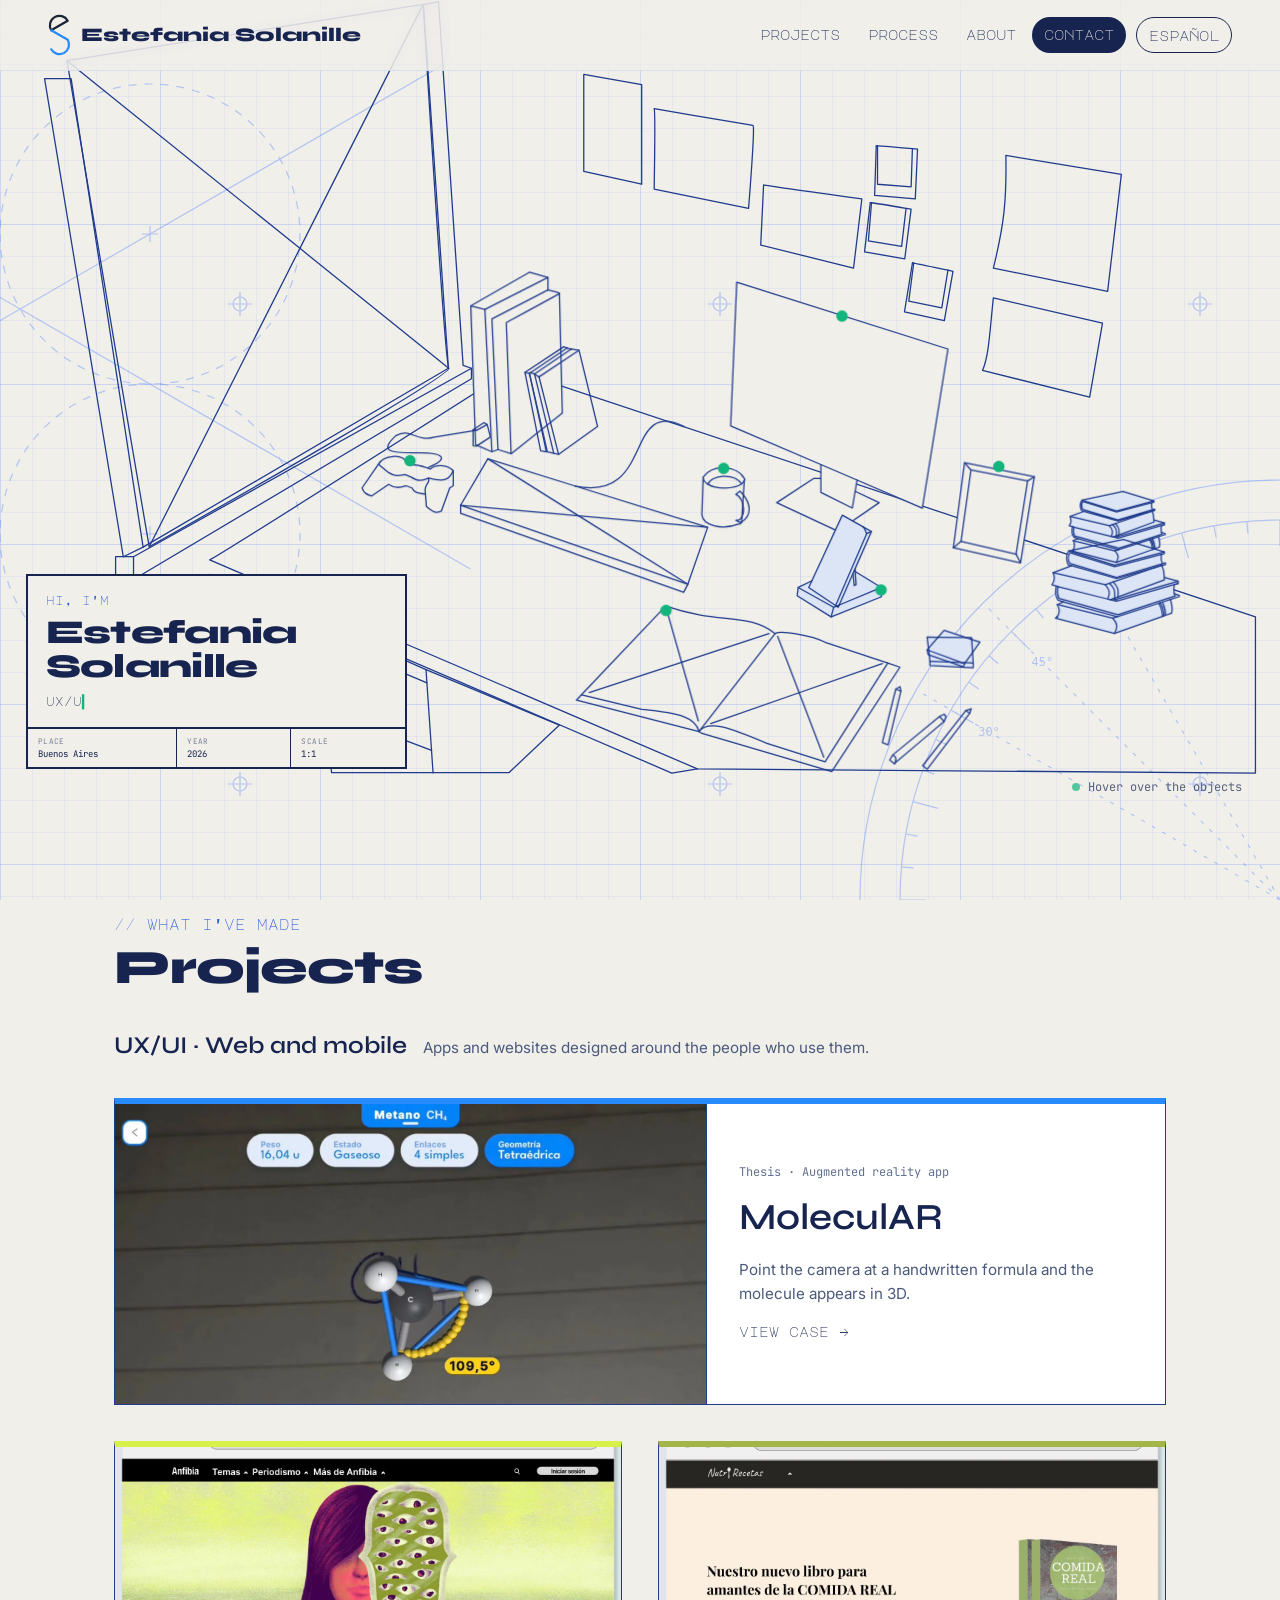
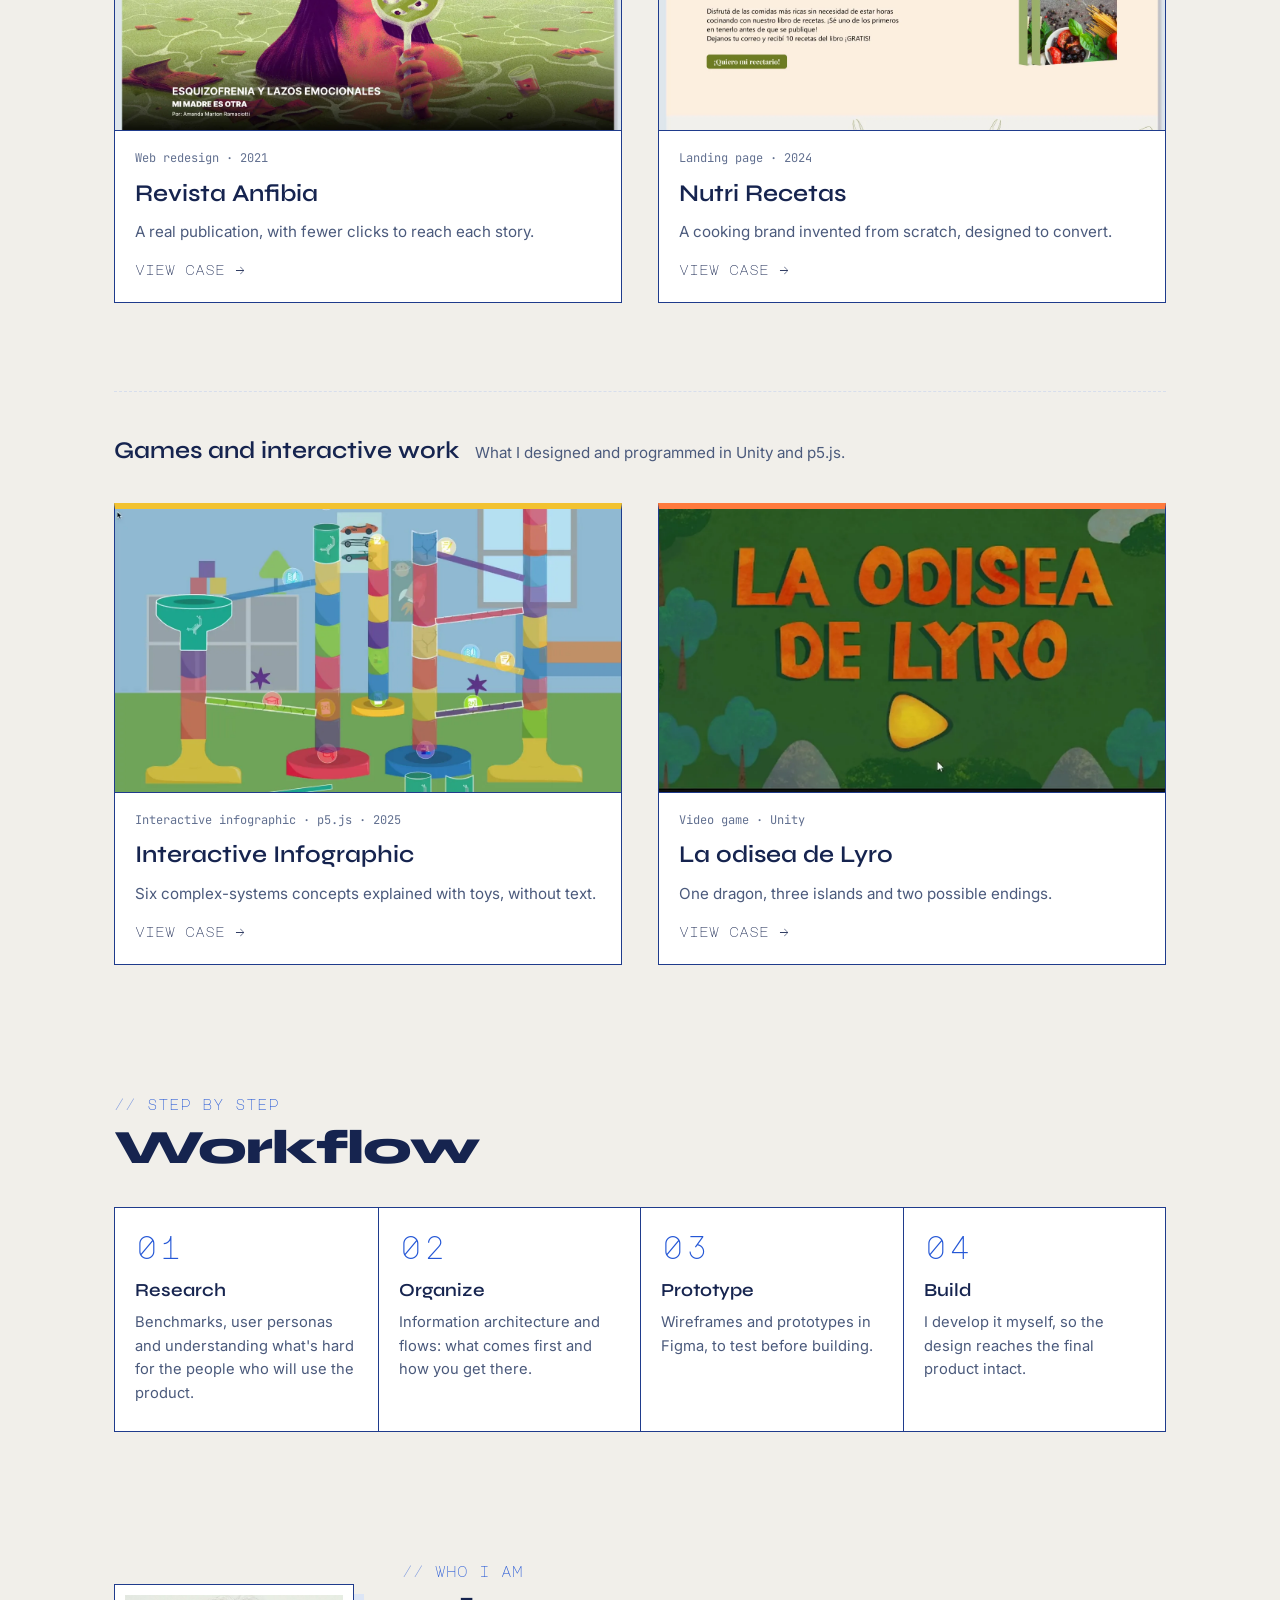
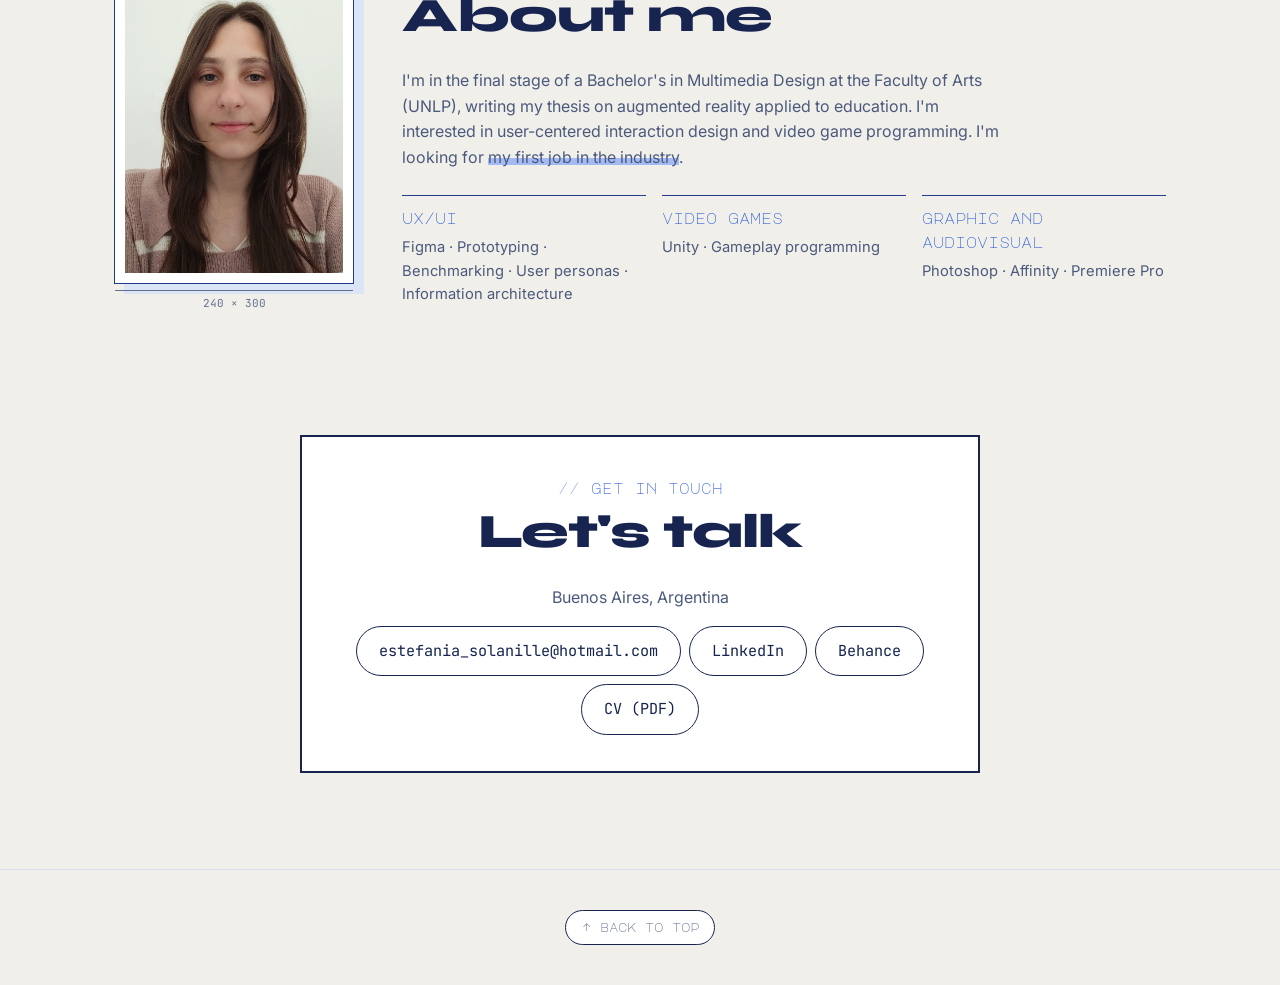
==== commit a9779bc6: "Correcciones de texto y fuera la galería de los seis juguetes Co-Authored-By: Claude Opus 5.5 <norep" ====
--- a/en/index.html
+++ b/en/index.html
@@ -23,7 +23,7 @@
   <link rel="preconnect" href="https://fonts.googleapis.com">
   <link rel="preconnect" href="https://fonts.gstatic.com" crossorigin>
   <link href="https://fonts.googleapis.com/css2?family=Inter:wght@400;500;700&family=JetBrains+Mono&family=Major+Mono+Display&family=Syne:wght@600;800&display=swap" rel="stylesheet">
-  <link rel="stylesheet" href="../css/styles.css?v=63">
+  <link rel="stylesheet" href="../css/styles.css?v=64">
 </head>
 <body class="page-home">
 
@@ -139,7 +139,7 @@
       <div>
         <p class="eyebrow label">Who I am</p>
         <h2>About me</h2>
-        <p class="lead">I'm in the final stage of a Bachelor's in Multimedia Design at the Faculty of Arts (UNLP), writing my thesis on augmented reality applied to education. I'm interested in user-centered interaction design, and I also make video games. I'm looking for <span class="mark">my first job in the industry</span>.</p>
+        <p class="lead">I'm in the final stage of a Bachelor's in Multimedia Design at the Faculty of Arts (UNLP), writing my thesis on augmented reality applied to education. I'm interested in user-centered interaction design and video game programming. I'm looking for <span class="mark">my first job in the industry</span>.</p>
         <div class="skill-groups">
           <div><h3>UX/UI</h3><p>Figma · Prototyping · Benchmarking · User personas · Information architecture</p></div>
           <div><h3>Video games</h3><p>Unity · Gameplay programming</p></div>
--- a/css/styles.css
+++ b/css/styles.css
@@ -303,10 +303,7 @@
 figcaption { color: var(--muted); font-size: .85rem; margin-top: 8px; }
 figcaption strong { color: var(--ink); }
 .case-page figure > figcaption { font-family: var(--font-mono); font-size: .78rem; }
-.rounded, .demo-video, .gallery img, .concept-grid img {
-  width: 100%; height: auto; display: block; border: var(--rule); background: var(--surface);
-}
-.demo-video { background: #000; }
+.rounded, .demo-video, .gallery img, .demo-video { background: #000; }
 .taped { position: relative; }
 .case-page > .taped::before {
   content: ""; position: absolute; top: -9px; left: -9px; width: 18px; height: 18px;
@@ -326,13 +323,6 @@
 .case-grid article { border-top: 4px solid var(--accent); padding-top: 14px; }
 .case-grid h3 { font-family: var(--font-title); font-weight: 600; }
 .case-grid p { color: var(--muted); font-size: .95rem; margin: 0; }
-.concept-grid { display: grid; grid-template-columns: repeat(3, 1fr); gap: 24px; counter-reset: concepto; }
-.concept-grid figure { counter-increment: concepto; }
-.concept-grid img { aspect-ratio: 3 / 2; object-fit: cover; }
-.concept-grid figcaption { margin-top: 10px; display: grid; gap: 4px; }
-.concept-grid figcaption strong { font-size: .95rem; line-height: 1.3; }
-.concept-grid figcaption strong::before { content: counter(concepto, decimal-leading-zero) " "; font-family: var(--font-mono); color: var(--accent-ink); }
-.concept-grid figcaption span { font-size: .85rem; }
 .bento { display: grid; grid-template-columns: 1fr 1.5fr; border: var(--rule); background: var(--surface); }
 .bento-text { padding: 28px; align-self: start; }
 .bento-text h2, .bento-text h3 { font-family: var(--font-title); font-weight: 600; margin: 0 0 .5em; }
@@ -479,8 +469,7 @@
   .links.big a { font-size: .8rem; padding: 10px 14px; max-width: 100%; overflow-wrap: anywhere; }
   .page-case main { padding-top: 80px; }
   .gallery.three { grid-template-columns: 1fr; }
-  .concept-grid { grid-template-columns: 1fr 1fr; gap: 14px; }
-  .shuffle { min-height: 300px; border-left: 0; border-top: var(--rule); }
+    .shuffle { min-height: 300px; border-left: 0; border-top: var(--rule); }
   .postit { float: none; display: block; width: auto; max-width: 280px; margin: 12px 0 20px; }
   .ficha-fields div, .ficha-checks { flex-wrap: wrap; }
   .ficha-fields dt, .ficha-label { flex-basis: 100%; border-right: 0; padding: 6px 16px 0; }
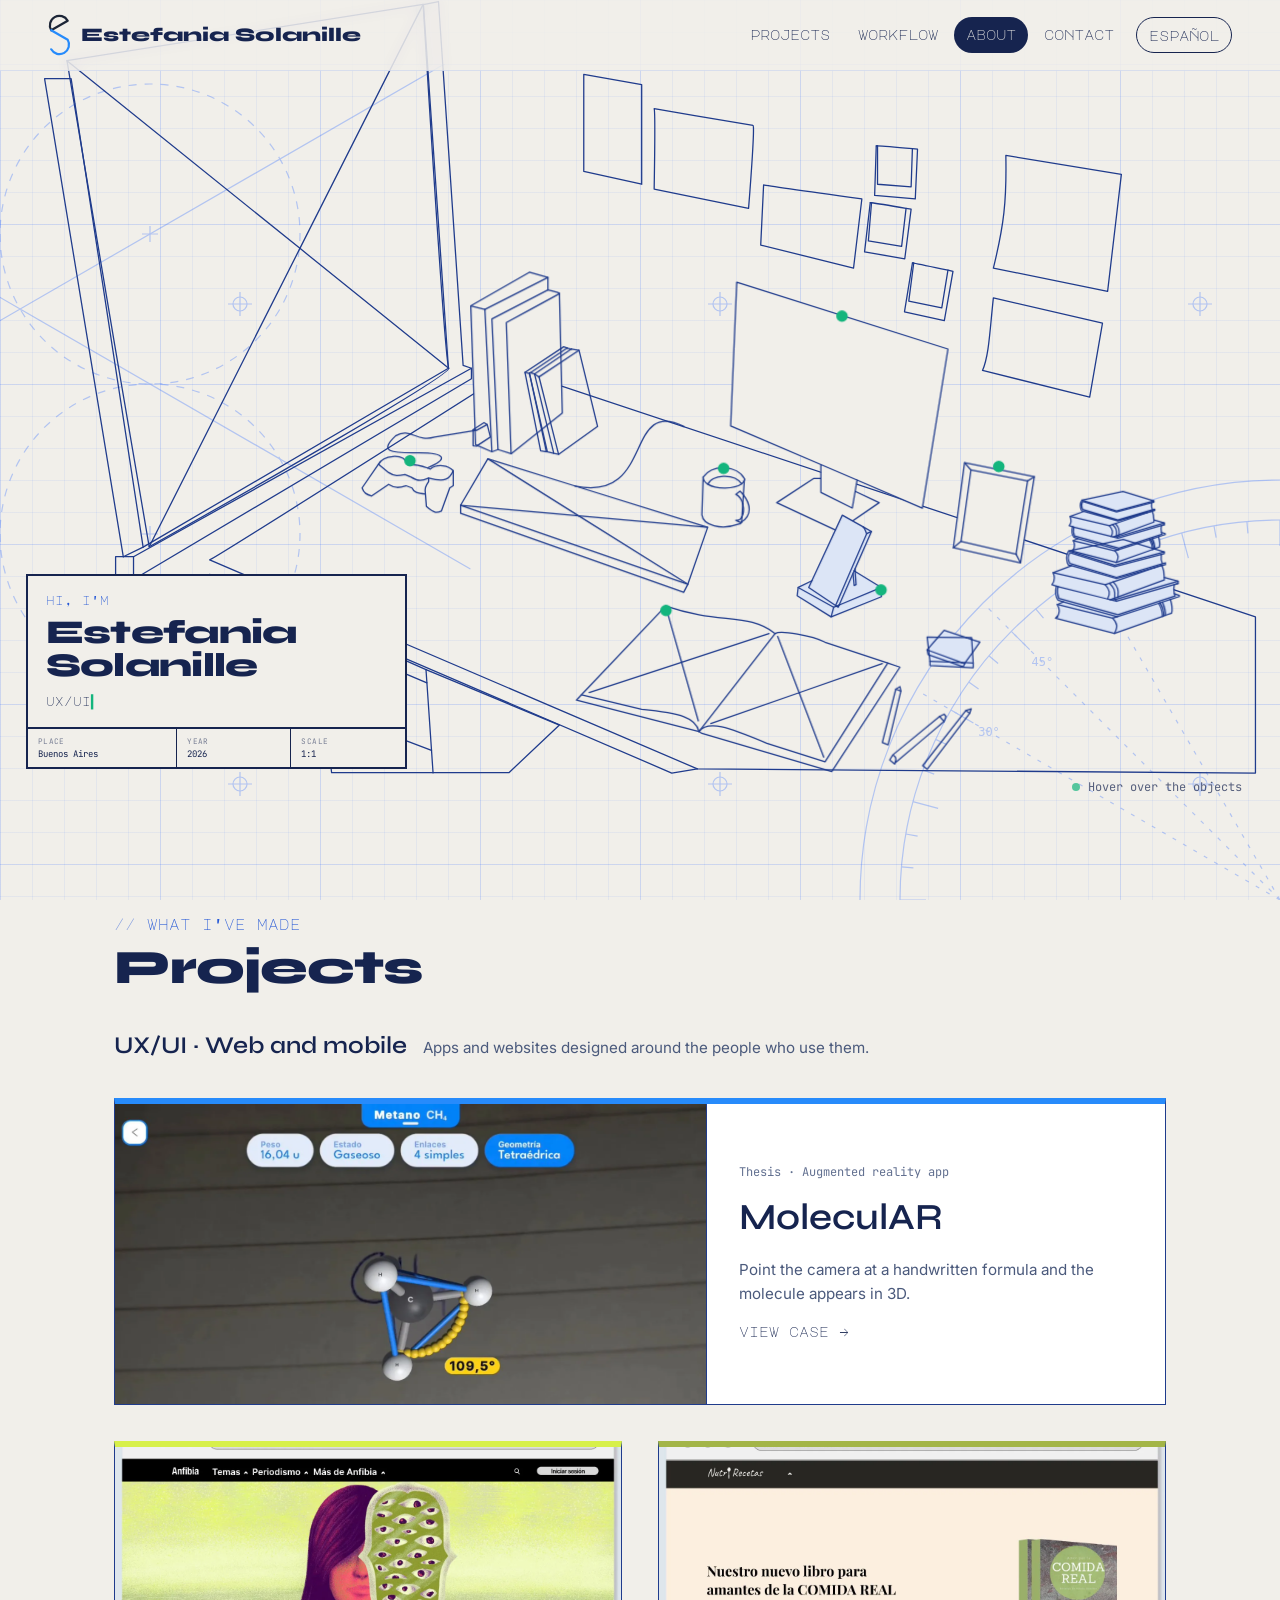
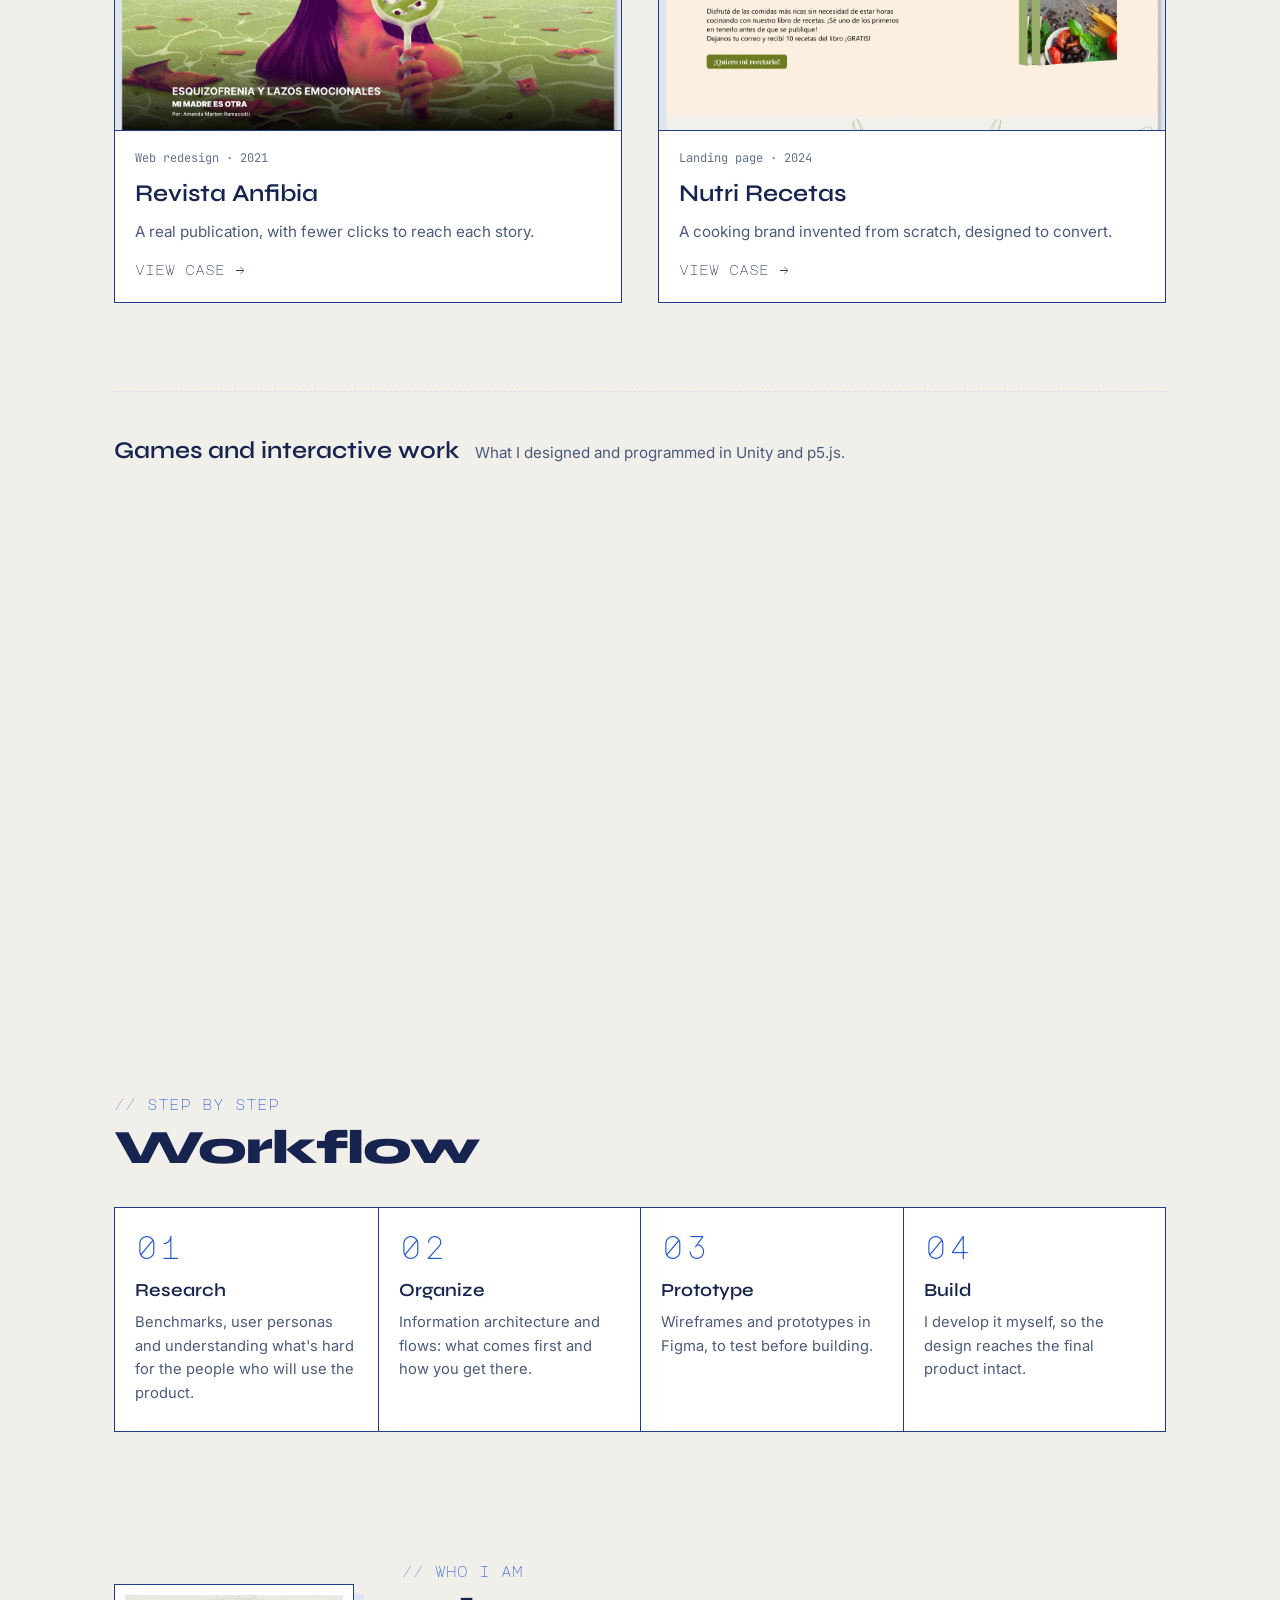
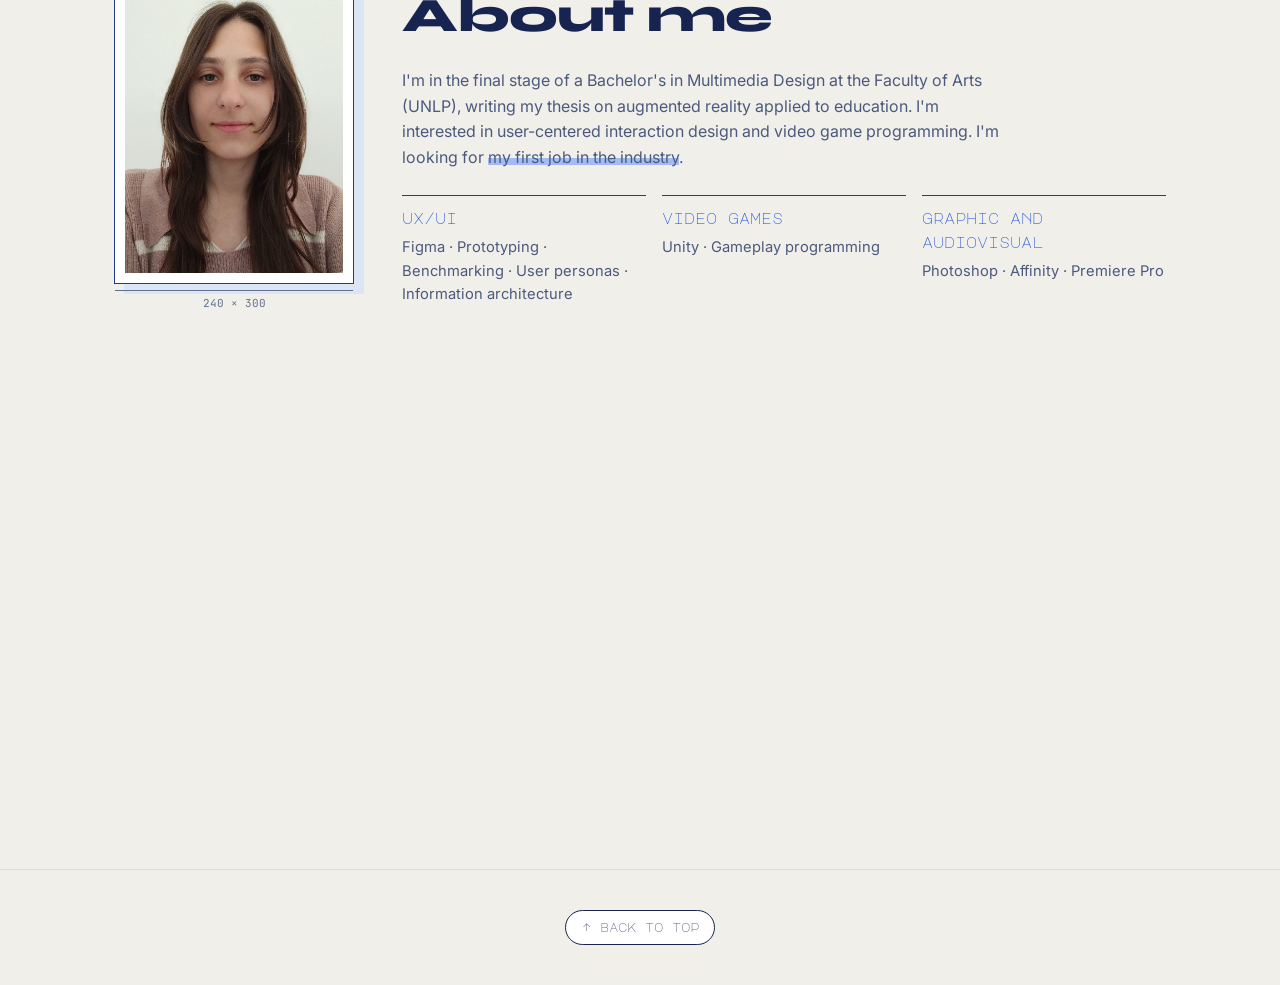
==== commit 0f847dfb: "Arregla imágenes y videos desbordados, y detalles de la revisión - Vuelve la regla que ajusta imágen" ====
--- a/en/index.html
+++ b/en/index.html
@@ -23,7 +23,7 @@
   <link rel="preconnect" href="https://fonts.googleapis.com">
   <link rel="preconnect" href="https://fonts.gstatic.com" crossorigin>
   <link href="https://fonts.googleapis.com/css2?family=Inter:wght@400;500;700&family=JetBrains+Mono&family=Major+Mono+Display&family=Syne:wght@600;800&display=swap" rel="stylesheet">
-  <link rel="stylesheet" href="../css/styles.css?v=64">
+  <link rel="stylesheet" href="../css/styles.css?v=65">
 </head>
 <body class="page-home">
 
@@ -31,7 +31,7 @@
     <a href="#inicio" class="logo" aria-label="Estefania Solanille · Home"><svg class="logo-mark" viewBox="14 4 72 132" aria-hidden="true"><path class="guides" d="M20 40a30 30 0 1 0 60 0a30 30 0 1 0 -60 0 M20 100a30 30 0 1 0 60 0a30 30 0 1 0 -60 0 M11.89 62.00L88.11 18.00 M11.89 48.00L88.11 92.00 M6 10H94M6 40H94M6 70H94M6 100H94M6 130H94 M20 0V140M50 0V140M80 0V140"/><path class="lm e" pathLength="1" d="M75.98 25.00A30 30 0 1 0 24.02 55.00L75.98 25.00"/><path class="lm s" pathLength="1" d="M24.02 55.00L75.98 85.00A30 30 0 1 1 24.02 115.00"/></svg><span class="logo-full">Estefania Solanille</span></a>
     <nav aria-label="Sections">
       <a href="#proyectos">Projects</a>
-      <a href="#proceso">Process</a>
+      <a href="#proceso">Workflow</a>
       <a href="#sobre-mi">About</a>
       <a href="#contacto">Contact</a>
       <a class="lang" href="../index.html" hreflang="es" lang="es">Español</a>
@@ -167,6 +167,6 @@
     <a class="to-top" href="#">↑ Back to top</a>
   </footer>
 
-  <script src="../js/main.js?v=50"></script>
+  <script src="../js/main.js?v=52"></script>
 </body>
 </html>
--- a/css/styles.css
+++ b/css/styles.css
@@ -303,7 +303,10 @@
 figcaption { color: var(--muted); font-size: .85rem; margin-top: 8px; }
 figcaption strong { color: var(--ink); }
 .case-page figure > figcaption { font-family: var(--font-mono); font-size: .78rem; }
-.rounded, .demo-video, .gallery img, .demo-video { background: #000; }
+.rounded, .demo-video, .gallery img {
+  width: 100%; height: auto; display: block; border: var(--rule); background: var(--surface);
+}
+.demo-video { background: #000; }
 .taped { position: relative; }
 .case-page > .taped::before {
   content: ""; position: absolute; top: -9px; left: -9px; width: 18px; height: 18px;
@@ -469,7 +472,7 @@
   .links.big a { font-size: .8rem; padding: 10px 14px; max-width: 100%; overflow-wrap: anywhere; }
   .page-case main { padding-top: 80px; }
   .gallery.three { grid-template-columns: 1fr; }
-    .shuffle { min-height: 300px; border-left: 0; border-top: var(--rule); }
+  .shuffle { min-height: 300px; border-left: 0; border-top: var(--rule); }
   .postit { float: none; display: block; width: auto; max-width: 280px; margin: 12px 0 20px; }
   .ficha-fields div, .ficha-checks { flex-wrap: wrap; }
   .ficha-fields dt, .ficha-label { flex-basis: 100%; border-right: 0; padding: 6px 16px 0; }
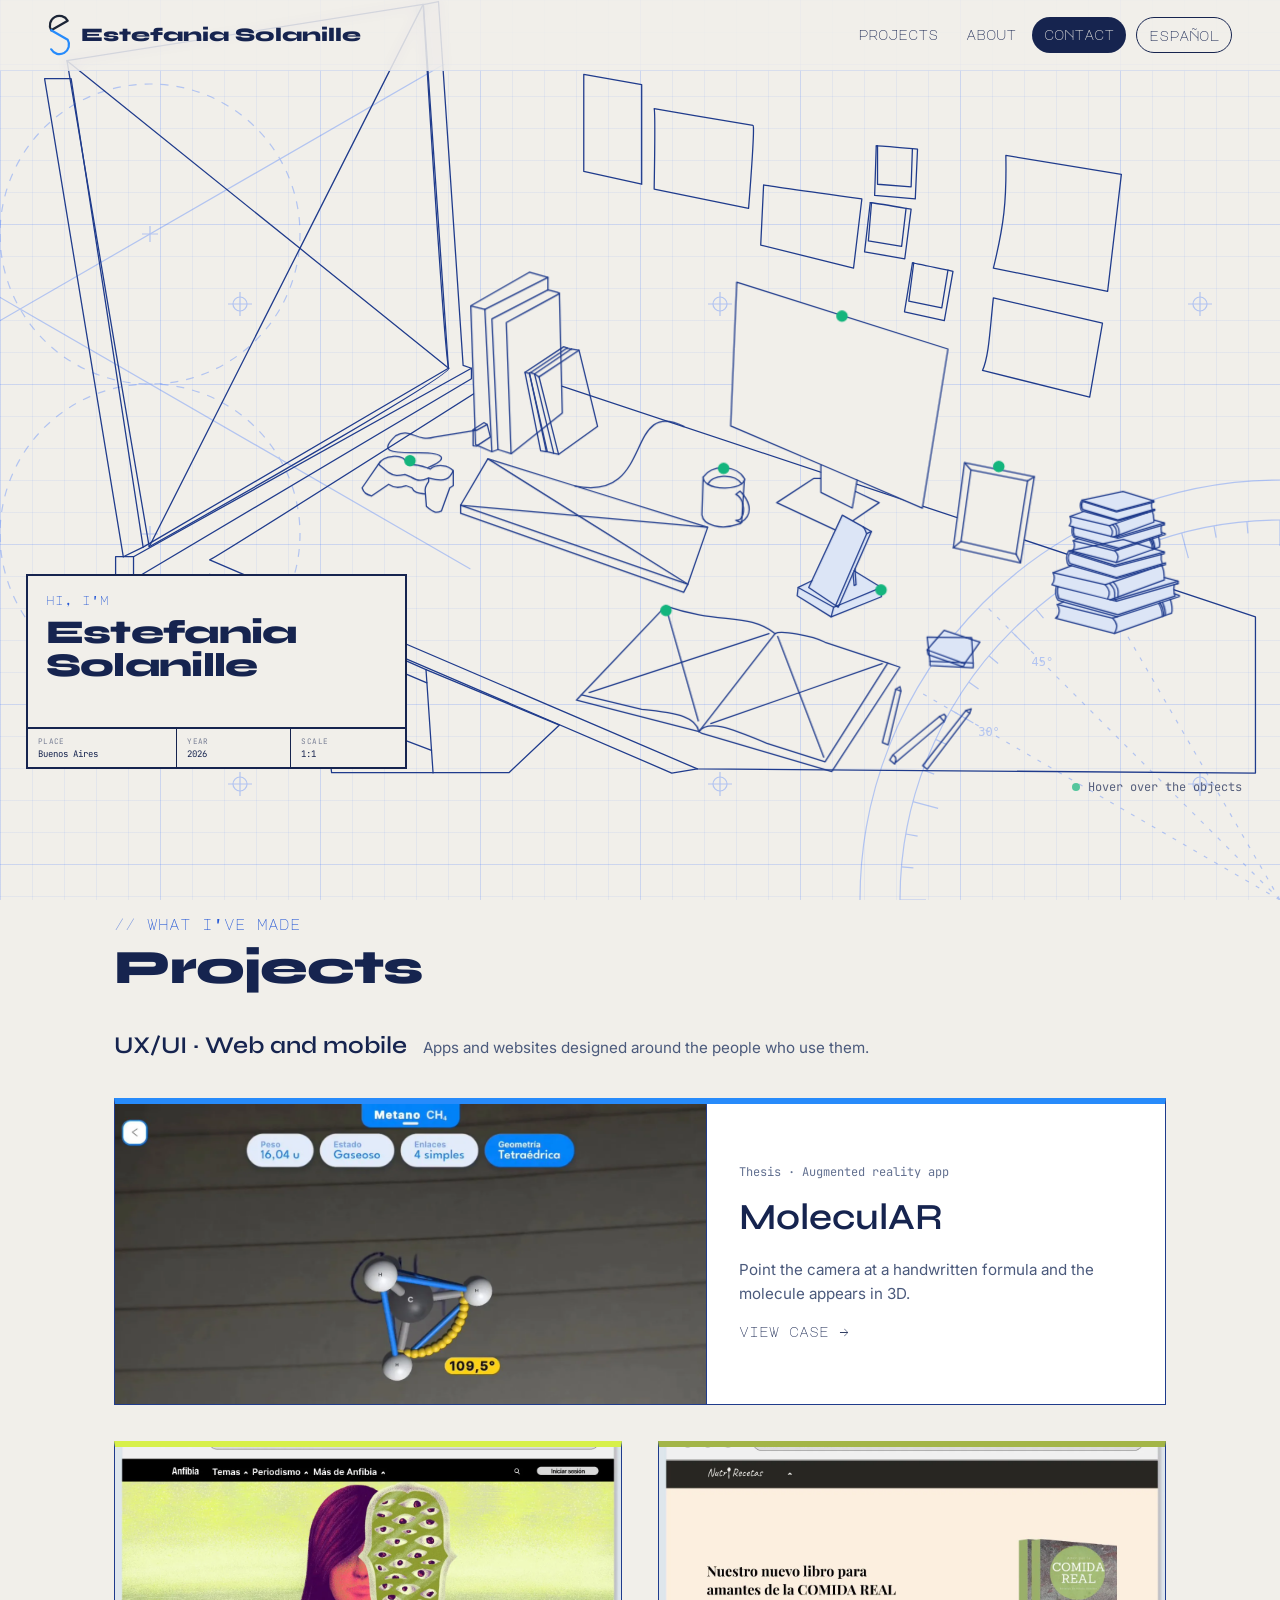
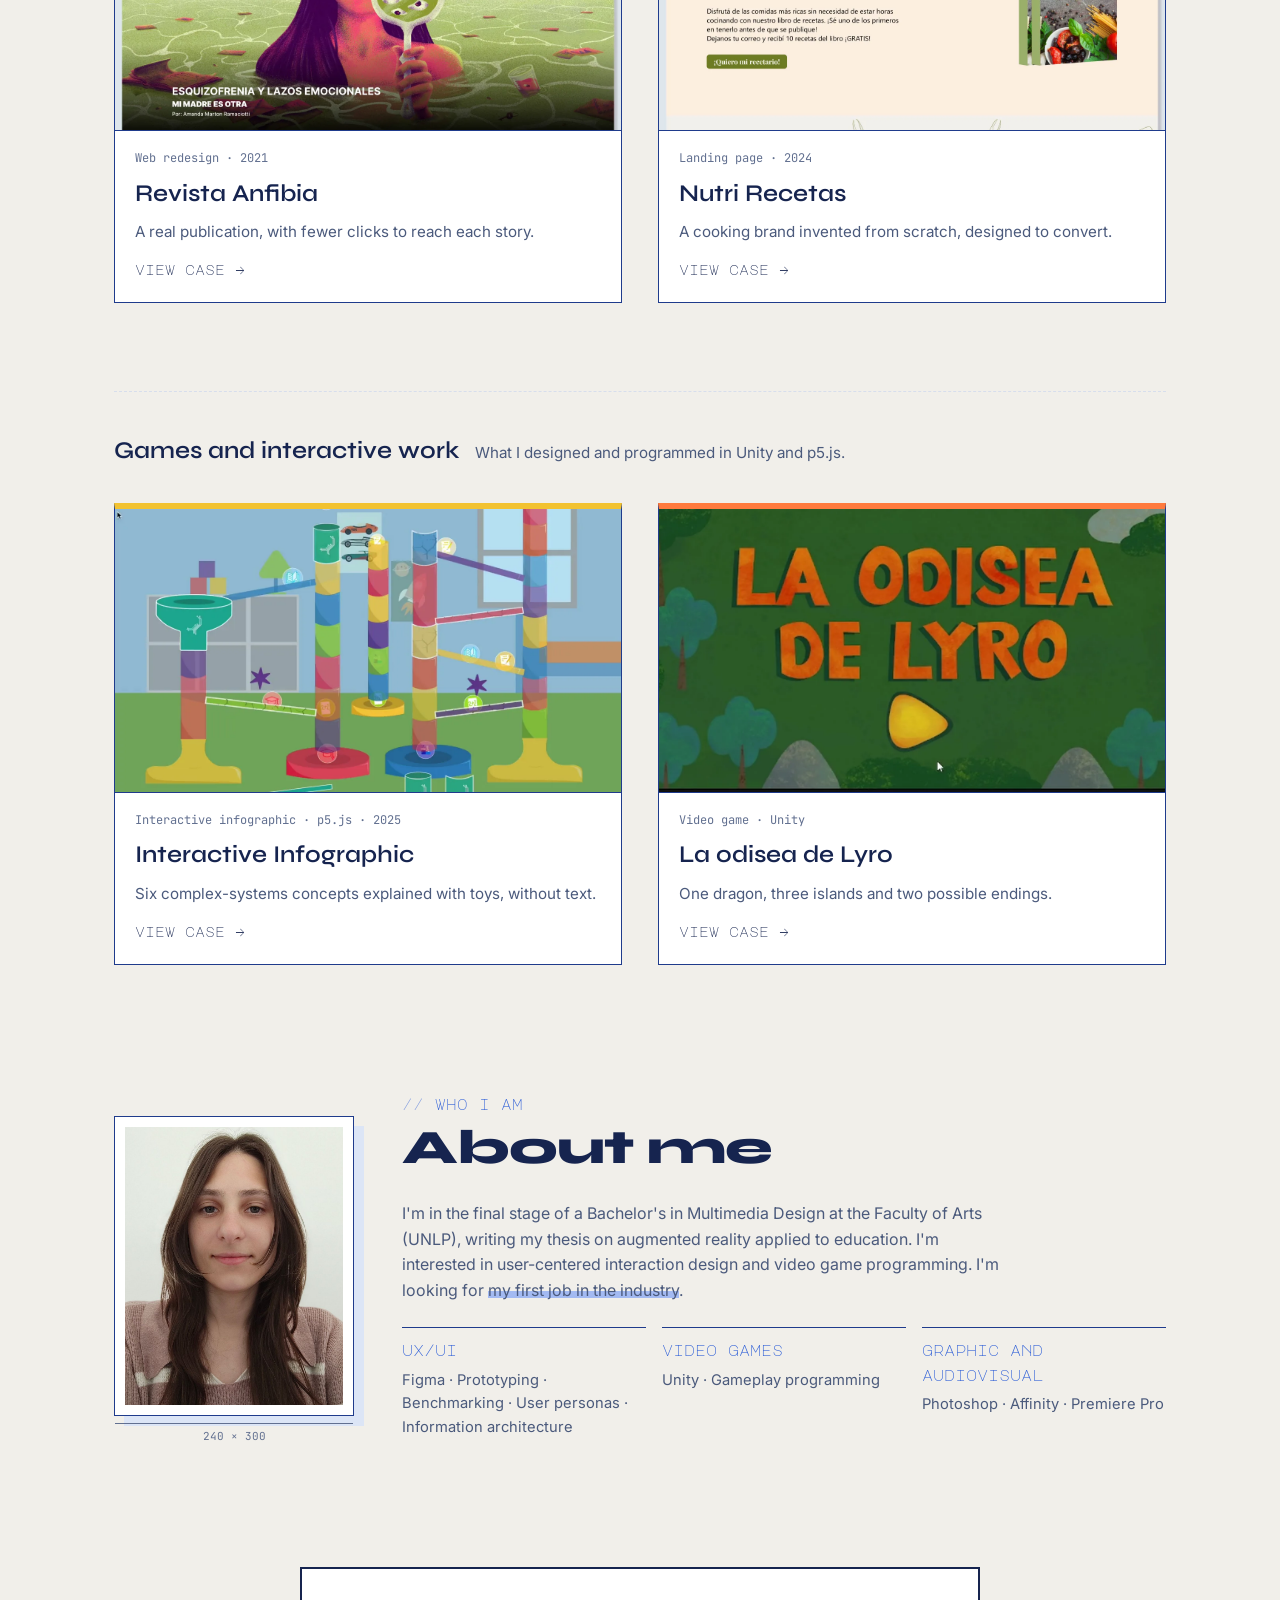
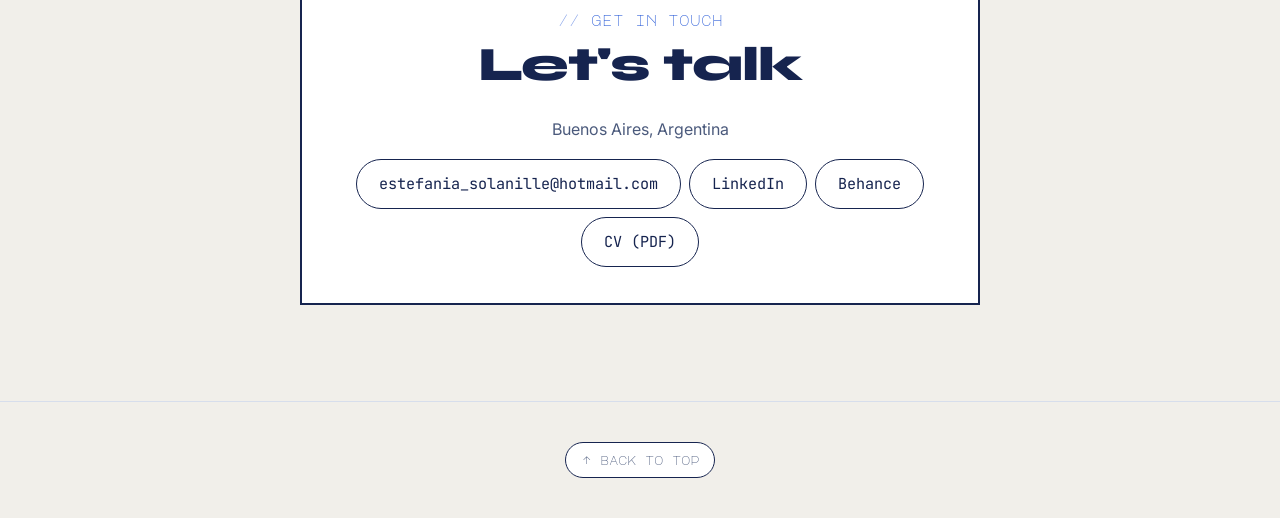
==== commit 3d23b2dd: "Saca la sección "Cómo trabajo"; el cuaderno lleva a los wireframes de MoleculAR Co-Authored-By: Clau" ====
--- a/en/index.html
+++ b/en/index.html
@@ -23,7 +23,7 @@
   <link rel="preconnect" href="https://fonts.googleapis.com">
   <link rel="preconnect" href="https://fonts.gstatic.com" crossorigin>
   <link href="https://fonts.googleapis.com/css2?family=Inter:wght@400;500;700&family=JetBrains+Mono&family=Major+Mono+Display&family=Syne:wght@600;800&display=swap" rel="stylesheet">
-  <link rel="stylesheet" href="../css/styles.css?v=65">
+  <link rel="stylesheet" href="../css/styles.css?v=66">
 </head>
 <body class="page-home">
 
@@ -31,7 +31,6 @@
     <a href="#inicio" class="logo" aria-label="Estefania Solanille · Home"><svg class="logo-mark" viewBox="14 4 72 132" aria-hidden="true"><path class="guides" d="M20 40a30 30 0 1 0 60 0a30 30 0 1 0 -60 0 M20 100a30 30 0 1 0 60 0a30 30 0 1 0 -60 0 M11.89 62.00L88.11 18.00 M11.89 48.00L88.11 92.00 M6 10H94M6 40H94M6 70H94M6 100H94M6 130H94 M20 0V140M50 0V140M80 0V140"/><path class="lm e" pathLength="1" d="M75.98 25.00A30 30 0 1 0 24.02 55.00L75.98 25.00"/><path class="lm s" pathLength="1" d="M24.02 55.00L75.98 85.00A30 30 0 1 1 24.02 115.00"/></svg><span class="logo-full">Estefania Solanille</span></a>
     <nav aria-label="Sections">
       <a href="#proyectos">Projects</a>
-      <a href="#proceso">Workflow</a>
       <a href="#sobre-mi">About</a>
       <a href="#contacto">Contact</a>
       <a class="lang" href="../index.html" hreflang="es" lang="es">Español</a>
@@ -40,7 +39,7 @@
 
   <section id="inicio" class="hero">
     <div class="stage">
-      <svg class="desk" viewBox="0 0 1920 1080" style="--done:2643ms" role="group" aria-label="Line drawing of my desk"><defs><clipPath id="clip-monitor-0"><polygon points="1110.5,319 1440.5,423.5 1400.5,672 1298.5,628.2 1242,604 1101,543.5"/></clipPath><clipPath id="clip-telefono-0"><polygon points="1275.5,683 1313.5,712 1265,824.3 1227.88,785.5"/></clipPath><clipPath id="clip-marco-0"><polygon points="1476.5,612.5 1565,629.5 1547,744 1461,724"/></clipPath><clipPath id="clip-cuaderno-0"><polygon points="999.5,825 1170.5,868 1051.5,1021 868,963.57"/></clipPath><clipPath id="clip-cuaderno-1"><polygon points="1170.5,868 1346.5,914.2 1248.5,1068.5 1051.5,1021"/></clipPath></defs><g class="part"><path class="ln" style="--n:0" pathLength="1" d="M625 924.5L454.262 848.5V872L465.652 982L477.5 1085.5H636"/><path class="ln" style="--n:1" pathLength="1" d="M636 1085.5H754.5L833.5 1011L625 924.5"/><path class="ln" style="--n:2" pathLength="1" d="M625 924.5L626.401 945L633.609 1050.5L636 1085.5"/><path class="ln" style="--n:3" pathLength="1" d="M593.5 1035.5L520.5 1002.5L465.652 982"/><path class="ln" style="--n:4" pathLength="1" d="M520.5 1002.5C512.684 1009.29 517.35 1014.24 533 1024L588 1047L593.5 1035.5"/><path class="ln" style="--n:5" pathLength="1" d="M593.5 1035.5L633.609 1050.5"/><path class="ln" style="--n:6" pathLength="1" d="M454.262 872L626.401 945"/><path class="ln" style="--n:7" pathLength="1" d="M183 733L70.5 1H29L152 748"/><path class="ln" style="--n:8" pathLength="1" d="M152 748L183 733L660 453.5L621 -114.5L644.5 -119.5L683 449L696 453.5V470L168 783.5L140 776V748H152Z"/><path class="ln" style="--n:9" pathLength="1" d="M152 748H168"/><path class="ln" style="--n:10" pathLength="1" d="M168 748V783.5"/><path class="ln" style="--n:11" pathLength="1" d="M168 748L696 453.5"/><path class="ln" style="--n:12" pathLength="1" d="M1049 1079.5L1921 1086V842L759.5 455.5C606 553 296.6 749 287 753L1049 1079.5Z"/><path class="ln" style="--n:13" pathLength="1" d="M1049 1079.5L1009 1086L287 775.5"/><path class="ln" style="--n:14" pathLength="1" d="M660.5 453.5C655.7 443.5 631.833 70.3333 620.5 -115L64 -27C68.8 8.6 151.667 494.167 192.5 732.5C350.5 643.667 665.3 463.5 660.5 453.5Z"/><path class="ln" style="--n:15" pathLength="1" d="M64 -27L427.987 266.203"/><path class="ln" style="--n:16" pathLength="1" d="M192.5 732.5L427.987 266.203"/><path class="ln" style="--n:17" pathLength="1" d="M660.5 453.5L427.987 266.203"/><path class="ln" style="--n:18" pathLength="1" d="M620.5 -115L427.987 266.203"/></g><g class="part"><path class="ln" style="--n:19" pathLength="1" d="M1385 110.31C1366.37 108.718 1339.05 106.465 1330.5 106.063C1329.63 106.022 1328.95 106 1328.5 106L1326 183.5L1389.5 189L1393 111C1390.62 110.793 1387.91 110.56 1385 110.31Z"/><path class="ln" style="--n:20" pathLength="1" d="M1328.5 106L1330.5 106.063"/><path class="ln" style="--n:21" pathLength="1" d="M1330.5 106.063V166L1383 170L1385 110.31"/><path class="ln" style="--n:22" pathLength="1" d="M1375.08 203.652C1356.65 200.526 1329.61 196.023 1321.12 194.915C1320.26 194.803 1319.59 194.725 1319.13 194.688L1310.24 271.716L1373.07 282.444L1383 205C1380.64 204.596 1377.97 204.141 1375.08 203.652Z"/><path class="ln" style="--n:23" pathLength="1" d="M1319.13 194.688L1321.12 194.915"/><path class="ln" style="--n:24" pathLength="1" d="M1321.12 194.915L1316.17 254.648L1368.16 262.972L1375.08 203.652"/><path class="ln" style="--n:25" pathLength="1" d="M1440.54 300.326C1422.28 296.347 1395.48 290.592 1387.05 289.091C1386.19 288.938 1385.52 288.829 1385.07 288.771L1372.6 365.302L1434.87 378.94L1448.39 302.041C1446.05 301.528 1443.4 300.949 1440.54 300.326Z"/><path class="ln" style="--n:26" pathLength="1" d="M1385.07 288.771L1387.05 289.091"/><path class="ln" style="--n:27" pathLength="1" d="M1387.05 289.091L1379.32 348.528L1430.87 359.26L1440.54 300.326"/><path class="ln" style="--n:28" pathLength="1" d="M1531 121C1532.39 192.084 1527.92 230.567 1511.5 297L1690 333.5L1711.5 150.5L1531 121Z"/><path class="ln" style="--n:29" pathLength="1" d="M1511.5 343.5L1682 383L1662 498.5L1494.5 457C1504.74 433.821 1505.97 394.323 1511.5 343.5Z"/><path class="ln" style="--n:30" pathLength="1" d="M1152.5 167C1157.3 168.2 1256.83 182.167 1306 189L1293 297L1148 261L1152.5 167Z"/><path class="ln" style="--n:31" pathLength="1" d="M981.5 48C983.1 51.6 982.167 133.167 981.5 173.5L1129 203.652C1132.5 160.435 1138.8 74 1136 74C1133.2 74 1031.83 56.6667 981.5 48Z"/><path class="ln" style="--n:32" pathLength="1" d="M871.5 146L962 166V10.5L871.5 -5.5V146Z"/></g><g class="part"><path class="paper" d="M786.5 303.5L815.5 311.5V331C822.333 332.5 835.5 335.8 833.5 337L838 523.5L758 587L737.5 580.5L728 584L702.5 573L695 356L786.5 303.5Z"/><path class="ln" style="--n:33" pathLength="1" d="M695 356L717 361.5"/><path class="ln" style="--n:34" pathLength="1" d="M737.5 580.5L728 584L702.5 573L695 356L786.5 303.5L815.5 311.5V331"/><path class="ln" style="--n:35" pathLength="1" d="M717 361.5L815.5 311.5"/><path class="ln" style="--n:36" pathLength="1" d="M717 361.5L728 584"/><path class="ln" style="--n:37" pathLength="1" d="M737.5 580.5L728 376.5L815.5 331"/><path class="ln" style="--n:38" pathLength="1" d="M833.5 337L838 523.5L758 587L737.5 580.5"/><path class="ln" style="--n:39" pathLength="1" d="M815.5 331C822.333 332.5 835.5 335.8 833.5 337"/><path class="ln" style="--n:40" pathLength="1" d="M833.5 337C831.5 338.2 777.333 367.5 750.5 382L758 587"/><path class="ln" style="--n:41" pathLength="1" d="M779.5 460L786.5 461.5"/><path class="ln" style="--n:42" pathLength="1" d="M845.5 422L788 460.496"/><path class="ln" style="--n:43" pathLength="1" d="M845.5 422L852 423.5"/><path class="ln" style="--n:44" pathLength="1" d="M786.5 461.5L788 460.496"/><path class="ln" style="--n:45" pathLength="1" d="M788 460.496L794.5 462.5"/><path class="ln" style="--n:46" pathLength="1" d="M794.5 462.5L852 423.5"/><path class="ln" style="--n:47" pathLength="1" d="M794.5 462.5L801.5 467"/><path class="ln" style="--n:48" pathLength="1" d="M864 425.5L801.5 467"/></g><a class="obj" style="--g:0" href="index.html#proyectos" aria-label="Web projects"><path class="paper" d="M1101 543.5L1110.5 319L1440.5 423.5L1400.5 672L1298.5 628.237L1295.5 645.75L1333 663.5L1268.5 708L1173 663.5L1230.5 625.75H1242.01V604L1101 543.5Z"/><g class="sk" clip-path="url(#clip-monitor-0)"><g transform="matrix(0.95376 0.30202 -0.04222 0.99778 1110.5 319)"><path style="--k:0" pathLength="1" d="M10 10H336V30H10Z"/><path style="--k:1" pathLength="1" d="M17 20a3 3 0 1 0 6 0a3 3 0 1 0 -6 0M27 20a3 3 0 1 0 6 0a3 3 0 1 0 -6 0M37 20a3 3 0 1 0 6 0a3 3 0 1 0 -6 0"/><path style="--k:2" pathLength="1" d="M20 44H66"/><path style="--k:3" pathLength="1" d="M236 44H262M272 44H298M308 44H326"/><path style="--k:4" pathLength="1" d="M20 56H326V136H20Z"/><path style="--k:5" pathLength="1" d="M172 88a14 14 0 1 0 28 0a14 14 0 1 0 -28 0"/><path style="--k:6" pathLength="1" d="M164 136C166 112 206 112 208 136"/><path style="--k:7" pathLength="1" d="M32 104H112M32 114H96M32 124H80"/><path style="--k:8" pathLength="1" d="M20 148H118V210H20Z"/><path style="--k:9" pathLength="1" d="M124 148H222V210H124Z"/><path style="--k:10" pathLength="1" d="M228 148H326V210H228Z"/><path style="--k:11" pathLength="1" d="M28 196H96M132 196H200M236 196H304"/></g></g><path class="ln" style="--n:49" pathLength="1" d="M1298.5 628.237L1242.01 604L1101 543.5L1110.5 319L1440.5 423.5L1400.5 672L1298.5 628.237Z"/><path class="ln" style="--n:50" pathLength="1" d="M1242.01 604V625.75"/><path class="ln" style="--n:51" pathLength="1" d="M1298.5 628.237L1295.5 645.75"/><path class="ln" style="--n:52" pathLength="1" d="M1242.01 625.75V647.5L1291 672L1295.5 645.75"/><path class="ln" style="--n:53" pathLength="1" d="M1242.01 625.75H1230.5L1173 663.5L1268.5 708L1333 663.5L1295.5 645.75"/><rect class="hit" x="1093.0" y="311.0" width="355.5" height="405.0"/><circle class="ring" cx="1275" cy="372" r="9"/><circle class="dot" cx="1275" cy="372" r="9"/><g class="tag"><path class="lead-line" d="M1275 372 L1000 300"/><rect class="tag-bg" x="902" y="281" width="197" height="38" rx="19"/><text x="1000" y="306" text-anchor="middle">Web projects</text></g></a><g class="part"><path class="ln" style="--n:54" pathLength="1" d="M786.5 461.5L813 584L804 582.5L779.5 460L840 420L845.5 422"/><path class="ln" style="--n:55" pathLength="1" d="M852 423.5L864 425.5L893 544.5L832 588L824.5 586.5L814.5 584L786.5 461.5"/><path class="ln" style="--n:56" pathLength="1" d="M794.5 462.5L824.5 586.5"/><path class="ln" style="--n:57" pathLength="1" d="M801.5 467L832 588"/><path class="ln" style="--n:58" pathLength="1" d="M857.5 637.364L721.5 595L679 667.5V680L1027.5 803.5L1034 791L1065 702L857.5 637.364Z"/><path class="ln" style="--n:59" pathLength="1" d="M721.5 595L863.366 683.978"/><path class="ln" style="--n:60" pathLength="1" d="M679 667.5L1034 791"/><path class="ln" style="--n:61" pathLength="1" d="M679 667.5L863.366 683.978"/><path class="ln" style="--n:62" pathLength="1" d="M1034 791L863.366 683.978"/><path class="ln" style="--n:63" pathLength="1" d="M1065 702L863.366 683.978"/><path class="ln" style="--n:64" pathLength="1" d="M857.5 637.364C982.587 663.815 934 498.5 1028 544.5"/></g><a class="obj" style="--g:1" href="lyro.html" aria-label="Games"><path class="ln" style="--n:65" pathLength="1" d="M550.5 603.5L525 640.5C527.8 648.562 531.758 650.596 540 653L566.5 635C576.273 640.961 582.271 640.782 593.5 637L603 640.5C605.647 647.086 611.219 648.663 624 650"/><path class="ln" style="--n:66" pathLength="1" d="M550.5 603.5L566.5 616.5C575.579 622.531 581.416 621.802 592 619.5L600.5 623"/><path class="ln" style="--n:67" pathLength="1" d="M629 625V630.5C624.358 637.442 622.247 641.456 624 650L625.5 669.5C638.835 681.195 642.463 679.519 648.847 676.571L649 676.5L662 640.5L667.5 637V613.5C660 605.5 643 602 631.5 611C629.927 610.358 628.433 609.761 627 609.206C616.17 605.017 608.79 603.292 596.5 603.5C588.5 584.5 558 590 550.5 603.5"/><path class="ln" style="--n:68" pathLength="1" d="M601.5 623.5C612.735 630.607 618.665 629.689 629 625C653.666 631.581 661.169 627.994 667.5 613.5"/><path class="ln" style="--n:69" pathLength="1" d="M627 609.206C659.638 596.154 657 585.5 613.5 585.5C568.282 586.315 551.322 583.765 577.5 559C600.5 545.5 609.906 569.404 638.5 561L698.5 551.233"/><path class="ln" style="--n:70" pathLength="1" d="M698.5 549.5L704 550.5L720.5 541.5"/><path class="ln" style="--n:71" pathLength="1" d="M698.5 551.233V549.5L715.5 538.5L720.5 541.5L725.5 561L704 575L698.5 574.5V551.233Z"/><path class="ln" style="--n:72" pathLength="1" d="M698.5 551.233L703 550.5"/><g class="sk"><path style="--k:0" pathLength="1" d="M559 603H573M566 596V610"/><path style="--k:1" pathLength="1" d="M648 606L652 613H644Z"/><path style="--k:2" pathLength="1" d="M652 614.5a3 3 0 1 0 6 0a3 3 0 1 0 -6 0"/><path style="--k:3" pathLength="1" d="M645 617.5L651 623.5M651 617.5L645 623.5"/><path style="--k:4" pathLength="1" d="M638.5 611.5H644.5V617.5H638.5Z"/></g><rect class="hit" x="517.0" y="530.5" width="216.5" height="158.69500000000005"/><circle class="ring" cx="600" cy="598" r="9"/><circle class="dot" cx="600" cy="598" r="9"/><g class="tag"><path class="lead-line" d="M600 598 L560 505"/><rect class="tag-bg" x="507" y="486" width="106" height="38" rx="19"/><text x="560" y="511" text-anchor="middle">Games</text></g></a><a class="obj" style="--g:2" href="index.html#contacto" aria-label="Contact"><path class="ln" style="--n:73" pathLength="1" d="M1118.06 693.63L1118 694.556C1117.33 695.389 1115.5 697.056 1113.5 697.056C1086 707.056 1058 699.056 1056 682.556L1058 623.556C1072.5 602.556 1112 605.056 1122.5 626.056C1122.56 626.82 1122.51 627.556 1122.35 628.265"/><path class="ln" style="--n:74" pathLength="1" d="M1122.35 628.265C1121.86 630.52 1120.31 632.491 1118 634.157C1107.05 642.057 1079.02 643.071 1065.5 634.78C1061.07 632.065 1058.2 628.352 1058 623.556"/><path class="ln" style="--n:75" pathLength="1" d="M1122.5 626.056L1122.35 628.265"/><path class="ln" style="--n:76" pathLength="1" d="M1118.06 693.63L1118.57 685.828"/><path class="ln" style="--n:77" pathLength="1" d="M1118.06 693.63C1117.56 693.946 1117.04 694.254 1116.5 694.556L1109 691.056C1113.36 691.9 1116.57 689.656 1118.57 685.828"/><path class="ln" style="--n:78" pathLength="1" d="M1118.06 693.63C1134.47 683.348 1132.47 666.039 1120.83 651.419"/><path class="ln" style="--n:79" pathLength="1" d="M1118.57 685.828L1119.91 665.542"/><path class="ln" style="--n:80" pathLength="1" d="M1118.57 685.828C1121.25 680.703 1121.75 672.737 1119.91 665.542"/><path class="ln" style="--n:81" pathLength="1" d="M1119.91 665.542L1120.83 651.419"/><path class="ln" style="--n:82" pathLength="1" d="M1119.91 665.542C1118.24 659.014 1114.64 653.119 1109 650.556L1115.5 645.556C1117.45 647.442 1119.23 649.405 1120.83 651.419"/><path class="ln" style="--n:83" pathLength="1" d="M1120.83 651.419L1122.35 628.265"/><path class="ln" style="--n:84" pathLength="1" d="M1065.5 634.78C1070 620.056 1106.5 616.556 1118 634.157"/><g class="sk"><path style="--k:0" pathLength="1" d="M1072 652H1104V674H1072Z"/><path style="--k:1" pathLength="1" d="M1072 652L1088 664L1104 652"/></g><rect class="hit" x="1048.0" y="594.556" width="94.47000000000003" height="120.5"/><circle class="ring" cx="1090" cy="610" r="9"/><circle class="dot" cx="1090" cy="610" r="9"/><g class="tag"><path class="lead-line" d="M1090 610 L1090 555"/><rect class="tag-bg" x="1024" y="536" width="132" height="38" rx="19"/><text x="1090" y="561" text-anchor="middle">Contact</text></g></a><a class="obj" style="--g:3" href="molecular.html" aria-label="Mobile work"><path class="tint" d="M1275.5 683L1307.5 700.934L1321 708.5L1295.33 767L1295.6 770.971L1336.5 796V810.5L1258 842L1205 809L1206.5 796L1227.88 785.5L1275.5 683Z"/><g class="sk" clip-path="url(#clip-telefono-0)"><g transform="matrix(0.42142 -0.90708 0.68741 0.71852 1227.88 785.5)"><g transform="matrix(0.1091 0.2386 -0.2386 0.1091 84.07 -23.33)"><path style="--k:0;stroke-width:9" pathLength="1" d="M154.813 168.779C151.637 176.715 150.368 183.679 150.358 193.699C150.353 199.326 152.896 204.683 155.114 209.286C157.126 213.462 161.471 215.825 165.12 218.047C168.275 219.97 171.649 220.289 175.765 219.187C191.625 214.942 198.978 194.591 202.341 185.186C203.703 181.375 203.462 177.068 202.99 172.785C202.014 163.94 196.5 151.299 175.513 151.299L175.384 151.299C172.031 151.298 169.581 151.298 167.817 152.391C164.862 155.386 162.492 158.276 159.847 161.281C158.369 163.342 156.618 166.489 154.813 172.594"/><path style="--k:1;stroke-width:9" pathLength="1" d="M201.5 133.781C202.759 128.726 205.945 119.816 220.516 93.0359C224.06 86.4397 225.634 82.9771 226.602 80.7211C227.57 78.4651 227.885 77.5208 228.209 77.5017"/><path style="--k:2;stroke-width:9" pathLength="1" d="M150.703 242.236C147.971 246.085 143.557 254.873 139.262 272.529C137.986 277.158 136.657 280.484 135.193 283.637C133.729 286.79 132.171 289.669 131.5 292.828"/><path style="--k:3;stroke-width:15" pathLength="1" d="M7.5 289.502C7.5 289.097 7.5 288.692 13.0157 276.536C18.5314 264.379 29.5629 240.484 35.4579 227.365C41.3529 214.245 41.7771 212.625 43.5 208.502"/><path style="--k:4;stroke-width:15" pathLength="1" d="M58.5 174.872C59.0203 170.679 61.1172 165.444 64.5305 157.561C66.2771 153.528 67.9439 147.321 70.5689 140.368C74.7706 127.629 80.5567 113.937 82.7994 108.805C83.1975 107.614 83.4577 106.574 83.7257 105.502"/><path style="--k:5;stroke-width:15" pathLength="1" d="M99.7413 76.8624C102.179 72.1853 106.281 64.2364 111.786 54.5934C116.502 46.0006 125.121 29.8969 129.84 20.8546C134.56 11.8123 135.119 10.3193 136.5 7.50175"/></g></g></g><path class="ln" style="--n:85" pathLength="1" d="M1313.5 712C1312.33 708.778 1309.5 702.055 1307.5 700.934L1275.5 683L1227.88 785.5"/><path class="ln" style="--n:86" pathLength="1" d="M1294.01 770L1295.33 767L1321 708.5L1307.5 700.934"/><path class="ln" style="--n:87" pathLength="1" d="M1321 708.5L1313.5 712"/><path class="ln" style="--n:88" pathLength="1" d="M1313.5 712L1265 824.304"/><path class="ln" style="--n:89" pathLength="1" d="M1265 824.304L1223 796L1227.88 785.5"/><path class="ln" style="--n:90" pathLength="1" d="M1265 824.304L1266.33 825.199"/><path class="ln" style="--n:91" pathLength="1" d="M1295.6 770.971L1336.5 796V810.5L1258 842L1205 809L1206.5 796L1227.88 785.5"/><path class="ln" style="--n:92" pathLength="1" d="M1336.5 796L1270.56 823.437"/><path class="ln" style="--n:93" pathLength="1" d="M1258 842L1262 827"/><path class="ln" style="--n:94" pathLength="1" d="M1262 827L1206.5 796"/><path class="ln" style="--n:95" pathLength="1" d="M1262 827L1266.33 825.199"/><path class="ln" style="--n:96" pathLength="1" d="M1295.6 770.971L1294.01 770"/><path class="ln" style="--n:97" pathLength="1" d="M1295.6 770.971L1297 791.5L1294.01 793L1292.26 774"/><path class="ln" style="--n:98" pathLength="1" d="M1295.6 770.971L1295.33 767"/><path class="ln" style="--n:99" pathLength="1" d="M1270.56 823.437L1292.26 774L1294.01 770"/><path class="ln" style="--n:100" pathLength="1" d="M1270.56 823.437L1269 827L1266.33 825.199"/><path class="ln" style="--n:101" pathLength="1" d="M1270.56 823.437L1266.33 825.199"/><rect class="hit" x="1197.0" y="675.0" width="147.5" height="175.0"/><circle class="ring" cx="1336" cy="800" r="9"/><circle class="dot" cx="1336" cy="800" r="9"/><g class="tag"><path class="lead-line" d="M1336 800 L1455 818"/><rect class="tag-bg" x="1344" y="799" width="223" height="38" rx="19"/><text x="1455" y="824" text-anchor="middle">Mobile work</text></g></a><a class="obj" style="--g:4" href="index.html#sobre-mi" aria-label="About me"><path class="paper" d="M1466.5 601L1575.5 623L1554 757.5L1449 734L1466.5 601Z"/><g class="sk" clip-path="url(#clip-marco-0)"><g transform="matrix(0.98333 0.18889 -0.13839 0.99554 1476.5 612.5)"><g transform="matrix(0.2535 0 0 0.2535 26.75 7.84)"><path style="--k:0;stroke-width:9" pathLength="1" d="M127.09 62.5a60.5 60.5 0 1 0 -121 0a60.5 60.5 0 1 0 121 0"/><path style="--k:1;stroke-width:9" pathLength="1" d="M68.59 124V199"/><path style="--k:2;stroke-width:9" pathLength="1" d="M1.59 199H141.59"/><path style="--k:3;stroke-width:9" pathLength="1" d="M68.59 199V290.5"/><path style="--k:4;stroke-width:9" pathLength="1" d="M68.59 290.5L141.59 378.5"/><path style="--k:5;stroke-width:9" pathLength="1" d="M68.59 290.5L1.59 378.5"/></g></g></g><path class="ln" style="--n:102" pathLength="1" d="M1476.5 612.5L1565 629.5"/><path class="ln" style="--n:103" pathLength="1" d="M1476.5 612.5L1461 724"/><path class="ln" style="--n:104" pathLength="1" d="M1476.5 612.5L1466.5 601"/><path class="ln" style="--n:105" pathLength="1" d="M1565 629.5L1547 744"/><path class="ln" style="--n:106" pathLength="1" d="M1565 629.5L1575.5 623"/><path class="ln" style="--n:107" pathLength="1" d="M1547 744L1461 724"/><path class="ln" style="--n:108" pathLength="1" d="M1547 744L1554 757.5"/><path class="ln" style="--n:109" pathLength="1" d="M1461 724L1449 734"/><path class="ln" style="--n:110" pathLength="1" d="M1554 757.5L1575.5 623L1466.5 601L1449 734L1554 757.5Z"/><rect class="hit" x="1441.0" y="593.0" width="142.5" height="172.5"/><circle class="ring" cx="1520" cy="607" r="9"/><circle class="dot" cx="1520" cy="607" r="9"/><g class="tag"><path class="lead-line" d="M1520 607 L1520 555"/><rect class="tag-bg" x="1454" y="536" width="132" height="38" rx="19"/><text x="1520" y="561" text-anchor="middle">About me</text></g></a><g class="part"><path class="tint" d="M1700.66 868L1608.53 843.962L1612.67 839.34L1611.29 843.038C1615.32 834.592 1615.73 830.087 1611.29 822.698L1620.97 818.538L1612.67 815.764C1607.51 808.681 1607.61 803.023 1609.91 794.038L1603 791.726C1607.15 786.642 1607.78 779.976 1604.84 772.774L1633.86 762.141L1629.26 761.217C1627.88 760.292 1622.86 748.754 1629.26 739.028L1714.48 721L1778.51 740.415V743.189L1773.9 744.399C1773.06 750.807 1773.31 754.049 1775.74 758.883L1780.35 757.519V760.292L1775.08 761.789C1778.15 768.565 1778.59 772.743 1778.51 780.17L1800.16 786.179V789.877L1794.17 791.726C1792.87 796.519 1793.31 799.769 1794.17 805.594L1802 808.368V810.217L1788.18 814.84C1790.98 824.066 1791.98 828.986 1790.02 836.104L1780.35 839.556L1777.59 840.543L1775.74 841.201L1700.66 868Z"/><path class="tint" d="M1703.61 757L1634.17 738.849L1637.29 735.359L1636.25 738.151C1639.29 731.774 1639.6 728.372 1636.25 722.792L1643.54 719.651L1637.29 717.557C1633.4 712.208 1633.47 707.935 1635.21 701.151L1630 699.406C1633.12 695.566 1633.61 690.533 1631.39 685.094L1653.26 677.066L1649.79 676.368C1648.75 675.67 1644.97 666.957 1649.79 659.613L1714.03 646L1762.29 660.66V662.755L1758.82 663.669C1758.18 668.507 1758.38 670.955 1760.21 674.606L1763.68 673.576V675.67L1759.71 676.8C1762.02 681.917 1762.36 685.072 1762.29 690.679L1778.61 695.217V698.009L1774.1 699.406C1773.12 703.025 1773.45 705.479 1774.1 709.877L1780 711.972V713.368L1769.58 716.859C1771.69 723.826 1772.45 727.541 1770.97 732.915L1763.68 735.522L1761.6 736.267L1760.21 736.764L1703.61 757Z"/><path class="ln" style="--n:111" pathLength="1" d="M1775.74 841.201L1700.66 868L1608.53 843.962L1612.67 839.34L1611.29 843.038C1615.32 834.592 1615.73 830.087 1611.29 822.698L1620.97 818.538"/><path class="ln" style="--n:112" pathLength="1" d="M1700.66 868C1706 857.893 1705.99 852.564 1697.89 843.962"/><path class="ln" style="--n:113" pathLength="1" d="M1788.18 814.84C1790.98 824.066 1791.98 828.986 1790.02 836.104L1780.35 839.556"/><path class="ln" style="--n:114" pathLength="1" d="M1788.18 814.84L1802 810.217V808.368L1794.17 805.594"/><path class="ln" style="--n:115" pathLength="1" d="M1772.06 820.04L1775.74 818.851L1788.18 814.84"/><path class="ln" style="--n:116" pathLength="1" d="M1697.89 843.962L1611.29 822.698"/><path class="ln" style="--n:117" pathLength="1" d="M1697.89 843.962L1705.06 841.651"/><path class="ln" style="--n:118" pathLength="1" d="M1620.97 818.538L1705.06 841.651"/><path class="ln" style="--n:119" pathLength="1" d="M1620.97 818.538L1612.67 815.764C1607.51 808.681 1607.61 803.023 1609.91 794.038"/><path class="ln" style="--n:120" pathLength="1" d="M1705.06 841.651L1769.75 820.783"/><path class="ln" style="--n:121" pathLength="1" d="M1612.67 794.731C1610.9 801.468 1611.07 805.441 1614.06 812.991L1706.19 838.415L1795.55 809.292L1794.17 805.594C1793.31 799.769 1792.87 796.519 1794.17 791.726L1800.16 789.877V786.179L1778.51 780.17"/><path class="ln" style="--n:122" pathLength="1" d="M1694.21 815.186L1703.88 817.613L1800.16 789.877"/><path class="ln" style="--n:123" pathLength="1" d="M1800.16 786.179L1702.5 814.84"/><path class="ln" style="--n:124" pathLength="1" d="M1702.5 814.84L1703.88 817.613"/><path class="ln" style="--n:125" pathLength="1" d="M1702.5 814.84L1698.81 813.5"/><path class="ln" style="--n:126" pathLength="1" d="M1633.86 762.141L1604.84 772.774C1607.78 779.976 1607.15 786.642 1603 791.726L1609.91 794.038"/><path class="ln" style="--n:127" pathLength="1" d="M1609.91 794.038L1612.67 794.731"/><path class="ln" style="--n:128" pathLength="1" d="M1775.08 761.789C1778.15 768.566 1778.59 772.743 1778.51 780.17V784.33L1706.19 810.802"/><path class="ln" style="--n:129" pathLength="1" d="M1612.67 794.731L1690.06 814.146L1694.21 815.186"/><path class="ln" style="--n:130" pathLength="1" d="M1706.19 810.802L1701.12 812.657L1698.81 813.5L1694.21 815.186"/><path class="ln" style="--n:131" pathLength="1" d="M1775.08 761.789C1775 761.6 1774.91 761.41 1774.82 761.217L1764.2 764.881"/><path class="ln" style="--n:132" pathLength="1" d="M1775.08 761.789L1764.2 764.881"/><path class="ln" style="--n:133" pathLength="1" d="M1773.9 744.399L1701.12 763.528L1631.1 741.802C1627.53 748.095 1627.69 751.746 1631.1 758.443L1703.88 780.17L1775.74 758.883L1780.35 757.519V760.292L1775.08 761.789"/><path class="ln" style="--n:134" pathLength="1" d="M1690.06 814.146C1694.61 804.744 1693.26 799.893 1686.38 791.726"/><path class="ln" style="--n:135" pathLength="1" d="M1686.38 791.726L1604.84 772.774"/><path class="ln" style="--n:136" pathLength="1" d="M1698.81 787.436L1693.08 789.415L1686.38 791.726"/><path class="ln" style="--n:137" pathLength="1" d="M1773.9 744.399L1778.51 743.189V740.415L1714.48 721L1629.26 739.028C1622.86 748.754 1627.88 760.292 1629.26 761.217L1633.86 762.141L1703.88 782.019L1764.2 764.881"/><path class="ln" style="--n:138" pathLength="1" d="M1764.2 764.881L1698.81 787.436"/><path class="ln" style="--n:139" pathLength="1" d="M1778.51 740.415L1701.12 761.217L1629.26 739.028"/><path class="ln" style="--n:140" pathLength="1" d="M1775.74 758.883C1773.31 754.049 1773.06 750.807 1773.9 744.399"/><path class="ln" style="--n:141" pathLength="1" d="M1693.08 789.415C1699.86 796.156 1702.41 800.739 1701.12 812.657"/><path class="ln" style="--n:142" pathLength="1" d="M1698.81 787.436C1706.15 794.94 1707.57 800.13 1706.19 810.802"/><path class="ln" style="--n:143" pathLength="1" d="M1772.06 820.04C1777.13 827.07 1778.45 831.522 1777.59 840.543"/><path class="ln" style="--n:144" pathLength="1" d="M1772.06 820.04L1769.75 820.783"/><path class="ln" style="--n:145" pathLength="1" d="M1775.74 841.201L1777.59 840.543L1780.35 839.556"/><path class="ln" style="--n:146" pathLength="1" d="M1775.74 818.851C1779.19 826.627 1781.06 830.998 1780.35 839.556"/><path class="ln" style="--n:147" pathLength="1" d="M1769.75 820.783C1774.22 828.029 1775.68 832.464 1775.74 841.201"/><path class="ln" style="--n:148" pathLength="1" d="M1760.21 736.764L1703.61 757L1634.17 738.849L1637.29 735.359L1636.25 738.151C1639.29 731.774 1639.6 728.372 1636.25 722.792L1643.54 719.651"/><path class="ln" style="--n:149" pathLength="1" d="M1703.61 757C1707.64 749.368 1707.63 745.345 1701.53 738.849"/><path class="ln" style="--n:150" pathLength="1" d="M1761.6 736.267L1763.68 735.522L1770.97 732.915C1772.45 727.541 1771.69 723.826 1769.58 716.859"/><path class="ln" style="--n:151" pathLength="1" d="M1769.58 716.859L1780 713.368V711.972L1774.1 709.877"/><path class="ln" style="--n:152" pathLength="1" d="M1769.58 716.859L1760.21 719.888"/><path class="ln" style="--n:153" pathLength="1" d="M1701.53 738.849L1636.25 722.792"/><path class="ln" style="--n:154" pathLength="1" d="M1701.53 738.849L1706.93 737.104"/><path class="ln" style="--n:155" pathLength="1" d="M1643.54 719.651L1706.93 737.104"/><path class="ln" style="--n:156" pathLength="1" d="M1643.54 719.651L1637.29 717.557C1633.4 712.208 1633.47 707.935 1635.21 701.151"/><path class="ln" style="--n:157" pathLength="1" d="M1706.93 737.104L1755.69 721.346"/><path class="ln" style="--n:158" pathLength="1" d="M1637.29 701.675C1635.95 706.762 1636.08 709.762 1638.33 715.462L1707.78 734.66L1775.14 712.67L1774.1 709.877C1773.45 705.479 1773.12 703.025 1774.1 699.406L1778.61 698.009V695.217L1762.29 690.679"/><path class="ln" style="--n:159" pathLength="1" d="M1695.63 716.335L1698.75 717.12L1706.04 718.953L1778.61 698.009"/><path class="ln" style="--n:160" pathLength="1" d="M1778.61 695.217L1705 716.859"/><path class="ln" style="--n:161" pathLength="1" d="M1705 716.859L1706.04 718.953"/><path class="ln" style="--n:162" pathLength="1" d="M1705 716.859L1702.22 715.847"/><path class="ln" style="--n:163" pathLength="1" d="M1653.26 677.066L1631.39 685.094C1633.61 690.533 1633.13 695.566 1630 699.406L1635.21 701.151"/><path class="ln" style="--n:164" pathLength="1" d="M1695.63 716.335L1637.29 701.675L1635.21 701.151"/><path class="ln" style="--n:165" pathLength="1" d="M1759.71 676.8C1762.02 681.917 1762.36 685.072 1762.29 690.679V693.821L1707.78 713.81"/><path class="ln" style="--n:166" pathLength="1" d="M1707.78 713.81L1703.96 715.211L1702.22 715.847L1698.75 717.12"/><path class="ln" style="--n:167" pathLength="1" d="M1759.71 676.8C1759.65 676.657 1759.58 676.513 1759.51 676.368L1751.51 679.134"/><path class="ln" style="--n:168" pathLength="1" d="M1759.71 676.8L1751.51 679.134"/><path class="ln" style="--n:169" pathLength="1" d="M1759.71 676.8L1763.68 675.67V673.576L1760.21 674.606"/><path class="ln" style="--n:170" pathLength="1" d="M1695.63 716.335C1699.05 709.235 1698.04 705.572 1692.85 699.406"/><path class="ln" style="--n:171" pathLength="1" d="M1692.85 699.406L1631.39 685.094"/><path class="ln" style="--n:172" pathLength="1" d="M1692.85 699.406L1697.9 697.66"/><path class="ln" style="--n:173" pathLength="1" d="M1760.21 674.606L1706.04 690.679L1651.18 674.274C1648.61 669.216 1648.49 666.46 1651.18 661.708L1703.96 678.113L1758.82 663.669L1762.29 662.755V660.66L1714.03 646L1649.79 659.613C1644.97 666.957 1648.75 675.67 1649.79 676.368L1653.26 677.066L1706.04 692.075L1751.51 679.134"/><path class="ln" style="--n:174" pathLength="1" d="M1697.9 697.66L1702.22 696.166L1751.51 679.134"/><path class="ln" style="--n:175" pathLength="1" d="M1762.29 660.66L1703.96 676.368L1649.79 659.613"/><path class="ln" style="--n:176" pathLength="1" d="M1760.21 674.606C1758.38 670.955 1758.18 668.507 1758.82 663.669"/><path class="ln" style="--n:177" pathLength="1" d="M1697.9 697.66C1703.01 702.751 1704.93 706.211 1703.96 715.211"/><path class="ln" style="--n:178" pathLength="1" d="M1702.22 696.166C1707.75 701.832 1708.82 705.751 1707.78 713.81"/><path class="ln" style="--n:179" pathLength="1" d="M1757.43 720.785C1761.25 726.094 1762.25 729.456 1761.6 736.267"/><path class="ln" style="--n:180" pathLength="1" d="M1755.69 721.346L1757.43 720.785L1760.21 719.888"/><path class="ln" style="--n:181" pathLength="1" d="M1761.6 736.267L1760.21 736.764"/><path class="ln" style="--n:182" pathLength="1" d="M1760.21 719.888C1762.81 725.759 1764.22 729.06 1763.68 735.522"/><path class="ln" style="--n:183" pathLength="1" d="M1755.69 721.346C1759.06 726.818 1760.16 730.166 1760.21 736.764"/></g><a class="obj" style="--g:5" href="index.html#proceso" aria-label="Workflow"><g class="sk" clip-path="url(#clip-cuaderno-0)"><g transform="matrix(0.97159 0.24432 -0.68848 0.72550 999.5 825)"><path style="--k:0" pathLength="1" d="M22 18H86V150H22Z"/><path style="--k:1" pathLength="1" d="M22 34H86"/><path style="--k:2" pathLength="1" d="M30 42H78V74H30Z"/><path style="--k:3" pathLength="1" d="M30 42L78 74M78 42L30 74"/><path style="--k:4" pathLength="1" d="M30 84H74M30 92H66M30 100H70"/><path style="--k:5" pathLength="1" d="M34 124H74V136H34Z"/><path style="--k:6" pathLength="1" d="M94 84H118M112 78L118 84L112 90"/><path style="--k:7" pathLength="1" d="M126 40H162V130H126Z"/><path style="--k:8" pathLength="1" d="M126 52H162"/><path style="--k:9" pathLength="1" d="M132 62H156V86H132Z"/><path style="--k:10" pathLength="1" d="M132 96H154M132 104H148"/></g></g><g class="sk" clip-path="url(#clip-cuaderno-1)"><g transform="matrix(1.00000 0.26250 -0.62304 0.80105 1170.5 868)"><path style="--k:0" pathLength="1" d="M18 20H72V48H18Z"/><path style="--k:1" pathLength="1" d="M24 30H62M24 38H52"/><path style="--k:2" pathLength="1" d="M72 34C92 34 100 50 104 66M97 62L104 66L106 59"/><path style="--k:3" pathLength="1" d="M84 70H150V98H84Z"/><path style="--k:4" pathLength="1" d="M90 80H140M90 88H124"/><path style="--k:5" pathLength="1" d="M117 98V122M111 116L117 122L123 116"/><path style="--k:6" pathLength="1" d="M86 124H148V154H86Z"/><path style="--k:7" pathLength="1" d="M92 134H136M92 142H120"/><path style="--k:8" pathLength="1" d="M18 112C26 106 32 118 40 112C48 106 54 118 62 112"/><path style="--k:9" pathLength="1" d="M18 128C26 122 32 134 40 128C48 122 54 134 62 128"/></g></g><path class="ln" style="--n:184" pathLength="1" d="M1051.5 1021L860 972L868 963.57L999.5 825C1084.5 854 1128.5 835 1170.5 868"/><path class="ln" style="--n:185" pathLength="1" d="M1170.5 868L1051.5 1021"/><path class="ln" style="--n:186" pathLength="1" d="M1051.5 1021L1056 1024L1259 1083.5L1365.5 920.5L1346.5 914.167L1248.5 881.5C1228.1 871.388 1179.04 862.564 1170.5 868"/><path class="ln" style="--n:187" pathLength="1" d="M1051.5 1021C1065.89 1002.94 1096.33 1013.76 1157.5 1039.5L1248.5 1068.5L1346.5 914.167"/><path class="ln" style="--n:188" pathLength="1" d="M1051.5 1021C1046.45 999.433 1024 992.652 962 986.5L868 963.57"/><path class="ln x" style="--n:189" pathLength="1" d="M1174.5 872.5L1208.05 960.337"/><path class="ln x" style="--n:190" pathLength="1" d="M1208.05 960.337L1246.5 1061"/><path class="ln x" style="--n:191" pathLength="1" d="M1208.05 960.337L1070 1008.5"/><path class="ln x" style="--n:192" pathLength="1" d="M1208.05 960.337L1338 915"/><path class="ln x" style="--n:193" pathLength="1" d="M1001.5 832.5L1024.36 912.737"/><path class="ln x" style="--n:194" pathLength="1" d="M1024.36 912.737L1050.5 1004.5"/><path class="ln x" style="--n:195" pathLength="1" d="M1024.36 912.737L880 960"/><path class="ln x" style="--n:196" pathLength="1" d="M1024.36 912.737L1161 868"/><rect class="hit" x="852.0" y="817.0" width="521.5" height="274.5"/><circle class="ring" cx="1000" cy="832" r="9"/><circle class="dot" cx="1000" cy="832" r="9"/><g class="tag"><path class="lead-line" d="M1000 832 L880 790"/><rect class="tag-bg" x="788" y="771" width="184" height="38" rx="19"/><text x="880" y="796" text-anchor="middle">Workflow</text></g></a><g class="part"><path class="tint" d="M1410.08 891.101L1408 873.5L1425.16 873.747L1434.5 863L1468.94 874.377L1477.5 874.5L1477.67 877.263L1490.5 881.5L1478.96 897.605L1480 914V921.5L1412.5 918V911.5L1411.33 901.633L1409.5 901L1408 893.5L1410.08 891.101Z"/><path class="ln" style="--n:197" pathLength="1" d="M1410.08 891.101L1408 873.5L1425.16 873.747"/><path class="ln" style="--n:198" pathLength="1" d="M1410.08 891.101L1410.48 894.41"/><path class="ln" style="--n:199" pathLength="1" d="M1410.08 891.101L1425.16 873.747"/><path class="ln" style="--n:200" pathLength="1" d="M1411.33 901.633L1409.5 901L1408 893.5L1410.08 891.101"/><path class="ln" style="--n:201" pathLength="1" d="M1410.48 894.41L1411.33 901.633"/><path class="ln" style="--n:202" pathLength="1" d="M1410.48 894.41L1408 893.5"/><path class="ln" style="--n:203" pathLength="1" d="M1410.48 894.41L1461.96 913.332"/><path class="ln" style="--n:204" pathLength="1" d="M1411.33 901.633L1412.5 911.5"/><path class="ln" style="--n:205" pathLength="1" d="M1411.33 901.633L1443.18 912.636"/><path class="ln" style="--n:206" pathLength="1" d="M1478.96 897.605L1480 914V921.5L1412.5 918V911.5"/><path class="ln" style="--n:207" pathLength="1" d="M1412.5 911.5L1443.18 912.636"/><path class="ln" style="--n:208" pathLength="1" d="M1480 914L1467.55 913.539"/><path class="ln" style="--n:209" pathLength="1" d="M1467.55 913.539L1461.96 913.332"/><path class="ln" style="--n:210" pathLength="1" d="M1467.55 913.539L1466.5 915"/><path class="ln" style="--n:211" pathLength="1" d="M1467.55 913.539L1478.96 897.605"/><path class="ln" style="--n:212" pathLength="1" d="M1461.96 913.332L1443.18 912.636"/><path class="ln" style="--n:213" pathLength="1" d="M1461.96 913.332L1466.5 915"/><path class="ln" style="--n:214" pathLength="1" d="M1443.18 912.636L1464.5 920L1466.5 915"/><path class="ln" style="--n:215" pathLength="1" d="M1478.96 897.605L1477.67 877.263"/><path class="ln" style="--n:216" pathLength="1" d="M1478.96 897.605L1490.5 881.5L1477.67 877.263"/><path class="ln" style="--n:217" pathLength="1" d="M1477.67 877.263L1477.5 874.5L1468.94 874.377"/><path class="ln" style="--n:218" pathLength="1" d="M1477.67 877.263L1468.94 874.377"/><path class="ln" style="--n:219" pathLength="1" d="M1468.94 874.377L1425.16 873.747"/><path class="ln" style="--n:220" pathLength="1" d="M1468.94 874.377L1434.5 863L1425.16 873.747"/></g><g class="part"><path class="ln" style="--n:221" pathLength="1" d="M1474.5 992.5L1477 985.5L1468.5 988.5L1401 1074.5L1408 1080L1474.5 992.5Z"/><path class="ln" style="--n:222" pathLength="1" d="M1468.5 988.5L1474.5 992.5"/><path class="ln" style="--n:223" pathLength="1" d="M1357.5 1072L1349.5 1065.5L1354.5 1057.5L1427.5 997.5L1434.5 994L1437.5 997.5L1434.5 1005.5C1409.33 1026.67 1358.7 1069.3 1357.5 1070.5C1360.58 1064.05 1359.35 1061.39 1354.5 1057.5"/><path class="ln" style="--n:224" pathLength="1" d="M1434.5 1005.5L1427.5 997.5"/><path class="ln" style="--n:225" pathLength="1" d="M1359 955L1367 958"/><path class="ln" style="--n:226" pathLength="1" d="M1367 958L1347 1042L1338 1038.5L1359 955L1365.5 951L1367 958Z"/></g></svg>
+      <svg class="desk" viewBox="0 0 1920 1080" style="--done:2643ms" role="group" aria-label="Line drawing of my desk"><defs><clipPath id="clip-monitor-0"><polygon points="1110.5,319 1440.5,423.5 1400.5,672 1298.5,628.2 1242,604 1101,543.5"/></clipPath><clipPath id="clip-telefono-0"><polygon points="1275.5,683 1313.5,712 1265,824.3 1227.88,785.5"/></clipPath><clipPath id="clip-marco-0"><polygon points="1476.5,612.5 1565,629.5 1547,744 1461,724"/></clipPath><clipPath id="clip-cuaderno-0"><polygon points="999.5,825 1170.5,868 1051.5,1021 868,963.57"/></clipPath><clipPath id="clip-cuaderno-1"><polygon points="1170.5,868 1346.5,914.2 1248.5,1068.5 1051.5,1021"/></clipPath></defs><g class="part"><path class="ln" style="--n:0" pathLength="1" d="M625 924.5L454.262 848.5V872L465.652 982L477.5 1085.5H636"/><path class="ln" style="--n:1" pathLength="1" d="M636 1085.5H754.5L833.5 1011L625 924.5"/><path class="ln" style="--n:2" pathLength="1" d="M625 924.5L626.401 945L633.609 1050.5L636 1085.5"/><path class="ln" style="--n:3" pathLength="1" d="M593.5 1035.5L520.5 1002.5L465.652 982"/><path class="ln" style="--n:4" pathLength="1" d="M520.5 1002.5C512.684 1009.29 517.35 1014.24 533 1024L588 1047L593.5 1035.5"/><path class="ln" style="--n:5" pathLength="1" d="M593.5 1035.5L633.609 1050.5"/><path class="ln" style="--n:6" pathLength="1" d="M454.262 872L626.401 945"/><path class="ln" style="--n:7" pathLength="1" d="M183 733L70.5 1H29L152 748"/><path class="ln" style="--n:8" pathLength="1" d="M152 748L183 733L660 453.5L621 -114.5L644.5 -119.5L683 449L696 453.5V470L168 783.5L140 776V748H152Z"/><path class="ln" style="--n:9" pathLength="1" d="M152 748H168"/><path class="ln" style="--n:10" pathLength="1" d="M168 748V783.5"/><path class="ln" style="--n:11" pathLength="1" d="M168 748L696 453.5"/><path class="ln" style="--n:12" pathLength="1" d="M1049 1079.5L1921 1086V842L759.5 455.5C606 553 296.6 749 287 753L1049 1079.5Z"/><path class="ln" style="--n:13" pathLength="1" d="M1049 1079.5L1009 1086L287 775.5"/><path class="ln" style="--n:14" pathLength="1" d="M660.5 453.5C655.7 443.5 631.833 70.3333 620.5 -115L64 -27C68.8 8.6 151.667 494.167 192.5 732.5C350.5 643.667 665.3 463.5 660.5 453.5Z"/><path class="ln" style="--n:15" pathLength="1" d="M64 -27L427.987 266.203"/><path class="ln" style="--n:16" pathLength="1" d="M192.5 732.5L427.987 266.203"/><path class="ln" style="--n:17" pathLength="1" d="M660.5 453.5L427.987 266.203"/><path class="ln" style="--n:18" pathLength="1" d="M620.5 -115L427.987 266.203"/></g><g class="part"><path class="ln" style="--n:19" pathLength="1" d="M1385 110.31C1366.37 108.718 1339.05 106.465 1330.5 106.063C1329.63 106.022 1328.95 106 1328.5 106L1326 183.5L1389.5 189L1393 111C1390.62 110.793 1387.91 110.56 1385 110.31Z"/><path class="ln" style="--n:20" pathLength="1" d="M1328.5 106L1330.5 106.063"/><path class="ln" style="--n:21" pathLength="1" d="M1330.5 106.063V166L1383 170L1385 110.31"/><path class="ln" style="--n:22" pathLength="1" d="M1375.08 203.652C1356.65 200.526 1329.61 196.023 1321.12 194.915C1320.26 194.803 1319.59 194.725 1319.13 194.688L1310.24 271.716L1373.07 282.444L1383 205C1380.64 204.596 1377.97 204.141 1375.08 203.652Z"/><path class="ln" style="--n:23" pathLength="1" d="M1319.13 194.688L1321.12 194.915"/><path class="ln" style="--n:24" pathLength="1" d="M1321.12 194.915L1316.17 254.648L1368.16 262.972L1375.08 203.652"/><path class="ln" style="--n:25" pathLength="1" d="M1440.54 300.326C1422.28 296.347 1395.48 290.592 1387.05 289.091C1386.19 288.938 1385.52 288.829 1385.07 288.771L1372.6 365.302L1434.87 378.94L1448.39 302.041C1446.05 301.528 1443.4 300.949 1440.54 300.326Z"/><path class="ln" style="--n:26" pathLength="1" d="M1385.07 288.771L1387.05 289.091"/><path class="ln" style="--n:27" pathLength="1" d="M1387.05 289.091L1379.32 348.528L1430.87 359.26L1440.54 300.326"/><path class="ln" style="--n:28" pathLength="1" d="M1531 121C1532.39 192.084 1527.92 230.567 1511.5 297L1690 333.5L1711.5 150.5L1531 121Z"/><path class="ln" style="--n:29" pathLength="1" d="M1511.5 343.5L1682 383L1662 498.5L1494.5 457C1504.74 433.821 1505.97 394.323 1511.5 343.5Z"/><path class="ln" style="--n:30" pathLength="1" d="M1152.5 167C1157.3 168.2 1256.83 182.167 1306 189L1293 297L1148 261L1152.5 167Z"/><path class="ln" style="--n:31" pathLength="1" d="M981.5 48C983.1 51.6 982.167 133.167 981.5 173.5L1129 203.652C1132.5 160.435 1138.8 74 1136 74C1133.2 74 1031.83 56.6667 981.5 48Z"/><path class="ln" style="--n:32" pathLength="1" d="M871.5 146L962 166V10.5L871.5 -5.5V146Z"/></g><g class="part"><path class="paper" d="M786.5 303.5L815.5 311.5V331C822.333 332.5 835.5 335.8 833.5 337L838 523.5L758 587L737.5 580.5L728 584L702.5 573L695 356L786.5 303.5Z"/><path class="ln" style="--n:33" pathLength="1" d="M695 356L717 361.5"/><path class="ln" style="--n:34" pathLength="1" d="M737.5 580.5L728 584L702.5 573L695 356L786.5 303.5L815.5 311.5V331"/><path class="ln" style="--n:35" pathLength="1" d="M717 361.5L815.5 311.5"/><path class="ln" style="--n:36" pathLength="1" d="M717 361.5L728 584"/><path class="ln" style="--n:37" pathLength="1" d="M737.5 580.5L728 376.5L815.5 331"/><path class="ln" style="--n:38" pathLength="1" d="M833.5 337L838 523.5L758 587L737.5 580.5"/><path class="ln" style="--n:39" pathLength="1" d="M815.5 331C822.333 332.5 835.5 335.8 833.5 337"/><path class="ln" style="--n:40" pathLength="1" d="M833.5 337C831.5 338.2 777.333 367.5 750.5 382L758 587"/><path class="ln" style="--n:41" pathLength="1" d="M779.5 460L786.5 461.5"/><path class="ln" style="--n:42" pathLength="1" d="M845.5 422L788 460.496"/><path class="ln" style="--n:43" pathLength="1" d="M845.5 422L852 423.5"/><path class="ln" style="--n:44" pathLength="1" d="M786.5 461.5L788 460.496"/><path class="ln" style="--n:45" pathLength="1" d="M788 460.496L794.5 462.5"/><path class="ln" style="--n:46" pathLength="1" d="M794.5 462.5L852 423.5"/><path class="ln" style="--n:47" pathLength="1" d="M794.5 462.5L801.5 467"/><path class="ln" style="--n:48" pathLength="1" d="M864 425.5L801.5 467"/></g><a class="obj" style="--g:0" href="index.html#proyectos" aria-label="Web projects"><path class="paper" d="M1101 543.5L1110.5 319L1440.5 423.5L1400.5 672L1298.5 628.237L1295.5 645.75L1333 663.5L1268.5 708L1173 663.5L1230.5 625.75H1242.01V604L1101 543.5Z"/><g class="sk" clip-path="url(#clip-monitor-0)"><g transform="matrix(0.95376 0.30202 -0.04222 0.99778 1110.5 319)"><path style="--k:0" pathLength="1" d="M10 10H336V30H10Z"/><path style="--k:1" pathLength="1" d="M17 20a3 3 0 1 0 6 0a3 3 0 1 0 -6 0M27 20a3 3 0 1 0 6 0a3 3 0 1 0 -6 0M37 20a3 3 0 1 0 6 0a3 3 0 1 0 -6 0"/><path style="--k:2" pathLength="1" d="M20 44H66"/><path style="--k:3" pathLength="1" d="M236 44H262M272 44H298M308 44H326"/><path style="--k:4" pathLength="1" d="M20 56H326V136H20Z"/><path style="--k:5" pathLength="1" d="M172 88a14 14 0 1 0 28 0a14 14 0 1 0 -28 0"/><path style="--k:6" pathLength="1" d="M164 136C166 112 206 112 208 136"/><path style="--k:7" pathLength="1" d="M32 104H112M32 114H96M32 124H80"/><path style="--k:8" pathLength="1" d="M20 148H118V210H20Z"/><path style="--k:9" pathLength="1" d="M124 148H222V210H124Z"/><path style="--k:10" pathLength="1" d="M228 148H326V210H228Z"/><path style="--k:11" pathLength="1" d="M28 196H96M132 196H200M236 196H304"/></g></g><path class="ln" style="--n:49" pathLength="1" d="M1298.5 628.237L1242.01 604L1101 543.5L1110.5 319L1440.5 423.5L1400.5 672L1298.5 628.237Z"/><path class="ln" style="--n:50" pathLength="1" d="M1242.01 604V625.75"/><path class="ln" style="--n:51" pathLength="1" d="M1298.5 628.237L1295.5 645.75"/><path class="ln" style="--n:52" pathLength="1" d="M1242.01 625.75V647.5L1291 672L1295.5 645.75"/><path class="ln" style="--n:53" pathLength="1" d="M1242.01 625.75H1230.5L1173 663.5L1268.5 708L1333 663.5L1295.5 645.75"/><rect class="hit" x="1093.0" y="311.0" width="355.5" height="405.0"/><circle class="ring" cx="1275" cy="372" r="9"/><circle class="dot" cx="1275" cy="372" r="9"/><g class="tag"><path class="lead-line" d="M1275 372 L1000 300"/><rect class="tag-bg" x="902" y="281" width="197" height="38" rx="19"/><text x="1000" y="306" text-anchor="middle">Web projects</text></g></a><g class="part"><path class="ln" style="--n:54" pathLength="1" d="M786.5 461.5L813 584L804 582.5L779.5 460L840 420L845.5 422"/><path class="ln" style="--n:55" pathLength="1" d="M852 423.5L864 425.5L893 544.5L832 588L824.5 586.5L814.5 584L786.5 461.5"/><path class="ln" style="--n:56" pathLength="1" d="M794.5 462.5L824.5 586.5"/><path class="ln" style="--n:57" pathLength="1" d="M801.5 467L832 588"/><path class="ln" style="--n:58" pathLength="1" d="M857.5 637.364L721.5 595L679 667.5V680L1027.5 803.5L1034 791L1065 702L857.5 637.364Z"/><path class="ln" style="--n:59" pathLength="1" d="M721.5 595L863.366 683.978"/><path class="ln" style="--n:60" pathLength="1" d="M679 667.5L1034 791"/><path class="ln" style="--n:61" pathLength="1" d="M679 667.5L863.366 683.978"/><path class="ln" style="--n:62" pathLength="1" d="M1034 791L863.366 683.978"/><path class="ln" style="--n:63" pathLength="1" d="M1065 702L863.366 683.978"/><path class="ln" style="--n:64" pathLength="1" d="M857.5 637.364C982.587 663.815 934 498.5 1028 544.5"/></g><a class="obj" style="--g:1" href="lyro.html" aria-label="Games"><path class="ln" style="--n:65" pathLength="1" d="M550.5 603.5L525 640.5C527.8 648.562 531.758 650.596 540 653L566.5 635C576.273 640.961 582.271 640.782 593.5 637L603 640.5C605.647 647.086 611.219 648.663 624 650"/><path class="ln" style="--n:66" pathLength="1" d="M550.5 603.5L566.5 616.5C575.579 622.531 581.416 621.802 592 619.5L600.5 623"/><path class="ln" style="--n:67" pathLength="1" d="M629 625V630.5C624.358 637.442 622.247 641.456 624 650L625.5 669.5C638.835 681.195 642.463 679.519 648.847 676.571L649 676.5L662 640.5L667.5 637V613.5C660 605.5 643 602 631.5 611C629.927 610.358 628.433 609.761 627 609.206C616.17 605.017 608.79 603.292 596.5 603.5C588.5 584.5 558 590 550.5 603.5"/><path class="ln" style="--n:68" pathLength="1" d="M601.5 623.5C612.735 630.607 618.665 629.689 629 625C653.666 631.581 661.169 627.994 667.5 613.5"/><path class="ln" style="--n:69" pathLength="1" d="M627 609.206C659.638 596.154 657 585.5 613.5 585.5C568.282 586.315 551.322 583.765 577.5 559C600.5 545.5 609.906 569.404 638.5 561L698.5 551.233"/><path class="ln" style="--n:70" pathLength="1" d="M698.5 549.5L704 550.5L720.5 541.5"/><path class="ln" style="--n:71" pathLength="1" d="M698.5 551.233V549.5L715.5 538.5L720.5 541.5L725.5 561L704 575L698.5 574.5V551.233Z"/><path class="ln" style="--n:72" pathLength="1" d="M698.5 551.233L703 550.5"/><g class="sk"><path style="--k:0" pathLength="1" d="M559 603H573M566 596V610"/><path style="--k:1" pathLength="1" d="M648 606L652 613H644Z"/><path style="--k:2" pathLength="1" d="M652 614.5a3 3 0 1 0 6 0a3 3 0 1 0 -6 0"/><path style="--k:3" pathLength="1" d="M645 617.5L651 623.5M651 617.5L645 623.5"/><path style="--k:4" pathLength="1" d="M638.5 611.5H644.5V617.5H638.5Z"/></g><rect class="hit" x="517.0" y="530.5" width="216.5" height="158.69500000000005"/><circle class="ring" cx="600" cy="598" r="9"/><circle class="dot" cx="600" cy="598" r="9"/><g class="tag"><path class="lead-line" d="M600 598 L560 505"/><rect class="tag-bg" x="507" y="486" width="106" height="38" rx="19"/><text x="560" y="511" text-anchor="middle">Games</text></g></a><a class="obj" style="--g:2" href="index.html#contacto" aria-label="Contact"><path class="ln" style="--n:73" pathLength="1" d="M1118.06 693.63L1118 694.556C1117.33 695.389 1115.5 697.056 1113.5 697.056C1086 707.056 1058 699.056 1056 682.556L1058 623.556C1072.5 602.556 1112 605.056 1122.5 626.056C1122.56 626.82 1122.51 627.556 1122.35 628.265"/><path class="ln" style="--n:74" pathLength="1" d="M1122.35 628.265C1121.86 630.52 1120.31 632.491 1118 634.157C1107.05 642.057 1079.02 643.071 1065.5 634.78C1061.07 632.065 1058.2 628.352 1058 623.556"/><path class="ln" style="--n:75" pathLength="1" d="M1122.5 626.056L1122.35 628.265"/><path class="ln" style="--n:76" pathLength="1" d="M1118.06 693.63L1118.57 685.828"/><path class="ln" style="--n:77" pathLength="1" d="M1118.06 693.63C1117.56 693.946 1117.04 694.254 1116.5 694.556L1109 691.056C1113.36 691.9 1116.57 689.656 1118.57 685.828"/><path class="ln" style="--n:78" pathLength="1" d="M1118.06 693.63C1134.47 683.348 1132.47 666.039 1120.83 651.419"/><path class="ln" style="--n:79" pathLength="1" d="M1118.57 685.828L1119.91 665.542"/><path class="ln" style="--n:80" pathLength="1" d="M1118.57 685.828C1121.25 680.703 1121.75 672.737 1119.91 665.542"/><path class="ln" style="--n:81" pathLength="1" d="M1119.91 665.542L1120.83 651.419"/><path class="ln" style="--n:82" pathLength="1" d="M1119.91 665.542C1118.24 659.014 1114.64 653.119 1109 650.556L1115.5 645.556C1117.45 647.442 1119.23 649.405 1120.83 651.419"/><path class="ln" style="--n:83" pathLength="1" d="M1120.83 651.419L1122.35 628.265"/><path class="ln" style="--n:84" pathLength="1" d="M1065.5 634.78C1070 620.056 1106.5 616.556 1118 634.157"/><g class="sk"><path style="--k:0" pathLength="1" d="M1072 652H1104V674H1072Z"/><path style="--k:1" pathLength="1" d="M1072 652L1088 664L1104 652"/></g><rect class="hit" x="1048.0" y="594.556" width="94.47000000000003" height="120.5"/><circle class="ring" cx="1090" cy="610" r="9"/><circle class="dot" cx="1090" cy="610" r="9"/><g class="tag"><path class="lead-line" d="M1090 610 L1090 555"/><rect class="tag-bg" x="1024" y="536" width="132" height="38" rx="19"/><text x="1090" y="561" text-anchor="middle">Contact</text></g></a><a class="obj" style="--g:3" href="molecular.html" aria-label="Mobile work"><path class="tint" d="M1275.5 683L1307.5 700.934L1321 708.5L1295.33 767L1295.6 770.971L1336.5 796V810.5L1258 842L1205 809L1206.5 796L1227.88 785.5L1275.5 683Z"/><g class="sk" clip-path="url(#clip-telefono-0)"><g transform="matrix(0.42142 -0.90708 0.68741 0.71852 1227.88 785.5)"><g transform="matrix(0.1091 0.2386 -0.2386 0.1091 84.07 -23.33)"><path style="--k:0;stroke-width:9" pathLength="1" d="M154.813 168.779C151.637 176.715 150.368 183.679 150.358 193.699C150.353 199.326 152.896 204.683 155.114 209.286C157.126 213.462 161.471 215.825 165.12 218.047C168.275 219.97 171.649 220.289 175.765 219.187C191.625 214.942 198.978 194.591 202.341 185.186C203.703 181.375 203.462 177.068 202.99 172.785C202.014 163.94 196.5 151.299 175.513 151.299L175.384 151.299C172.031 151.298 169.581 151.298 167.817 152.391C164.862 155.386 162.492 158.276 159.847 161.281C158.369 163.342 156.618 166.489 154.813 172.594"/><path style="--k:1;stroke-width:9" pathLength="1" d="M201.5 133.781C202.759 128.726 205.945 119.816 220.516 93.0359C224.06 86.4397 225.634 82.9771 226.602 80.7211C227.57 78.4651 227.885 77.5208 228.209 77.5017"/><path style="--k:2;stroke-width:9" pathLength="1" d="M150.703 242.236C147.971 246.085 143.557 254.873 139.262 272.529C137.986 277.158 136.657 280.484 135.193 283.637C133.729 286.79 132.171 289.669 131.5 292.828"/><path style="--k:3;stroke-width:15" pathLength="1" d="M7.5 289.502C7.5 289.097 7.5 288.692 13.0157 276.536C18.5314 264.379 29.5629 240.484 35.4579 227.365C41.3529 214.245 41.7771 212.625 43.5 208.502"/><path style="--k:4;stroke-width:15" pathLength="1" d="M58.5 174.872C59.0203 170.679 61.1172 165.444 64.5305 157.561C66.2771 153.528 67.9439 147.321 70.5689 140.368C74.7706 127.629 80.5567 113.937 82.7994 108.805C83.1975 107.614 83.4577 106.574 83.7257 105.502"/><path style="--k:5;stroke-width:15" pathLength="1" d="M99.7413 76.8624C102.179 72.1853 106.281 64.2364 111.786 54.5934C116.502 46.0006 125.121 29.8969 129.84 20.8546C134.56 11.8123 135.119 10.3193 136.5 7.50175"/></g></g></g><path class="ln" style="--n:85" pathLength="1" d="M1313.5 712C1312.33 708.778 1309.5 702.055 1307.5 700.934L1275.5 683L1227.88 785.5"/><path class="ln" style="--n:86" pathLength="1" d="M1294.01 770L1295.33 767L1321 708.5L1307.5 700.934"/><path class="ln" style="--n:87" pathLength="1" d="M1321 708.5L1313.5 712"/><path class="ln" style="--n:88" pathLength="1" d="M1313.5 712L1265 824.304"/><path class="ln" style="--n:89" pathLength="1" d="M1265 824.304L1223 796L1227.88 785.5"/><path class="ln" style="--n:90" pathLength="1" d="M1265 824.304L1266.33 825.199"/><path class="ln" style="--n:91" pathLength="1" d="M1295.6 770.971L1336.5 796V810.5L1258 842L1205 809L1206.5 796L1227.88 785.5"/><path class="ln" style="--n:92" pathLength="1" d="M1336.5 796L1270.56 823.437"/><path class="ln" style="--n:93" pathLength="1" d="M1258 842L1262 827"/><path class="ln" style="--n:94" pathLength="1" d="M1262 827L1206.5 796"/><path class="ln" style="--n:95" pathLength="1" d="M1262 827L1266.33 825.199"/><path class="ln" style="--n:96" pathLength="1" d="M1295.6 770.971L1294.01 770"/><path class="ln" style="--n:97" pathLength="1" d="M1295.6 770.971L1297 791.5L1294.01 793L1292.26 774"/><path class="ln" style="--n:98" pathLength="1" d="M1295.6 770.971L1295.33 767"/><path class="ln" style="--n:99" pathLength="1" d="M1270.56 823.437L1292.26 774L1294.01 770"/><path class="ln" style="--n:100" pathLength="1" d="M1270.56 823.437L1269 827L1266.33 825.199"/><path class="ln" style="--n:101" pathLength="1" d="M1270.56 823.437L1266.33 825.199"/><rect class="hit" x="1197.0" y="675.0" width="147.5" height="175.0"/><circle class="ring" cx="1336" cy="800" r="9"/><circle class="dot" cx="1336" cy="800" r="9"/><g class="tag"><path class="lead-line" d="M1336 800 L1455 818"/><rect class="tag-bg" x="1344" y="799" width="223" height="38" rx="19"/><text x="1455" y="824" text-anchor="middle">Mobile work</text></g></a><a class="obj" style="--g:4" href="index.html#sobre-mi" aria-label="About me"><path class="paper" d="M1466.5 601L1575.5 623L1554 757.5L1449 734L1466.5 601Z"/><g class="sk" clip-path="url(#clip-marco-0)"><g transform="matrix(0.98333 0.18889 -0.13839 0.99554 1476.5 612.5)"><g transform="matrix(0.2535 0 0 0.2535 26.75 7.84)"><path style="--k:0;stroke-width:9" pathLength="1" d="M127.09 62.5a60.5 60.5 0 1 0 -121 0a60.5 60.5 0 1 0 121 0"/><path style="--k:1;stroke-width:9" pathLength="1" d="M68.59 124V199"/><path style="--k:2;stroke-width:9" pathLength="1" d="M1.59 199H141.59"/><path style="--k:3;stroke-width:9" pathLength="1" d="M68.59 199V290.5"/><path style="--k:4;stroke-width:9" pathLength="1" d="M68.59 290.5L141.59 378.5"/><path style="--k:5;stroke-width:9" pathLength="1" d="M68.59 290.5L1.59 378.5"/></g></g></g><path class="ln" style="--n:102" pathLength="1" d="M1476.5 612.5L1565 629.5"/><path class="ln" style="--n:103" pathLength="1" d="M1476.5 612.5L1461 724"/><path class="ln" style="--n:104" pathLength="1" d="M1476.5 612.5L1466.5 601"/><path class="ln" style="--n:105" pathLength="1" d="M1565 629.5L1547 744"/><path class="ln" style="--n:106" pathLength="1" d="M1565 629.5L1575.5 623"/><path class="ln" style="--n:107" pathLength="1" d="M1547 744L1461 724"/><path class="ln" style="--n:108" pathLength="1" d="M1547 744L1554 757.5"/><path class="ln" style="--n:109" pathLength="1" d="M1461 724L1449 734"/><path class="ln" style="--n:110" pathLength="1" d="M1554 757.5L1575.5 623L1466.5 601L1449 734L1554 757.5Z"/><rect class="hit" x="1441.0" y="593.0" width="142.5" height="172.5"/><circle class="ring" cx="1520" cy="607" r="9"/><circle class="dot" cx="1520" cy="607" r="9"/><g class="tag"><path class="lead-line" d="M1520 607 L1520 555"/><rect class="tag-bg" x="1454" y="536" width="132" height="38" rx="19"/><text x="1520" y="561" text-anchor="middle">About me</text></g></a><g class="part"><path class="tint" d="M1700.66 868L1608.53 843.962L1612.67 839.34L1611.29 843.038C1615.32 834.592 1615.73 830.087 1611.29 822.698L1620.97 818.538L1612.67 815.764C1607.51 808.681 1607.61 803.023 1609.91 794.038L1603 791.726C1607.15 786.642 1607.78 779.976 1604.84 772.774L1633.86 762.141L1629.26 761.217C1627.88 760.292 1622.86 748.754 1629.26 739.028L1714.48 721L1778.51 740.415V743.189L1773.9 744.399C1773.06 750.807 1773.31 754.049 1775.74 758.883L1780.35 757.519V760.292L1775.08 761.789C1778.15 768.565 1778.59 772.743 1778.51 780.17L1800.16 786.179V789.877L1794.17 791.726C1792.87 796.519 1793.31 799.769 1794.17 805.594L1802 808.368V810.217L1788.18 814.84C1790.98 824.066 1791.98 828.986 1790.02 836.104L1780.35 839.556L1777.59 840.543L1775.74 841.201L1700.66 868Z"/><path class="tint" d="M1703.61 757L1634.17 738.849L1637.29 735.359L1636.25 738.151C1639.29 731.774 1639.6 728.372 1636.25 722.792L1643.54 719.651L1637.29 717.557C1633.4 712.208 1633.47 707.935 1635.21 701.151L1630 699.406C1633.12 695.566 1633.61 690.533 1631.39 685.094L1653.26 677.066L1649.79 676.368C1648.75 675.67 1644.97 666.957 1649.79 659.613L1714.03 646L1762.29 660.66V662.755L1758.82 663.669C1758.18 668.507 1758.38 670.955 1760.21 674.606L1763.68 673.576V675.67L1759.71 676.8C1762.02 681.917 1762.36 685.072 1762.29 690.679L1778.61 695.217V698.009L1774.1 699.406C1773.12 703.025 1773.45 705.479 1774.1 709.877L1780 711.972V713.368L1769.58 716.859C1771.69 723.826 1772.45 727.541 1770.97 732.915L1763.68 735.522L1761.6 736.267L1760.21 736.764L1703.61 757Z"/><path class="ln" style="--n:111" pathLength="1" d="M1775.74 841.201L1700.66 868L1608.53 843.962L1612.67 839.34L1611.29 843.038C1615.32 834.592 1615.73 830.087 1611.29 822.698L1620.97 818.538"/><path class="ln" style="--n:112" pathLength="1" d="M1700.66 868C1706 857.893 1705.99 852.564 1697.89 843.962"/><path class="ln" style="--n:113" pathLength="1" d="M1788.18 814.84C1790.98 824.066 1791.98 828.986 1790.02 836.104L1780.35 839.556"/><path class="ln" style="--n:114" pathLength="1" d="M1788.18 814.84L1802 810.217V808.368L1794.17 805.594"/><path class="ln" style="--n:115" pathLength="1" d="M1772.06 820.04L1775.74 818.851L1788.18 814.84"/><path class="ln" style="--n:116" pathLength="1" d="M1697.89 843.962L1611.29 822.698"/><path class="ln" style="--n:117" pathLength="1" d="M1697.89 843.962L1705.06 841.651"/><path class="ln" style="--n:118" pathLength="1" d="M1620.97 818.538L1705.06 841.651"/><path class="ln" style="--n:119" pathLength="1" d="M1620.97 818.538L1612.67 815.764C1607.51 808.681 1607.61 803.023 1609.91 794.038"/><path class="ln" style="--n:120" pathLength="1" d="M1705.06 841.651L1769.75 820.783"/><path class="ln" style="--n:121" pathLength="1" d="M1612.67 794.731C1610.9 801.468 1611.07 805.441 1614.06 812.991L1706.19 838.415L1795.55 809.292L1794.17 805.594C1793.31 799.769 1792.87 796.519 1794.17 791.726L1800.16 789.877V786.179L1778.51 780.17"/><path class="ln" style="--n:122" pathLength="1" d="M1694.21 815.186L1703.88 817.613L1800.16 789.877"/><path class="ln" style="--n:123" pathLength="1" d="M1800.16 786.179L1702.5 814.84"/><path class="ln" style="--n:124" pathLength="1" d="M1702.5 814.84L1703.88 817.613"/><path class="ln" style="--n:125" pathLength="1" d="M1702.5 814.84L1698.81 813.5"/><path class="ln" style="--n:126" pathLength="1" d="M1633.86 762.141L1604.84 772.774C1607.78 779.976 1607.15 786.642 1603 791.726L1609.91 794.038"/><path class="ln" style="--n:127" pathLength="1" d="M1609.91 794.038L1612.67 794.731"/><path class="ln" style="--n:128" pathLength="1" d="M1775.08 761.789C1778.15 768.566 1778.59 772.743 1778.51 780.17V784.33L1706.19 810.802"/><path class="ln" style="--n:129" pathLength="1" d="M1612.67 794.731L1690.06 814.146L1694.21 815.186"/><path class="ln" style="--n:130" pathLength="1" d="M1706.19 810.802L1701.12 812.657L1698.81 813.5L1694.21 815.186"/><path class="ln" style="--n:131" pathLength="1" d="M1775.08 761.789C1775 761.6 1774.91 761.41 1774.82 761.217L1764.2 764.881"/><path class="ln" style="--n:132" pathLength="1" d="M1775.08 761.789L1764.2 764.881"/><path class="ln" style="--n:133" pathLength="1" d="M1773.9 744.399L1701.12 763.528L1631.1 741.802C1627.53 748.095 1627.69 751.746 1631.1 758.443L1703.88 780.17L1775.74 758.883L1780.35 757.519V760.292L1775.08 761.789"/><path class="ln" style="--n:134" pathLength="1" d="M1690.06 814.146C1694.61 804.744 1693.26 799.893 1686.38 791.726"/><path class="ln" style="--n:135" pathLength="1" d="M1686.38 791.726L1604.84 772.774"/><path class="ln" style="--n:136" pathLength="1" d="M1698.81 787.436L1693.08 789.415L1686.38 791.726"/><path class="ln" style="--n:137" pathLength="1" d="M1773.9 744.399L1778.51 743.189V740.415L1714.48 721L1629.26 739.028C1622.86 748.754 1627.88 760.292 1629.26 761.217L1633.86 762.141L1703.88 782.019L1764.2 764.881"/><path class="ln" style="--n:138" pathLength="1" d="M1764.2 764.881L1698.81 787.436"/><path class="ln" style="--n:139" pathLength="1" d="M1778.51 740.415L1701.12 761.217L1629.26 739.028"/><path class="ln" style="--n:140" pathLength="1" d="M1775.74 758.883C1773.31 754.049 1773.06 750.807 1773.9 744.399"/><path class="ln" style="--n:141" pathLength="1" d="M1693.08 789.415C1699.86 796.156 1702.41 800.739 1701.12 812.657"/><path class="ln" style="--n:142" pathLength="1" d="M1698.81 787.436C1706.15 794.94 1707.57 800.13 1706.19 810.802"/><path class="ln" style="--n:143" pathLength="1" d="M1772.06 820.04C1777.13 827.07 1778.45 831.522 1777.59 840.543"/><path class="ln" style="--n:144" pathLength="1" d="M1772.06 820.04L1769.75 820.783"/><path class="ln" style="--n:145" pathLength="1" d="M1775.74 841.201L1777.59 840.543L1780.35 839.556"/><path class="ln" style="--n:146" pathLength="1" d="M1775.74 818.851C1779.19 826.627 1781.06 830.998 1780.35 839.556"/><path class="ln" style="--n:147" pathLength="1" d="M1769.75 820.783C1774.22 828.029 1775.68 832.464 1775.74 841.201"/><path class="ln" style="--n:148" pathLength="1" d="M1760.21 736.764L1703.61 757L1634.17 738.849L1637.29 735.359L1636.25 738.151C1639.29 731.774 1639.6 728.372 1636.25 722.792L1643.54 719.651"/><path class="ln" style="--n:149" pathLength="1" d="M1703.61 757C1707.64 749.368 1707.63 745.345 1701.53 738.849"/><path class="ln" style="--n:150" pathLength="1" d="M1761.6 736.267L1763.68 735.522L1770.97 732.915C1772.45 727.541 1771.69 723.826 1769.58 716.859"/><path class="ln" style="--n:151" pathLength="1" d="M1769.58 716.859L1780 713.368V711.972L1774.1 709.877"/><path class="ln" style="--n:152" pathLength="1" d="M1769.58 716.859L1760.21 719.888"/><path class="ln" style="--n:153" pathLength="1" d="M1701.53 738.849L1636.25 722.792"/><path class="ln" style="--n:154" pathLength="1" d="M1701.53 738.849L1706.93 737.104"/><path class="ln" style="--n:155" pathLength="1" d="M1643.54 719.651L1706.93 737.104"/><path class="ln" style="--n:156" pathLength="1" d="M1643.54 719.651L1637.29 717.557C1633.4 712.208 1633.47 707.935 1635.21 701.151"/><path class="ln" style="--n:157" pathLength="1" d="M1706.93 737.104L1755.69 721.346"/><path class="ln" style="--n:158" pathLength="1" d="M1637.29 701.675C1635.95 706.762 1636.08 709.762 1638.33 715.462L1707.78 734.66L1775.14 712.67L1774.1 709.877C1773.45 705.479 1773.12 703.025 1774.1 699.406L1778.61 698.009V695.217L1762.29 690.679"/><path class="ln" style="--n:159" pathLength="1" d="M1695.63 716.335L1698.75 717.12L1706.04 718.953L1778.61 698.009"/><path class="ln" style="--n:160" pathLength="1" d="M1778.61 695.217L1705 716.859"/><path class="ln" style="--n:161" pathLength="1" d="M1705 716.859L1706.04 718.953"/><path class="ln" style="--n:162" pathLength="1" d="M1705 716.859L1702.22 715.847"/><path class="ln" style="--n:163" pathLength="1" d="M1653.26 677.066L1631.39 685.094C1633.61 690.533 1633.13 695.566 1630 699.406L1635.21 701.151"/><path class="ln" style="--n:164" pathLength="1" d="M1695.63 716.335L1637.29 701.675L1635.21 701.151"/><path class="ln" style="--n:165" pathLength="1" d="M1759.71 676.8C1762.02 681.917 1762.36 685.072 1762.29 690.679V693.821L1707.78 713.81"/><path class="ln" style="--n:166" pathLength="1" d="M1707.78 713.81L1703.96 715.211L1702.22 715.847L1698.75 717.12"/><path class="ln" style="--n:167" pathLength="1" d="M1759.71 676.8C1759.65 676.657 1759.58 676.513 1759.51 676.368L1751.51 679.134"/><path class="ln" style="--n:168" pathLength="1" d="M1759.71 676.8L1751.51 679.134"/><path class="ln" style="--n:169" pathLength="1" d="M1759.71 676.8L1763.68 675.67V673.576L1760.21 674.606"/><path class="ln" style="--n:170" pathLength="1" d="M1695.63 716.335C1699.05 709.235 1698.04 705.572 1692.85 699.406"/><path class="ln" style="--n:171" pathLength="1" d="M1692.85 699.406L1631.39 685.094"/><path class="ln" style="--n:172" pathLength="1" d="M1692.85 699.406L1697.9 697.66"/><path class="ln" style="--n:173" pathLength="1" d="M1760.21 674.606L1706.04 690.679L1651.18 674.274C1648.61 669.216 1648.49 666.46 1651.18 661.708L1703.96 678.113L1758.82 663.669L1762.29 662.755V660.66L1714.03 646L1649.79 659.613C1644.97 666.957 1648.75 675.67 1649.79 676.368L1653.26 677.066L1706.04 692.075L1751.51 679.134"/><path class="ln" style="--n:174" pathLength="1" d="M1697.9 697.66L1702.22 696.166L1751.51 679.134"/><path class="ln" style="--n:175" pathLength="1" d="M1762.29 660.66L1703.96 676.368L1649.79 659.613"/><path class="ln" style="--n:176" pathLength="1" d="M1760.21 674.606C1758.38 670.955 1758.18 668.507 1758.82 663.669"/><path class="ln" style="--n:177" pathLength="1" d="M1697.9 697.66C1703.01 702.751 1704.93 706.211 1703.96 715.211"/><path class="ln" style="--n:178" pathLength="1" d="M1702.22 696.166C1707.75 701.832 1708.82 705.751 1707.78 713.81"/><path class="ln" style="--n:179" pathLength="1" d="M1757.43 720.785C1761.25 726.094 1762.25 729.456 1761.6 736.267"/><path class="ln" style="--n:180" pathLength="1" d="M1755.69 721.346L1757.43 720.785L1760.21 719.888"/><path class="ln" style="--n:181" pathLength="1" d="M1761.6 736.267L1760.21 736.764"/><path class="ln" style="--n:182" pathLength="1" d="M1760.21 719.888C1762.81 725.759 1764.22 729.06 1763.68 735.522"/><path class="ln" style="--n:183" pathLength="1" d="M1755.69 721.346C1759.06 726.818 1760.16 730.166 1760.21 736.764"/></g><a class="obj" style="--g:5" href="molecular.html#wireframes" aria-label="Workflow"><g class="sk" clip-path="url(#clip-cuaderno-0)"><g transform="matrix(0.97159 0.24432 -0.68848 0.72550 999.5 825)"><path style="--k:0" pathLength="1" d="M22 18H86V150H22Z"/><path style="--k:1" pathLength="1" d="M22 34H86"/><path style="--k:2" pathLength="1" d="M30 42H78V74H30Z"/><path style="--k:3" pathLength="1" d="M30 42L78 74M78 42L30 74"/><path style="--k:4" pathLength="1" d="M30 84H74M30 92H66M30 100H70"/><path style="--k:5" pathLength="1" d="M34 124H74V136H34Z"/><path style="--k:6" pathLength="1" d="M94 84H118M112 78L118 84L112 90"/><path style="--k:7" pathLength="1" d="M126 40H162V130H126Z"/><path style="--k:8" pathLength="1" d="M126 52H162"/><path style="--k:9" pathLength="1" d="M132 62H156V86H132Z"/><path style="--k:10" pathLength="1" d="M132 96H154M132 104H148"/></g></g><g class="sk" clip-path="url(#clip-cuaderno-1)"><g transform="matrix(1.00000 0.26250 -0.62304 0.80105 1170.5 868)"><path style="--k:0" pathLength="1" d="M18 20H72V48H18Z"/><path style="--k:1" pathLength="1" d="M24 30H62M24 38H52"/><path style="--k:2" pathLength="1" d="M72 34C92 34 100 50 104 66M97 62L104 66L106 59"/><path style="--k:3" pathLength="1" d="M84 70H150V98H84Z"/><path style="--k:4" pathLength="1" d="M90 80H140M90 88H124"/><path style="--k:5" pathLength="1" d="M117 98V122M111 116L117 122L123 116"/><path style="--k:6" pathLength="1" d="M86 124H148V154H86Z"/><path style="--k:7" pathLength="1" d="M92 134H136M92 142H120"/><path style="--k:8" pathLength="1" d="M18 112C26 106 32 118 40 112C48 106 54 118 62 112"/><path style="--k:9" pathLength="1" d="M18 128C26 122 32 134 40 128C48 122 54 134 62 128"/></g></g><path class="ln" style="--n:184" pathLength="1" d="M1051.5 1021L860 972L868 963.57L999.5 825C1084.5 854 1128.5 835 1170.5 868"/><path class="ln" style="--n:185" pathLength="1" d="M1170.5 868L1051.5 1021"/><path class="ln" style="--n:186" pathLength="1" d="M1051.5 1021L1056 1024L1259 1083.5L1365.5 920.5L1346.5 914.167L1248.5 881.5C1228.1 871.388 1179.04 862.564 1170.5 868"/><path class="ln" style="--n:187" pathLength="1" d="M1051.5 1021C1065.89 1002.94 1096.33 1013.76 1157.5 1039.5L1248.5 1068.5L1346.5 914.167"/><path class="ln" style="--n:188" pathLength="1" d="M1051.5 1021C1046.45 999.433 1024 992.652 962 986.5L868 963.57"/><path class="ln x" style="--n:189" pathLength="1" d="M1174.5 872.5L1208.05 960.337"/><path class="ln x" style="--n:190" pathLength="1" d="M1208.05 960.337L1246.5 1061"/><path class="ln x" style="--n:191" pathLength="1" d="M1208.05 960.337L1070 1008.5"/><path class="ln x" style="--n:192" pathLength="1" d="M1208.05 960.337L1338 915"/><path class="ln x" style="--n:193" pathLength="1" d="M1001.5 832.5L1024.36 912.737"/><path class="ln x" style="--n:194" pathLength="1" d="M1024.36 912.737L1050.5 1004.5"/><path class="ln x" style="--n:195" pathLength="1" d="M1024.36 912.737L880 960"/><path class="ln x" style="--n:196" pathLength="1" d="M1024.36 912.737L1161 868"/><rect class="hit" x="852.0" y="817.0" width="521.5" height="274.5"/><circle class="ring" cx="1000" cy="832" r="9"/><circle class="dot" cx="1000" cy="832" r="9"/><g class="tag"><path class="lead-line" d="M1000 832 L880 790"/><rect class="tag-bg" x="788" y="771" width="184" height="38" rx="19"/><text x="880" y="796" text-anchor="middle">Workflow</text></g></a><g class="part"><path class="tint" d="M1410.08 891.101L1408 873.5L1425.16 873.747L1434.5 863L1468.94 874.377L1477.5 874.5L1477.67 877.263L1490.5 881.5L1478.96 897.605L1480 914V921.5L1412.5 918V911.5L1411.33 901.633L1409.5 901L1408 893.5L1410.08 891.101Z"/><path class="ln" style="--n:197" pathLength="1" d="M1410.08 891.101L1408 873.5L1425.16 873.747"/><path class="ln" style="--n:198" pathLength="1" d="M1410.08 891.101L1410.48 894.41"/><path class="ln" style="--n:199" pathLength="1" d="M1410.08 891.101L1425.16 873.747"/><path class="ln" style="--n:200" pathLength="1" d="M1411.33 901.633L1409.5 901L1408 893.5L1410.08 891.101"/><path class="ln" style="--n:201" pathLength="1" d="M1410.48 894.41L1411.33 901.633"/><path class="ln" style="--n:202" pathLength="1" d="M1410.48 894.41L1408 893.5"/><path class="ln" style="--n:203" pathLength="1" d="M1410.48 894.41L1461.96 913.332"/><path class="ln" style="--n:204" pathLength="1" d="M1411.33 901.633L1412.5 911.5"/><path class="ln" style="--n:205" pathLength="1" d="M1411.33 901.633L1443.18 912.636"/><path class="ln" style="--n:206" pathLength="1" d="M1478.96 897.605L1480 914V921.5L1412.5 918V911.5"/><path class="ln" style="--n:207" pathLength="1" d="M1412.5 911.5L1443.18 912.636"/><path class="ln" style="--n:208" pathLength="1" d="M1480 914L1467.55 913.539"/><path class="ln" style="--n:209" pathLength="1" d="M1467.55 913.539L1461.96 913.332"/><path class="ln" style="--n:210" pathLength="1" d="M1467.55 913.539L1466.5 915"/><path class="ln" style="--n:211" pathLength="1" d="M1467.55 913.539L1478.96 897.605"/><path class="ln" style="--n:212" pathLength="1" d="M1461.96 913.332L1443.18 912.636"/><path class="ln" style="--n:213" pathLength="1" d="M1461.96 913.332L1466.5 915"/><path class="ln" style="--n:214" pathLength="1" d="M1443.18 912.636L1464.5 920L1466.5 915"/><path class="ln" style="--n:215" pathLength="1" d="M1478.96 897.605L1477.67 877.263"/><path class="ln" style="--n:216" pathLength="1" d="M1478.96 897.605L1490.5 881.5L1477.67 877.263"/><path class="ln" style="--n:217" pathLength="1" d="M1477.67 877.263L1477.5 874.5L1468.94 874.377"/><path class="ln" style="--n:218" pathLength="1" d="M1477.67 877.263L1468.94 874.377"/><path class="ln" style="--n:219" pathLength="1" d="M1468.94 874.377L1425.16 873.747"/><path class="ln" style="--n:220" pathLength="1" d="M1468.94 874.377L1434.5 863L1425.16 873.747"/></g><g class="part"><path class="ln" style="--n:221" pathLength="1" d="M1474.5 992.5L1477 985.5L1468.5 988.5L1401 1074.5L1408 1080L1474.5 992.5Z"/><path class="ln" style="--n:222" pathLength="1" d="M1468.5 988.5L1474.5 992.5"/><path class="ln" style="--n:223" pathLength="1" d="M1357.5 1072L1349.5 1065.5L1354.5 1057.5L1427.5 997.5L1434.5 994L1437.5 997.5L1434.5 1005.5C1409.33 1026.67 1358.7 1069.3 1357.5 1070.5C1360.58 1064.05 1359.35 1061.39 1354.5 1057.5"/><path class="ln" style="--n:224" pathLength="1" d="M1434.5 1005.5L1427.5 997.5"/><path class="ln" style="--n:225" pathLength="1" d="M1359 955L1367 958"/><path class="ln" style="--n:226" pathLength="1" d="M1367 958L1347 1042L1338 1038.5L1359 955L1365.5 951L1367 958Z"/></g></svg>
       <div class="name-card">
         <div class="name-main">
           <p class="hello">Hi, I'm</p>
@@ -123,17 +122,6 @@
       </div>
     </section>
 
-    <section id="proceso" class="section">
-      <p class="eyebrow label">Step by step</p>
-      <h2>Workflow</h2>
-      <ol class="process">
-        <li class="reveal"><span>01</span><h3>Research</h3><p>Benchmarks, user personas and understanding what's hard for the people who will use the product.</p></li>
-        <li class="reveal"><span>02</span><h3>Organize</h3><p>Information architecture and flows: what comes first and how you get there.</p></li>
-        <li class="reveal"><span>03</span><h3>Prototype</h3><p>Wireframes and prototypes in Figma, to test before building.</p></li>
-        <li class="reveal"><span>04</span><h3>Build</h3><p>I develop it myself, so the design reaches the final product intact.</p></li>
-      </ol>
-    </section>
-
     <section id="sobre-mi" class="section about reveal">
       <div class="photo"><img src="../img/foto.jpg?v=2" alt="Photo of Estefania Solanille" loading="lazy"></div>
       <div>
--- a/css/styles.css
+++ b/css/styles.css
@@ -119,9 +119,7 @@
 .typing::after { content: "▍"; font-weight: 400; color: var(--green); animation: blink 1s steps(1) infinite; }
 .js .reveal { opacity: 0; transform: translateY(28px); transition: opacity .7s ease, transform .7s cubic-bezier(.2, .7, .2, 1); }
 .js .reveal.in { opacity: 1; transform: none; }
-.process .reveal:nth-child(2), .projects .reveal:nth-child(3) { transition-delay: .1s; }
-.process .reveal:nth-child(3) { transition-delay: .2s; }
-.process .reveal:nth-child(4) { transition-delay: .3s; }
+.projects .reveal:nth-child(3) { transition-delay: .1s; }
 
 .hero { position: relative; padding: 78px clamp(8px, 2vw, 32px) 40px; }
 .stage { position: relative; margin: 0 auto; width: min(100%, calc((100vh - 120px) * 16 / 9)); aspect-ratio: 16 / 9; }
@@ -212,19 +210,6 @@
 .project.featured .project-img { flex: 1.5; aspect-ratio: auto; min-height: 300px; border-bottom: 0; border-right: var(--rule); }
 .project.featured .project-body { flex: 1; align-self: center; padding: 24px 32px; }
 .project.featured h3 { font-size: 2.3rem; }
-
-.process {
-  list-style: none; padding: 0; margin: 0; display: grid; grid-template-columns: repeat(4, 1fr);
-  border: var(--rule); background: var(--surface);
-}
-.process li { padding: 22px 20px 26px; border-left: var(--rule); transition: background .25s; }
-.process li:first-child { border-left: 0; }
-.js .process li { transition: opacity .7s ease, transform .7s cubic-bezier(.2, .7, .2, 1), background .25s; }
-.process li:hover { background: color-mix(in srgb, var(--green) 8%, var(--surface)); }
-.process span { display: block; font-family: var(--font-deco); font-size: 2rem; color: var(--accent-ink); line-height: 1; margin-bottom: 14px; }
-.process li:hover span { color: var(--green); }
-.process h3 { font-family: var(--font-title); font-weight: 600; }
-.process p { color: var(--muted); margin: 0; font-size: .92rem; }
 
 .about { display: grid; grid-template-columns: 240px 1fr; gap: 48px; align-items: center; }
 .photo { position: relative; aspect-ratio: 4 / 5; padding: 10px; background: var(--surface); border: var(--rule); box-shadow: 10px 10px 0 var(--tint); }
@@ -461,11 +446,6 @@
   .project.featured .project-img { aspect-ratio: 16 / 9; min-height: 0; border-right: 0; border-bottom: var(--rule); }
   .project.featured .project-body { padding: 18px 20px 20px; }
   .projects + .group-head { margin-top: 64px; padding-top: 32px; }
-  .process { grid-template-columns: repeat(2, minmax(0, 1fr)); }
-  .process li { padding: 18px 14px 20px; }
-  .process h3 { font-size: 1rem; }
-  .process li:nth-child(3) { border-left: 0; }
-  .process li:nth-child(n+3) { border-top: var(--rule); }
   .about { grid-template-columns: 1fr; gap: 20px; }
   .photo { width: 170px; margin-bottom: 30px; }
   .contact-note { padding: 32px 18px 28px; }
